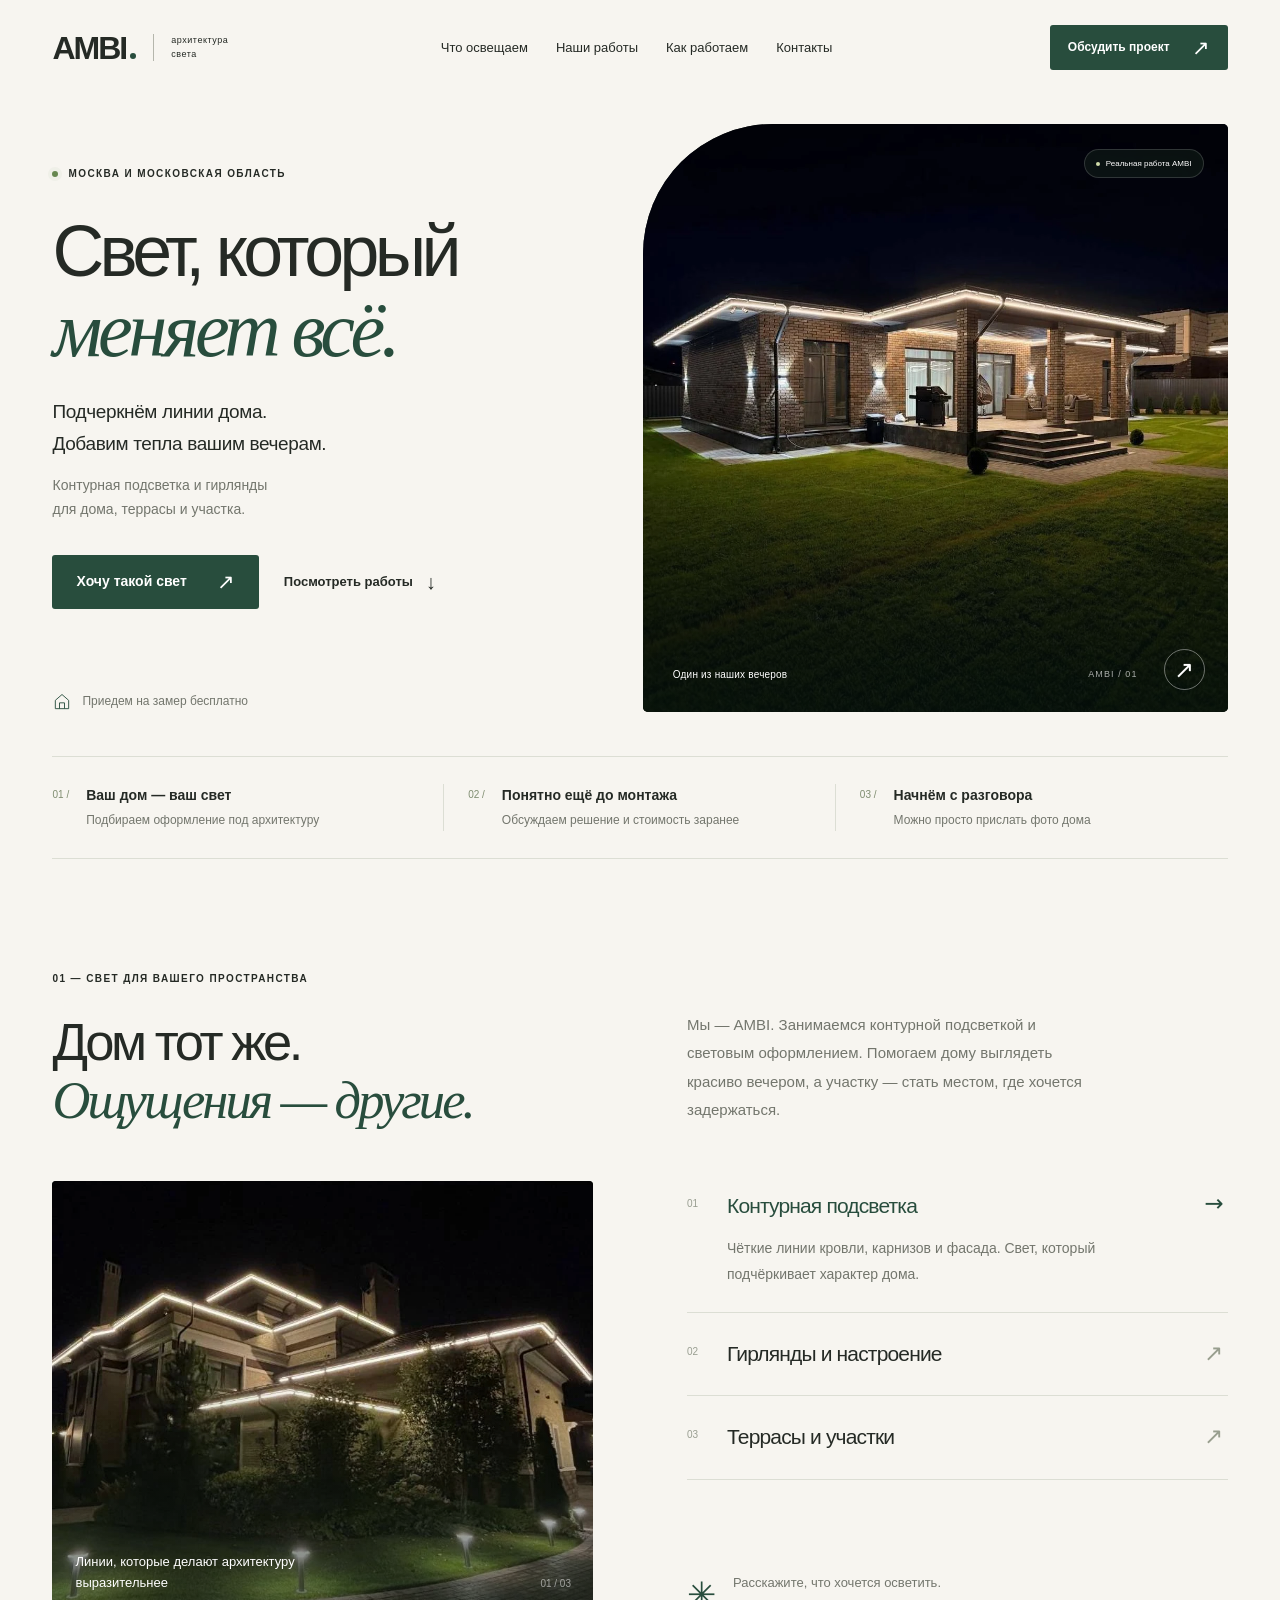
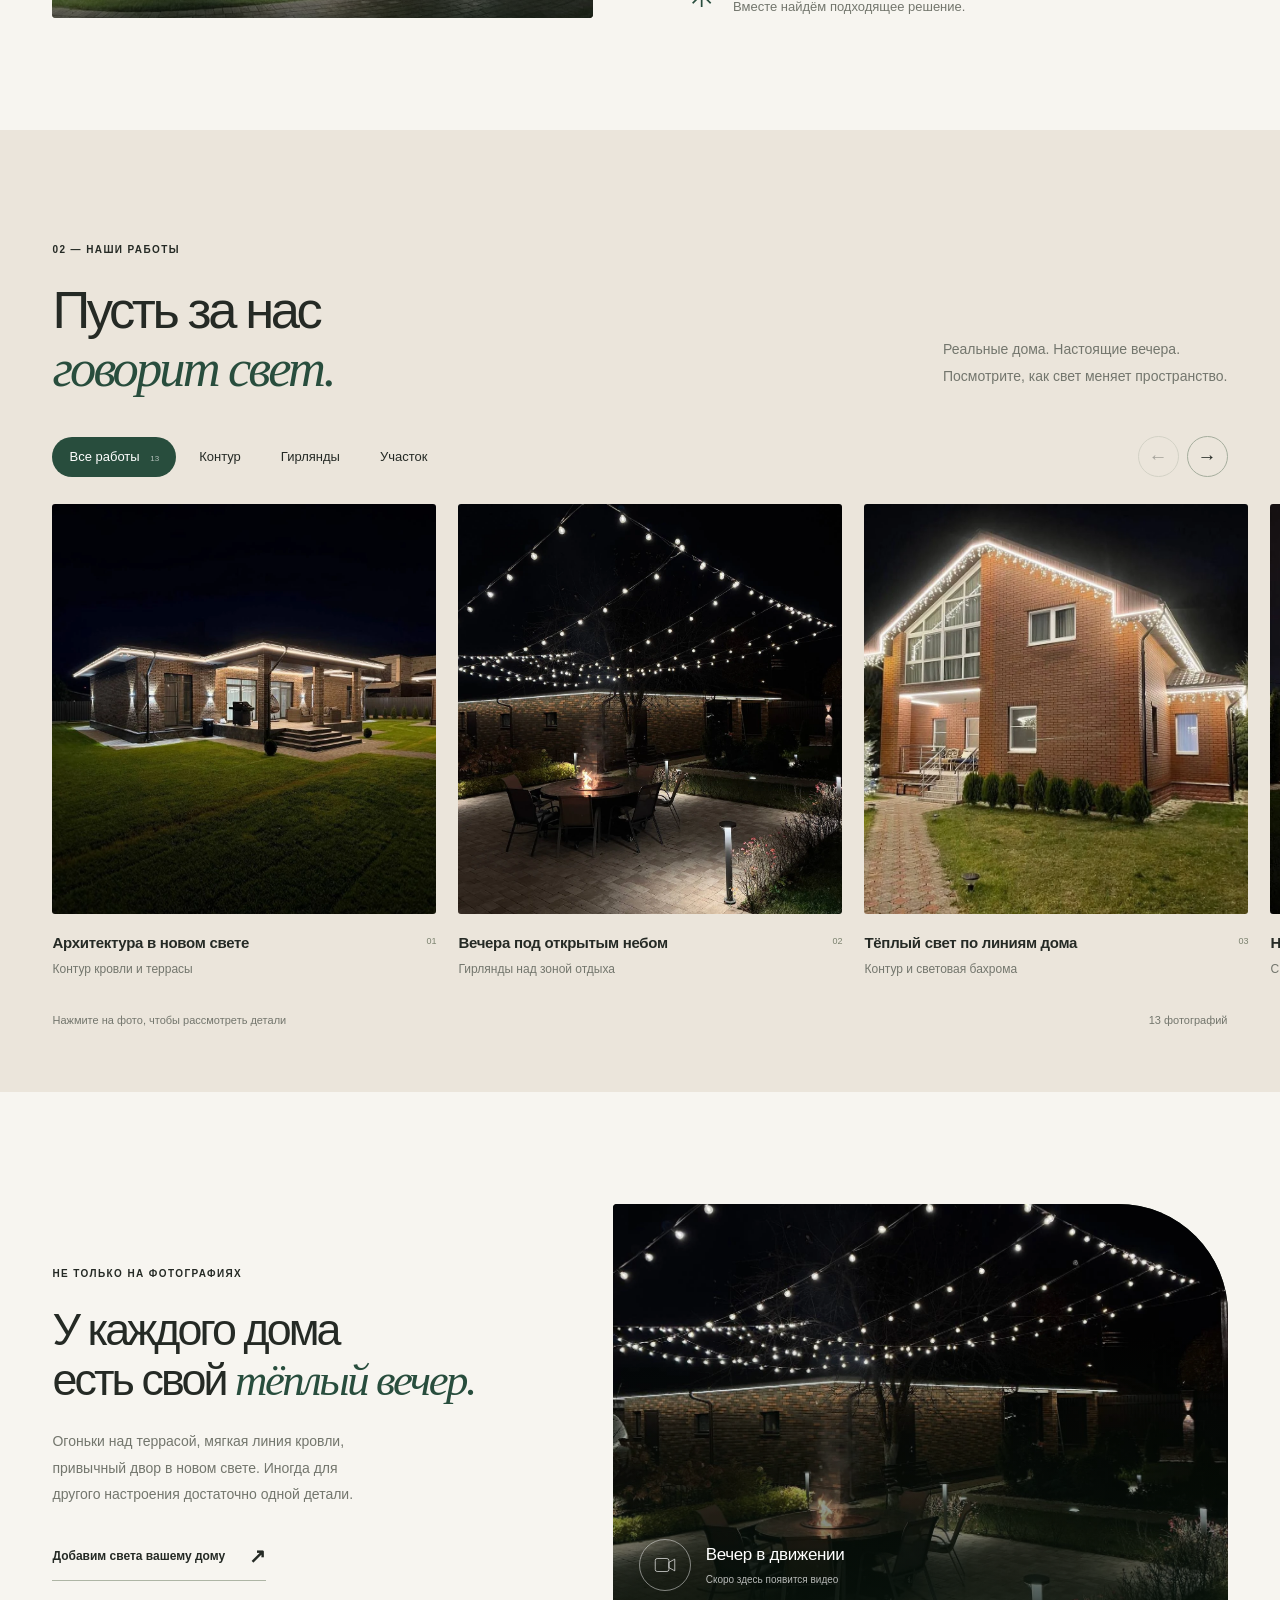
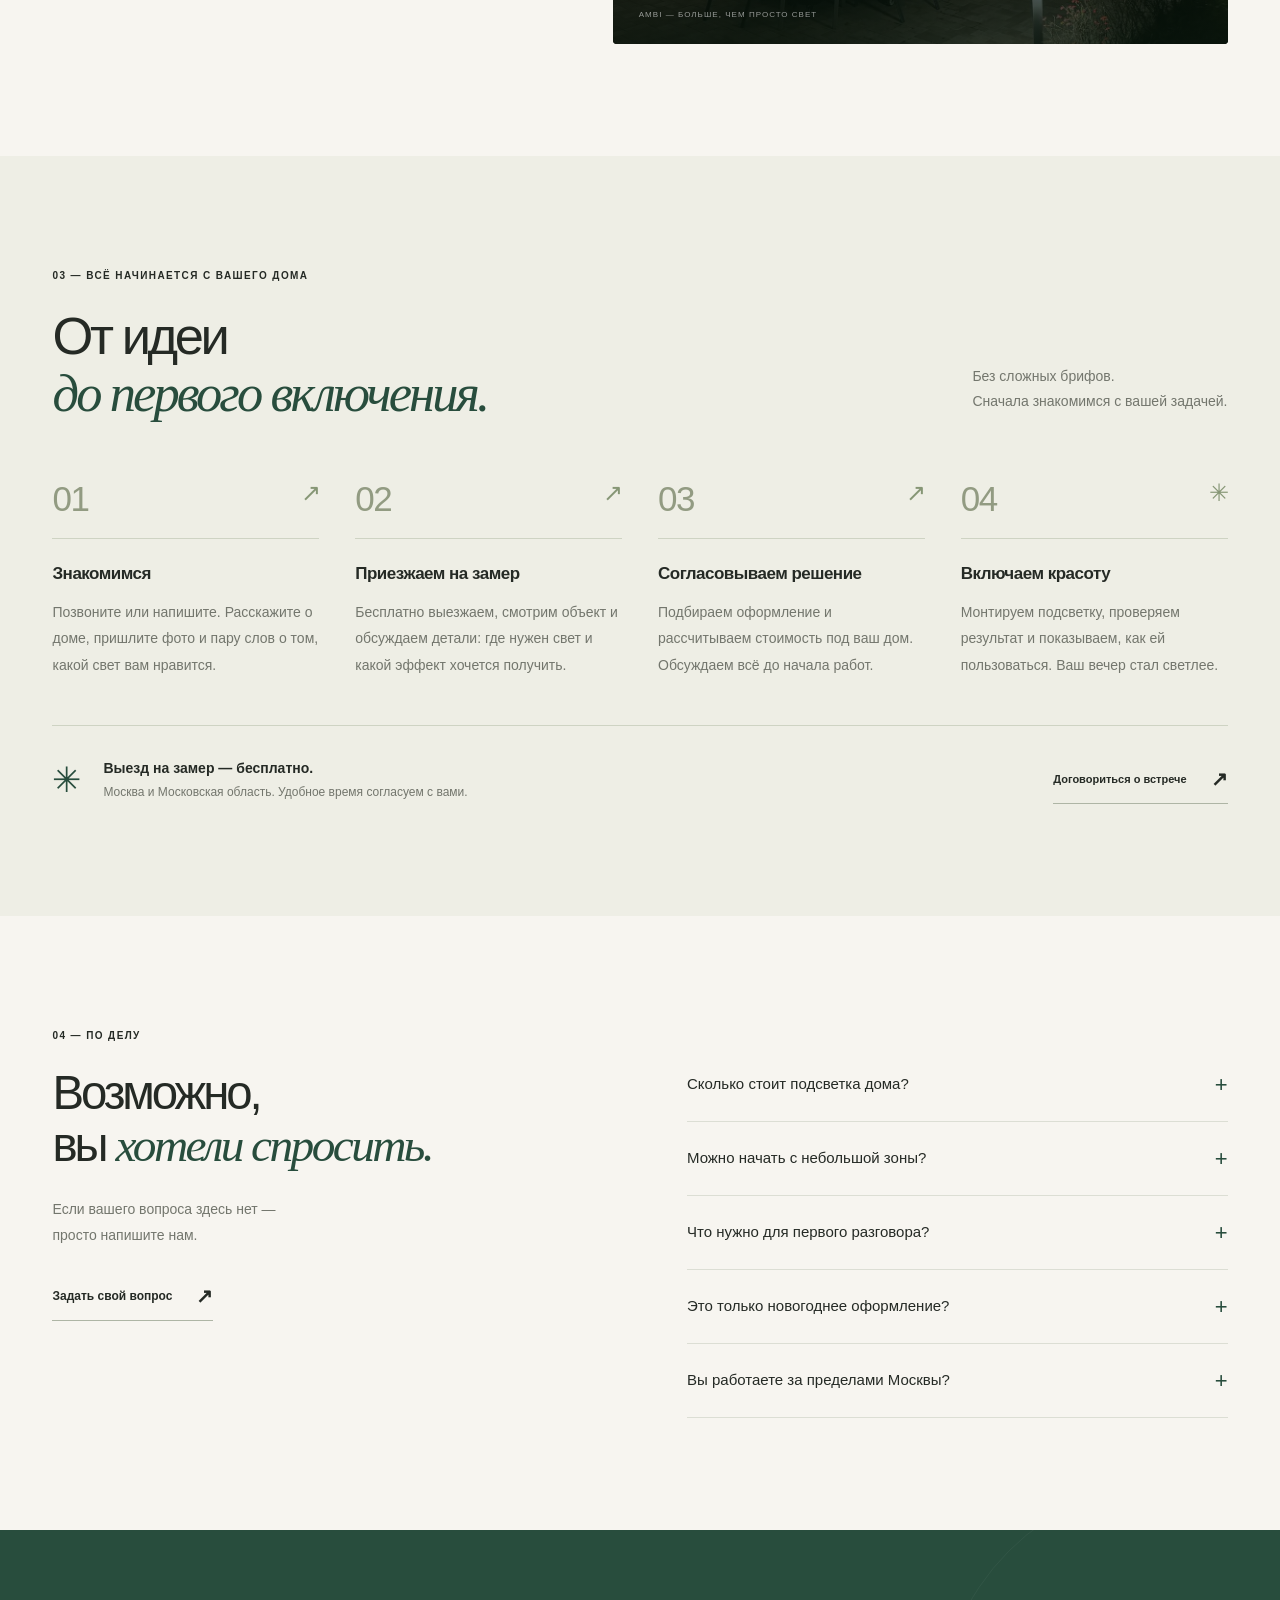
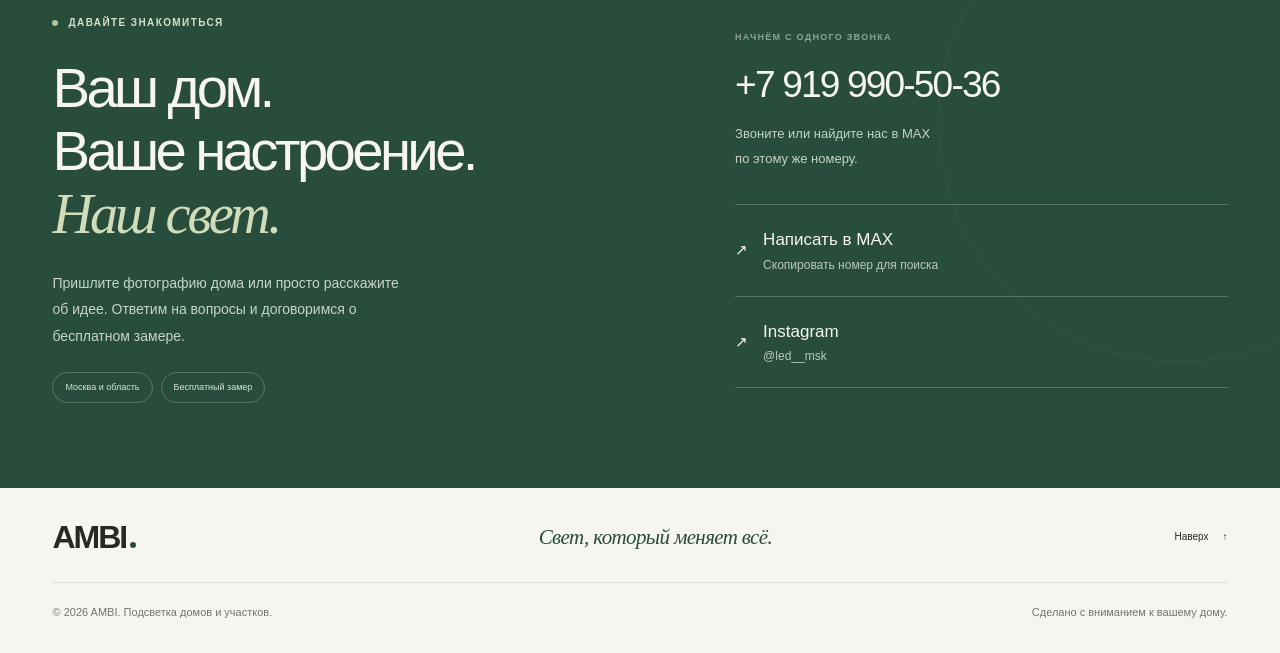
==== index.html @ 19747bb4 "Build AMBI lighting website with responsive portfolio and contacts" ====
<!doctype html>
<html lang="ru">
<head>
  <meta charset="utf-8">
  <meta name="viewport" content="width=device-width,initial-scale=1">
  <meta name="theme-color" content="#f7f5f0">
  <title>AMBI — Свет, который меняет всё | Подсветка домов</title>
  <meta name="description" content="Контурная подсветка домов, гирлянды и световое оформление участка в Москве и Московской области. Фото работ AMBI. Бесплатный выезд на замер: +7 919 990-50-36.">
  <meta property="og:title" content="AMBI — Свет, который меняет всё">
  <meta property="og:description" content="Подсветка домов и участков в Москве и области. Посмотрите работы и обсудите свет для своего дома.">
  <meta property="og:type" content="website">
  <meta property="og:image" content="https://darona113.github.io/ambi-light/assets/project-09.webp">
  <link rel="icon" href="assets/favicon.svg" type="image/svg+xml">
  <link rel="preload" href="assets/project-09.webp" as="image" fetchpriority="high">
  <link rel="stylesheet" href="styles.css">
  <script src="media.js" defer></script>
  <script src="app.js" defer></script>
</head>
<body>
  <a class="skip" href="#main">К содержанию</a>
  <header class="header">
    <div class="wrap header-inner">
      <a class="brand" href="#" aria-label="AMBI, на главную"><span class="wordmark">AMBI<span class="brand-dot"></span></span><span class="brand-caption">архитектура света</span></a>
      <nav class="desktop-nav" aria-label="Основная навигация"><a href="#solutions">Что освещаем</a><a href="#works">Наши работы</a><a href="#process">Как работаем</a><a href="#contacts">Контакты</a></nav>
      <button class="button button-small header-cta" data-contact>Обсудить проект <span aria-hidden="true">↗</span></button>
      <button class="menu-toggle" aria-label="Открыть меню" aria-expanded="false" aria-controls="mobile-nav"><span></span><span></span></button>
    </div>
    <nav id="mobile-nav" class="mobile-nav" aria-label="Мобильная навигация" hidden><a href="#solutions">Что освещаем</a><a href="#works">Наши работы</a><a href="#process">Как работаем</a><a href="#contacts">Контакты</a><a href="tel:+79199905036">+7 919 990-50-36 ↗</a></nav>
  </header>
  <main id="main">
    <section class="hero wrap">
      <div class="hero-copy">
        <p class="eyebrow"><span class="live-dot"></span> Москва и Московская область</p>
        <h1>Свет, который<br><span class="serif">меняет всё.</span></h1>
        <p class="hero-description">Подчеркнём линии дома.<br>Добавим тепла вашим вечерам.</p>
        <p class="hero-detail">Контурная подсветка и гирлянды<br>для дома, террасы и участка.</p>
        <div class="hero-actions"><button class="button" data-contact>Хочу такой свет <span aria-hidden="true">↗</span></button><a class="text-link" href="#works">Посмотреть работы <span aria-hidden="true">↓</span></a></div>
        <div class="hero-note"><svg aria-hidden="true" viewBox="0 0 24 24"><path d="M4 10 12 3l8 7v10H4V10Z M9 20v-7h6v7"/></svg><span>Приедем на замер бесплатно</span></div>
      </div>
      <figure class="hero-visual">
        <img id="hero-image" src="assets/project-09.webp" alt="Готовая работа AMBI: световой контур кровли кирпичного дома и террасы" width="1280" height="1280" fetchpriority="high">
        <div class="hero-image-shade"></div>
        <figcaption><span>Один из наших вечеров</span><span class="image-index">AMBI / 01</span></figcaption>
        <a class="image-bubble" href="#works" aria-label="Перейти к работам"><span aria-hidden="true">↗</span></a>
        <span class="photo-tag"><span></span> Реальная работа AMBI</span>
      </figure>
    </section>
    <div class="benefits wrap">
      <div><span class="benefit-number">01 /</span><p>Ваш дом — ваш свет<span>Подбираем оформление под архитектуру</span></p></div>
      <div><span class="benefit-number">02 /</span><p>Понятно ещё до монтажа<span>Обсуждаем решение и стоимость заранее</span></p></div>
      <div><span class="benefit-number">03 /</span><p>Начнём с разговора<span>Можно просто прислать фото дома</span></p></div>
    </div>
    <section id="solutions" class="section wrap">
      <div class="section-heading reveal"><p class="eyebrow">01 — Свет для вашего пространства</p><h2>Дом тот же.<br><span class="serif">Ощущения — другие.</span></h2><p class="section-intro">Мы — AMBI. Занимаемся контурной подсветкой и световым оформлением. Помогаем дому выглядеть красиво вечером, а участку — стать местом, где хочется задержаться.</p></div>
      <div class="solutions-layout reveal">
        <div class="solution-image"><img id="solution-image" src="assets/project-08.webp" alt="Контурная подсветка сложной кровли загородного дома" loading="lazy" width="772" height="772"><span class="solution-caption" id="solution-caption">Линии, которые делают архитектуру выразительнее</span><span class="solution-image-count" aria-hidden="true">01 / 03</span></div>
        <div class="solution-list" role="tablist" aria-label="Варианты светового оформления">
          <button class="solution-item active" role="tab" id="solution-tab-0" aria-selected="true" aria-controls="solution-panel" data-solution="0"><span class="solution-number">01</span><span><strong>Контурная подсветка</strong><span class="solution-description">Чёткие линии кровли, карнизов и фасада. Свет, который подчёркивает характер дома.</span></span><span class="solution-arrow" aria-hidden="true">↗</span></button>
          <button class="solution-item" role="tab" id="solution-tab-1" aria-selected="false" aria-controls="solution-panel" tabindex="-1" data-solution="1"><span class="solution-number">02</span><span><strong>Гирлянды и настроение</strong><span class="solution-description">Световая бахрома и огоньки для особенных вечеров. К празднику или просто для себя.</span></span><span class="solution-arrow" aria-hidden="true">↗</span></button>
          <button class="solution-item" role="tab" id="solution-tab-2" aria-selected="false" aria-controls="solution-panel" tabindex="-1" data-solution="2"><span class="solution-number">03</span><span><strong>Террасы и участки</strong><span class="solution-description">Гирлянды над зоной отдыха, уютные уголки и световые акценты на участке.</span></span><span class="solution-arrow" aria-hidden="true">↗</span></button>
          <div id="solution-panel" role="tabpanel" aria-labelledby="solution-tab-0" class="solution-note"><span class="mini-spark" aria-hidden="true">✳</span><p>Расскажите, что хочется осветить.<br>Вместе найдём подходящее решение.</p></div>
        </div>
      </div>
    </section>
    <section id="works" class="works-section section">
      <div class="wrap">
        <div class="works-heading reveal"><div><p class="eyebrow">02 — Наши работы</p><h2>Пусть за нас<br><span class="serif">говорит свет.</span></h2></div><p>Реальные дома. Настоящие вечера.<br>Посмотрите, как свет меняет пространство.</p></div>
        <div class="gallery-toolbar"><div class="filters" role="group" aria-label="Фильтр работ"><button class="filter active" data-filter="all" aria-pressed="true">Все работы <span>13</span></button><button class="filter" data-filter="contour" aria-pressed="false">Контур</button><button class="filter" data-filter="garlands" aria-pressed="false">Гирлянды</button><button class="filter" data-filter="garden" aria-pressed="false">Участок</button></div><div class="gallery-arrows"><button class="circle-button" id="gallery-prev" aria-label="Предыдущие фотографии">←</button><button class="circle-button" id="gallery-next" aria-label="Следующие фотографии">→</button></div></div>
      </div>
      <div id="gallery" class="gallery" tabindex="0" aria-label="Фотографии работ AMBI, листайте горизонтально"></div>
      <div class="wrap gallery-bottom"><span class="small-caption">Нажмите на фото, чтобы рассмотреть детали</span><span id="gallery-status" class="small-caption" aria-live="polite">13 фотографий</span></div>
    </section>
    <section class="video-section section wrap">
      <div class="video-copy reveal"><p class="eyebrow">Не только на фотографиях</p><h2>У каждого дома<br>есть свой <span class="serif">тёплый вечер.</span></h2><p>Огоньки над террасой, мягкая линия кровли, привычный двор в новом свете. Иногда для другого настроения достаточно одной детали.</p><a class="text-link" href="#contacts">Добавим света вашему дому <span aria-hidden="true">↗</span></a></div>
      <div class="video-frame reveal" id="video-frame"><img src="assets/project-01.webp" alt="Зона отдыха с костровой чашей под светящимися гирляндами" loading="lazy" width="1280" height="1280"><div class="video-shade"></div><div class="video-placeholder"><span class="video-symbol" aria-hidden="true"><svg viewBox="0 0 40 40"><rect x="5" y="10" width="21" height="20" rx="3"/><path d="m26 16 9-5v18l-9-5Z"/></svg></span><span>Вечер в движении<small>Скоро здесь появится видео</small></span></div><span class="video-label">AMBI — больше, чем просто свет</span></div>
    </section>
    <section id="process" class="process-section section">
      <div class="wrap"><div class="process-heading reveal"><div><p class="eyebrow">03 — Всё начинается с вашего дома</p><h2>От идеи<br><span class="serif">до первого включения.</span></h2></div><p>Без сложных брифов.<br>Сначала знакомимся с вашей задачей.</p></div>
        <div class="steps"><article class="step reveal"><span class="step-count">01<span aria-hidden="true">↗</span></span><h3>Знакомимся</h3><p>Позвоните или напишите. Расскажите о доме, пришлите фото и пару слов о том, какой свет вам нравится.</p></article><article class="step reveal"><span class="step-count">02<span aria-hidden="true">↗</span></span><h3>Приезжаем на замер</h3><p>Бесплатно выезжаем, смотрим объект и обсуждаем детали: где нужен свет и какой эффект хочется получить.</p></article><article class="step reveal"><span class="step-count">03<span aria-hidden="true">↗</span></span><h3>Согласовываем решение</h3><p>Подбираем оформление и рассчитываем стоимость под ваш дом. Обсуждаем всё до начала работ.</p></article><article class="step reveal"><span class="step-count">04<span aria-hidden="true">✳</span></span><h3>Включаем красоту</h3><p>Монтируем подсветку, проверяем результат и показываем, как ей пользоваться. Ваш вечер стал светлее.</p></article></div>
        <div class="measure-note reveal"><span class="mini-spark" aria-hidden="true">✳</span><p><strong>Выезд на замер — бесплатно.</strong><span>Москва и Московская область. Удобное время согласуем с вами.</span></p><button class="text-link" data-contact>Договориться о встрече <span aria-hidden="true">↗</span></button></div>
      </div>
    </section>
    <section class="faq-section section wrap"><div class="faq-intro reveal"><p class="eyebrow">04 — По делу</p><h2>Возможно,<br>вы <span class="serif">хотели спросить.</span></h2><p>Если вашего вопроса здесь нет —<br>просто напишите нам.</p><button class="text-link" data-contact>Задать свой вопрос <span aria-hidden="true">↗</span></button></div><div class="faq-list reveal"><details><summary>Сколько стоит подсветка дома?<span aria-hidden="true">+</span></summary><p>Стоимость зависит от длины контура, выбранного света, высоты и особенностей монтажа. Напишите нам или позвоните — обсудим задачу, а после бесплатного замера рассчитаем стоимость именно для вашего дома.</p></details><details><summary>Можно начать с небольшой зоны?<span aria-hidden="true">+</span></summary><p>Конечно. Можно обсудить подсветку одной террасы, входной группы или части кровли. Расскажите, с чего хотите начать, — подберём подходящий вариант.</p></details><details><summary>Что нужно для первого разговора?<span aria-hidden="true">+</span></summary><p>Достаточно фото дома и примерного представления, что хочется осветить. Если есть понравившиеся примеры, покажите их. Если пока нет идей — разберёмся вместе.</p></details><details><summary>Это только новогоднее оформление?<span aria-hidden="true">+</span></summary><p>Нет. Свет может радовать и в обычные вечера: подчеркнуть архитектуру дома или сделать уютнее террасу. Решение для праздников или постоянного использования подбираем под вашу задачу.</p></details><details><summary>Вы работаете за пределами Москвы?<span aria-hidden="true">+</span></summary><p>Да, работаем по Москве и Московской области. Напишите, где находится дом, и мы согласуем удобное время для бесплатного замера.</p></details></div></section>
    <section id="contacts" class="contact-section"><div class="wrap contact-layout"><div class="contact-copy reveal"><p class="eyebrow"><span class="live-dot"></span> Давайте знакомиться</p><h2>Ваш дом.<br>Ваше настроение.<br><span class="serif">Наш свет.</span></h2><p>Пришлите фотографию дома или просто расскажите об идее. Ответим на вопросы и договоримся о бесплатном замере.</p><div class="contact-tags"><span>Москва и область</span><span>Бесплатный замер</span></div></div><div class="contact-details reveal"><p class="eyebrow">Начнём с одного звонка</p><a class="contact-phone" href="tel:+79199905036">+7 919 990-50-36</a><p>Звоните или найдите нас в MAX<br>по этому же номеру.</p><div class="contact-options"><button class="contact-option" data-copy><span aria-hidden="true">↗</span><span>Написать в MAX<small>Скопировать номер для поиска</small></span></button><a class="contact-option" href="https://www.instagram.com/led__msk/" target="_blank" rel="noopener noreferrer"><span aria-hidden="true">↗</span><span>Instagram<small>@led__msk</small></span></a></div></div></div></section>
  </main>
  <footer class="footer wrap"><div class="footer-top"><a class="wordmark" href="#" aria-label="AMBI, наверх">AMBI<span class="brand-dot"></span></a><p class="footer-slogan">Свет, который меняет всё.</p><a href="#">Наверх <span aria-hidden="true">↑</span></a></div><div class="footer-bottom"><span>© <span id="year">2026</span> AMBI. Подсветка домов и участков.</span><span>Сделано с вниманием к вашему дому.</span></div></footer>
  <div class="mobile-contact"><a class="button" href="tel:+79199905036">Позвонить <span aria-hidden="true">↗</span></a><button class="button" data-contact>Написать нам <span aria-hidden="true">↗</span></button></div>
  <dialog id="contact-dialog" class="contact-dialog"><button class="dialog-close" data-close aria-label="Закрыть">×</button><p class="eyebrow">Начнём с вашей идеи</p><h2>Добавим<br><span class="serif">немного света?</span></h2><p class="dialog-description">Позвоните или найдите AMBI в MAX по номеру. Можно сразу прислать фото дома.</p><a class="dialog-phone" href="tel:+79199905036">+7 919 990-50-36</a><a class="button" href="tel:+79199905036">Позвонить <span aria-hidden="true">↗</span></a><button class="button button-outline" data-copy>Скопировать номер для MAX <span aria-hidden="true">⧉</span></button><a class="text-link" href="https://www.instagram.com/led__msk/" target="_blank" rel="noopener noreferrer">Instagram @led__msk <span aria-hidden="true">↗</span></a><span class="dialog-note">Москва и Московская область · Замер бесплатно</span></dialog>
  <dialog id="lightbox" class="lightbox"><button class="lightbox-close" data-close aria-label="Закрыть фотографию">×</button><button class="lightbox-prev circle-button" aria-label="Предыдущая фотография">←</button><figure><img id="lightbox-image" alt=""><figcaption><span id="lightbox-caption"></span><span id="lightbox-count"></span></figcaption></figure><button class="lightbox-next circle-button" aria-label="Следующая фотография">→</button></dialog>
  <div id="toast" class="toast" role="status" aria-live="polite"></div>
</body>
</html>
---- styles.css ----
:root{--paper:#f7f5f0;--white:#fff;--sand:#ebe5db;--green:#284d3d;--green-dark:#19372b;--ink:#252a25;--muted:#73766d;--line:#dcded4;--serif:Georgia,'Times New Roman',serif;--gutter:clamp(22px,4.1vw,88px);--page:1640px}
*{box-sizing:border-box}html{scroll-behavior:smooth;scroll-padding-top:110px}body{margin:0;background:var(--paper);color:var(--ink);font-family:Manrope,"Segoe UI",Arial,sans-serif;font-size:15px;line-height:1.65;-webkit-font-smoothing:antialiased}body.modal-open{overflow:hidden}button,input,textarea{font:inherit}button,a{-webkit-tap-highlight-color:transparent}button{color:inherit;cursor:pointer}a{color:inherit;text-decoration:none}button{border:0}img{max-width:100%;display:block}figure,p,h1,h2,h3{margin:0}button:disabled{cursor:default;opacity:.35}button:focus-visible,a:focus-visible,summary:focus-visible,[tabindex]:focus-visible{outline:3px solid #96b677;outline-offset:6px}::selection{background:#c7d2ad;color:#19372b}.wrap{width:calc(100% - var(--gutter)*2);max-width:var(--page);margin-inline:auto}.section{padding-block:112px}.eyebrow{text-transform:uppercase;letter-spacing:.14em;font-size:10px;font-weight:700;display:flex;align-items:center;gap:10px;line-height:1.6}.serif{font-family:var(--serif);font-style:italic;font-weight:400;letter-spacing:-.055em;color:var(--green)}h1,h2{font-weight:500;letter-spacing:-.065em;line-height:1.1}h2{font-size:clamp(36px,4.1vw,65px)}.live-dot{display:inline-block;width:6px;height:6px;border-radius:50%;background:#66874f;box-shadow:0 0 0 4px #66874f0d}.skip{position:fixed;left:20px;top:-80px;padding:10px;background:white;z-index:99}.skip:focus{top:20px}.button{min-height:54px;background:var(--green);color:white;display:inline-flex;align-items:center;justify-content:space-between;gap:30px;padding:16px 24px;border-radius:3px;font-size:12px;font-weight:600;line-height:1.4;transition:background .2s,transform .2s}.button:hover{background:var(--green-dark);transform:translateY(-2px)}.button span{font-size:21px;font-weight:400;line-height:1}.button-small{min-height:44px;padding:12px 18px;font-size:11px;gap:22px}.text-link{display:inline-flex;align-items:center;gap:24px;font-size:12px;font-weight:600;background:none;padding:9px 0;border-bottom:1px solid #aeb5a5;line-height:1.5}.text-link span{font-size:20px;transition:transform .2s}.text-link:hover span{transform:translate(3px,-2px)}
/* Header and opening */
.header{position:sticky;top:0;z-index:30;background:#f7f5f0f2;backdrop-filter:blur(16px);border-bottom:1px solid transparent;transition:border-color .3s}.header.scrolled{border-color:var(--line)}.header-inner{height:95px;display:flex;align-items:center;justify-content:space-between;gap:24px}.brand{display:flex;align-items:center;gap:17px;flex-shrink:0}.wordmark{font-size:32px;line-height:1;font-weight:800;letter-spacing:-2px;display:inline-flex;align-items:baseline;position:relative}.brand-dot{height:6px;width:6px;background:var(--green);border-radius:50%;display:inline-block;margin-left:4px}.brand-caption{font-size:9px;line-height:1.5;letter-spacing:.06em;max-width:70px;padding-left:17px;border-left:1px solid #b5b6ac}.desktop-nav{display:flex;gap:28px;align-items:center;font-size:11px;font-weight:500}.desktop-nav a{position:relative;padding-block:8px}.desktop-nav a:after{content:'';position:absolute;left:0;right:100%;bottom:2px;background:var(--green);height:1px;transition:right .2s}.desktop-nav a:hover:after{right:0}.menu-toggle{display:none}.mobile-nav[hidden]{display:none}
.hero{display:grid;grid-template-columns:1fr 1.1fr;gap:5%;padding-top:28px;padding-bottom:44px;min-height:660px}.hero-copy{padding-top:42px;display:flex;flex-direction:column;align-items:flex-start}.hero h1{font-size:clamp(46px,5.6vw,90px);line-height:1.06;margin:31px -12px 24px 0;white-space:nowrap;z-index:1}.hero h1 .serif{font-size:1.09em}.hero-description{font-size:17px;line-height:1.7;letter-spacing:-.02em}.hero-detail{margin-top:14px;font-size:12px;color:var(--muted);line-height:1.7}.hero-actions{display:flex;align-items:center;gap:25px;margin-top:33px;flex-wrap:wrap}.hero-actions .text-link{border-bottom:0;font-size:11px;gap:13px}.hero-note{margin-top:auto;padding-top:38px;display:flex;align-items:center;gap:10px;color:var(--muted);font-size:10px}.hero-note svg{width:20px;height:20px;fill:none;stroke:var(--green);stroke-width:1.1}.hero-visual{position:relative;min-height:570px;border-radius:130px 5px 5px 5px;overflow:hidden;background:#252c28}.hero-visual>img{width:100%;height:100%;object-fit:cover;object-position:50% 57%;position:absolute;inset:0}.hero-image-shade{position:absolute;inset:0;background:linear-gradient(0deg,#07160f99,transparent 45%)}.hero-visual figcaption{position:absolute;left:30px;right:30px;bottom:29px;color:#fff;display:flex;align-items:center;justify-content:space-between;font-size:10px;letter-spacing:.02em}.image-index{font-size:9px;opacity:.65;letter-spacing:.12em;padding-right:60px}.image-bubble{position:absolute;bottom:22px;right:23px;border-radius:50%;border:1px solid #ffffff66;width:41px;height:41px;display:grid;place-items:center;color:white;font-size:24px;transition:background .2s}.image-bubble:hover{background:#ffffff28}.photo-tag{position:absolute;top:25px;right:24px;display:flex;align-items:center;gap:6px;color:#fff;background:#18281e70;border:1px solid #ffffff28;backdrop-filter:blur(12px);font-size:8px;border-radius:20px;padding:7px 11px}.photo-tag span{width:4px;height:4px;border-radius:50%;background:#d0dcaa}
.benefits{border-top:1px solid var(--line);border-bottom:1px solid var(--line);display:grid;grid-template-columns:repeat(3,1fr);padding-block:27px}.benefits>div{display:flex;gap:17px;align-items:flex-start;padding:0 24px;border-right:1px solid var(--line)}.benefits>div:first-child{padding-left:0}.benefits>div:last-child{border:0}.benefit-number{color:#7f8d70;font-size:10px;margin-top:3px;white-space:nowrap}.benefits p{font-size:12px;font-weight:600}.benefits p span{display:block;color:var(--muted);font-size:10px;font-weight:400;margin-top:4px}
/* Solutions */
.section-heading{display:grid;grid-template-columns:1fr 1fr;column-gap:8%;align-items:end}.section-heading>.eyebrow{grid-column:1/-1;margin-bottom:24px}.section-intro{max-width:410px;color:var(--muted);font-size:13px;line-height:1.9;padding-bottom:5px}.solutions-layout{display:grid;grid-template-columns:1fr 1fr;gap:8%;margin-top:51px;align-items:stretch}.solution-image{position:relative;border-radius:4px;overflow:hidden;background:#263128;min-height:437px}.solution-image img{position:absolute;width:100%;height:100%;object-fit:cover;transition:opacity .22s}.solution-image:after{content:'';position:absolute;inset:0;background:linear-gradient(0deg,#111d14a6,transparent 55%)}.solution-caption{position:absolute;z-index:1;left:23px;bottom:24px;color:#fff;font-size:11px;max-width:220px}.solution-image-count{position:absolute;z-index:1;right:22px;bottom:25px;color:#ffffff88;font-size:10px}.solution-list{display:flex;flex-direction:column;padding-top:0}.solution-item{background:none;border-bottom:1px solid var(--line);text-align:left;display:grid;grid-template-columns:28px 1fr 24px;gap:12px;padding:24px 0;align-items:start;width:100%;transition:color .2s}.solution-item:first-child{padding-top:8px}.solution-number{font-size:10px;color:#999e91;margin-top:7px}.solution-item strong{font-size:21px;font-weight:500;letter-spacing:-.04em;display:block}.solution-description{font-size:12px;line-height:1.9;color:var(--muted);display:block;max-height:0;opacity:0;overflow:hidden;transition:max-height .35s,opacity .35s,margin .35s;margin-top:0;padding-right:30px}.solution-item.active .solution-description{max-height:100px;opacity:1;margin-top:11px}.solution-arrow{font-size:23px;line-height:1.4;color:#989e8e;transition:transform .3s}.solution-item.active .solution-arrow{color:var(--green);transform:rotate(45deg)}.solution-item.active strong{color:var(--green)}.solution-note{display:flex;align-items:center;gap:17px;margin-top:auto;padding-top:28px}.mini-spark{color:var(--green);font-size:35px;line-height:1}.solution-note p{font-size:11px;line-height:1.8;color:var(--muted)}
/* Photo ribbon */
.works-section{background:var(--sand);overflow:hidden;padding-bottom:62px}.works-heading{display:flex;justify-content:space-between;align-items:end;gap:30px}.works-heading .eyebrow,.process-heading .eyebrow{margin-bottom:23px}.works-heading>p{font-size:12px;color:var(--muted);line-height:1.9;padding-bottom:8px}.gallery-toolbar{margin-top:39px;display:flex;align-items:center;justify-content:space-between;gap:20px}.filters{display:flex;gap:6px;flex-wrap:wrap}.filter{font-size:11px;font-weight:500;border-radius:30px;padding:9px 17px;background:transparent;transition:background .2s,color .2s;min-height:39px}.filter.active{background:var(--green);color:white}.filter span{margin-left:7px;font-size:8px;opacity:.65}.filter:not(.active):hover{background:#dfd8cb}.gallery-arrows{display:flex;gap:8px}.circle-button{width:41px;height:41px;border-radius:50%;display:grid;place-items:center;border:1px solid #a5ad9d;background:none;font-size:19px;transition:background .2s,color .2s}.circle-button:not(:disabled):hover{background:var(--green);color:white;border-color:var(--green)}.gallery{display:flex;gap:22px;overflow-x:auto;scroll-snap-type:x mandatory;scroll-behavior:smooth;scrollbar-width:none;margin-top:27px;padding:0 max(var(--gutter),calc((100vw - var(--page))/2)) 8px;scroll-padding-inline:max(var(--gutter),calc((100vw - var(--page))/2))}.gallery::-webkit-scrollbar{display:none}.gallery-card{flex:0 0 clamp(280px,30vw,470px);scroll-snap-align:start;background:none;text-align:left;padding:0}.gallery-image{height:clamp(300px,32vw,480px);display:block;position:relative;overflow:hidden;border-radius:3px;background:#273126}.gallery-image img{width:100%;height:100%;object-fit:cover;transition:transform .7s cubic-bezier(.2,.7,.3,1)}.gallery-card:hover img{transform:scale(1.035)}.gallery-enlarge{position:absolute;bottom:15px;right:15px;border:1px solid #ffffff80;border-radius:50%;width:35px;height:35px;display:grid;place-items:center;color:white;font-size:21px;opacity:0;transform:translateY(5px);transition:opacity .25s,transform .25s;background:#182c2050}.gallery-card:hover .gallery-enlarge,.gallery-card:focus-visible .gallery-enlarge{opacity:1;transform:translateY(0)}.gallery-caption{display:flex;align-items:start;justify-content:space-between;margin-top:17px;gap:12px}.gallery-caption strong{font-size:13px;font-weight:600;display:block;letter-spacing:-.02em}.gallery-caption small{display:block;font-size:10px;color:var(--muted);margin-top:4px}.gallery-count{font-size:9px;color:#7b826f;margin-top:3px}.gallery-bottom{display:flex;justify-content:space-between;margin-top:24px;gap:20px}.small-caption{font-size:9px;color:var(--muted)}
/* Video */
.video-section{display:grid;grid-template-columns:.85fr 1.15fr;gap:9%;align-items:center}.video-copy h2{font-size:clamp(34px,3.5vw,54px);margin-top:23px}.video-copy>p:not(.eyebrow){font-size:12px;line-height:1.9;color:var(--muted);max-width:325px;margin-top:23px}.video-copy>.text-link{margin-top:24px}.video-frame{position:relative;height:440px;overflow:hidden;border-radius:4px 110px 4px 4px;background:#1e2c22}.video-frame>img{width:100%;height:100%;object-fit:cover;object-position:center 60%}.video-shade{position:absolute;inset:0;background:linear-gradient(0deg,#09160dc9,transparent 70%)}.video-placeholder{position:absolute;left:26px;bottom:53px;color:#fff;display:flex;align-items:center;gap:15px;font-size:17px;line-height:1.5;letter-spacing:-.02em}.video-placeholder small{display:block;font-size:10px;opacity:.7;letter-spacing:0;margin-top:4px}.video-symbol{border:1px solid #ffffff75;border-radius:50%;display:grid;place-items:center;width:52px;height:52px}.video-symbol svg{width:26px;height:26px;fill:none;stroke:#fff;stroke-width:1}.video-label{position:absolute;bottom:22px;left:26px;font-size:8px;text-transform:uppercase;letter-spacing:.13em;color:#ffffff90}.video-frame video{width:100%;height:100%;object-fit:cover;display:block;background:#122016}
/* Process */
.process-section{background:#eeeee5}.process-heading{display:flex;justify-content:space-between;gap:30px;align-items:end}.process-heading>p{font-size:12px;color:var(--muted);padding-bottom:9px;line-height:1.8}.steps{display:grid;grid-template-columns:repeat(4,1fr);gap:36px;margin-top:58px}.step-count{display:flex;justify-content:space-between;font-size:35px;color:#929b82;line-height:1;letter-spacing:-.04em;border-bottom:1px solid #ced3c3;padding-bottom:22px}.step-count>span{font-size:24px;color:#869675}.step h3{font-size:15px;line-height:1.5;font-weight:600;letter-spacing:-.03em;margin-top:22px}.step p{font-size:11px;color:var(--muted);margin-top:12px;line-height:1.9}.measure-note{display:flex;align-items:center;gap:22px;border-top:1px solid #ced3c3;padding-top:29px;margin-top:47px}.measure-note p{font-size:12px}.measure-note strong{font-weight:600}.measure-note p span{display:block;font-size:10px;color:var(--muted);margin-top:3px}.measure-note>.text-link{margin-left:auto;font-size:11px}
/* Questions */
.faq-section{display:grid;grid-template-columns:1fr 1fr;gap:8%}.faq-intro h2{font-size:clamp(34px,3.7vw,57px);margin-top:23px}.faq-intro>p:not(.eyebrow){font-size:12px;color:var(--muted);margin-top:24px;line-height:1.9}.faq-intro>.text-link{margin-top:23px}.faq-list{padding-top:20px}.faq-list details{border-bottom:1px solid var(--line)}.faq-list summary{list-style:none;cursor:pointer;display:flex;justify-content:space-between;gap:25px;align-items:center;font-size:13px;font-weight:500;min-height:73px;padding-block:20px}.faq-list summary::-webkit-details-marker{display:none}.faq-list summary span{font-size:22px;line-height:1;color:var(--green);transition:transform .25s;font-weight:400}.faq-list details[open] summary span{transform:rotate(45deg)}.faq-list details p{font-size:12px;line-height:1.9;color:var(--muted);padding:0 35px 24px 0;max-width:480px}
/* Contacts and footer */
.contact-section{background:var(--green);color:var(--paper);padding:85px 0;overflow:hidden;position:relative}.contact-section:after{content:'';position:absolute;right:-140px;top:-50px;width:480px;height:480px;border:1px solid #ffffff0b;border-radius:50%;pointer-events:none}.contact-layout{display:grid;grid-template-columns:1.1fr 1fr;gap:12%;align-items:center}.contact-copy .eyebrow{color:#d6dfc7}.contact-copy .live-dot{background:#b8c79b;box-shadow:none}.contact-copy h2{font-size:clamp(42px,4.4vw,70px);margin-top:25px;line-height:1.12}.contact-copy .serif{color:#d1dcba}.contact-copy>p:not(.eyebrow){color:#c9d4c8;max-width:350px;font-size:12px;margin-top:23px;line-height:1.9}.contact-tags{display:flex;gap:8px;flex-wrap:wrap;margin-top:23px}.contact-tags span{border:1px solid #ffffff38;color:#dce5d3;border-radius:25px;font-size:9px;padding:7px 12px}.contact-details>.eyebrow{opacity:.5;font-size:9px}.contact-phone{display:block;font-size:clamp(24px,2.9vw,45px);letter-spacing:-.05em;line-height:1.5;margin-top:13px;white-space:nowrap}.contact-phone:hover{color:#d1dcba}.contact-details>p:not(.eyebrow){font-size:10px;color:#c6d2c0;margin-top:9px;line-height:1.9}.contact-options{margin-top:33px;border-top:1px solid #ffffff35}.contact-option{display:flex;align-items:center;gap:15px;padding:22px 0;border-bottom:1px solid #ffffff35;width:100%;text-align:left;background:none;color:var(--paper)}.contact-option>span:nth-child(2){font-size:14px;font-weight:500;line-height:1.5}.contact-option small{display:block;font-size:9px;font-weight:400;color:#bac9b9;margin-top:3px}.contact-option .option-arrow{margin-left:auto;font-size:22px;transition:transform .2s}.contact-option:hover .option-arrow{transform:translate(3px,-3px)}.contact-icon{font-size:23px;width:33px;line-height:1;opacity:.8}.contact-icon.max{font-size:16px;font-weight:700;letter-spacing:-1px}.footer{padding-block:32px}.footer-top{display:flex;align-items:center;justify-content:space-between;gap:25px}.footer-slogan{font-family:var(--serif);font-style:italic;font-size:21px;letter-spacing:-.03em;color:var(--green)}.footer-top>a:last-child{font-size:10px;display:flex;gap:14px}.footer-bottom{margin-top:27px;padding-top:20px;border-top:1px solid var(--line);display:flex;justify-content:space-between;font-size:9px;color:var(--muted);gap:20px}.mobile-contact{display:none}
/* Dialogs */
dialog{border:0;padding:0;color:var(--ink)}dialog::backdrop{background:#102119a8;backdrop-filter:blur(6px)}.contact-section button:focus-visible{outline-color:#d4e5ac}.contact-dialog-placeholder{display:none}.contact-dialog{border-radius:6px;background:var(--paper)}#contact-dialog,#contact-dialog:modal{width:min(470px,calc(100vw - 36px));max-height:calc(100dvh - 40px);padding:44px 38px;background:var(--paper);border-radius:5px;overflow:auto}#contact-dialog h2{font-size:36px;line-height:1.15;margin-top:18px}#contact-dialog .dialog-description{font-size:12px;color:var(--muted);margin-top:15px}#contact-dialog .dialog-phone{display:block;font-size:27px;font-weight:500;letter-spacing:-.04em;margin-block:21px}#contact-dialog .button{width:100%;margin-top:10px}#contact-dialog .button-outline{background:transparent;border:1px solid #b8c1ae;color:var(--green)}#contact-dialog .text-link{margin-top:20px;font-size:11px}#contact-dialog .dialog-note{display:block;font-size:9px;color:var(--muted);margin-top:24px}.dialog-close{position:absolute;right:17px;top:12px;background:none;font-size:27px;font-weight:400;padding:5px;line-height:1}.lightbox{background:transparent;width:100vw;max-width:100vw;height:100dvh;max-height:100dvh;margin:0;padding:45px 85px;overflow:hidden}.lightbox::backdrop{background:#0c160fef}.lightbox[open]{display:grid;grid-template-columns:45px 1fr 45px;gap:25px;align-items:center}.lightbox figure{display:flex;flex-direction:column;align-items:center;max-height:100%;min-height:0}.lightbox figure img{max-height:calc(100dvh - 145px);max-width:100%;width:auto;object-fit:contain}.lightbox figcaption{display:flex;justify-content:space-between;gap:40px;color:white;font-size:11px;line-height:1.5;margin-top:18px;width:min(100%,900px)}.lightbox figcaption span:last-child{opacity:.5;white-space:nowrap}.lightbox-close{position:absolute;right:28px;top:12px;font-size:34px;background:none;color:white;width:44px;height:44px}.lightbox .circle-button{color:white;border-color:#ffffff60}.toast{position:fixed;left:50%;bottom:30px;z-index:100;background:var(--green-dark);border:1px solid #ffffff40;color:white;padding:14px 23px;border-radius:4px;font-size:12px;opacity:0;transform:translate(-50%,15px);transition:opacity .25s,transform .25s;pointer-events:none;max-width:calc(100vw - 36px);text-align:center}.toast.visible{opacity:1;transform:translate(-50%,0)}
/* Progressive motion: all content is visible without JS. */
@media(prefers-reduced-motion:no-preference){.motion-ready .reveal{opacity:0;transform:translateY(22px);transition:opacity .7s ease,transform .7s cubic-bezier(.2,.7,.3,1)}.motion-ready .reveal.in-view{opacity:1;transform:translateY(0)}.motion-ready .step:nth-child(2){transition-delay:.07s}.motion-ready .step:nth-child(3){transition-delay:.14s}.motion-ready .step:nth-child(4){transition-delay:.21s}}
/* Laptops, touch tablets */
@media(max-width:1150px){.brand-caption{display:none}.desktop-nav{gap:20px;font-size:10px}.hero{gap:4%;min-height:600px}.hero-visual{min-height:535px;border-top-left-radius:100px}.hero-copy{padding-top:32px}.hero h1{font-size:clamp(48px,5.4vw,70px);margin-top:30px}.hero-description{font-size:15px}.hero-actions{gap:15px}.hero-actions .button{padding-inline:19px;gap:18px}.hero-actions .text-link{font-size:10px;gap:8px}.hero-detail{font-size:11px}.benefits p{font-size:11px}.benefits p span{font-size:9px}.benefits>div{padding-inline:18px;gap:12px}.section{padding-block:86px}.solution-item strong{font-size:19px}.solutions-layout{gap:6%}.solution-image{min-height:410px}.steps{gap:24px}.step h3{font-size:14px}.step p{font-size:10px}.contact-layout{gap:8%}.video-section{gap:6%}.video-frame{height:400px}}
@media(max-width:850px){.desktop-nav{display:none}.header-inner{height:78px}.header-cta{margin-left:auto}.menu-toggle{display:flex;background:none;flex-direction:column;justify-content:center;gap:6px;width:38px;height:44px;padding:8px}.menu-toggle span{display:block;width:22px;height:1px;background:var(--green);transition:transform .2s}.menu-toggle[aria-expanded=true] span:first-child{transform:translateY(3.5px) rotate(45deg)}.menu-toggle[aria-expanded=true] span:last-child{transform:translateY(-3.5px) rotate(-45deg)}.mobile-nav{display:flex;flex-direction:column;padding:15px var(--gutter) 25px;border-top:1px solid var(--line);background:var(--paper)}.mobile-nav a{padding:12px 0;font-size:15px}.hero{min-height:0;grid-template-columns:1fr 1fr;gap:3%;padding-top:15px}.hero-copy{padding-top:20px}.hero h1{font-size:clamp(40px,5.9vw,54px);margin-top:25px;margin-bottom:20px}.hero .eyebrow{font-size:7px;letter-spacing:.08em}.hero-visual{min-height:470px;border-top-left-radius:80px}.hero-description{font-size:13px}.hero-detail{font-size:10px}.hero-actions{align-items:start;flex-direction:column;margin-top:23px;gap:9px}.hero-actions .button{min-height:48px;font-size:11px}.hero-note{font-size:8px;padding-top:20px;gap:6px}.hero-visual figcaption{left:18px;bottom:25px;font-size:8px}.image-index{display:none}.photo-tag{right:15px;top:18px;font-size:7px;padding:5px 8px}.image-bubble{width:33px;height:33px;right:15px;bottom:19px}.benefits{padding-block:23px}.benefits>div{padding-inline:13px;gap:9px}.benefits p{font-size:10px}.benefits p span{font-size:9px;line-height:1.7}.benefit-number{font-size:8px}.section-heading{gap:5%}.section-intro{font-size:11px}.section-heading h2{font-size:38px}.solutions-layout{gap:5%}.solution-image{min-height:380px}.solution-item strong{font-size:17px}.solution-item{gap:6px;grid-template-columns:20px 1fr 18px;padding-block:22px}.solution-description{font-size:11px;padding-right:10px}.solution-note{gap:13px}.solution-note p{font-size:10px}.works-heading>p{font-size:10px}.gallery-card{flex-basis:43vw}.gallery-image{height:43vw}.video-section{gap:5%}.video-copy h2{font-size:33px}.video-frame{height:365px;border-top-right-radius:75px}.video-copy>p:not(.eyebrow){font-size:11px}.video-copy>.text-link{font-size:10px;gap:12px}.video-placeholder{left:20px;gap:10px;font-size:13px}.video-placeholder small{font-size:8px}.video-symbol{width:42px;height:42px}.video-label{left:20px;font-size:7px}.process-heading>p{font-size:10px}.steps{grid-template-columns:repeat(2,1fr);gap:35px}.step p{font-size:12px;max-width:300px}.step h3{font-size:17px}.measure-note{gap:14px}.measure-note p{font-size:11px}.measure-note p span{font-size:9px}.measure-note>.text-link{font-size:9px;gap:10px;white-space:nowrap}.faq-section{gap:5%}.faq-intro h2{font-size:35px}.faq-list summary{font-size:11px;gap:10px}.faq-list details p{font-size:11px;padding-right:10px}.contact-phone{font-size:27px}.contact-copy h2{font-size:45px}.contact-copy>p:not(.eyebrow){font-size:11px}.contact-tags span{font-size:8px}.contact-layout{gap:6%}.footer-slogan{font-size:18px}.footer-bottom{font-size:8px}}
/* Phones */
@media(max-width:600px){:root{--gutter:22px}.header-inner{height:72px;gap:12px}.wordmark{font-size:29px}.header-cta{min-height:36px;padding:9px 12px;font-size:9px;gap:14px}.header-cta span{font-size:16px}.menu-toggle{width:32px;padding:5px}.hero{grid-template-columns:1fr;padding-top:18px;padding-bottom:32px;gap:30px}.hero-copy{padding-top:0}.hero .eyebrow{font-size:8px;letter-spacing:.12em}.hero h1{font-size:clamp(49px,11.9vw,72px);margin-top:25px;margin-bottom:22px;white-space:normal;letter-spacing:-.06em}.hero-description{font-size:15px;line-height:1.6}.hero-detail{font-size:11px;margin-top:12px}.hero-actions{flex-direction:row;align-items:center;gap:19px;margin-top:25px}.hero-actions .button{min-height:49px;font-size:11px;padding:15px 19px;gap:23px}.hero-actions .text-link{font-size:10px;gap:9px}.hero-note{font-size:9px;padding-top:22px}.hero-note svg{width:17px;height:17px}.hero-visual{min-height:400px;border-radius:80px 4px 4px 4px}.hero-visual>img{object-position:center 60%}.hero-visual figcaption{font-size:9px;left:20px;bottom:23px}.photo-tag{top:17px;right:17px;font-size:7px}.image-bubble{right:17px;bottom:17px}.benefits{grid-template-columns:1fr;gap:20px;padding-block:23px}.benefits>div{padding:0;border:0;gap:15px}.benefits p{font-size:12px}.benefits p span{font-size:10px;margin-top:2px}.benefit-number{font-size:9px}.section{padding-block:65px}.eyebrow{font-size:8px;letter-spacing:.12em}h2{font-size:39px}.section-heading{grid-template-columns:1fr;gap:0}.section-heading>.eyebrow{margin-bottom:21px}.section-heading h2{font-size:40px}.section-intro{font-size:12px;line-height:1.9;margin-top:23px;max-width:420px}.solutions-layout{grid-template-columns:1fr;margin-top:29px;gap:30px}.solution-image{min-height:350px;order:2}.solution-list{order:1}.solution-item strong{font-size:19px}.solution-item{grid-template-columns:25px 1fr 22px;gap:10px;padding-block:21px}.solution-item:first-child{padding-top:0}.solution-description{font-size:12px;line-height:1.8}.solution-note{display:none}.solution-caption{font-size:10px;max-width:220px}.works-heading{display:block}.works-heading .eyebrow{margin-bottom:21px}.works-heading>p{font-size:11px;margin-top:22px;padding:0}.works-section{padding-bottom:40px}.gallery-toolbar{margin-top:27px;gap:0}.filters{gap:2px}.filter{padding:8px 13px;font-size:10px;min-height:36px}.filter span{font-size:7px;margin-left:4px}.gallery-arrows{display:none}.gallery{margin-top:23px;gap:16px}.gallery-card{flex-basis:82vw}.gallery-image{height:88vw;max-height:490px}.gallery-caption strong{font-size:12px}.gallery-caption small{font-size:9px}.gallery-enlarge{opacity:1;transform:none;width:32px;height:32px;font-size:19px}.gallery-bottom{gap:15px;margin-top:20px}.small-caption{font-size:8px}.gallery-bottom>span:last-child{white-space:nowrap}.video-section{grid-template-columns:1fr;gap:30px}.video-copy h2{font-size:39px;margin-top:21px}.video-copy>p:not(.eyebrow){font-size:12px;max-width:400px;margin-top:21px}.video-copy>.text-link{font-size:11px;margin-top:18px}.video-frame{height:380px;border-top-right-radius:80px}.video-placeholder{font-size:16px;left:22px;bottom:53px;gap:13px}.video-placeholder small{font-size:9px}.video-label{left:22px;font-size:7px}.process-heading{display:block}.process-heading>p{font-size:11px;margin-top:23px;padding:0}.steps{gap:28px 22px;margin-top:34px}.step-count{font-size:30px;padding-bottom:17px}.step h3{font-size:14px;margin-top:17px}.step p{font-size:10px;line-height:1.9;margin-top:10px}.measure-note{flex-wrap:wrap;gap:15px;margin-top:32px;padding-top:25px}.measure-note>.mini-spark{font-size:30px}.measure-note p{font-size:11px;max-width:calc(100% - 50px)}.measure-note p span{font-size:9px;line-height:1.8;max-width:230px}.measure-note>.text-link{margin-left:45px;font-size:10px}.faq-section{grid-template-columns:1fr;gap:25px}.faq-intro h2{font-size:39px;margin-top:21px}.faq-intro>p:not(.eyebrow){font-size:11px;margin-top:20px}.faq-intro>.text-link{font-size:11px;margin-top:14px}.faq-list{padding-top:0}.faq-list summary{font-size:12px;min-height:71px;gap:24px}.faq-list details p{font-size:12px}.contact-section{padding-block:61px}.contact-layout{grid-template-columns:1fr;gap:43px}.contact-copy h2{font-size:49px;line-height:1.1;margin-top:23px}.contact-copy>p:not(.eyebrow){font-size:12px;margin-top:22px}.contact-tags span{font-size:9px}.contact-phone{font-size:33px;margin-top:13px}.contact-options{margin-top:25px}.contact-details>p:not(.eyebrow){font-size:10px}.contact-option{padding-block:21px}.contact-option>span:nth-child(2){font-size:14px}.footer{padding-top:28px;padding-bottom:82px}.footer-top{flex-wrap:wrap;gap:20px}.footer-slogan{font-size:17px;margin-left:auto}.footer-top>a:last-child{display:none}.footer-bottom{margin-top:23px;padding-top:18px;flex-direction:column;gap:6px;font-size:8px}.mobile-contact{display:flex;position:fixed;z-index:25;bottom:0;left:0;right:0;background:#f7f5f0f7;backdrop-filter:blur(16px);padding:9px var(--gutter) calc(9px + env(safe-area-inset-bottom));gap:9px;border-top:1px solid var(--line);transform:translateY(110%);transition:transform .3s}.mobile-contact.visible{transform:translateY(0)}.mobile-contact .button{min-height:41px;padding:11px 15px;font-size:10px;gap:15px;flex:1;justify-content:center}.mobile-contact>a{display:flex;width:auto;border:1px solid var(--green);border-radius:3px}.mobile-contact svg{width:19px;height:19px;fill:none;stroke:var(--green);stroke-width:1.5}.lightbox{padding:56px 14px 74px}.lightbox[open]{grid-template-columns:1fr;gap:0}.lightbox figure img{max-height:calc(100dvh - 200px)}.lightbox .circle-button{position:absolute;bottom:23px;width:44px;height:44px}.lightbox-prev{left:calc(50% - 60px)}.lightbox-next{right:calc(50% - 60px)}.lightbox figcaption{font-size:10px;gap:20px;max-width:100%}.lightbox-close{right:10px;top:7px}.toast{bottom:82px;font-size:11px;width:max-content}#contact-dialog,#contact-dialog:modal{padding:40px 25px 30px}#contact-dialog h2{font-size:34px}#contact-dialog .dialog-phone{font-size:27px}html{scroll-padding-top:88px}}
@media(max-width:360px){:root{--gutter:17px}.hero h1{font-size:47px}.hero-actions{gap:12px}.hero-actions .button{padding-inline:15px;gap:16px}.hero-actions .text-link{font-size:9px;gap:5px}.hero-visual{min-height:350px}.contact-phone{font-size:30px}.filter{padding-inline:10px}.step h3{font-size:12px}.step p{font-size:10px}.footer-slogan{font-size:15px}}
/* Large monitors / TV: maintain a comfortable reading width. */
@media(min-width:1800px){body{font-size:18px}.header-inner{height:120px}.wordmark{font-size:40px}.brand-caption{font-size:12px;max-width:95px}.desktop-nav{font-size:14px;gap:38px}.button-small{font-size:13px;min-height:52px}.hero{padding-top:35px;min-height:800px;padding-bottom:55px}.hero-visual{min-height:700px}.hero-copy{padding-top:50px}.hero h1{font-size:100px}.hero-description{font-size:23px}.hero-detail{font-size:15px}.hero .eyebrow{font-size:12px}.hero-actions{margin-top:45px;gap:35px}.hero-actions .button{font-size:15px;min-height:65px;padding-inline:29px}.hero-actions .text-link{font-size:14px}.hero-note{font-size:12px}.hero-visual figcaption{font-size:12px}.photo-tag{font-size:10px}.benefits{padding-block:35px}.benefits p{font-size:16px}.benefits p span{font-size:13px}.benefit-number{font-size:12px}.section{padding-block:135px}h2{font-size:78px}.eyebrow{font-size:12px}.section-intro{font-size:17px;max-width:510px}.solution-image{min-height:545px}.solution-item{padding-block:32px}.solution-item strong{font-size:27px}.solution-description{font-size:16px}.solution-note p{font-size:14px}.solution-caption{font-size:14px;max-width:300px}.works-heading>p{font-size:16px}.filter{font-size:14px;min-height:47px}.gallery-card{flex-basis:520px}.gallery-image{height:530px}.gallery-caption strong{font-size:17px}.gallery-caption small{font-size:13px}.small-caption{font-size:12px}.video-frame{height:560px}.video-copy h2{font-size:65px}.video-copy>p:not(.eyebrow){font-size:16px;max-width:410px}.text-link{font-size:15px}.video-placeholder{font-size:23px}.video-placeholder small{font-size:13px}.video-label{font-size:10px}.process-heading>p{font-size:16px}.steps{gap:45px}.step h3{font-size:21px}.step p{font-size:15px}.measure-note p{font-size:16px}.measure-note p span{font-size:13px}.measure-note>.text-link{font-size:14px}.faq-intro h2{font-size:68px}.faq-intro>p:not(.eyebrow){font-size:16px}.faq-list summary{font-size:17px;min-height:92px}.faq-list details p{font-size:16px;max-width:600px}.contact-copy h2{font-size:84px}.contact-copy>p:not(.eyebrow){font-size:16px;max-width:450px}.contact-phone{font-size:56px}.contact-details>p:not(.eyebrow){font-size:14px}.contact-option>span:nth-child(2){font-size:20px}.contact-option small{font-size:13px}.contact-tags span{font-size:12px}.footer-slogan{font-size:28px}.footer-bottom{font-size:12px}.footer-top>a:last-child{font-size:13px}.contact-details>.eyebrow{font-size:12px}}
/* Keep the supporting text comfortable to read, including on touch screens. */
@media(min-width:601px) and (max-width:1799px){.desktop-nav{font-size:13px}.button{font-size:14px}.button-small{font-size:12px}.hero-description{font-size:19px}.hero-detail{font-size:14px}.hero-actions .text-link{font-size:13px}.hero-note{font-size:12px}.benefits p{font-size:14px}.benefits p span{font-size:12px}.section-intro{font-size:15px}.solution-description{font-size:14px}.solution-note p{font-size:13px}.solution-caption{font-size:13px}.works-heading>p,.process-heading>p{font-size:14px}.filter{font-size:13px}.gallery-caption strong{font-size:15px}.gallery-caption small{font-size:12px}.small-caption{font-size:11px}.video-copy>p:not(.eyebrow){font-size:14px}.step h3{font-size:17px}.step p{font-size:14px}.measure-note p{font-size:14px}.measure-note p span{font-size:12px}.faq-intro>p:not(.eyebrow){font-size:14px}.faq-list summary{font-size:15px}.faq-list details p{font-size:14px}.contact-copy>p:not(.eyebrow){font-size:14px}.contact-details>p:not(.eyebrow){font-size:13px}.contact-option>span:nth-child(2){font-size:17px}.contact-option small{font-size:12px}.footer-bottom{font-size:11px}.hero-visual>img{transform:scale(1.14);transform-origin:50% 74%}}
@media(min-width:601px) and (max-width:850px){.hero-description{font-size:15px}.hero-detail{font-size:12px}.hero-note{font-size:10px}.hero-actions .text-link{font-size:11px}.benefits p{font-size:12px}.benefits p span{font-size:11px}.section-intro{font-size:13px}.solution-description{font-size:12px}.solution-note p{font-size:11px}.step p{font-size:13px}.faq-list summary{font-size:13px}.faq-list details p{font-size:13px}.measure-note p{font-size:12px}.measure-note p span{font-size:11px}.video-copy>p:not(.eyebrow){font-size:13px}}
@media(max-width:600px){.hero-detail{font-size:13px}.hero-description{font-size:17px}.hero-note{font-size:11px}.benefits p{font-size:14px}.benefits p span{font-size:12px}.section-intro{font-size:14px}.solution-description{font-size:14px}.works-heading>p,.process-heading>p{font-size:13px}.gallery-caption strong{font-size:14px}.gallery-caption small{font-size:12px}.video-copy>p:not(.eyebrow){font-size:14px}.step h3{font-size:16px}.step p{font-size:13px}.measure-note p{font-size:13px}.measure-note p span{font-size:11px}.faq-intro>p:not(.eyebrow){font-size:13px}.faq-list summary{font-size:14px}.faq-list details p{font-size:14px}.contact-copy>p:not(.eyebrow){font-size:14px}.contact-details>p:not(.eyebrow){font-size:13px}.contact-option small{font-size:12px}.hero-visual>img{transform:scale(1.16);transform-origin:50% 75%}}
@media(prefers-reduced-motion:reduce){*,*:before,*:after{scroll-behavior:auto!important;transition:none!important;animation:none!important}}
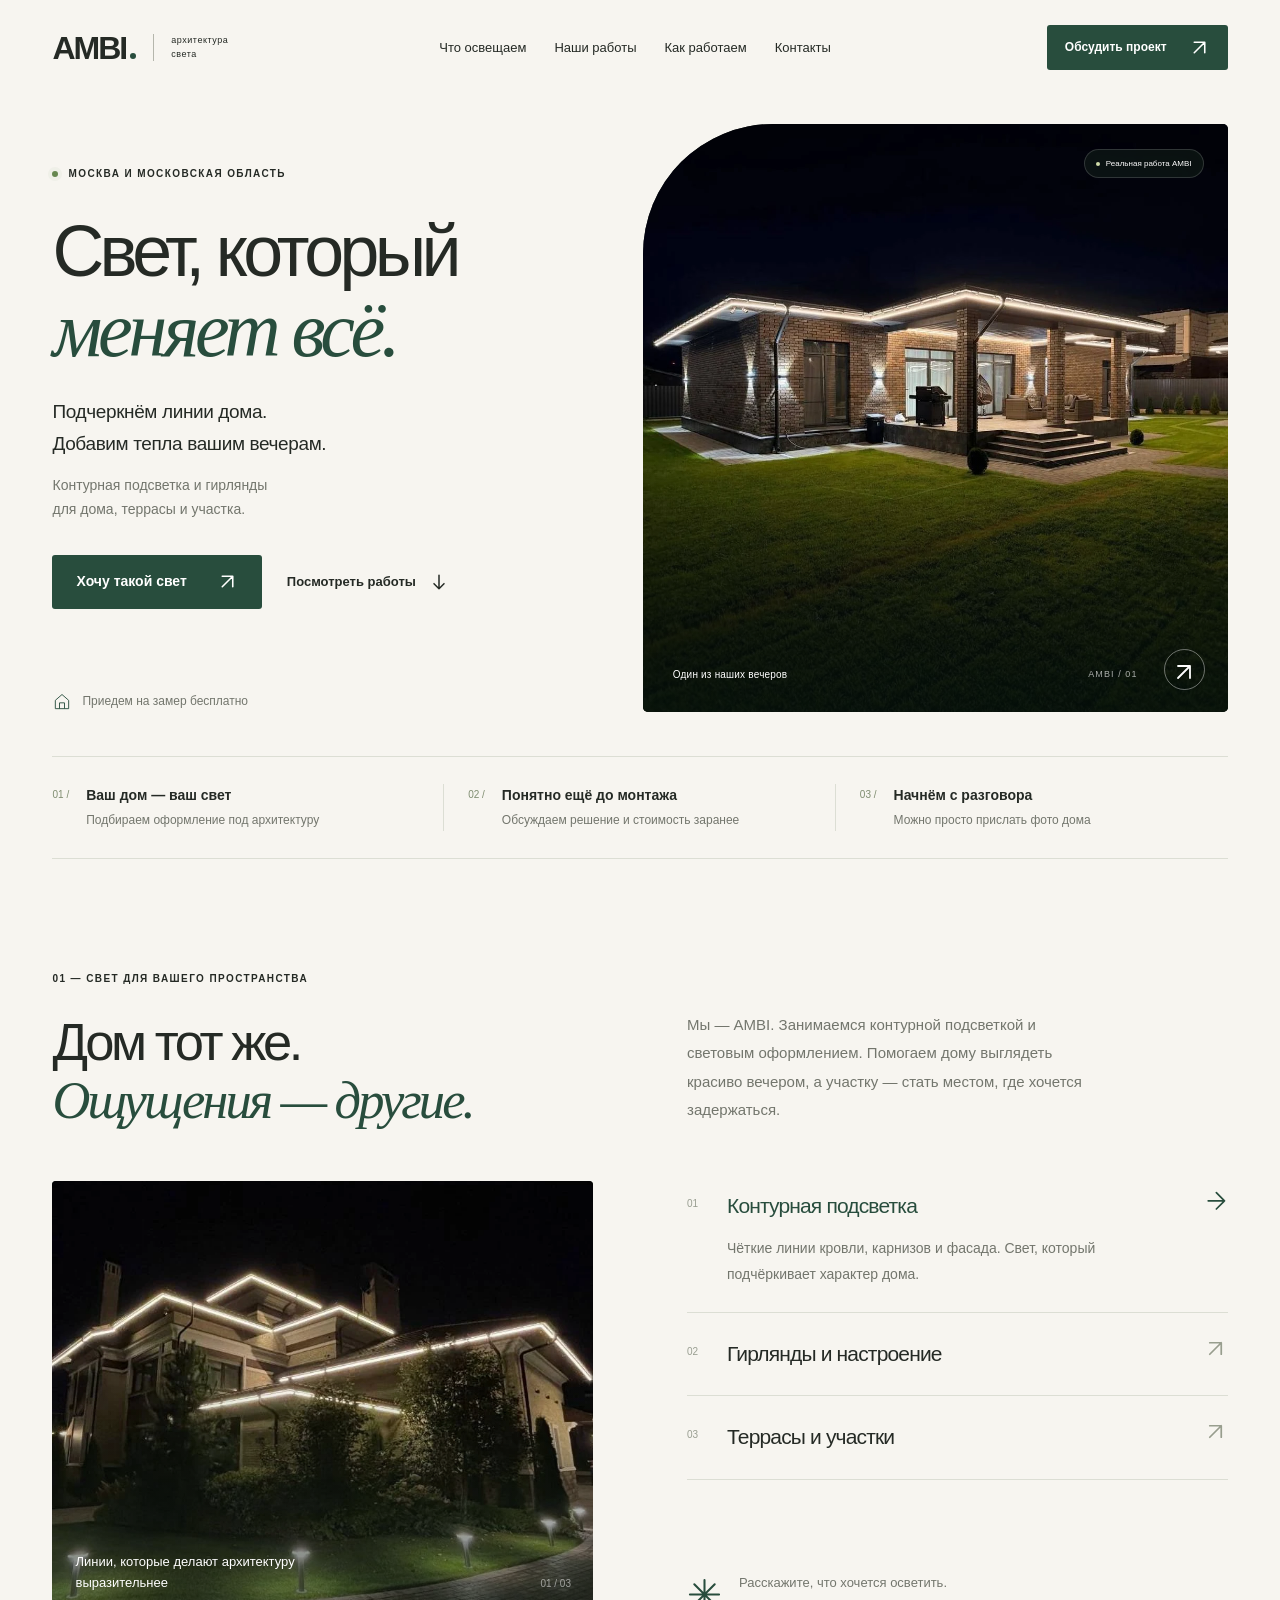
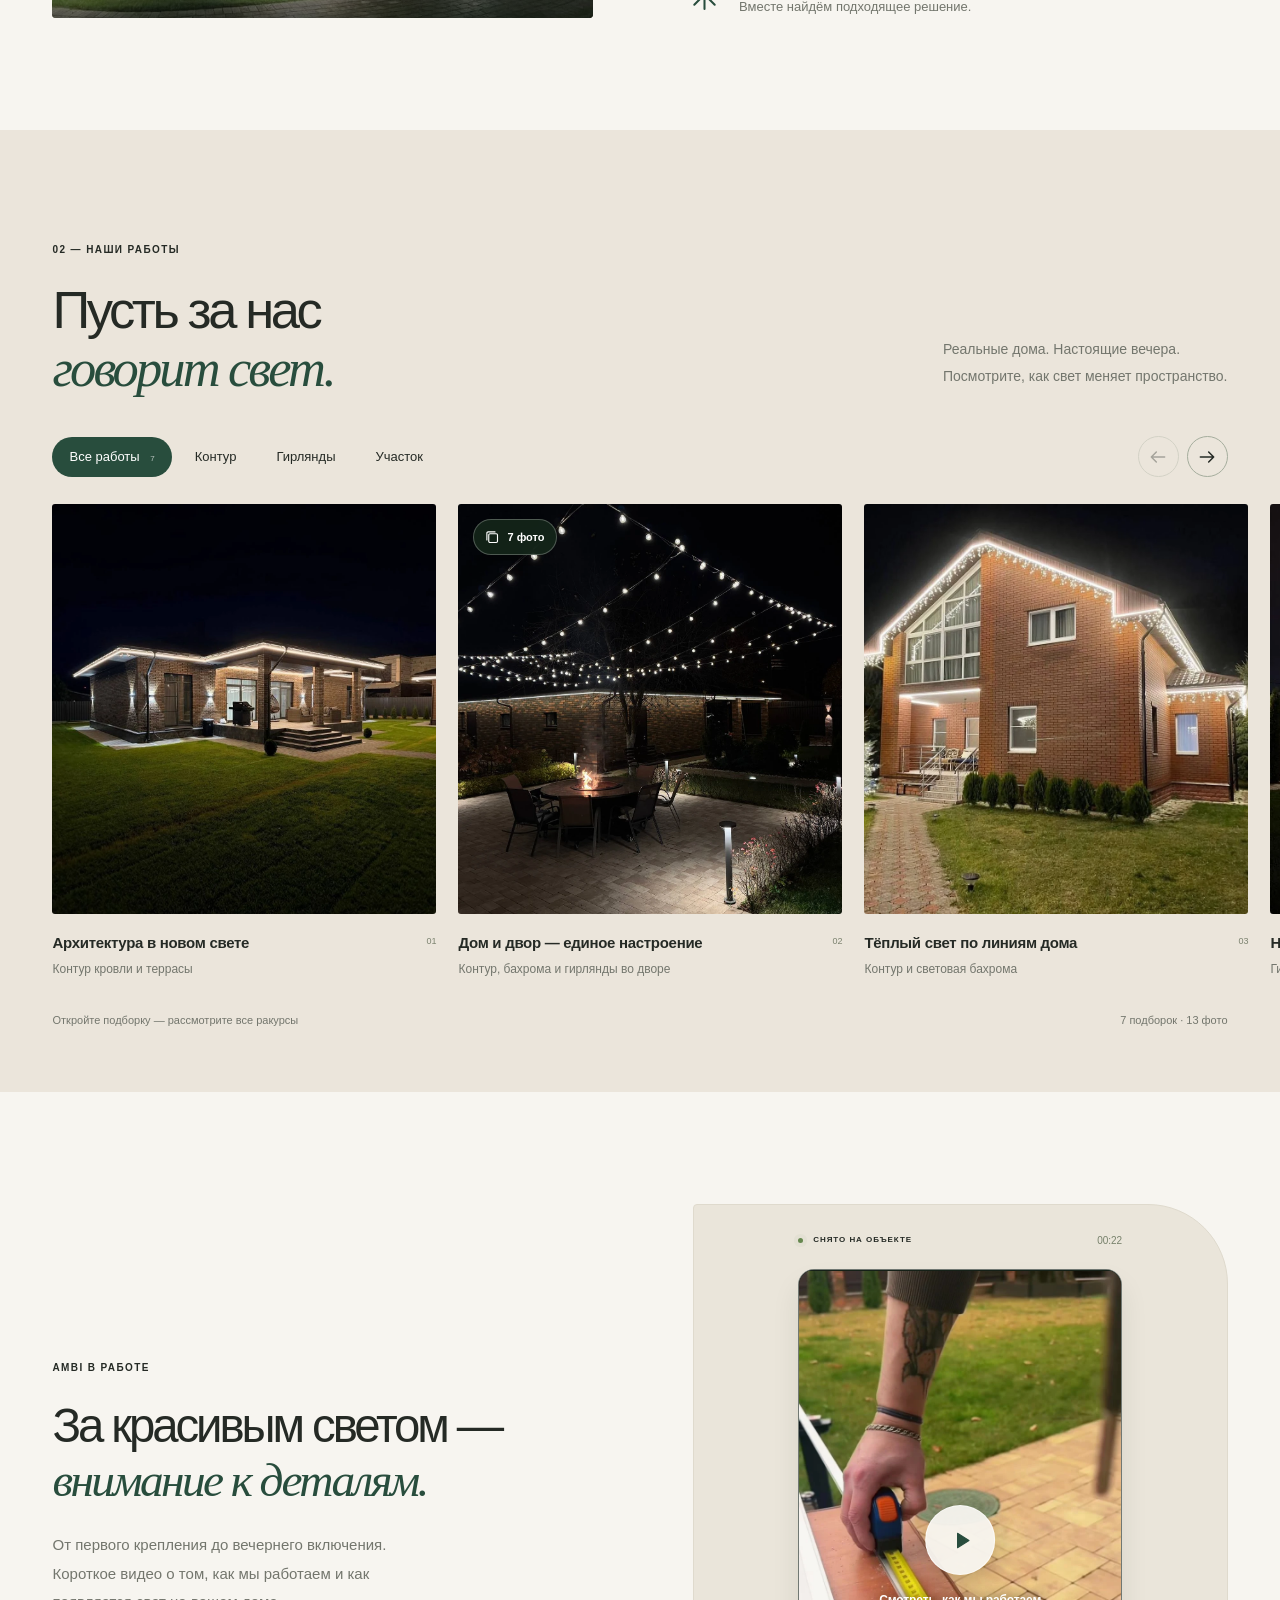
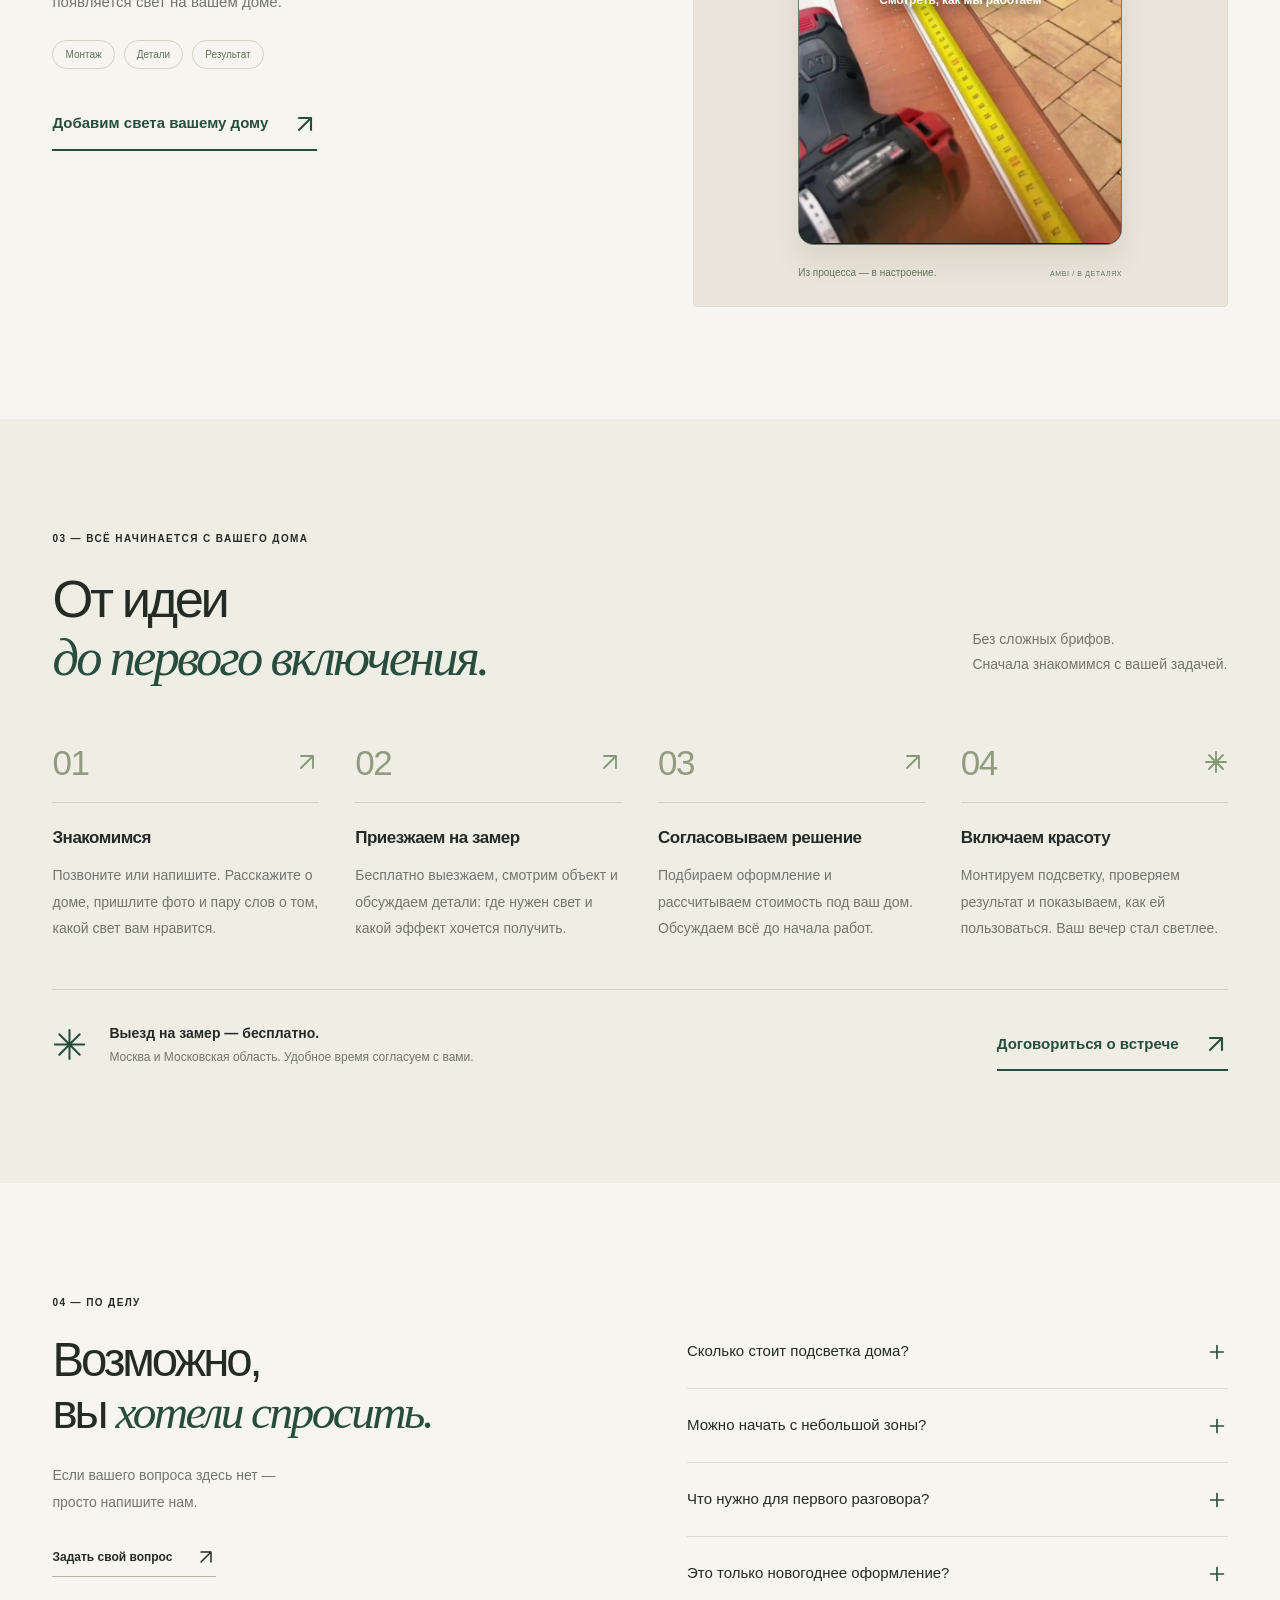
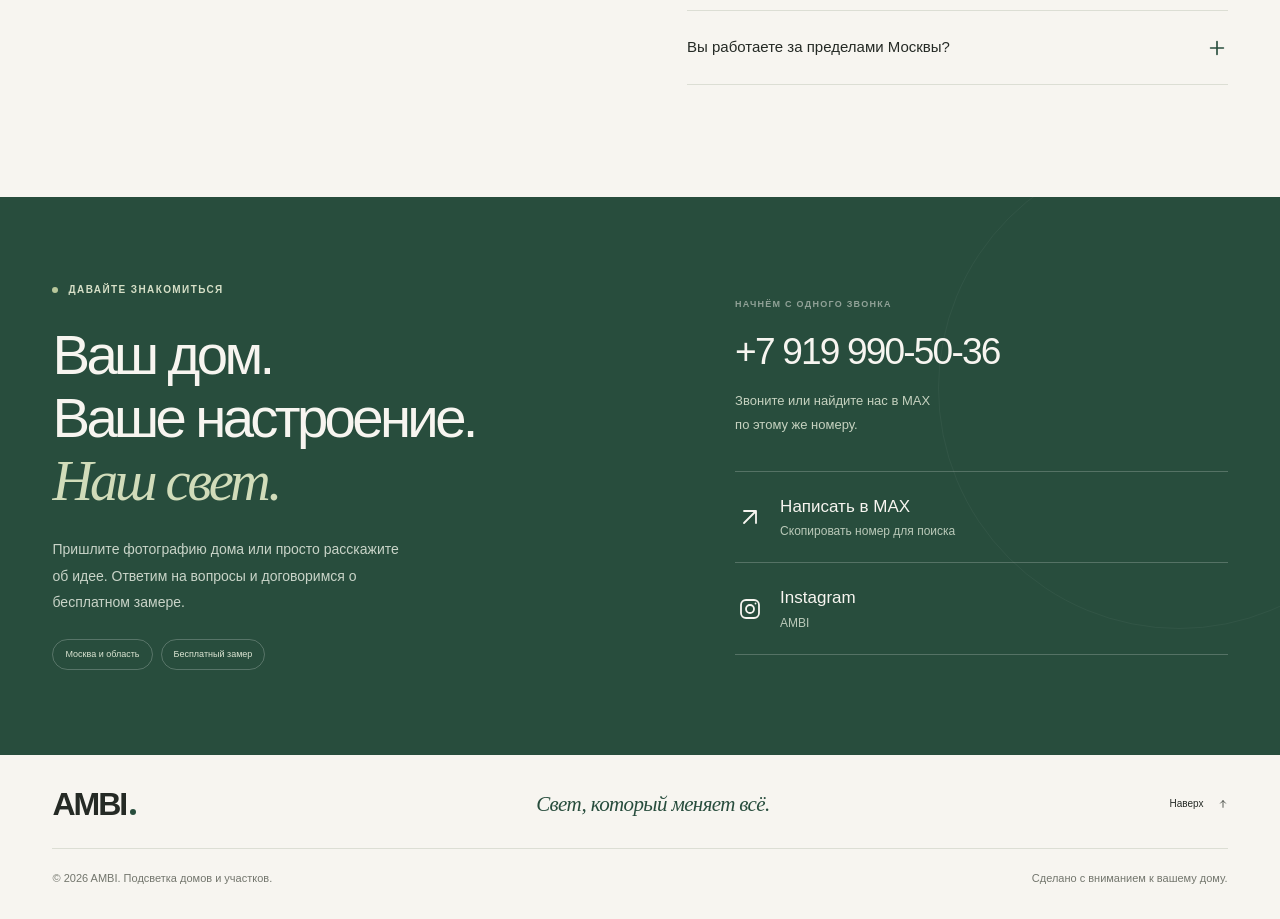
==== commit d3de9ad5: "Polish AMBI mobile icons, add process reel and group portfolio photos" ====
--- a/index.html
+++ b/index.html
@@ -12,9 +12,9 @@
   <meta property="og:image" content="https://darona113.github.io/ambi-light/assets/project-09.webp">
   <link rel="icon" href="assets/favicon.svg" type="image/svg+xml">
   <link rel="preload" href="assets/project-09.webp" as="image" fetchpriority="high">
-  <link rel="stylesheet" href="styles.css">
-  <script src="media.js" defer></script>
-  <script src="app.js" defer></script>
+  <link rel="stylesheet" href="styles.css?v=20261118-final">
+  <script src="media.js?v=20261118-final" defer></script>
+  <script src="app.js?v=20261118-final" defer></script>
 </head>
 <body>
   <a class="skip" href="#main">К содержанию</a>
@@ -22,10 +22,10 @@
     <div class="wrap header-inner">
       <a class="brand" href="#" aria-label="AMBI, на главную"><span class="wordmark">AMBI<span class="brand-dot"></span></span><span class="brand-caption">архитектура света</span></a>
       <nav class="desktop-nav" aria-label="Основная навигация"><a href="#solutions">Что освещаем</a><a href="#works">Наши работы</a><a href="#process">Как работаем</a><a href="#contacts">Контакты</a></nav>
-      <button class="button button-small header-cta" data-contact>Обсудить проект <span aria-hidden="true">↗</span></button>
+      <button class="button button-small header-cta" data-contact>Обсудить проект <span aria-hidden="true"><svg class="icon" viewBox="0 0 24 24" aria-hidden="true" focusable="false"><path d="M6 18 18 6M6 6h12v12"/></svg></span></button>
       <button class="menu-toggle" aria-label="Открыть меню" aria-expanded="false" aria-controls="mobile-nav"><span></span><span></span></button>
     </div>
-    <nav id="mobile-nav" class="mobile-nav" aria-label="Мобильная навигация" hidden><a href="#solutions">Что освещаем</a><a href="#works">Наши работы</a><a href="#process">Как работаем</a><a href="#contacts">Контакты</a><a href="tel:+79199905036">+7 919 990-50-36 ↗</a></nav>
+    <nav id="mobile-nav" class="mobile-nav" aria-label="Мобильная навигация" hidden><a href="#solutions">Что освещаем</a><a href="#works">Наши работы</a><a href="#process">Как работаем</a><a href="#contacts">Контакты</a><a href="tel:+79199905036">+7 919 990-50-36 <svg class="icon" viewBox="0 0 24 24" aria-hidden="true" focusable="false"><path d="M6 18 18 6M6 6h12v12"/></svg></a></nav>
   </header>
   <main id="main">
     <section class="hero wrap">
@@ -34,14 +34,14 @@
         <h1>Свет, который<br><span class="serif">меняет всё.</span></h1>
         <p class="hero-description">Подчеркнём линии дома.<br>Добавим тепла вашим вечерам.</p>
         <p class="hero-detail">Контурная подсветка и гирлянды<br>для дома, террасы и участка.</p>
-        <div class="hero-actions"><button class="button" data-contact>Хочу такой свет <span aria-hidden="true">↗</span></button><a class="text-link" href="#works">Посмотреть работы <span aria-hidden="true">↓</span></a></div>
+        <div class="hero-actions"><button class="button" data-contact>Хочу такой свет <span aria-hidden="true"><svg class="icon" viewBox="0 0 24 24" aria-hidden="true" focusable="false"><path d="M6 18 18 6M6 6h12v12"/></svg></span></button><a class="text-link" href="#works">Посмотреть работы <span aria-hidden="true"><svg class="icon" viewBox="0 0 24 24" aria-hidden="true" focusable="false"><path d="M12 4v16m-6-6 6 6 6-6"/></svg></span></a></div>
         <div class="hero-note"><svg aria-hidden="true" viewBox="0 0 24 24"><path d="M4 10 12 3l8 7v10H4V10Z M9 20v-7h6v7"/></svg><span>Приедем на замер бесплатно</span></div>
       </div>
       <figure class="hero-visual">
         <img id="hero-image" src="assets/project-09.webp" alt="Готовая работа AMBI: световой контур кровли кирпичного дома и террасы" width="1280" height="1280" fetchpriority="high">
         <div class="hero-image-shade"></div>
         <figcaption><span>Один из наших вечеров</span><span class="image-index">AMBI / 01</span></figcaption>
-        <a class="image-bubble" href="#works" aria-label="Перейти к работам"><span aria-hidden="true">↗</span></a>
+        <a class="image-bubble" href="#works" aria-label="Перейти к работам"><span aria-hidden="true"><svg class="icon" viewBox="0 0 24 24" aria-hidden="true" focusable="false"><path d="M6 18 18 6M6 6h12v12"/></svg></span></a>
         <span class="photo-tag"><span></span> Реальная работа AMBI</span>
       </figure>
     </section>
@@ -55,38 +55,54 @@
       <div class="solutions-layout reveal">
         <div class="solution-image"><img id="solution-image" src="assets/project-08.webp" alt="Контурная подсветка сложной кровли загородного дома" loading="lazy" width="772" height="772"><span class="solution-caption" id="solution-caption">Линии, которые делают архитектуру выразительнее</span><span class="solution-image-count" aria-hidden="true">01 / 03</span></div>
         <div class="solution-list" role="tablist" aria-label="Варианты светового оформления">
-          <button class="solution-item active" role="tab" id="solution-tab-0" aria-selected="true" aria-controls="solution-panel" data-solution="0"><span class="solution-number">01</span><span><strong>Контурная подсветка</strong><span class="solution-description">Чёткие линии кровли, карнизов и фасада. Свет, который подчёркивает характер дома.</span></span><span class="solution-arrow" aria-hidden="true">↗</span></button>
-          <button class="solution-item" role="tab" id="solution-tab-1" aria-selected="false" aria-controls="solution-panel" tabindex="-1" data-solution="1"><span class="solution-number">02</span><span><strong>Гирлянды и настроение</strong><span class="solution-description">Световая бахрома и огоньки для особенных вечеров. К празднику или просто для себя.</span></span><span class="solution-arrow" aria-hidden="true">↗</span></button>
-          <button class="solution-item" role="tab" id="solution-tab-2" aria-selected="false" aria-controls="solution-panel" tabindex="-1" data-solution="2"><span class="solution-number">03</span><span><strong>Террасы и участки</strong><span class="solution-description">Гирлянды над зоной отдыха, уютные уголки и световые акценты на участке.</span></span><span class="solution-arrow" aria-hidden="true">↗</span></button>
-          <div id="solution-panel" role="tabpanel" aria-labelledby="solution-tab-0" class="solution-note"><span class="mini-spark" aria-hidden="true">✳</span><p>Расскажите, что хочется осветить.<br>Вместе найдём подходящее решение.</p></div>
+          <button class="solution-item active" role="tab" id="solution-tab-0" aria-selected="true" aria-controls="solution-panel" data-solution="0"><span class="solution-number">01</span><span><strong>Контурная подсветка</strong><span class="solution-description">Чёткие линии кровли, карнизов и фасада. Свет, который подчёркивает характер дома.</span></span><span class="solution-arrow" aria-hidden="true"><svg class="icon" viewBox="0 0 24 24" aria-hidden="true" focusable="false"><path d="M6 18 18 6M6 6h12v12"/></svg></span></button>
+          <button class="solution-item" role="tab" id="solution-tab-1" aria-selected="false" aria-controls="solution-panel" tabindex="-1" data-solution="1"><span class="solution-number">02</span><span><strong>Гирлянды и настроение</strong><span class="solution-description">Световая бахрома и огоньки для особенных вечеров. К празднику или просто для себя.</span></span><span class="solution-arrow" aria-hidden="true"><svg class="icon" viewBox="0 0 24 24" aria-hidden="true" focusable="false"><path d="M6 18 18 6M6 6h12v12"/></svg></span></button>
+          <button class="solution-item" role="tab" id="solution-tab-2" aria-selected="false" aria-controls="solution-panel" tabindex="-1" data-solution="2"><span class="solution-number">03</span><span><strong>Террасы и участки</strong><span class="solution-description">Гирлянды над зоной отдыха, уютные уголки и световые акценты на участке.</span></span><span class="solution-arrow" aria-hidden="true"><svg class="icon" viewBox="0 0 24 24" aria-hidden="true" focusable="false"><path d="M6 18 18 6M6 6h12v12"/></svg></span></button>
+          <div id="solution-panel" role="tabpanel" aria-labelledby="solution-tab-0" class="solution-note"><span class="mini-spark" aria-hidden="true"><svg class="icon" viewBox="0 0 24 24" aria-hidden="true" focusable="false"><path d="M12 2v20M2 12h20M5 5l14 14M5 19 19 5"/></svg></span><p>Расскажите, что хочется осветить.<br>Вместе найдём подходящее решение.</p></div>
         </div>
       </div>
     </section>
     <section id="works" class="works-section section">
       <div class="wrap">
         <div class="works-heading reveal"><div><p class="eyebrow">02 — Наши работы</p><h2>Пусть за нас<br><span class="serif">говорит свет.</span></h2></div><p>Реальные дома. Настоящие вечера.<br>Посмотрите, как свет меняет пространство.</p></div>
-        <div class="gallery-toolbar"><div class="filters" role="group" aria-label="Фильтр работ"><button class="filter active" data-filter="all" aria-pressed="true">Все работы <span>13</span></button><button class="filter" data-filter="contour" aria-pressed="false">Контур</button><button class="filter" data-filter="garlands" aria-pressed="false">Гирлянды</button><button class="filter" data-filter="garden" aria-pressed="false">Участок</button></div><div class="gallery-arrows"><button class="circle-button" id="gallery-prev" aria-label="Предыдущие фотографии">←</button><button class="circle-button" id="gallery-next" aria-label="Следующие фотографии">→</button></div></div>
+        <div class="gallery-toolbar"><div class="filters" role="group" aria-label="Фильтр работ"><button class="filter active" data-filter="all" aria-pressed="true">Все работы <span>7</span></button><button class="filter" data-filter="contour" aria-pressed="false">Контур</button><button class="filter" data-filter="garlands" aria-pressed="false">Гирлянды</button><button class="filter" data-filter="garden" aria-pressed="false">Участок</button></div><div class="gallery-arrows"><button class="circle-button" id="gallery-prev" aria-label="Предыдущие фотографии"><svg class="icon" viewBox="0 0 24 24" aria-hidden="true" focusable="false"><path d="M20 12H4m6-6-6 6 6 6"/></svg></button><button class="circle-button" id="gallery-next" aria-label="Следующие фотографии"><svg class="icon" viewBox="0 0 24 24" aria-hidden="true" focusable="false"><path d="M4 12h16m-6-6 6 6-6 6"/></svg></button></div></div>
       </div>
       <div id="gallery" class="gallery" tabindex="0" aria-label="Фотографии работ AMBI, листайте горизонтально"></div>
-      <div class="wrap gallery-bottom"><span class="small-caption">Нажмите на фото, чтобы рассмотреть детали</span><span id="gallery-status" class="small-caption" aria-live="polite">13 фотографий</span></div>
+      <div class="wrap gallery-bottom"><span class="small-caption">Откройте подборку — рассмотрите все ракурсы</span><span id="gallery-status" class="small-caption" aria-live="polite">7 подборок · 13 фото</span></div>
     </section>
-    <section class="video-section section wrap">
-      <div class="video-copy reveal"><p class="eyebrow">Не только на фотографиях</p><h2>У каждого дома<br>есть свой <span class="serif">тёплый вечер.</span></h2><p>Огоньки над террасой, мягкая линия кровли, привычный двор в новом свете. Иногда для другого настроения достаточно одной детали.</p><a class="text-link" href="#contacts">Добавим света вашему дому <span aria-hidden="true">↗</span></a></div>
-      <div class="video-frame reveal" id="video-frame"><img src="assets/project-01.webp" alt="Зона отдыха с костровой чашей под светящимися гирляндами" loading="lazy" width="1280" height="1280"><div class="video-shade"></div><div class="video-placeholder"><span class="video-symbol" aria-hidden="true"><svg viewBox="0 0 40 40"><rect x="5" y="10" width="21" height="20" rx="3"/><path d="m26 16 9-5v18l-9-5Z"/></svg></span><span>Вечер в движении<small>Скоро здесь появится видео</small></span></div><span class="video-label">AMBI — больше, чем просто свет</span></div>
+    <section id="in-action" class="video-section section wrap">
+      <div class="video-copy reveal">
+        <p class="eyebrow">AMBI в работе</p>
+        <h2>За красивым светом —<br><span class="serif">внимание к деталям.</span></h2>
+        <p>От первого крепления до вечернего включения. Короткое видео о том, как мы работаем и как появляется свет на вашем доме.</p>
+        <div class="video-topics"><span>Монтаж</span><span>Детали</span><span>Результат</span></div>
+        <a class="text-link text-link-strong" href="#contacts">Добавим света вашему дому <span aria-hidden="true"><svg class="icon" viewBox="0 0 24 24" aria-hidden="true" focusable="false"><path d="M6 18 18 6M6 6h12v12"/></svg></span></a>
+      </div>
+      <div class="reel-stage reveal">
+        <div class="reel-topline"><span class="eyebrow"><span class="live-dot"></span> Снято на объекте</span><span>00:22</span></div>
+        <div class="reel-shell">
+          <video id="work-video" controls playsinline preload="none" poster="assets/ambi-in-action-poster.webp" aria-label="Как работает AMBI: монтаж подсветки и готовый результат">
+            <source src="assets/ambi-in-action.mp4" type="video/mp4">
+            <a href="assets/ambi-in-action.mp4">Открыть видео о работе AMBI</a>
+          </video>
+          <button id="video-play" class="reel-play" hidden aria-label="Смотреть видео о работе AMBI"><span class="play-disc"><svg class="icon icon-play" viewBox="0 0 24 24" aria-hidden="true" focusable="false"><path d="m9 5 11 7-11 7Z"/></svg></span><span id="video-play-label">Смотреть, как мы работаем</span></button>
+        </div>
+        <div class="reel-caption"><span>Из процесса — в настроение.</span><span>AMBI / В ДЕТАЛЯХ</span></div>
+      </div>
     </section>
     <section id="process" class="process-section section">
       <div class="wrap"><div class="process-heading reveal"><div><p class="eyebrow">03 — Всё начинается с вашего дома</p><h2>От идеи<br><span class="serif">до первого включения.</span></h2></div><p>Без сложных брифов.<br>Сначала знакомимся с вашей задачей.</p></div>
-        <div class="steps"><article class="step reveal"><span class="step-count">01<span aria-hidden="true">↗</span></span><h3>Знакомимся</h3><p>Позвоните или напишите. Расскажите о доме, пришлите фото и пару слов о том, какой свет вам нравится.</p></article><article class="step reveal"><span class="step-count">02<span aria-hidden="true">↗</span></span><h3>Приезжаем на замер</h3><p>Бесплатно выезжаем, смотрим объект и обсуждаем детали: где нужен свет и какой эффект хочется получить.</p></article><article class="step reveal"><span class="step-count">03<span aria-hidden="true">↗</span></span><h3>Согласовываем решение</h3><p>Подбираем оформление и рассчитываем стоимость под ваш дом. Обсуждаем всё до начала работ.</p></article><article class="step reveal"><span class="step-count">04<span aria-hidden="true">✳</span></span><h3>Включаем красоту</h3><p>Монтируем подсветку, проверяем результат и показываем, как ей пользоваться. Ваш вечер стал светлее.</p></article></div>
-        <div class="measure-note reveal"><span class="mini-spark" aria-hidden="true">✳</span><p><strong>Выезд на замер — бесплатно.</strong><span>Москва и Московская область. Удобное время согласуем с вами.</span></p><button class="text-link" data-contact>Договориться о встрече <span aria-hidden="true">↗</span></button></div>
+        <div class="steps"><article class="step reveal"><span class="step-count">01<span aria-hidden="true"><svg class="icon" viewBox="0 0 24 24" aria-hidden="true" focusable="false"><path d="M6 18 18 6M6 6h12v12"/></svg></span></span><h3>Знакомимся</h3><p>Позвоните или напишите. Расскажите о доме, пришлите фото и пару слов о том, какой свет вам нравится.</p></article><article class="step reveal"><span class="step-count">02<span aria-hidden="true"><svg class="icon" viewBox="0 0 24 24" aria-hidden="true" focusable="false"><path d="M6 18 18 6M6 6h12v12"/></svg></span></span><h3>Приезжаем на замер</h3><p>Бесплатно выезжаем, смотрим объект и обсуждаем детали: где нужен свет и какой эффект хочется получить.</p></article><article class="step reveal"><span class="step-count">03<span aria-hidden="true"><svg class="icon" viewBox="0 0 24 24" aria-hidden="true" focusable="false"><path d="M6 18 18 6M6 6h12v12"/></svg></span></span><h3>Согласовываем решение</h3><p>Подбираем оформление и рассчитываем стоимость под ваш дом. Обсуждаем всё до начала работ.</p></article><article class="step reveal"><span class="step-count">04<span aria-hidden="true"><svg class="icon" viewBox="0 0 24 24" aria-hidden="true" focusable="false"><path d="M12 2v20M2 12h20M5 5l14 14M5 19 19 5"/></svg></span></span><h3>Включаем красоту</h3><p>Монтируем подсветку, проверяем результат и показываем, как ей пользоваться. Ваш вечер стал светлее.</p></article></div>
+        <div class="measure-note reveal"><span class="mini-spark" aria-hidden="true"><svg class="icon" viewBox="0 0 24 24" aria-hidden="true" focusable="false"><path d="M12 2v20M2 12h20M5 5l14 14M5 19 19 5"/></svg></span><p><strong>Выезд на замер — бесплатно.</strong><span>Москва и Московская область. Удобное время согласуем с вами.</span></p><button class="text-link text-link-strong" data-contact>Договориться о встрече <span aria-hidden="true"><svg class="icon" viewBox="0 0 24 24" aria-hidden="true" focusable="false"><path d="M6 18 18 6M6 6h12v12"/></svg></span></button></div>
       </div>
     </section>
-    <section class="faq-section section wrap"><div class="faq-intro reveal"><p class="eyebrow">04 — По делу</p><h2>Возможно,<br>вы <span class="serif">хотели спросить.</span></h2><p>Если вашего вопроса здесь нет —<br>просто напишите нам.</p><button class="text-link" data-contact>Задать свой вопрос <span aria-hidden="true">↗</span></button></div><div class="faq-list reveal"><details><summary>Сколько стоит подсветка дома?<span aria-hidden="true">+</span></summary><p>Стоимость зависит от длины контура, выбранного света, высоты и особенностей монтажа. Напишите нам или позвоните — обсудим задачу, а после бесплатного замера рассчитаем стоимость именно для вашего дома.</p></details><details><summary>Можно начать с небольшой зоны?<span aria-hidden="true">+</span></summary><p>Конечно. Можно обсудить подсветку одной террасы, входной группы или части кровли. Расскажите, с чего хотите начать, — подберём подходящий вариант.</p></details><details><summary>Что нужно для первого разговора?<span aria-hidden="true">+</span></summary><p>Достаточно фото дома и примерного представления, что хочется осветить. Если есть понравившиеся примеры, покажите их. Если пока нет идей — разберёмся вместе.</p></details><details><summary>Это только новогоднее оформление?<span aria-hidden="true">+</span></summary><p>Нет. Свет может радовать и в обычные вечера: подчеркнуть архитектуру дома или сделать уютнее террасу. Решение для праздников или постоянного использования подбираем под вашу задачу.</p></details><details><summary>Вы работаете за пределами Москвы?<span aria-hidden="true">+</span></summary><p>Да, работаем по Москве и Московской области. Напишите, где находится дом, и мы согласуем удобное время для бесплатного замера.</p></details></div></section>
-    <section id="contacts" class="contact-section"><div class="wrap contact-layout"><div class="contact-copy reveal"><p class="eyebrow"><span class="live-dot"></span> Давайте знакомиться</p><h2>Ваш дом.<br>Ваше настроение.<br><span class="serif">Наш свет.</span></h2><p>Пришлите фотографию дома или просто расскажите об идее. Ответим на вопросы и договоримся о бесплатном замере.</p><div class="contact-tags"><span>Москва и область</span><span>Бесплатный замер</span></div></div><div class="contact-details reveal"><p class="eyebrow">Начнём с одного звонка</p><a class="contact-phone" href="tel:+79199905036">+7 919 990-50-36</a><p>Звоните или найдите нас в MAX<br>по этому же номеру.</p><div class="contact-options"><button class="contact-option" data-copy><span aria-hidden="true">↗</span><span>Написать в MAX<small>Скопировать номер для поиска</small></span></button><a class="contact-option" href="https://www.instagram.com/led__msk/" target="_blank" rel="noopener noreferrer"><span aria-hidden="true">↗</span><span>Instagram<small>@led__msk</small></span></a></div></div></div></section>
+    <section class="faq-section section wrap"><div class="faq-intro reveal"><p class="eyebrow">04 — По делу</p><h2>Возможно,<br>вы <span class="serif">хотели спросить.</span></h2><p>Если вашего вопроса здесь нет —<br>просто напишите нам.</p><button class="text-link" data-contact>Задать свой вопрос <span aria-hidden="true"><svg class="icon" viewBox="0 0 24 24" aria-hidden="true" focusable="false"><path d="M6 18 18 6M6 6h12v12"/></svg></span></button></div><div class="faq-list reveal"><details><summary>Сколько стоит подсветка дома?<span aria-hidden="true"><svg class="icon" viewBox="0 0 24 24" focusable="false"><path d="M12 5v14M5 12h14"/></svg></span></summary><p>Стоимость зависит от длины контура, выбранного света, высоты и особенностей монтажа. Напишите нам или позвоните — обсудим задачу, а после бесплатного замера рассчитаем стоимость именно для вашего дома.</p></details><details><summary>Можно начать с небольшой зоны?<span aria-hidden="true"><svg class="icon" viewBox="0 0 24 24" focusable="false"><path d="M12 5v14M5 12h14"/></svg></span></summary><p>Конечно. Можно обсудить подсветку одной террасы, входной группы или части кровли. Расскажите, с чего хотите начать, — подберём подходящий вариант.</p></details><details><summary>Что нужно для первого разговора?<span aria-hidden="true"><svg class="icon" viewBox="0 0 24 24" focusable="false"><path d="M12 5v14M5 12h14"/></svg></span></summary><p>Достаточно фото дома и примерного представления, что хочется осветить. Если есть понравившиеся примеры, покажите их. Если пока нет идей — разберёмся вместе.</p></details><details><summary>Это только новогоднее оформление?<span aria-hidden="true"><svg class="icon" viewBox="0 0 24 24" focusable="false"><path d="M12 5v14M5 12h14"/></svg></span></summary><p>Нет. Свет может радовать и в обычные вечера: подчеркнуть архитектуру дома или сделать уютнее террасу. Решение для праздников или постоянного использования подбираем под вашу задачу.</p></details><details><summary>Вы работаете за пределами Москвы?<span aria-hidden="true"><svg class="icon" viewBox="0 0 24 24" focusable="false"><path d="M12 5v14M5 12h14"/></svg></span></summary><p>Да, работаем по Москве и Московской области. Напишите, где находится дом, и мы согласуем удобное время для бесплатного замера.</p></details></div></section>
+    <section id="contacts" class="contact-section"><div class="wrap contact-layout"><div class="contact-copy reveal"><p class="eyebrow"><span class="live-dot"></span> Давайте знакомиться</p><h2>Ваш дом.<br>Ваше настроение.<br><span class="serif">Наш свет.</span></h2><p>Пришлите фотографию дома или просто расскажите об идее. Ответим на вопросы и договоримся о бесплатном замере.</p><div class="contact-tags"><span>Москва и область</span><span>Бесплатный замер</span></div></div><div class="contact-details reveal"><p class="eyebrow">Начнём с одного звонка</p><a class="contact-phone" href="tel:+79199905036">+7 919 990-50-36</a><p>Звоните или найдите нас в MAX<br>по этому же номеру.</p><div class="contact-options"><button class="contact-option" data-copy><span aria-hidden="true"><svg class="icon" viewBox="0 0 24 24" aria-hidden="true" focusable="false"><path d="M6 18 18 6M6 6h12v12"/></svg></span><span>Написать в MAX<small>Скопировать номер для поиска</small></span></button><div class="contact-option contact-profile"><span><svg class="icon" viewBox="0 0 24 24" aria-hidden="true" focusable="false"><rect x="3" y="3" width="18" height="18" rx="5"/><circle cx="12" cy="12" r="4"/><path d="M17.5 6.5h.01"/></svg></span><span>Instagram<small>AMBI</small></span></div></div></div></div></section>
   </main>
-  <footer class="footer wrap"><div class="footer-top"><a class="wordmark" href="#" aria-label="AMBI, наверх">AMBI<span class="brand-dot"></span></a><p class="footer-slogan">Свет, который меняет всё.</p><a href="#">Наверх <span aria-hidden="true">↑</span></a></div><div class="footer-bottom"><span>© <span id="year">2026</span> AMBI. Подсветка домов и участков.</span><span>Сделано с вниманием к вашему дому.</span></div></footer>
-  <div class="mobile-contact"><a class="button" href="tel:+79199905036">Позвонить <span aria-hidden="true">↗</span></a><button class="button" data-contact>Написать нам <span aria-hidden="true">↗</span></button></div>
-  <dialog id="contact-dialog" class="contact-dialog"><button class="dialog-close" data-close aria-label="Закрыть">×</button><p class="eyebrow">Начнём с вашей идеи</p><h2>Добавим<br><span class="serif">немного света?</span></h2><p class="dialog-description">Позвоните или найдите AMBI в MAX по номеру. Можно сразу прислать фото дома.</p><a class="dialog-phone" href="tel:+79199905036">+7 919 990-50-36</a><a class="button" href="tel:+79199905036">Позвонить <span aria-hidden="true">↗</span></a><button class="button button-outline" data-copy>Скопировать номер для MAX <span aria-hidden="true">⧉</span></button><a class="text-link" href="https://www.instagram.com/led__msk/" target="_blank" rel="noopener noreferrer">Instagram @led__msk <span aria-hidden="true">↗</span></a><span class="dialog-note">Москва и Московская область · Замер бесплатно</span></dialog>
-  <dialog id="lightbox" class="lightbox"><button class="lightbox-close" data-close aria-label="Закрыть фотографию">×</button><button class="lightbox-prev circle-button" aria-label="Предыдущая фотография">←</button><figure><img id="lightbox-image" alt=""><figcaption><span id="lightbox-caption"></span><span id="lightbox-count"></span></figcaption></figure><button class="lightbox-next circle-button" aria-label="Следующая фотография">→</button></dialog>
+  <footer class="footer wrap"><div class="footer-top"><a class="wordmark" href="#" aria-label="AMBI, наверх">AMBI<span class="brand-dot"></span></a><p class="footer-slogan">Свет, который меняет всё.</p><a href="#">Наверх <span aria-hidden="true"><svg class="icon" viewBox="0 0 24 24" aria-hidden="true" focusable="false"><path d="M12 20V4m-6 6 6-6 6 6"/></svg></span></a></div><div class="footer-bottom"><span>© <span id="year">2026</span> AMBI. Подсветка домов и участков.</span><span>Сделано с вниманием к вашему дому.</span></div></footer>
+  <div class="mobile-contact"><a class="button" href="tel:+79199905036">Позвонить <span aria-hidden="true"><svg class="icon" viewBox="0 0 24 24" aria-hidden="true" focusable="false"><path d="M6 18 18 6M6 6h12v12"/></svg></span></a><button class="button" data-contact>Написать нам <span aria-hidden="true"><svg class="icon" viewBox="0 0 24 24" aria-hidden="true" focusable="false"><path d="M6 18 18 6M6 6h12v12"/></svg></span></button></div>
+  <dialog id="contact-dialog" class="contact-dialog"><button class="dialog-close" data-close aria-label="Закрыть"><svg class="icon" viewBox="0 0 24 24" aria-hidden="true" focusable="false"><path d="m6 6 12 12M6 18 18 6"/></svg></button><p class="eyebrow">Начнём с вашей идеи</p><h2>Добавим<br><span class="serif">немного света?</span></h2><p class="dialog-description">Позвоните или найдите AMBI в MAX по номеру. Можно сразу прислать фото дома.</p><a class="dialog-phone" href="tel:+79199905036">+7 919 990-50-36</a><a class="button" href="tel:+79199905036">Позвонить <span aria-hidden="true"><svg class="icon" viewBox="0 0 24 24" aria-hidden="true" focusable="false"><path d="M6 18 18 6M6 6h12v12"/></svg></span></a><button class="button button-outline" data-copy>Скопировать номер для MAX <span aria-hidden="true"><svg class="icon" viewBox="0 0 24 24" aria-hidden="true" focusable="false"><rect x="8" y="8" width="12" height="12" rx="2"/><path d="M16 8V4H4v12h4"/></svg></span></button><span class="dialog-social">Instagram · AMBI</span><span class="dialog-note">Москва и Московская область · Замер бесплатно</span></dialog>
+  <dialog id="lightbox" class="lightbox"><button class="lightbox-close" data-close aria-label="Закрыть фотографию"><svg class="icon" viewBox="0 0 24 24" aria-hidden="true" focusable="false"><path d="m6 6 12 12M6 18 18 6"/></svg></button><button class="lightbox-prev circle-button" aria-label="Предыдущая фотография"><svg class="icon" viewBox="0 0 24 24" aria-hidden="true" focusable="false"><path d="M20 12H4m6-6-6 6 6 6"/></svg></button><figure><img id="lightbox-image" alt=""><figcaption><span id="lightbox-caption"></span><span id="lightbox-count"></span></figcaption><div id="lightbox-thumbs" class="lightbox-thumbs" role="group" aria-label="Другие ракурсы этой работы" hidden></div></figure><button class="lightbox-next circle-button" aria-label="Следующая фотография"><svg class="icon" viewBox="0 0 24 24" aria-hidden="true" focusable="false"><path d="M4 12h16m-6-6 6 6-6 6"/></svg></button></dialog>
   <div id="toast" class="toast" role="status" aria-live="polite"></div>
 </body>
 </html>
--- a/styles.css
+++ b/styles.css
@@ -32,4 +32,32 @@
 @media(min-width:601px) and (max-width:1799px){.desktop-nav{font-size:13px}.button{font-size:14px}.button-small{font-size:12px}.hero-description{font-size:19px}.hero-detail{font-size:14px}.hero-actions .text-link{font-size:13px}.hero-note{font-size:12px}.benefits p{font-size:14px}.benefits p span{font-size:12px}.section-intro{font-size:15px}.solution-description{font-size:14px}.solution-note p{font-size:13px}.solution-caption{font-size:13px}.works-heading>p,.process-heading>p{font-size:14px}.filter{font-size:13px}.gallery-caption strong{font-size:15px}.gallery-caption small{font-size:12px}.small-caption{font-size:11px}.video-copy>p:not(.eyebrow){font-size:14px}.step h3{font-size:17px}.step p{font-size:14px}.measure-note p{font-size:14px}.measure-note p span{font-size:12px}.faq-intro>p:not(.eyebrow){font-size:14px}.faq-list summary{font-size:15px}.faq-list details p{font-size:14px}.contact-copy>p:not(.eyebrow){font-size:14px}.contact-details>p:not(.eyebrow){font-size:13px}.contact-option>span:nth-child(2){font-size:17px}.contact-option small{font-size:12px}.footer-bottom{font-size:11px}.hero-visual>img{transform:scale(1.14);transform-origin:50% 74%}}
 @media(min-width:601px) and (max-width:850px){.hero-description{font-size:15px}.hero-detail{font-size:12px}.hero-note{font-size:10px}.hero-actions .text-link{font-size:11px}.benefits p{font-size:12px}.benefits p span{font-size:11px}.section-intro{font-size:13px}.solution-description{font-size:12px}.solution-note p{font-size:11px}.step p{font-size:13px}.faq-list summary{font-size:13px}.faq-list details p{font-size:13px}.measure-note p{font-size:12px}.measure-note p span{font-size:11px}.video-copy>p:not(.eyebrow){font-size:13px}}
 @media(max-width:600px){.hero-detail{font-size:13px}.hero-description{font-size:17px}.hero-note{font-size:11px}.benefits p{font-size:14px}.benefits p span{font-size:12px}.section-intro{font-size:14px}.solution-description{font-size:14px}.works-heading>p,.process-heading>p{font-size:13px}.gallery-caption strong{font-size:14px}.gallery-caption small{font-size:12px}.video-copy>p:not(.eyebrow){font-size:14px}.step h3{font-size:16px}.step p{font-size:13px}.measure-note p{font-size:13px}.measure-note p span{font-size:11px}.faq-intro>p:not(.eyebrow){font-size:13px}.faq-list summary{font-size:14px}.faq-list details p{font-size:14px}.contact-copy>p:not(.eyebrow){font-size:14px}.contact-details>p:not(.eyebrow){font-size:13px}.contact-option small{font-size:12px}.hero-visual>img{transform:scale(1.16);transform-origin:50% 75%}}
+/* Deterministic vector icons, never text/emoji glyphs. */
+.dialog-social{display:block;margin-top:22px;color:var(--green);font-size:12px;font-weight:600}.contact-profile{cursor:default}
+[hidden]{display:none!important}
+.icon{display:inline-block;width:1em;height:1em;vertical-align:middle;flex-shrink:0;fill:none;stroke:currentColor;stroke-width:1.8;stroke-linecap:round;stroke-linejoin:round;overflow:visible}
+.button>span,.text-link>span,.solution-arrow,.step-count>span,.mini-spark{display:inline-flex;align-items:center;justify-content:center;flex-shrink:0}
+.circle-button .icon{width:20px;height:20px}.dialog-close .icon,.lightbox-close .icon{width:24px;height:24px}.dialog-close,.lightbox-close{display:grid;place-items:center}
+.mini-spark .icon{stroke-width:1.4}.gallery-enlarge .icon{width:21px;height:21px}.contact-option>span:first-child{display:grid;place-items:center;font-size:24px;width:30px}
+.text-link-strong,.video-copy>.text-link-strong,.measure-note>.text-link-strong{font-size:15px;font-weight:700;line-height:1.5;min-height:52px;padding-block:13px;gap:25px;border-bottom:2px solid var(--green);color:var(--green)}
+.text-link-strong>span{font-size:24px}.text-link-strong .icon{stroke-width:2.1}
+.text-link-strong:hover{border-color:#90a47b}.text-link-strong:hover>span{transform:translate(3px,-3px)}
+.gallery-stack{position:absolute;top:15px;left:15px;display:inline-flex;gap:7px;align-items:center;background:#15271be0;color:#fff;border:1px solid #ffffff40;border-radius:30px;padding:8px 11px;font-size:11px;font-weight:600;backdrop-filter:blur(10px)}.gallery-stack .icon{width:15px;height:15px}
+.lightbox figure{grid-column:2;grid-row:1;width:100%;min-width:0}.lightbox-prev{grid-column:1;grid-row:1}.lightbox-next{grid-column:3;grid-row:1}
+.lightbox.has-collection #lightbox-image{max-height:calc(100dvh - 230px)}
+.lightbox-thumbs{display:flex;gap:9px;overflow-x:auto;max-width:min(100%,650px);padding:8px 3px 5px;margin-top:15px;scrollbar-width:thin;scrollbar-color:#aebba6 transparent}
+.lightbox-thumb{background:transparent;padding:3px;border:1px solid transparent;flex:0 0 73px;border-radius:4px;opacity:.55;transition:opacity .2s,border-color .2s}.lightbox-thumb img{width:65px!important;height:49px!important;object-fit:cover;border-radius:2px}.lightbox-thumb.active{border-color:#e4eddb;opacity:1}.lightbox-thumb:hover{opacity:1}
+/* An actual vertical film, kept intact at its original 9:16 ratio. */
+.video-section{grid-template-columns:1fr 1fr;gap:9%}.video-copy h2{font-size:clamp(36px,3.7vw,58px);line-height:1.14}.video-copy>p:not(.eyebrow){max-width:375px;font-size:15px;line-height:1.9}.video-copy>.text-link-strong{margin-top:30px}
+.video-topics{display:flex;gap:9px;flex-wrap:wrap;margin-top:23px}.video-topics span{font-size:10px;padding:6px 12px;border:1px solid #cdd3c2;border-radius:25px;color:#61705a;line-height:1.5}
+.reel-stage{background:#eae5da;border:1px solid #dfdacd;border-radius:4px 80px 4px 4px;display:flex;flex-direction:column;align-items:center;gap:20px;padding:28px 32px 25px;position:relative;min-width:0}
+.reel-topline,.reel-caption{width:min(100%,324px);display:flex;justify-content:space-between;gap:15px;align-items:center}.reel-topline>.eyebrow{font-size:8px;letter-spacing:.12em}.reel-topline>span:last-child{font-size:10px;color:#77816b;font-variant-numeric:tabular-nums}.reel-topline .live-dot{width:5px;height:5px}
+.reel-shell{position:relative;aspect-ratio:9/16;width:min(100%,324px);border-radius:16px;background:#1b271e;overflow:hidden;box-shadow:0 16px 28px #25301c16;border:1px solid #ffffff60;isolation:isolate}
+.reel-shell video{width:100%;height:100%;position:absolute;inset:0;display:block;object-fit:contain;background:#152017}
+.reel-play{position:absolute;left:50%;top:50%;transform:translate(-50%,-50%);display:flex;align-items:center;justify-content:center;flex-direction:column;gap:16px;padding:15px 10px;width:85%;color:white;background:none;line-height:1.5;z-index:2;text-shadow:0 2px 14px #09160a;font-size:12px;font-weight:600;letter-spacing:-.01em}
+.play-disc{display:grid;place-items:center;background:#f7f5f0f2;color:var(--green);border:1px solid #fff9;border-radius:50%;width:70px;height:70px;box-shadow:0 4px 30px #10201540;transition:transform .25s,background .25s}.play-disc .icon{width:25px;height:25px;fill:currentColor;stroke-width:1;margin-left:1px}.reel-play:hover .play-disc{transform:scale(1.07);background:white}.reel-play:focus-visible{outline-offset:6px;border-radius:5px}.reel-play[aria-busy=true]{opacity:.8}
+.reel-caption{font-size:10px;color:#69745e;line-height:1.6}.reel-caption>span:last-child{font-size:7px;letter-spacing:.09em;white-space:nowrap}
+@media(max-width:850px) and (min-width:601px){.video-section{grid-template-columns:.9fr 1.1fr;gap:5%}.video-copy h2{font-size:35px}.video-copy>p:not(.eyebrow){font-size:14px}.reel-stage{padding:24px 20px 21px;border-top-right-radius:55px}.reel-caption{font-size:8px}.reel-caption>span:last-child{font-size:6px}.video-copy>.text-link-strong{font-size:14px;gap:15px}.measure-note>.text-link-strong{font-size:13px;gap:16px}}
+@media(max-width:600px){.video-section{grid-template-columns:1fr;gap:32px}.video-copy h2{font-size:39px}.video-copy>p:not(.eyebrow){font-size:14px}.video-copy>.text-link-strong{margin-top:23px}.reel-stage{padding:24px 20px 22px;gap:18px;border-top-right-radius:65px}.reel-shell{width:min(100%,324px);border-radius:13px}.reel-topline,.reel-caption{width:min(100%,324px)}.reel-topline>.eyebrow{font-size:8px}.reel-caption{font-size:9px}.reel-caption>span:last-child{font-size:6px}.gallery-stack{font-size:10px;top:13px;left:13px}.gallery-bottom{flex-wrap:wrap;gap:7px}.gallery-bottom .small-caption{font-size:9px}.lightbox figure{grid-column:1}.lightbox.has-collection #lightbox-image{max-height:calc(100dvh - 265px)}.lightbox-thumbs{gap:7px;max-width:100%;margin-top:12px}.lightbox-thumb{flex-basis:62px}.lightbox-thumb img{width:54px!important;height:43px!important}.measure-note>.text-link-strong{font-size:14px;gap:21px;margin-left:0;margin-top:5px}.measure-note>.mini-spark{flex:0 0 30px}.step-count>span .icon{width:24px;height:24px}.text-link-strong>span{font-size:23px}}
+@media(min-width:1800px){.reel-shell{width:360px}.reel-topline,.reel-caption{width:360px}.reel-stage{padding-block:34px;gap:25px}.video-copy>p:not(.eyebrow){font-size:18px;max-width:460px}.video-copy h2{font-size:66px}.video-copy>.text-link-strong,.measure-note>.text-link-strong{font-size:18px;min-height:60px}.video-topics span{font-size:13px}.reel-topline>.eyebrow,.reel-caption{font-size:12px}.reel-caption>span:last-child{font-size:9px}}
 @media(prefers-reduced-motion:reduce){*,*:before,*:after{scroll-behavior:auto!important;transition:none!important;animation:none!important}}
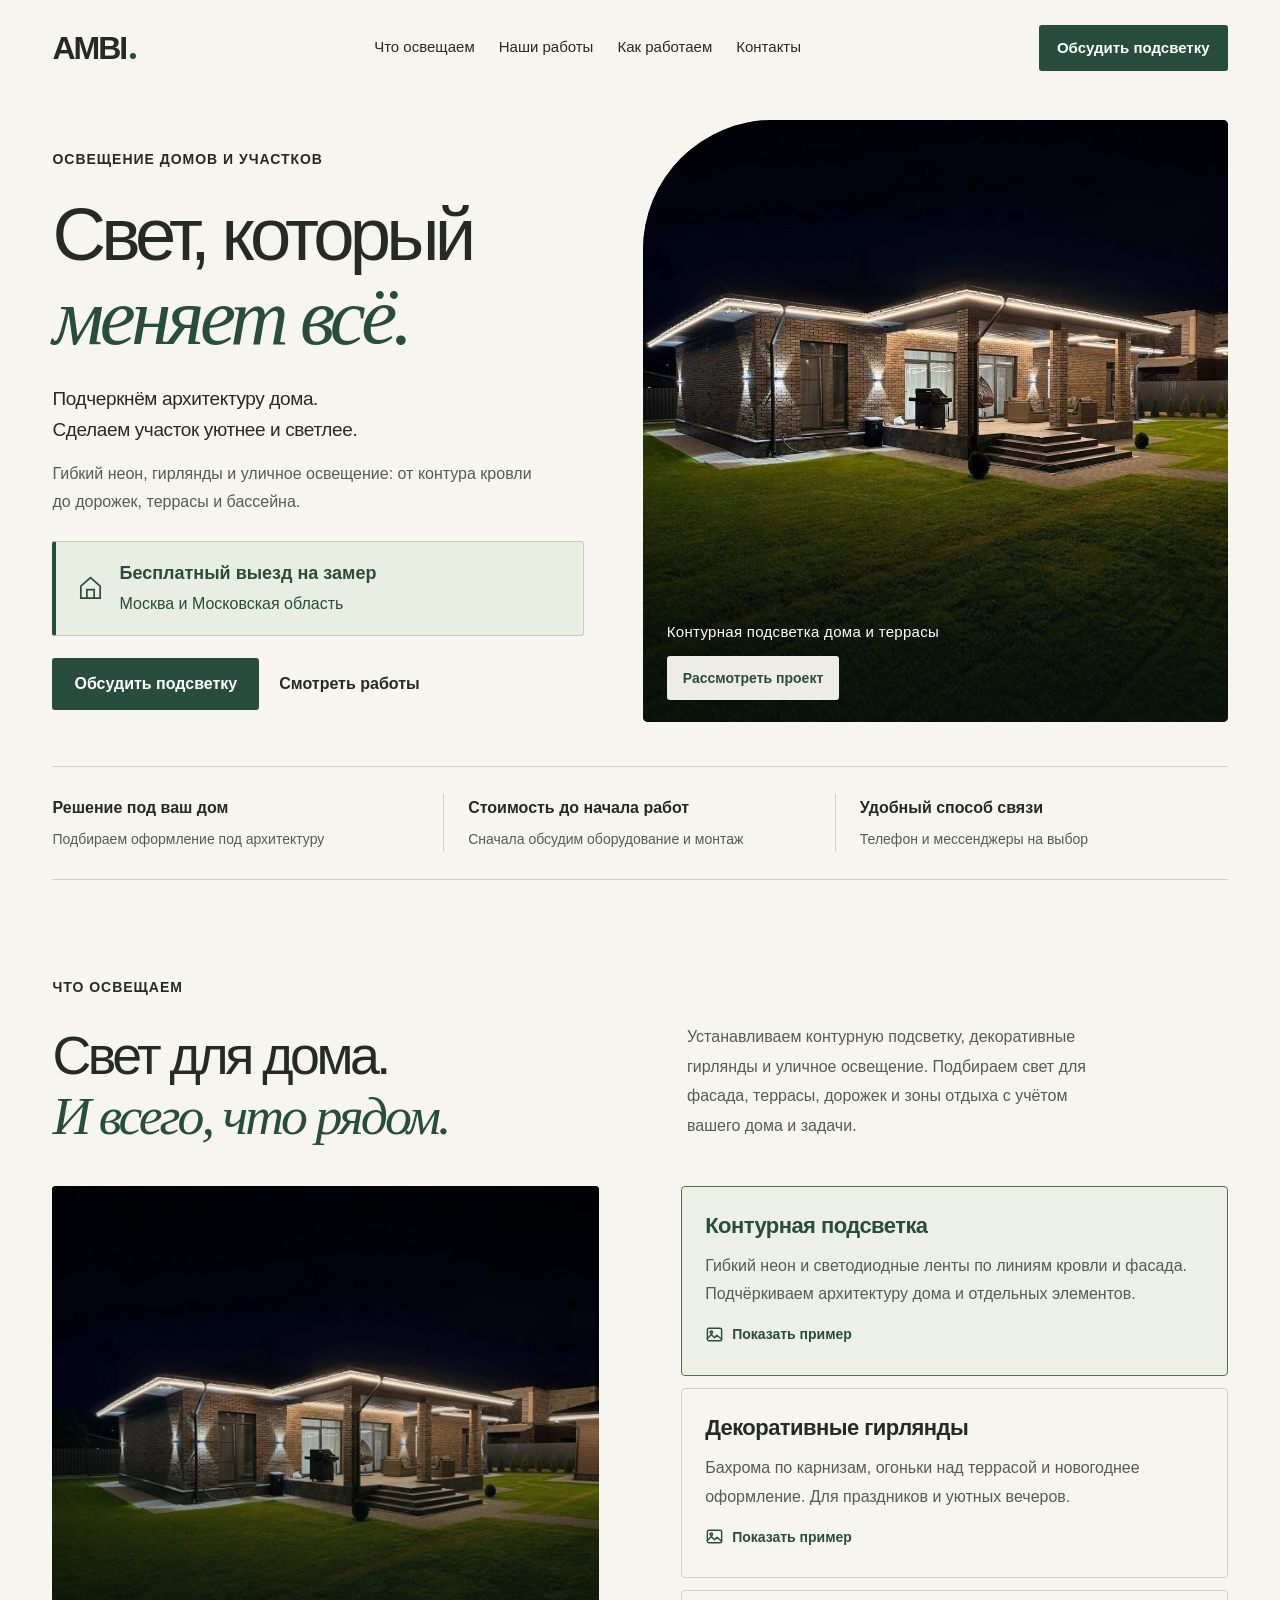
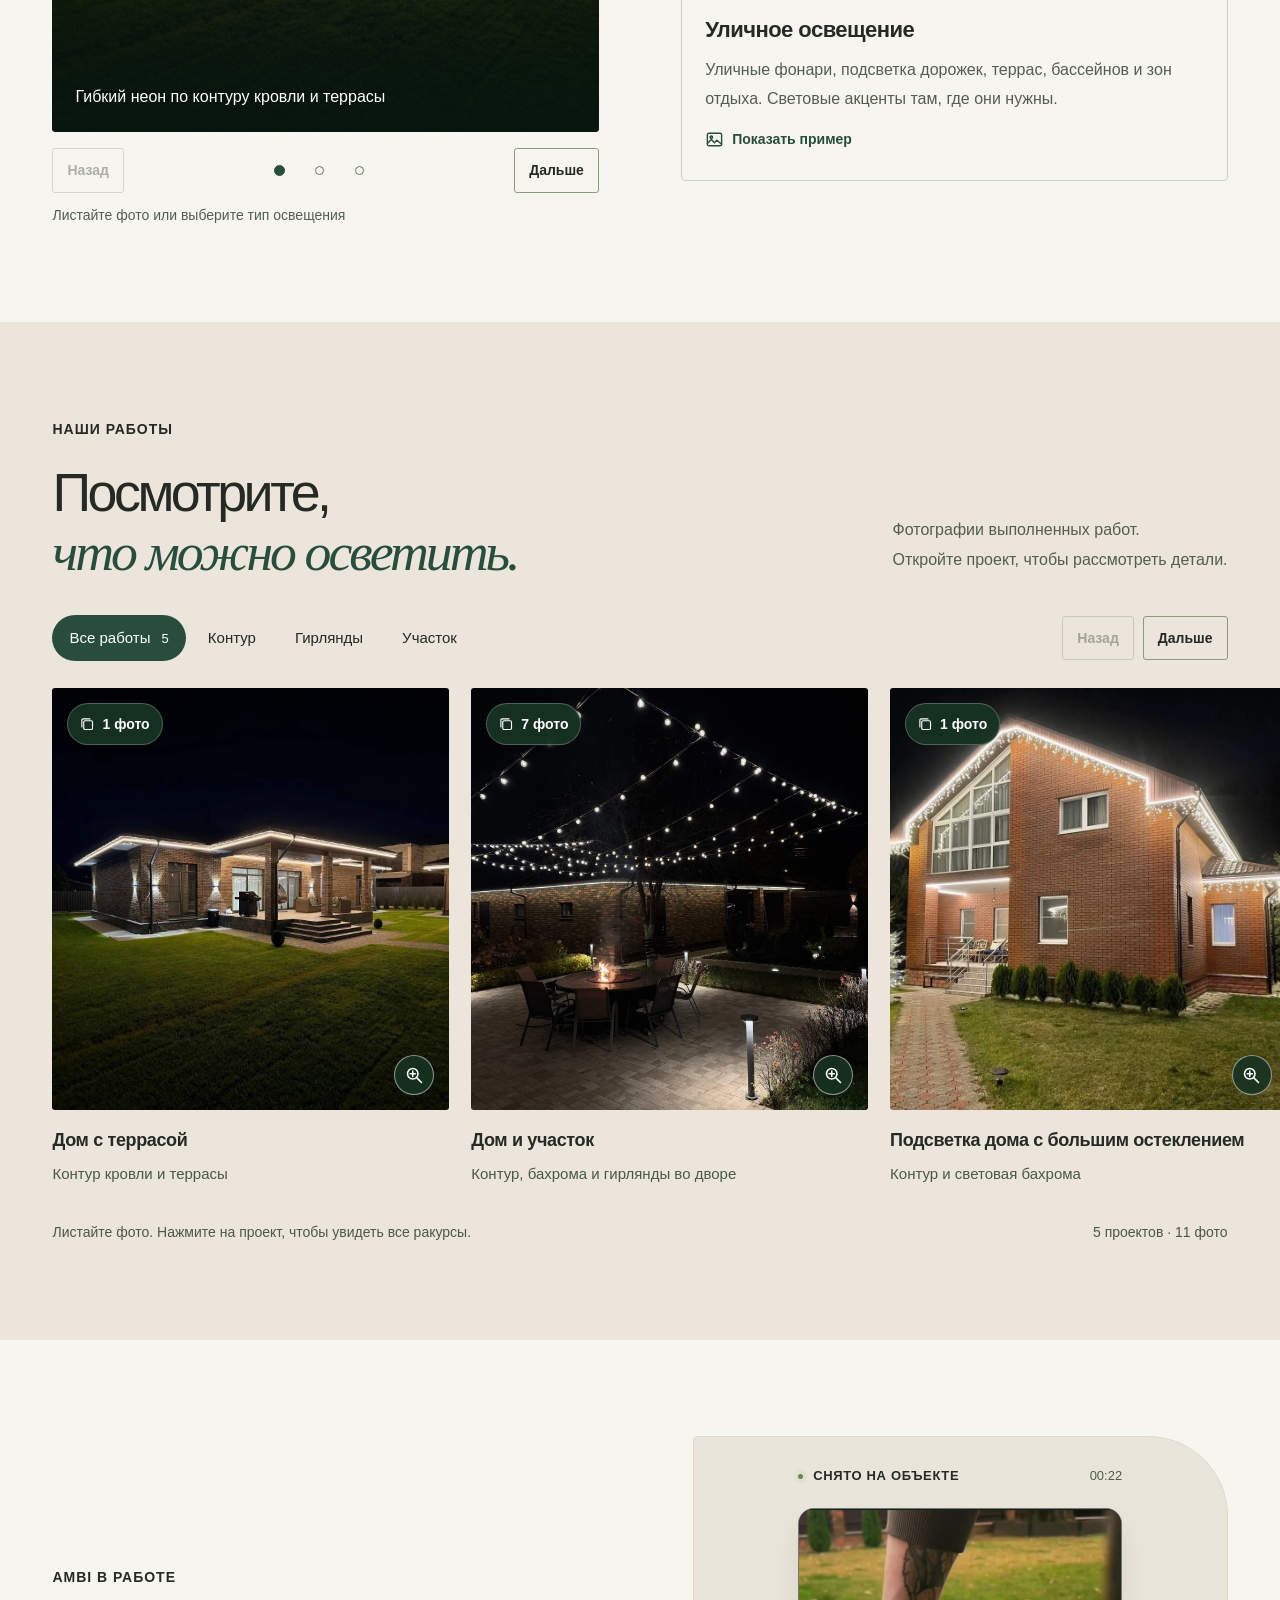
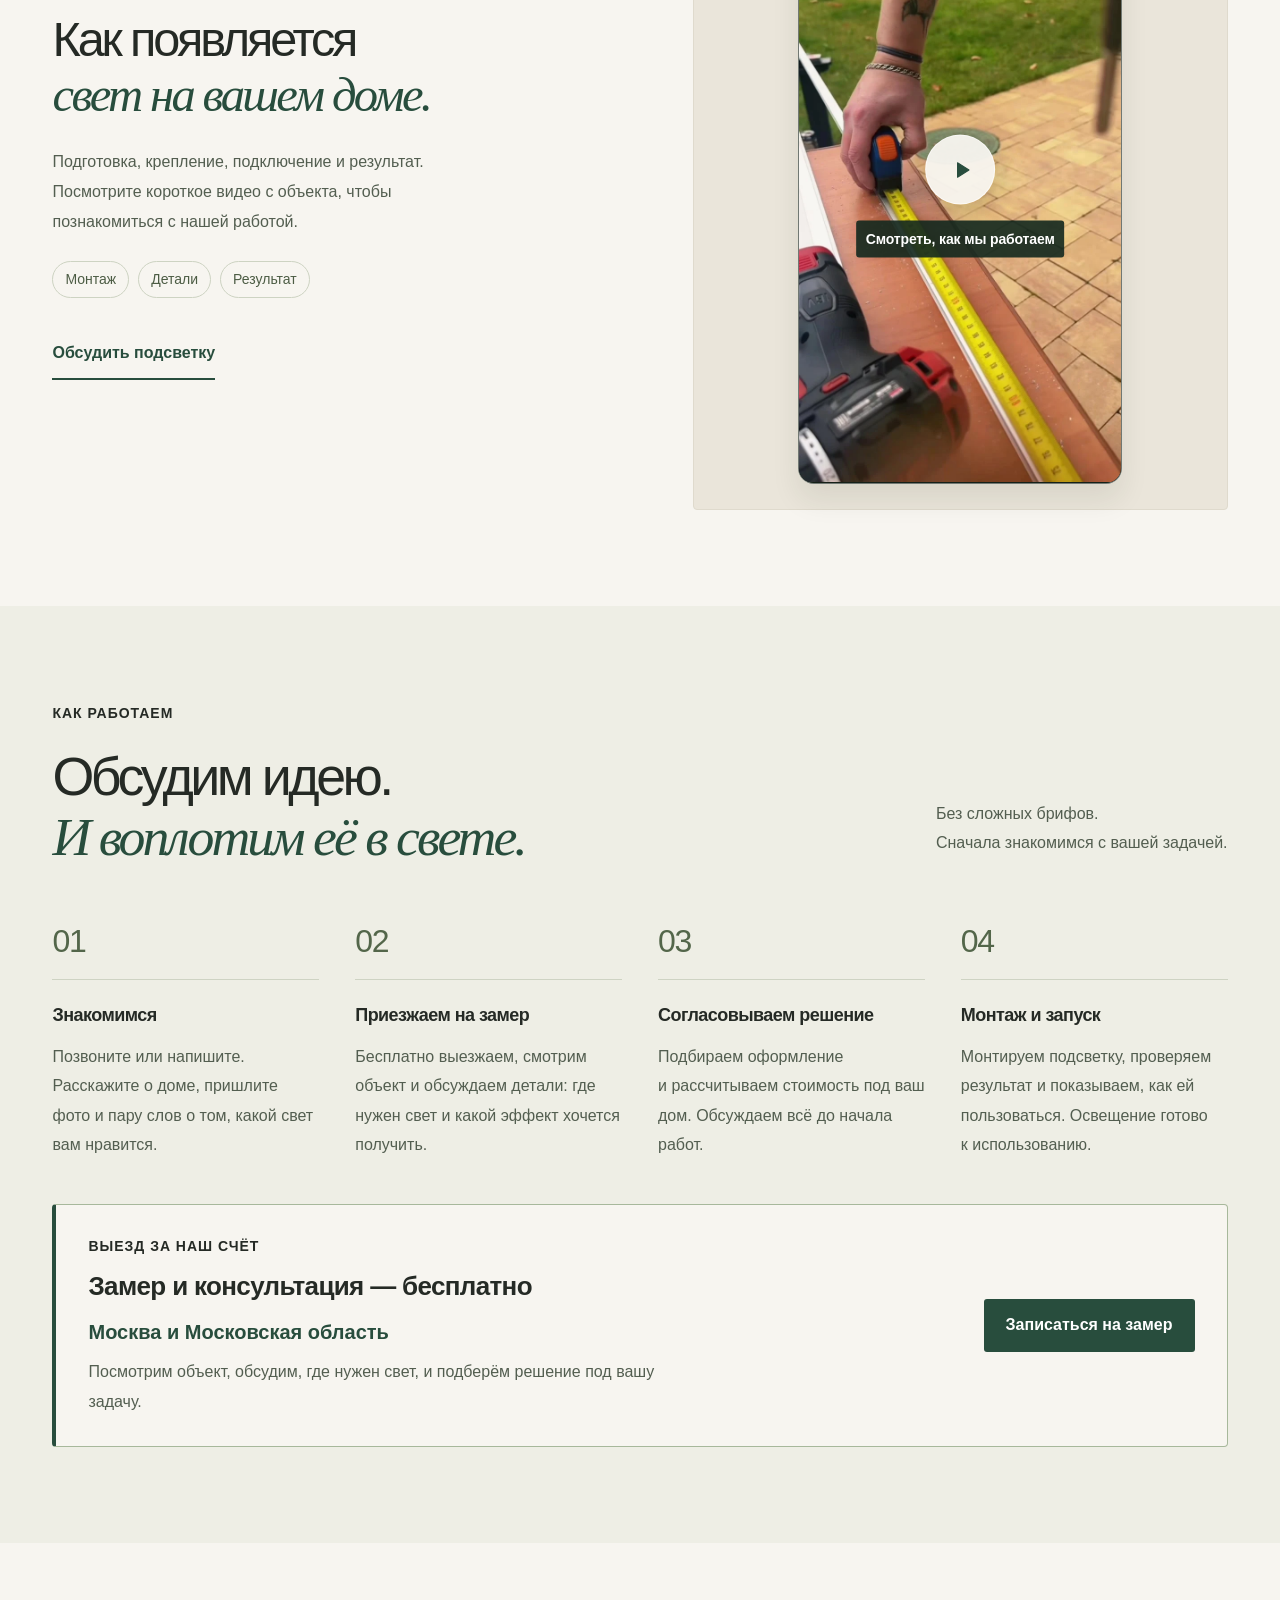
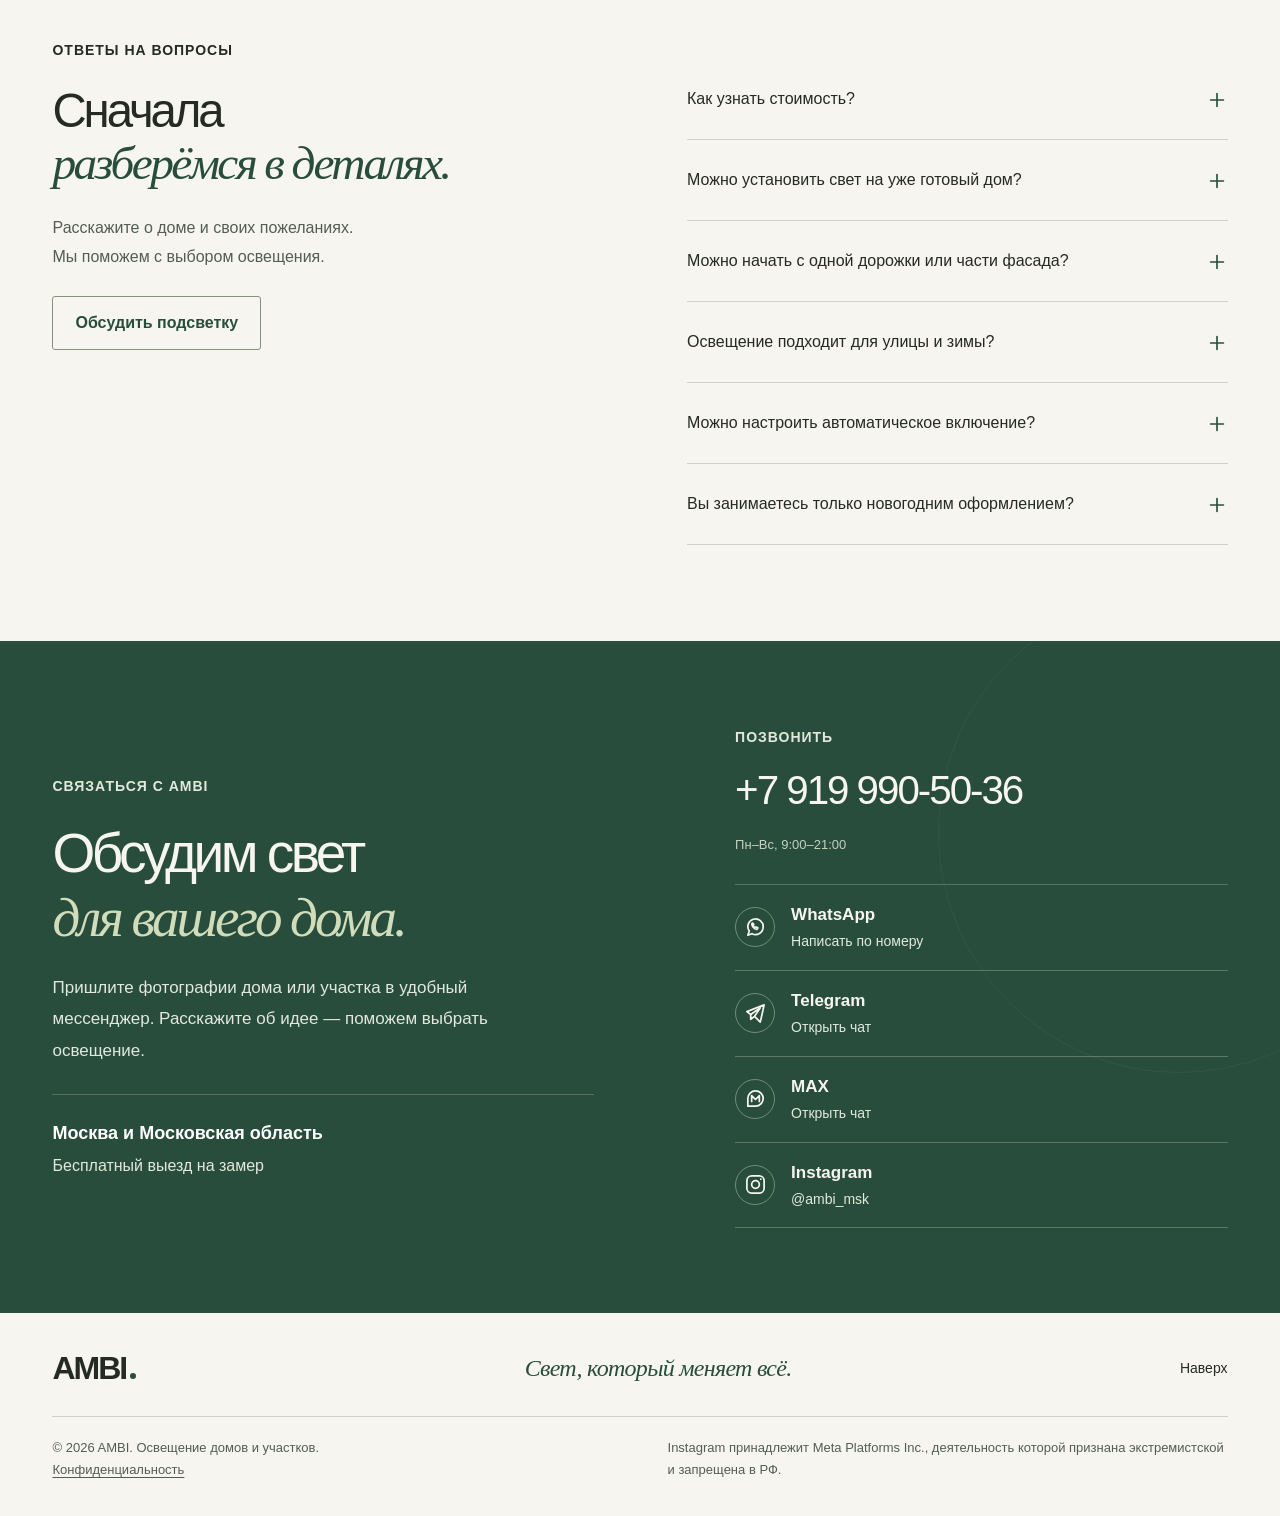
==== commit 1f61b168: "Improve AMBI mobile usability, service galleries and direct contacts" ====
--- a/index.html
+++ b/index.html
@@ -4,25 +4,31 @@
   <meta charset="utf-8">
   <meta name="viewport" content="width=device-width,initial-scale=1">
   <meta name="theme-color" content="#f7f5f0">
-  <title>AMBI — Свет, который меняет всё | Подсветка домов</title>
-  <meta name="description" content="Контурная подсветка домов, гирлянды и световое оформление участка в Москве и Московской области. Фото работ AMBI. Бесплатный выезд на замер: +7 919 990-50-36.">
+  <title>AMBI — подсветка домов и участков в Москве и области</title>
+  <meta name="description" content="Контурная подсветка, гирлянды и уличное освещение: фасады, дорожки, террасы и бассейны. Москва и Московская область. Бесплатный замер: +7 919 990-50-36.">
   <meta property="og:title" content="AMBI — Свет, который меняет всё">
   <meta property="og:description" content="Подсветка домов и участков в Москве и области. Посмотрите работы и обсудите свет для своего дома.">
   <meta property="og:type" content="website">
-  <meta property="og:image" content="https://darona113.github.io/ambi-light/assets/project-09.webp">
+  <meta property="og:url" content="https://darona113.github.io/ambi-light/">
+  <meta property="og:image:width" content="1200">
+  <meta property="og:image:height" content="630">
+  <link rel="canonical" href="https://darona113.github.io/ambi-light/">
+  <meta property="og:image" content="https://darona113.github.io/ambi-light/assets/og-ambi.jpg">
   <link rel="icon" href="assets/favicon.svg" type="image/svg+xml">
   <link rel="preload" href="assets/project-09.webp" as="image" fetchpriority="high">
-  <link rel="stylesheet" href="styles.css?v=20261118-final">
-  <script src="media.js?v=20261118-final" defer></script>
-  <script src="app.js?v=20261118-final" defer></script>
+  <link rel="stylesheet" href="styles.css?v=20261119-update">
+  <script src="media.js?v=20261119-update" defer></script>
+  <script src="app.js?v=20261119-update" defer></script>
+<script type="application/ld+json">{"@context": "https://schema.org", "@type": "LocalBusiness", "name": "AMBI", "url": "https://darona113.github.io/ambi-light/", "telephone": "+79199905036", "description": "Контурная подсветка, гирлянды и уличное освещение домов и участков.", "areaServed": [{"@type": "City", "name": "Москва"}, {"@type": "AdministrativeArea", "name": "Московская область"}], "sameAs": ["https://www.instagram.com/ambi_msk/"], "openingHours": "Mo-Su 09:00-21:00"}</script>
+<script type="application/ld+json">{"@context": "https://schema.org", "@type": "FAQPage", "mainEntity": [{"@type": "Question", "name": "Как узнать стоимость?", "acceptedAnswer": {"@type": "Answer", "text": "Пришлите фото дома или участка и расскажите, что хотите осветить. Цена зависит от выбранного оборудования, длины контура и особенностей монтажа. После замера согласуем решение и стоимость до начала работ."}}, {"@type": "Question", "name": "Можно установить свет на уже готовый дом?", "acceptedAnswer": {"@type": "Answer", "text": "Да. Подберём размещение подсветки и способ крепления с учётом фасада и кровли. Детали подключения обсудим на замере."}}, {"@type": "Question", "name": "Можно начать с одной дорожки или части фасада?", "acceptedAnswer": {"@type": "Answer", "text": "Да. Можно осветить вход, отдельный участок кровли, террасу или дорожку. Не обязательно оформлять весь дом сразу."}}, {"@type": "Question", "name": "Освещение подходит для улицы и зимы?", "acceptedAnswer": {"@type": "Answer", "text": "Для наружного освещения подбираем оборудование под условия эксплуатации. Степень защиты, допустимые температуры и особенности подключения проверяем при выборе конкретного решения."}}, {"@type": "Question", "name": "Можно настроить автоматическое включение?", "acceptedAnswer": {"@type": "Answer", "text": "Вариант управления зависит от оборудования. При подборе можно обсудить обычное включение, таймер и управление со смартфона."}}, {"@type": "Question", "name": "Вы занимаетесь только новогодним оформлением?", "acceptedAnswer": {"@type": "Answer", "text": "Нет. Устанавливаем и постоянное уличное освещение: контур фасада, подсветку дорожек, террас и бассейнов. Праздничные гирлянды — одно из направлений."}}]}</script>
 </head>
-<body>
-  <a class="skip" href="#main">К содержанию</a>
+<body id="top">
+  <a class="skip" href="#main">К содержанию</a>
   <header class="header">
     <div class="wrap header-inner">
-      <a class="brand" href="#" aria-label="AMBI, на главную"><span class="wordmark">AMBI<span class="brand-dot"></span></span><span class="brand-caption">архитектура света</span></a>
+      <a class="brand" href="#top" aria-label="AMBI, на главную"><span class="wordmark">AMBI<span class="brand-dot"></span></span></a>
       <nav class="desktop-nav" aria-label="Основная навигация"><a href="#solutions">Что освещаем</a><a href="#works">Наши работы</a><a href="#process">Как работаем</a><a href="#contacts">Контакты</a></nav>
-      <button class="button button-small header-cta" data-contact>Обсудить проект <span aria-hidden="true"><svg class="icon" viewBox="0 0 24 24" aria-hidden="true" focusable="false"><path d="M6 18 18 6M6 6h12v12"/></svg></span></button>
+      <button class="button button-small header-cta" data-contact>Обсудить подсветку</button>
       <button class="menu-toggle" aria-label="Открыть меню" aria-expanded="false" aria-controls="mobile-nav"><span></span><span></span></button>
     </div>
     <nav id="mobile-nav" class="mobile-nav" aria-label="Мобильная навигация" hidden><a href="#solutions">Что освещаем</a><a href="#works">Наши работы</a><a href="#process">Как работаем</a><a href="#contacts">Контакты</a><a href="tel:+79199905036">+7 919 990-50-36 <svg class="icon" viewBox="0 0 24 24" aria-hidden="true" focusable="false"><path d="M6 18 18 6M6 6h12v12"/></svg></a></nav>
@@ -30,79 +36,77 @@
   <main id="main">
     <section class="hero wrap">
       <div class="hero-copy">
-        <p class="eyebrow"><span class="live-dot"></span> Москва и Московская область</p>
+        <p class="eyebrow">Освещение домов и участков</p>
         <h1>Свет, который<br><span class="serif">меняет всё.</span></h1>
-        <p class="hero-description">Подчеркнём линии дома.<br>Добавим тепла вашим вечерам.</p>
-        <p class="hero-detail">Контурная подсветка и гирлянды<br>для дома, террасы и участка.</p>
-        <div class="hero-actions"><button class="button" data-contact>Хочу такой свет <span aria-hidden="true"><svg class="icon" viewBox="0 0 24 24" aria-hidden="true" focusable="false"><path d="M6 18 18 6M6 6h12v12"/></svg></span></button><a class="text-link" href="#works">Посмотреть работы <span aria-hidden="true"><svg class="icon" viewBox="0 0 24 24" aria-hidden="true" focusable="false"><path d="M12 4v16m-6-6 6 6 6-6"/></svg></span></a></div>
-        <div class="hero-note"><svg aria-hidden="true" viewBox="0 0 24 24"><path d="M4 10 12 3l8 7v10H4V10Z M9 20v-7h6v7"/></svg><span>Приедем на замер бесплатно</span></div>
+        <p class="hero-description">Подчеркнём архитектуру дома.<br>Сделаем участок уютнее и светлее.</p>
+        <p class="hero-detail">Гибкий неон, гирлянды и уличное освещение: от контура кровли до дорожек, террасы и бассейна.</p>
+        <div class="hero-actions"><button class="button" data-contact>Обсудить подсветку</button><a class="text-link" href="#works">Смотреть работы</a></div>
+        <div class="hero-note"><svg viewBox="0 0 24 24" aria-hidden="true"><path d="M4 10 12 3l8 7v10H4V10Z M9 20v-7h6v7"/></svg><div><strong>Бесплатный выезд на замер</strong><span>Москва и Московская область</span></div></div>
       </div>
       <figure class="hero-visual">
         <img id="hero-image" src="assets/project-09.webp" alt="Готовая работа AMBI: световой контур кровли кирпичного дома и террасы" width="1280" height="1280" fetchpriority="high">
         <div class="hero-image-shade"></div>
-        <figcaption><span>Один из наших вечеров</span><span class="image-index">AMBI / 01</span></figcaption>
-        <a class="image-bubble" href="#works" aria-label="Перейти к работам"><span aria-hidden="true"><svg class="icon" viewBox="0 0 24 24" aria-hidden="true" focusable="false"><path d="M6 18 18 6M6 6h12v12"/></svg></span></a>
-        <span class="photo-tag"><span></span> Реальная работа AMBI</span>
+        <figcaption>Контурная подсветка дома и террасы</figcaption>
+        <button class="hero-project-button" data-project="terrace">Рассмотреть проект</button>
+
       </figure>
     </section>
     <div class="benefits wrap">
-      <div><span class="benefit-number">01 /</span><p>Ваш дом — ваш свет<span>Подбираем оформление под архитектуру</span></p></div>
-      <div><span class="benefit-number">02 /</span><p>Понятно ещё до монтажа<span>Обсуждаем решение и стоимость заранее</span></p></div>
-      <div><span class="benefit-number">03 /</span><p>Начнём с разговора<span>Можно просто прислать фото дома</span></p></div>
+      <div><p>Решение под ваш дом<span>Подбираем оформление под архитектуру</span></p></div>
+      <div><p>Стоимость до начала работ<span>Сначала обсудим оборудование и монтаж</span></p></div>
+      <div><p>Удобный способ связи<span>Телефон и мессенджеры на выбор</span></p></div>
     </div>
     <section id="solutions" class="section wrap">
-      <div class="section-heading reveal"><p class="eyebrow">01 — Свет для вашего пространства</p><h2>Дом тот же.<br><span class="serif">Ощущения — другие.</span></h2><p class="section-intro">Мы — AMBI. Занимаемся контурной подсветкой и световым оформлением. Помогаем дому выглядеть красиво вечером, а участку — стать местом, где хочется задержаться.</p></div>
+      <div class="section-heading reveal"><p class="eyebrow">Что освещаем</p><h2>Свет для дома.<br><span class="serif">И всего, что рядом.</span></h2><p class="section-intro">Устанавливаем контурную подсветку, декоративные гирлянды и уличное освещение. Подбираем свет для фасада, террасы, дорожек и зоны отдыха с учётом вашего дома и задачи.</p></div>
       <div class="solutions-layout reveal">
-        <div class="solution-image"><img id="solution-image" src="assets/project-08.webp" alt="Контурная подсветка сложной кровли загородного дома" loading="lazy" width="772" height="772"><span class="solution-caption" id="solution-caption">Линии, которые делают архитектуру выразительнее</span><span class="solution-image-count" aria-hidden="true">01 / 03</span></div>
-        <div class="solution-list" role="tablist" aria-label="Варианты светового оформления">
-          <button class="solution-item active" role="tab" id="solution-tab-0" aria-selected="true" aria-controls="solution-panel" data-solution="0"><span class="solution-number">01</span><span><strong>Контурная подсветка</strong><span class="solution-description">Чёткие линии кровли, карнизов и фасада. Свет, который подчёркивает характер дома.</span></span><span class="solution-arrow" aria-hidden="true"><svg class="icon" viewBox="0 0 24 24" aria-hidden="true" focusable="false"><path d="M6 18 18 6M6 6h12v12"/></svg></span></button>
-          <button class="solution-item" role="tab" id="solution-tab-1" aria-selected="false" aria-controls="solution-panel" tabindex="-1" data-solution="1"><span class="solution-number">02</span><span><strong>Гирлянды и настроение</strong><span class="solution-description">Световая бахрома и огоньки для особенных вечеров. К празднику или просто для себя.</span></span><span class="solution-arrow" aria-hidden="true"><svg class="icon" viewBox="0 0 24 24" aria-hidden="true" focusable="false"><path d="M6 18 18 6M6 6h12v12"/></svg></span></button>
-          <button class="solution-item" role="tab" id="solution-tab-2" aria-selected="false" aria-controls="solution-panel" tabindex="-1" data-solution="2"><span class="solution-number">03</span><span><strong>Террасы и участки</strong><span class="solution-description">Гирлянды над зоной отдыха, уютные уголки и световые акценты на участке.</span></span><span class="solution-arrow" aria-hidden="true"><svg class="icon" viewBox="0 0 24 24" aria-hidden="true" focusable="false"><path d="M6 18 18 6M6 6h12v12"/></svg></span></button>
-          <div id="solution-panel" role="tabpanel" aria-labelledby="solution-tab-0" class="solution-note"><span class="mini-spark" aria-hidden="true"><svg class="icon" viewBox="0 0 24 24" aria-hidden="true" focusable="false"><path d="M12 2v20M2 12h20M5 5l14 14M5 19 19 5"/></svg></span><p>Расскажите, что хочется осветить.<br>Вместе найдём подходящее решение.</p></div>
+        <div class="solution-media">
+          <div id="solution-track" class="solution-track" aria-label="Примеры вариантов освещения" tabindex="0"></div>
+          <div class="solution-controls"><button class="circle-button" id="solution-prev" aria-label="Предыдущий пример"></button><div id="solution-dots" class="slider-dots" role="group" aria-label="Выбор примера освещения"></div><button class="circle-button" id="solution-next" aria-label="Следующий пример"></button></div>
+          <p class="slider-hint">Листайте фото или выберите тип освещения</p>
         </div>
+        <div id="solution-list" class="solution-list" role="group" aria-label="Варианты освещения"></div>
       </div>
     </section>
     <section id="works" class="works-section section">
       <div class="wrap">
-        <div class="works-heading reveal"><div><p class="eyebrow">02 — Наши работы</p><h2>Пусть за нас<br><span class="serif">говорит свет.</span></h2></div><p>Реальные дома. Настоящие вечера.<br>Посмотрите, как свет меняет пространство.</p></div>
-        <div class="gallery-toolbar"><div class="filters" role="group" aria-label="Фильтр работ"><button class="filter active" data-filter="all" aria-pressed="true">Все работы <span>7</span></button><button class="filter" data-filter="contour" aria-pressed="false">Контур</button><button class="filter" data-filter="garlands" aria-pressed="false">Гирлянды</button><button class="filter" data-filter="garden" aria-pressed="false">Участок</button></div><div class="gallery-arrows"><button class="circle-button" id="gallery-prev" aria-label="Предыдущие фотографии"><svg class="icon" viewBox="0 0 24 24" aria-hidden="true" focusable="false"><path d="M20 12H4m6-6-6 6 6 6"/></svg></button><button class="circle-button" id="gallery-next" aria-label="Следующие фотографии"><svg class="icon" viewBox="0 0 24 24" aria-hidden="true" focusable="false"><path d="M4 12h16m-6-6 6 6-6 6"/></svg></button></div></div>
+        <div class="works-heading reveal"><div><p class="eyebrow">Наши работы</p><h2>Посмотрите,<br><span class="serif">что можно осветить.</span></h2></div><p>Фотографии выполненных работ.<br>Откройте проект, чтобы рассмотреть детали.</p></div>
+        <div class="gallery-toolbar"><div class="filters" role="group" aria-label="Фильтр работ"><button class="filter active" data-filter="all" aria-pressed="true">Все работы <span id="project-count">5</span></button><button class="filter" data-filter="contour" aria-pressed="false">Контур</button><button class="filter" data-filter="garlands" aria-pressed="false">Гирлянды</button><button class="filter" data-filter="garden" aria-pressed="false">Участок</button></div><div class="gallery-arrows"><button class="circle-button" id="gallery-prev" aria-label="Предыдущие фотографии"><svg class="icon" viewBox="0 0 24 24" aria-hidden="true" focusable="false"><path d="M20 12H4m6-6-6 6 6 6"/></svg></button><button class="circle-button" id="gallery-next" aria-label="Следующие фотографии"><svg class="icon" viewBox="0 0 24 24" aria-hidden="true" focusable="false"><path d="M4 12h16m-6-6 6 6-6 6"/></svg></button></div></div>
       </div>
       <div id="gallery" class="gallery" tabindex="0" aria-label="Фотографии работ AMBI, листайте горизонтально"></div>
-      <div class="wrap gallery-bottom"><span class="small-caption">Откройте подборку — рассмотрите все ракурсы</span><span id="gallery-status" class="small-caption" aria-live="polite">7 подборок · 13 фото</span></div>
+      <div class="wrap gallery-bottom"><span class="small-caption">Листайте фото. Нажмите на проект, чтобы увидеть все ракурсы.</span><span id="gallery-status" class="small-caption" aria-live="polite">5 проектов · 11 фото</span></div>
     </section>
     <section id="in-action" class="video-section section wrap">
       <div class="video-copy reveal">
-        <p class="eyebrow">AMBI в работе</p>
-        <h2>За красивым светом —<br><span class="serif">внимание к деталям.</span></h2>
-        <p>От первого крепления до вечернего включения. Короткое видео о том, как мы работаем и как появляется свет на вашем доме.</p>
+        <p class="eyebrow">AMBI в работе</p>
+        <h2>Как появляется<br><span class="serif">свет на вашем доме.</span></h2>
+        <p>Подготовка, крепление, подключение и результат. Посмотрите короткое видео с объекта, чтобы познакомиться с нашей работой.</p>
         <div class="video-topics"><span>Монтаж</span><span>Детали</span><span>Результат</span></div>
-        <a class="text-link text-link-strong" href="#contacts">Добавим света вашему дому <span aria-hidden="true"><svg class="icon" viewBox="0 0 24 24" aria-hidden="true" focusable="false"><path d="M6 18 18 6M6 6h12v12"/></svg></span></a>
+        <a class="text-link text-link-strong" href="#contacts">Обсудить подсветку</a>
       </div>
       <div class="reel-stage reveal">
-        <div class="reel-topline"><span class="eyebrow"><span class="live-dot"></span> Снято на объекте</span><span>00:22</span></div>
+        <div class="reel-topline"><span class="eyebrow"><span class="live-dot"></span> Снято на объекте</span><span>00:22</span></div>
         <div class="reel-shell">
           <video id="work-video" controls playsinline preload="none" poster="assets/ambi-in-action-poster.webp" aria-label="Как работает AMBI: монтаж подсветки и готовый результат">
             <source src="assets/ambi-in-action.mp4" type="video/mp4">
-            <a href="assets/ambi-in-action.mp4">Открыть видео о работе AMBI</a>
+            <a href="assets/ambi-in-action.mp4">Открыть видео о работе AMBI</a>
           </video>
           <button id="video-play" class="reel-play" hidden aria-label="Смотреть видео о работе AMBI"><span class="play-disc"><svg class="icon icon-play" viewBox="0 0 24 24" aria-hidden="true" focusable="false"><path d="m9 5 11 7-11 7Z"/></svg></span><span id="video-play-label">Смотреть, как мы работаем</span></button>
         </div>
-        <div class="reel-caption"><span>Из процесса — в настроение.</span><span>AMBI / В ДЕТАЛЯХ</span></div>
       </div>
     </section>
     <section id="process" class="process-section section">
-      <div class="wrap"><div class="process-heading reveal"><div><p class="eyebrow">03 — Всё начинается с вашего дома</p><h2>От идеи<br><span class="serif">до первого включения.</span></h2></div><p>Без сложных брифов.<br>Сначала знакомимся с вашей задачей.</p></div>
-        <div class="steps"><article class="step reveal"><span class="step-count">01<span aria-hidden="true"><svg class="icon" viewBox="0 0 24 24" aria-hidden="true" focusable="false"><path d="M6 18 18 6M6 6h12v12"/></svg></span></span><h3>Знакомимся</h3><p>Позвоните или напишите. Расскажите о доме, пришлите фото и пару слов о том, какой свет вам нравится.</p></article><article class="step reveal"><span class="step-count">02<span aria-hidden="true"><svg class="icon" viewBox="0 0 24 24" aria-hidden="true" focusable="false"><path d="M6 18 18 6M6 6h12v12"/></svg></span></span><h3>Приезжаем на замер</h3><p>Бесплатно выезжаем, смотрим объект и обсуждаем детали: где нужен свет и какой эффект хочется получить.</p></article><article class="step reveal"><span class="step-count">03<span aria-hidden="true"><svg class="icon" viewBox="0 0 24 24" aria-hidden="true" focusable="false"><path d="M6 18 18 6M6 6h12v12"/></svg></span></span><h3>Согласовываем решение</h3><p>Подбираем оформление и рассчитываем стоимость под ваш дом. Обсуждаем всё до начала работ.</p></article><article class="step reveal"><span class="step-count">04<span aria-hidden="true"><svg class="icon" viewBox="0 0 24 24" aria-hidden="true" focusable="false"><path d="M12 2v20M2 12h20M5 5l14 14M5 19 19 5"/></svg></span></span><h3>Включаем красоту</h3><p>Монтируем подсветку, проверяем результат и показываем, как ей пользоваться. Ваш вечер стал светлее.</p></article></div>
-        <div class="measure-note reveal"><span class="mini-spark" aria-hidden="true"><svg class="icon" viewBox="0 0 24 24" aria-hidden="true" focusable="false"><path d="M12 2v20M2 12h20M5 5l14 14M5 19 19 5"/></svg></span><p><strong>Выезд на замер — бесплатно.</strong><span>Москва и Московская область. Удобное время согласуем с вами.</span></p><button class="text-link text-link-strong" data-contact>Договориться о встрече <span aria-hidden="true"><svg class="icon" viewBox="0 0 24 24" aria-hidden="true" focusable="false"><path d="M6 18 18 6M6 6h12v12"/></svg></span></button></div>
+      <div class="wrap"><div class="process-heading reveal"><div><p class="eyebrow">Как работаем</p><h2>Обсудим идею.<br><span class="serif">И воплотим её в свете.</span></h2></div><p>Без сложных брифов.<br>Сначала знакомимся с вашей задачей.</p></div>
+        <div class="steps"><article class="step reveal"><span class="step-count">01<span aria-hidden="true"><svg class="icon" viewBox="0 0 24 24" aria-hidden="true" focusable="false"><path d="M6 18 18 6M6 6h12v12"/></svg></span></span><h3>Знакомимся</h3><p>Позвоните или напишите. Расскажите о доме, пришлите фото и пару слов о том, какой свет вам нравится.</p></article><article class="step reveal"><span class="step-count">02<span aria-hidden="true"><svg class="icon" viewBox="0 0 24 24" aria-hidden="true" focusable="false"><path d="M6 18 18 6M6 6h12v12"/></svg></span></span><h3>Приезжаем на замер</h3><p>Бесплатно выезжаем, смотрим объект и обсуждаем детали: где нужен свет и какой эффект хочется получить.</p></article><article class="step reveal"><span class="step-count">03<span aria-hidden="true"><svg class="icon" viewBox="0 0 24 24" aria-hidden="true" focusable="false"><path d="M6 18 18 6M6 6h12v12"/></svg></span></span><h3>Согласовываем решение</h3><p>Подбираем оформление и рассчитываем стоимость под ваш дом. Обсуждаем всё до начала работ.</p></article><article class="step reveal"><span class="step-count">04<span aria-hidden="true"><svg class="icon" viewBox="0 0 24 24" aria-hidden="true" focusable="false"><path d="M12 2v20M2 12h20M5 5l14 14M5 19 19 5"/></svg></span></span><h3>Монтаж и запуск</h3><p>Монтируем подсветку, проверяем результат и показываем, как ей пользоваться. Освещение готово к использованию.</p></article></div>
+        <div id="measure" class="measure-note reveal"><div><p class="eyebrow">Выезд за наш счёт</p><h3>Замер и консультация — бесплатно</h3><p class="measure-region">Москва и Московская область</p><p class="measure-description">Посмотрим объект, обсудим, где нужен свет, и подберём решение под вашу задачу.</p></div><button class="button" data-contact>Записаться на замер</button></div>
       </div>
     </section>
-    <section class="faq-section section wrap"><div class="faq-intro reveal"><p class="eyebrow">04 — По делу</p><h2>Возможно,<br>вы <span class="serif">хотели спросить.</span></h2><p>Если вашего вопроса здесь нет —<br>просто напишите нам.</p><button class="text-link" data-contact>Задать свой вопрос <span aria-hidden="true"><svg class="icon" viewBox="0 0 24 24" aria-hidden="true" focusable="false"><path d="M6 18 18 6M6 6h12v12"/></svg></span></button></div><div class="faq-list reveal"><details><summary>Сколько стоит подсветка дома?<span aria-hidden="true"><svg class="icon" viewBox="0 0 24 24" focusable="false"><path d="M12 5v14M5 12h14"/></svg></span></summary><p>Стоимость зависит от длины контура, выбранного света, высоты и особенностей монтажа. Напишите нам или позвоните — обсудим задачу, а после бесплатного замера рассчитаем стоимость именно для вашего дома.</p></details><details><summary>Можно начать с небольшой зоны?<span aria-hidden="true"><svg class="icon" viewBox="0 0 24 24" focusable="false"><path d="M12 5v14M5 12h14"/></svg></span></summary><p>Конечно. Можно обсудить подсветку одной террасы, входной группы или части кровли. Расскажите, с чего хотите начать, — подберём подходящий вариант.</p></details><details><summary>Что нужно для первого разговора?<span aria-hidden="true"><svg class="icon" viewBox="0 0 24 24" focusable="false"><path d="M12 5v14M5 12h14"/></svg></span></summary><p>Достаточно фото дома и примерного представления, что хочется осветить. Если есть понравившиеся примеры, покажите их. Если пока нет идей — разберёмся вместе.</p></details><details><summary>Это только новогоднее оформление?<span aria-hidden="true"><svg class="icon" viewBox="0 0 24 24" focusable="false"><path d="M12 5v14M5 12h14"/></svg></span></summary><p>Нет. Свет может радовать и в обычные вечера: подчеркнуть архитектуру дома или сделать уютнее террасу. Решение для праздников или постоянного использования подбираем под вашу задачу.</p></details><details><summary>Вы работаете за пределами Москвы?<span aria-hidden="true"><svg class="icon" viewBox="0 0 24 24" focusable="false"><path d="M12 5v14M5 12h14"/></svg></span></summary><p>Да, работаем по Москве и Московской области. Напишите, где находится дом, и мы согласуем удобное время для бесплатного замера.</p></details></div></section>
-    <section id="contacts" class="contact-section"><div class="wrap contact-layout"><div class="contact-copy reveal"><p class="eyebrow"><span class="live-dot"></span> Давайте знакомиться</p><h2>Ваш дом.<br>Ваше настроение.<br><span class="serif">Наш свет.</span></h2><p>Пришлите фотографию дома или просто расскажите об идее. Ответим на вопросы и договоримся о бесплатном замере.</p><div class="contact-tags"><span>Москва и область</span><span>Бесплатный замер</span></div></div><div class="contact-details reveal"><p class="eyebrow">Начнём с одного звонка</p><a class="contact-phone" href="tel:+79199905036">+7 919 990-50-36</a><p>Звоните или найдите нас в MAX<br>по этому же номеру.</p><div class="contact-options"><button class="contact-option" data-copy><span aria-hidden="true"><svg class="icon" viewBox="0 0 24 24" aria-hidden="true" focusable="false"><path d="M6 18 18 6M6 6h12v12"/></svg></span><span>Написать в MAX<small>Скопировать номер для поиска</small></span></button><div class="contact-option contact-profile"><span><svg class="icon" viewBox="0 0 24 24" aria-hidden="true" focusable="false"><rect x="3" y="3" width="18" height="18" rx="5"/><circle cx="12" cy="12" r="4"/><path d="M17.5 6.5h.01"/></svg></span><span>Instagram<small>AMBI</small></span></div></div></div></div></section>
+    <section class="faq-section section wrap"><div class="faq-intro reveal"><p class="eyebrow">Ответы на вопросы</p><h2>Сначала<br><span class="serif">разберёмся в деталях.</span></h2><p>Расскажите о доме и своих пожеланиях.<br>Мы поможем с выбором освещения.</p><button class="button button-outline" data-contact>Обсудить подсветку</button></div><div class="faq-list reveal"><details><summary>Как узнать стоимость?<span aria-hidden="true"><svg class="icon" viewBox="0 0 24 24"><path d="M12 5v14M5 12h14"/></svg></span></summary><p>Пришлите фото дома или участка и расскажите, что хотите осветить. Цена зависит от выбранного оборудования, длины контура и особенностей монтажа. После замера согласуем решение и стоимость до начала работ.</p></details><details><summary>Можно установить свет на уже готовый дом?<span aria-hidden="true"><svg class="icon" viewBox="0 0 24 24"><path d="M12 5v14M5 12h14"/></svg></span></summary><p>Да. Подберём размещение подсветки и способ крепления с учётом фасада и кровли. Детали подключения обсудим на замере.</p></details><details><summary>Можно начать с одной дорожки или части фасада?<span aria-hidden="true"><svg class="icon" viewBox="0 0 24 24"><path d="M12 5v14M5 12h14"/></svg></span></summary><p>Да. Можно осветить вход, отдельный участок кровли, террасу или дорожку. Не обязательно оформлять весь дом сразу.</p></details><details><summary>Освещение подходит для улицы и зимы?<span aria-hidden="true"><svg class="icon" viewBox="0 0 24 24"><path d="M12 5v14M5 12h14"/></svg></span></summary><p>Для наружного освещения подбираем оборудование под условия эксплуатации. Степень защиты, допустимые температуры и особенности подключения проверяем при выборе конкретного решения.</p></details><details><summary>Можно настроить автоматическое включение?<span aria-hidden="true"><svg class="icon" viewBox="0 0 24 24"><path d="M12 5v14M5 12h14"/></svg></span></summary><p>Вариант управления зависит от оборудования. При подборе можно обсудить обычное включение, таймер и управление со смартфона.</p></details><details><summary>Вы занимаетесь только новогодним оформлением?<span aria-hidden="true"><svg class="icon" viewBox="0 0 24 24"><path d="M12 5v14M5 12h14"/></svg></span></summary><p>Нет. Устанавливаем и постоянное уличное освещение: контур фасада, подсветку дорожек, террас и бассейнов. Праздничные гирлянды — одно из направлений.</p></details></div></section>
+    <section id="contacts" class="contact-section"><div class="wrap contact-layout"><div class="contact-copy reveal"><p class="eyebrow">Связаться с AMBI</p><h2>Обсудим свет<br><span class="serif">для вашего дома.</span></h2><p>Пришлите фотографии дома или участка в удобный мессенджер. Расскажите об идее — поможем выбрать освещение.</p><div class="contact-location"><strong>Москва и Московская область</strong><span>Бесплатный выезд на замер</span></div></div><div class="contact-details reveal"><p class="eyebrow">Позвонить</p><a class="contact-phone" href="tel:+79199905036">+7 919 990-50-36</a><p class="working-hours">Пн–Вс, 9:00–21:00</p><div class="contact-options" data-channel-list></div><div class="max-contact"><strong>MAX</strong><span>+7 919 990-50-36</span></div></div></div></section>
   </main>
-  <footer class="footer wrap"><div class="footer-top"><a class="wordmark" href="#" aria-label="AMBI, наверх">AMBI<span class="brand-dot"></span></a><p class="footer-slogan">Свет, который меняет всё.</p><a href="#">Наверх <span aria-hidden="true"><svg class="icon" viewBox="0 0 24 24" aria-hidden="true" focusable="false"><path d="M12 20V4m-6 6 6-6 6 6"/></svg></span></a></div><div class="footer-bottom"><span>© <span id="year">2026</span> AMBI. Подсветка домов и участков.</span><span>Сделано с вниманием к вашему дому.</span></div></footer>
-  <div class="mobile-contact"><a class="button" href="tel:+79199905036">Позвонить <span aria-hidden="true"><svg class="icon" viewBox="0 0 24 24" aria-hidden="true" focusable="false"><path d="M6 18 18 6M6 6h12v12"/></svg></span></a><button class="button" data-contact>Написать нам <span aria-hidden="true"><svg class="icon" viewBox="0 0 24 24" aria-hidden="true" focusable="false"><path d="M6 18 18 6M6 6h12v12"/></svg></span></button></div>
-  <dialog id="contact-dialog" class="contact-dialog"><button class="dialog-close" data-close aria-label="Закрыть"><svg class="icon" viewBox="0 0 24 24" aria-hidden="true" focusable="false"><path d="m6 6 12 12M6 18 18 6"/></svg></button><p class="eyebrow">Начнём с вашей идеи</p><h2>Добавим<br><span class="serif">немного света?</span></h2><p class="dialog-description">Позвоните или найдите AMBI в MAX по номеру. Можно сразу прислать фото дома.</p><a class="dialog-phone" href="tel:+79199905036">+7 919 990-50-36</a><a class="button" href="tel:+79199905036">Позвонить <span aria-hidden="true"><svg class="icon" viewBox="0 0 24 24" aria-hidden="true" focusable="false"><path d="M6 18 18 6M6 6h12v12"/></svg></span></a><button class="button button-outline" data-copy>Скопировать номер для MAX <span aria-hidden="true"><svg class="icon" viewBox="0 0 24 24" aria-hidden="true" focusable="false"><rect x="8" y="8" width="12" height="12" rx="2"/><path d="M16 8V4H4v12h4"/></svg></span></button><span class="dialog-social">Instagram · AMBI</span><span class="dialog-note">Москва и Московская область · Замер бесплатно</span></dialog>
-  <dialog id="lightbox" class="lightbox"><button class="lightbox-close" data-close aria-label="Закрыть фотографию"><svg class="icon" viewBox="0 0 24 24" aria-hidden="true" focusable="false"><path d="m6 6 12 12M6 18 18 6"/></svg></button><button class="lightbox-prev circle-button" aria-label="Предыдущая фотография"><svg class="icon" viewBox="0 0 24 24" aria-hidden="true" focusable="false"><path d="M20 12H4m6-6-6 6 6 6"/></svg></button><figure><img id="lightbox-image" alt=""><figcaption><span id="lightbox-caption"></span><span id="lightbox-count"></span></figcaption><div id="lightbox-thumbs" class="lightbox-thumbs" role="group" aria-label="Другие ракурсы этой работы" hidden></div></figure><button class="lightbox-next circle-button" aria-label="Следующая фотография"><svg class="icon" viewBox="0 0 24 24" aria-hidden="true" focusable="false"><path d="M4 12h16m-6-6 6 6-6 6"/></svg></button></dialog>
+  <footer class="footer wrap"><div class="footer-top"><a class="wordmark" href="#top" aria-label="AMBI, наверх">AMBI<span class="brand-dot"></span></a><p class="footer-slogan">Свет, который меняет всё.</p><a href="#top">Наверх</a></div><div class="footer-bottom"><span>© <span id="year">2026</span> AMBI. Освещение домов и участков.<br><a href="privacy.html">Конфиденциальность</a></span><span class="instagram-note">Instagram принадлежит Meta Platforms Inc., деятельность которой признана экстремистской и запрещена в РФ.</span></div></footer>
+  <div class="mobile-contact"><a class="button" href="tel:+79199905036">Позвонить</a><button class="button" data-contact>Написать</button></div>
+  <dialog id="contact-dialog" class="contact-dialog"><button class="dialog-close" data-close aria-label="Закрыть"><svg class="icon" viewBox="0 0 24 24" aria-hidden="true"><path d="m6 6 12 12M6 18 18 6"/></svg></button><p class="eyebrow">Контакты AMBI</p><h2>Обсудим<br><span class="serif">вашу идею.</span></h2><p class="dialog-description">Выберите, где удобнее написать. Можно сразу прикрепить фото дома или участка.</p><div class="dialog-channels" data-channel-list></div><a class="dialog-phone" href="tel:+79199905036"><span>Позвонить</span><strong>+7 919 990-50-36</strong></a><p class="working-hours">Пн–Вс, 9:00–21:00</p><div class="max-contact"><strong>MAX</strong><span>+7 919 990-50-36</span></div><p class="dialog-note">Бесплатный замер в Москве и Московской области</p></dialog>
+  <dialog id="lightbox" class="lightbox"><button class="lightbox-close" data-close aria-label="Закрыть фотографию"><svg class="icon" viewBox="0 0 24 24" aria-hidden="true"><path d="m6 6 12 12M6 18 18 6"/></svg></button><div class="lightbox-content"><div class="lightbox-top"><span id="lightbox-title"></span><span id="lightbox-count" aria-live="polite"></span></div><div id="lightbox-track" class="lightbox-track" tabindex="0" aria-label="Фотографии проекта"></div><p id="lightbox-caption"></p><div class="lightbox-controls"><button class="circle-button lightbox-prev" aria-label="Предыдущая фотография"></button><div id="lightbox-thumbs" class="lightbox-thumbs" role="group" aria-label="Другие ракурсы проекта"></div><button class="circle-button lightbox-next" aria-label="Следующая фотография"></button></div></div></dialog>
   <div id="toast" class="toast" role="status" aria-live="polite"></div>
 </body>
 </html>
--- a/styles.css
+++ b/styles.css
@@ -61,3 +61,114 @@
 @media(max-width:600px){.video-section{grid-template-columns:1fr;gap:32px}.video-copy h2{font-size:39px}.video-copy>p:not(.eyebrow){font-size:14px}.video-copy>.text-link-strong{margin-top:23px}.reel-stage{padding:24px 20px 22px;gap:18px;border-top-right-radius:65px}.reel-shell{width:min(100%,324px);border-radius:13px}.reel-topline,.reel-caption{width:min(100%,324px)}.reel-topline>.eyebrow{font-size:8px}.reel-caption{font-size:9px}.reel-caption>span:last-child{font-size:6px}.gallery-stack{font-size:10px;top:13px;left:13px}.gallery-bottom{flex-wrap:wrap;gap:7px}.gallery-bottom .small-caption{font-size:9px}.lightbox figure{grid-column:1}.lightbox.has-collection #lightbox-image{max-height:calc(100dvh - 265px)}.lightbox-thumbs{gap:7px;max-width:100%;margin-top:12px}.lightbox-thumb{flex-basis:62px}.lightbox-thumb img{width:54px!important;height:43px!important}.measure-note>.text-link-strong{font-size:14px;gap:21px;margin-left:0;margin-top:5px}.measure-note>.mini-spark{flex:0 0 30px}.step-count>span .icon{width:24px;height:24px}.text-link-strong>span{font-size:23px}}
 @media(min-width:1800px){.reel-shell{width:360px}.reel-topline,.reel-caption{width:360px}.reel-stage{padding-block:34px;gap:25px}.video-copy>p:not(.eyebrow){font-size:18px;max-width:460px}.video-copy h2{font-size:66px}.video-copy>.text-link-strong,.measure-note>.text-link-strong{font-size:18px;min-height:60px}.video-topics span{font-size:13px}.reel-topline>.eyebrow,.reel-caption{font-size:12px}.reel-caption>span:last-child{font-size:9px}}
 @media(prefers-reduced-motion:reduce){*,*:before,*:after{scroll-behavior:auto!important;transition:none!important;animation:none!important}}
+/* Readability, touch interaction and clear commercial information. */
+:root{--muted:#535e50;--line:#cfd4c8;--green:#284d3d}
+body{font-size:1rem;line-height:1.75}
+button,a,summary{-webkit-tap-highlight-color:transparent}
+.button{justify-content:center;text-align:center;min-height:52px;font-size:1rem;font-weight:650;padding:15px 22px;gap:10px}
+.button-small{font-size:.9375rem;padding:12px 18px;min-height:46px}
+.text-link,.text-link-strong,.video-copy>.text-link-strong,.measure-note>.text-link-strong{font-size:1rem;font-weight:650;min-height:48px;justify-content:center;text-align:center;gap:12px}
+.button-outline{background:transparent;border:1px solid #84947b;color:var(--green)}
+.button-outline:hover{color:#fff}
+.eyebrow,.hero .eyebrow,.section .eyebrow{font-size:.875rem;letter-spacing:.07em}
+.header-inner{gap:20px}.desktop-nav{gap:24px;font-size:.9375rem}.desktop-nav a{padding-block:12px}
+.brand-caption{display:none}.menu-toggle{min-height:44px;min-width:44px}
+.hero{min-height:0;padding-top:24px;gap:5%}
+.hero-copy{padding-top:28px;padding-bottom:12px}
+.hero h1{margin-top:26px;margin-bottom:22px;font-size:clamp(52px,5.8vw,88px)}
+.hero-description{font-size:1.1875rem;line-height:1.65;order:2}
+.hero-detail{font-size:1rem;line-height:1.8;max-width:480px;order:3}
+.hero .eyebrow{order:0}.hero h1{order:1}.hero-actions{order:5;margin-top:22px;gap:20px}
+.hero-actions .button,.hero-actions .text-link{font-size:1rem}
+.hero-note{order:4;display:flex;align-items:center;gap:14px;padding:18px 20px;margin-top:24px;width:100%;background:#e9eee2;border:1px solid #c6d0b8;border-left:4px solid var(--green);border-radius:3px;color:var(--green)}
+.hero-note>svg{width:29px;height:29px;flex-shrink:0;stroke-width:1.4}
+.hero-note strong{display:block;font-size:1.125rem;font-weight:700;line-height:1.5}
+.hero-note span{display:block;font-size:1rem;line-height:1.6;margin-top:4px}
+.hero-visual{min-height:600px}.hero-visual figcaption{font-size:.9375rem;font-weight:500;left:24px;right:24px;bottom:78px;max-width:340px;line-height:1.6}
+.hero-project-button{position:absolute;bottom:22px;left:24px;background:#f7f5f0f5;color:var(--green);font-size:.875rem;font-weight:650;min-height:42px;padding:10px 16px;border-radius:3px}
+.hero-project-button:hover{background:#fff}
+.benefits{padding-block:27px}.benefits p{font-size:1rem}.benefits p span{font-size:.875rem;line-height:1.7;margin-top:6px;color:var(--muted)}
+.section{padding-block:96px}.section-intro,.works-heading>p,.process-heading>p{font-size:1rem;line-height:1.85;color:var(--muted)}
+.section-heading h2,.works-heading h2,.process-heading h2{font-size:clamp(38px,4.2vw,64px)}
+.solutions-layout{align-items:start;gap:7%;margin-top:40px}
+.solution-media{width:100%;min-width:0;order:0}
+.solution-track{display:flex;width:100%;aspect-ratio:1/1;overflow-x:auto;overflow-y:hidden;scroll-snap-type:x mandatory;scrollbar-width:none;scroll-behavior:smooth;-webkit-overflow-scrolling:touch;overscroll-behavior-x:contain;touch-action:pan-x pan-y pinch-zoom;border-radius:4px;background:#1f2f23}
+.solution-track::-webkit-scrollbar,.lightbox-track::-webkit-scrollbar{display:none}
+.solution-slide{flex:0 0 100%;min-width:100%;height:100%;scroll-snap-align:start;position:relative;margin:0;overflow:hidden}
+.solution-slide img{height:100%;width:100%;object-fit:cover;display:block;-webkit-user-drag:none;user-select:none}
+.solution-slide:after{content:'';position:absolute;inset:0;background:linear-gradient(0deg,#07170fe6,transparent 65%);pointer-events:none}
+.solution-slide figcaption{position:absolute;bottom:22px;left:23px;right:23px;z-index:1;color:#fff;font-size:1rem;line-height:1.6}
+.solution-controls{display:flex;align-items:center;gap:12px;margin-top:16px}
+.circle-button{width:auto;height:auto;min-width:70px;min-height:44px;padding:9px 14px;border-radius:3px;font-size:.875rem;font-weight:600;border-color:#8c9b80}
+.slider-dots{display:flex;align-items:center;justify-content:center;flex:1;gap:0}
+.slider-dot{width:40px;height:44px;display:grid;place-items:center;background:none;padding:0}
+.slider-dot:after{content:'';width:7px;height:7px;border:1px solid #65765b;border-radius:50%;background:transparent}
+.slider-dot.active:after{background:var(--green);border-color:var(--green);width:9px;height:9px}
+.slider-hint{font-size:.875rem;color:var(--muted);margin-top:11px;line-height:1.6}
+.solution-list{gap:12px;padding-top:0;order:1}
+.solution-item,.solution-item:first-child{display:block;width:100%;padding:22px 23px;border:1px solid #cbd2c1;border-radius:4px;background:transparent;text-align:left}
+.solution-item.active{background:#edf0e7;border-color:#56704a}
+.solution-item>span{display:block}.solution-item strong{font-size:1.375rem;line-height:1.5;letter-spacing:-.025em;font-weight:600}
+.solution-item .solution-description,.solution-item.active .solution-description{display:block;max-height:none!important;opacity:1!important;overflow:visible!important;margin-top:10px!important;padding:0;font-size:1rem;line-height:1.8;color:var(--muted)}
+.solution-action{display:inline-flex;align-items:center;gap:8px;font-size:.875rem;font-weight:650;margin-top:13px;color:var(--green)}
+.solution-action .icon{width:19px;height:19px}
+.gallery-toolbar{flex-wrap:wrap;gap:18px;margin-top:32px}.filters{gap:5px}.filter{font-size:.9375rem;padding:10px 17px;min-height:44px}
+.filter span{font-size:.8125rem;opacity:1}.gallery-arrows{display:flex;gap:9px}
+.gallery{scroll-snap-type:x proximity;touch-action:pan-x pan-y pinch-zoom;overscroll-behavior-x:contain;-webkit-overflow-scrolling:touch;padding-bottom:12px}
+.gallery-card{flex:0 0 clamp(285px,31vw,420px);touch-action:pan-x pan-y pinch-zoom;user-select:none;-webkit-user-select:none}
+.gallery-image{height:clamp(330px,33vw,460px)}.gallery-image img{object-fit:cover;object-position:center;-webkit-user-drag:none}
+.gallery-caption{margin-top:17px}.gallery-caption strong{font-size:1.125rem;font-weight:650;line-height:1.5}.gallery-caption small{font-size:.9375rem;line-height:1.7;color:#4c5848;margin-top:7px}
+.gallery-stack{font-size:.875rem;background:#173222f2;padding:8px 12px}.gallery-enlarge{opacity:1;transform:none;background:#173222e6;width:40px;height:40px}
+.gallery-bottom{gap:12px;flex-wrap:wrap;margin-top:21px}.small-caption{font-size:.875rem;color:#4c5848}
+.video-copy>p:not(.eyebrow){font-size:1rem;color:var(--muted);max-width:420px;line-height:1.9}.video-copy h2{font-size:clamp(38px,3.8vw,58px)}
+.video-topics span{font-size:.875rem;color:#4c5c44;padding:7px 12px}.reel-topline>.eyebrow{font-size:.8125rem;letter-spacing:.05em}.reel-topline>span:last-child{font-size:.8125rem;color:#4d5d43}
+.reel-caption{font-size:.8125rem;color:#4d5d43}.reel-caption>span:last-child{font-size:.75rem;letter-spacing:.02em}.reel-play{font-size:.875rem}.reel-play>#video-play-label{background:#13291ee6;padding:8px 10px;border-radius:3px;text-shadow:none}
+.step-count{font-size:2rem;color:#53664a}.step-count>span{display:none}.step h3{font-size:1.125rem;font-weight:650;line-height:1.55}.step p{font-size:1rem;line-height:1.85;color:var(--muted)}
+.measure-note{display:grid;grid-template-columns:1fr auto;align-items:center;gap:28px;padding:30px 32px;margin-top:44px;border:1px solid #a7b89b;border-left:4px solid var(--green);background:var(--paper);border-radius:4px}
+.measure-note h3{font-size:1.625rem;line-height:1.45;font-weight:650;letter-spacing:-.025em;margin-top:11px}
+.measure-note .measure-region{font-size:1.25rem;font-weight:700;line-height:1.6;color:var(--green);margin-top:10px}
+.measure-note .measure-description{font-size:1rem;color:var(--muted);max-width:570px;line-height:1.85;margin-top:9px}
+.measure-note .eyebrow{font-size:.875rem}.measure-note>.button{font-size:1rem;margin:0;white-space:normal}
+.faq-intro>p:not(.eyebrow){font-size:1rem;color:var(--muted);line-height:1.85}.faq-intro>.button{margin-top:24px}
+.faq-list summary{font-size:1rem;min-height:80px;line-height:1.65;gap:22px}.faq-list details p{font-size:1rem;line-height:1.85;max-width:100%;padding-right:20px;color:var(--muted)}
+.contact-section{padding-block:85px}.contact-copy h2{font-size:clamp(42px,4.3vw,66px);line-height:1.15}.contact-copy>p:not(.eyebrow){font-size:1.0625rem;line-height:1.85;color:#e2e9dc;max-width:445px}
+.contact-copy .eyebrow,.contact-details>.eyebrow{font-size:.875rem;color:#e2e9dc;opacity:1}
+.contact-location{border-top:1px solid #93a98a66;padding-top:23px;margin-top:28px;color:#fff}.contact-location strong{font-size:1.125rem;display:block;line-height:1.7}.contact-location span{display:block;font-size:1rem;color:#e2e9dc;margin-top:3px}
+.contact-phone{font-size:clamp(28px,3.15vw,46px);font-weight:500;white-space:nowrap;line-height:1.7;margin-top:7px}
+.contact-options{margin-top:26px}.channel-link{display:flex;align-items:center;gap:16px;padding:17px 0;border-bottom:1px solid #c4d2bc55;color:inherit;min-height:78px;width:100%}
+.channel-link strong{display:block;font-size:1.0625rem;line-height:1.5;font-weight:650}.channel-link small{display:block;font-size:.875rem;line-height:1.6;color:#e2e9dc;margin-top:3px}
+.channel-icon{display:grid;place-items:center;width:40px;height:40px;flex-shrink:0;border:1px solid #c4d2bc77;border-radius:50%}.channel-icon .icon{width:23px;height:23px}
+.channel-link:hover{color:#d8e7bf}.max-contact{display:flex;flex-wrap:wrap;gap:10px 22px;align-items:center;justify-content:space-between;padding:16px 0;margin-top:15px;border-top:1px solid #c4d2bc55;font-size:1rem}.max-contact span{white-space:nowrap}
+.working-hours{font-size:1rem;line-height:1.7;color:#e2e9dc;margin-top:20px}.working-hours strong{display:block;font-size:.875rem;font-weight:500}
+.footer{padding-block:34px}.footer-top>a:last-child{font-size:.875rem}.footer-bottom{font-size:.8125rem;align-items:start;gap:30px;line-height:1.7}.instagram-note{max-width:560px}.footer-slogan{font-size:1.5rem}
+#contact-dialog,#contact-dialog:modal{width:min(490px,calc(100vw - 28px));padding:40px 32px 30px;max-height:calc(100dvh - 28px);border-radius:5px}
+#contact-dialog .eyebrow{font-size:.875rem}#contact-dialog h2{font-size:2.375rem;line-height:1.13}#contact-dialog .dialog-description{font-size:1rem;line-height:1.8;margin-top:16px}
+.dialog-channels{margin-top:22px}.dialog-channels .channel-link{border:1px solid #b9c6af;border-radius:3px;margin-bottom:9px;padding:13px 16px;color:var(--green);background:#fff;min-height:72px}
+.dialog-channels .channel-link:hover{background:#eaf0e3}.dialog-channels .channel-link small{color:#53644b}.dialog-channels .channel-icon{border-color:#9bac8e}
+#contact-dialog .dialog-phone{display:block;margin:22px 0 0;font-size:1.4375rem;line-height:1.7;letter-spacing:-.025em}
+.dialog-phone>span{font-size:.875rem;display:block;letter-spacing:0}.dialog-phone>strong{font-size:1.4375rem;white-space:nowrap;font-weight:600;display:block}
+#contact-dialog .dialog-note{font-size:.875rem;line-height:1.75;margin-top:22px;color:#4e5d45}.contact-dialog .working-hours{color:#4e5d45;font-size:.9375rem;margin-top:18px}.contact-dialog .max-contact{border-color:#b9c6af}
+.dialog-close{width:44px;height:44px;right:9px;top:9px;padding:9px}
+.mobile-contact .button{display:flex!important;align-items:center!important;justify-content:center!important;text-align:center!important;font-size:.9375rem;font-weight:650;line-height:1.4;min-height:48px;flex:1 1 0;white-space:nowrap;padding:13px 10px}
+body.modal-open .mobile-contact{visibility:hidden}
+/* Full-size native swipe viewer: no event emulation is required for iOS. */
+.lightbox,.lightbox:modal{inset:0;width:100vw;max-width:100vw;height:100dvh;max-height:100dvh;padding:32px 65px;margin:0;background:transparent;overflow:hidden}
+.lightbox[open]{display:flex;align-items:center;justify-content:center}.lightbox::backdrop{background:#0c1a11f5;backdrop-filter:blur(8px)}
+.lightbox-content{width:100%;max-width:1160px;height:100%;min-height:0;display:flex;flex-direction:column;gap:16px}
+.lightbox-top{display:flex;justify-content:space-between;gap:25px;padding-right:35px;color:white;align-items:center;min-height:32px}.lightbox-top>span:first-child{font-size:1.125rem;font-weight:600}.lightbox-top>span:last-child{font-size:.875rem;white-space:nowrap;color:#e2eadb}
+.lightbox-track{flex:1;min-height:0;width:100%;display:flex;overflow-x:auto;overflow-y:hidden;scroll-snap-type:x mandatory;scrollbar-width:none;-webkit-overflow-scrolling:touch;overscroll-behavior-x:contain;touch-action:pan-x pan-y pinch-zoom}
+.lightbox-slide{height:100%;flex:0 0 100%;min-width:100%;scroll-snap-align:start;display:flex;align-items:center;justify-content:center}
+.lightbox-slide img{display:block;max-width:100%;max-height:100%;width:100%;height:100%;object-fit:contain;user-select:none;-webkit-user-drag:none}
+#lightbox-caption{font-size:1rem;line-height:1.65;color:white;margin:0;min-height:26px}
+.lightbox-controls{display:grid;grid-template-columns:auto minmax(0,1fr) auto;gap:18px;align-items:center;width:100%}
+.lightbox-controls .circle-button{position:static;color:white;border-color:#d4dfc977;width:auto;min-width:80px;min-height:44px;height:auto;padding:10px 14px}
+.lightbox-thumbs{display:flex;justify-content:flex-start;width:max-content;max-width:100%;overflow-x:auto;gap:8px;margin:0 auto;padding:4px 2px;scrollbar-width:thin}
+.lightbox-thumb{flex:0 0 70px;border:1px solid transparent;padding:3px;opacity:.65;background:none}.lightbox-thumb img{width:62px!important;height:48px!important;object-fit:cover;max-height:none!important}.lightbox-thumb.active{opacity:1;border-color:#e4eddb}
+.lightbox-close{position:absolute;width:44px;height:44px;right:15px;top:16px;color:white;padding:9px}
+@media(max-width:1150px){.desktop-nav{gap:19px;font-size:.875rem}.header-inner{gap:16px}.hero h1{font-size:clamp(49px,5.6vw,75px)}.hero-visual{min-height:610px}.solution-item,.solution-item:first-child{padding:20px}.solution-item strong{font-size:1.25rem}}
+@media(max-width:850px){.header-inner{height:80px}.hero{grid-template-columns:1fr;gap:32px}.hero-copy{padding-top:14px}.hero h1{font-size:clamp(55px,8.2vw,76px);white-space:normal;max-width:650px}.hero-visual{min-height:520px}.hero-copy{padding-bottom:0}.hero-note{max-width:600px}.hero-detail{max-width:600px}.benefits{gap:20px}.benefits>div{padding:0 13px}.benefits p{font-size:.9375rem}.benefits p span{font-size:.875rem}.section-heading{grid-template-columns:1fr;gap:22px}.section-heading>.eyebrow{margin:0}.section-intro{max-width:640px}.solutions-layout{grid-template-columns:1fr 1fr;gap:25px}.solution-item,.solution-item:first-child{padding:18px}.solution-item strong{font-size:1.125rem}.solution-item .solution-description{font-size:.9375rem}.solution-slide figcaption{font-size:.9375rem;left:18px;right:18px;bottom:18px}.measure-note{grid-template-columns:1fr}.measure-note .button{justify-self:start}.contact-layout{gap:45px}.contact-copy h2{font-size:44px}.contact-phone{font-size:30px}.steps{gap:32px}.step p{font-size:1rem}.faq-list summary{font-size:1rem}.faq-list details p{font-size:1rem}.video-section{gap:5%}.video-copy h2{font-size:38px}}
+@media(max-width:600px){:root{--gutter:22px}.header-inner{height:76px;gap:10px}.header-cta{font-size:.8125rem;min-height:44px;max-width:166px;padding:10px 13px;line-height:1.45}.wordmark{font-size:30px}.menu-toggle{width:44px;padding:10px}.mobile-nav a{font-size:1rem;padding:13px 0}.hero{padding-top:20px;padding-bottom:32px;gap:30px}.hero-copy{padding-top:0}.hero .eyebrow{font-size:.8755rem;letter-spacing:.06em}.hero h1{font-size:clamp(47px,11.7vw,67px);margin-top:22px;margin-bottom:21px;letter-spacing:-.06em}.hero-description{font-size:1.125rem;line-height:1.7}.hero-detail{font-size:1rem;line-height:1.8;margin-top:13px}.hero-note{padding:16px 15px;margin-top:22px;gap:12px}.hero-note strong{font-size:1.0625rem;line-height:1.6}.hero-note span{font-size:.9375rem;line-height:1.75}.hero-note>svg{width:25px;height:25px}.hero-actions{display:grid;grid-template-columns:1fr;width:100%;gap:8px;margin-top:22px}.hero-actions .button{width:100%;font-size:1rem;min-height:52px}.hero-actions .text-link{font-size:1rem;width:100%;min-height:46px;margin:0;border:0}.hero-visual{min-height:410px;border-top-left-radius:70px}.hero-visual figcaption{left:20px;right:20px;bottom:80px;font-size:.9375rem;max-width:275px}.hero-project-button{left:20px;bottom:22px;font-size:.875rem;min-height:42px}.benefits{grid-template-columns:1fr;padding-block:25px;gap:23px}.benefits>div{padding:0}.benefits p{font-size:1rem}.benefits p span{font-size:.875rem}.section{padding-block:64px}.eyebrow,.section .eyebrow{font-size:.875rem;letter-spacing:.06em}.section-heading h2,.works-heading h2,.process-heading h2{font-size:39px;line-height:1.13}.section-intro{font-size:1rem;margin-top:0;padding:0;line-height:1.85}.solutions-layout{grid-template-columns:1fr;gap:26px;margin-top:30px}.solution-list{order:0}.solution-media{order:1}.solution-item,.solution-item:first-child{padding:20px}.solution-item strong{font-size:1.25rem}.solution-item .solution-description{font-size:1rem;line-height:1.8}.solution-action{font-size:.875rem}.solution-slide figcaption{font-size:.9375rem;line-height:1.75}.slider-hint{font-size:.875rem}.solution-controls{gap:9px}.circle-button{font-size:.875rem;min-height:44px;padding:10px 13px}.slider-dot{width:34px}.works-heading>p,.process-heading>p{font-size:1rem;margin-top:22px}.gallery-toolbar{display:flex;gap:15px;margin-top:24px}.filters{gap:4px;width:100%}.filter{font-size:.875rem;padding:10px 14px;min-height:44px}.gallery-arrows{display:flex;justify-content:flex-end;width:100%}.gallery{gap:18px;margin-top:19px;padding-bottom:8px}.gallery-card{flex-basis:calc(100vw - var(--gutter)*2 - 24px)}.gallery-image{height:360px;max-height:none}.gallery-caption strong{font-size:1.0625rem;line-height:1.55}.gallery-caption small{font-size:.9375rem;line-height:1.7}.gallery-stack{font-size:.875rem}.small-caption,.gallery-bottom .small-caption{font-size:.875rem}.gallery-bottom>span:last-child{white-space:normal}.video-section{grid-template-columns:1fr;gap:30px}.video-copy h2{font-size:39px}.video-copy>p:not(.eyebrow){font-size:1rem;line-height:1.9;max-width:100%}.video-copy>.text-link-strong{font-size:1rem;justify-content:center}.reel-stage{padding:22px 18px;border-top-right-radius:48px}.reel-topline>.eyebrow{font-size:.75rem}.reel-caption{font-size:.8125rem;gap:12px}.reel-caption>span:last-child{font-size:.75rem}.video-topics{gap:7px}.video-topics span{font-size:.8125rem}.reel-play{font-size:.875rem}.steps{grid-template-columns:1fr;gap:26px;margin-top:34px}.step-count{font-size:1.75rem;padding-bottom:15px}.step h3{font-size:1.1875rem;margin-top:16px}.step p{font-size:1rem;margin-top:9px;max-width:100%}.measure-note{padding:24px 21px;gap:22px;margin-top:34px;display:grid;grid-template-columns:1fr}.measure-note h3{font-size:1.625rem;line-height:1.4}.measure-note .measure-region{font-size:1.1875rem;line-height:1.65}.measure-note .measure-description{font-size:1rem}.measure-note>.button{width:100%;font-size:1rem;justify-self:stretch}.faq-section{gap:28px}.faq-intro h2{font-size:39px}.faq-intro>p:not(.eyebrow){font-size:1rem}.faq-intro>.button{font-size:1rem}.faq-list summary{font-size:1rem;line-height:1.7;min-height:78px}.faq-list details p{font-size:1rem;padding-right:8px;line-height:1.85}.contact-section{padding-block:62px}.contact-layout{grid-template-columns:1fr;gap:38px}.contact-copy h2{font-size:42px;line-height:1.13;margin-top:23px}.contact-copy>p:not(.eyebrow){font-size:1rem;line-height:1.85;max-width:100%}.contact-location{margin-top:23px;padding-top:22px}.contact-location strong{font-size:1.125rem}.contact-location span{font-size:1rem}.contact-phone{font-size:clamp(27px,7.5vw,33px);margin-top:5px;line-height:1.7}.contact-options{margin-top:22px}.channel-link{padding-block:17px}.channel-link strong{font-size:1.0625rem}.channel-link small{font-size:.875rem}.working-hours{font-size:1rem}.footer{padding-bottom:96px;padding-top:28px}.footer-top{gap:18px}.footer-slogan{font-size:1.1875rem}.footer-bottom{font-size:.8125rem;gap:12px}.mobile-contact{gap:10px;padding:10px var(--gutter) calc(10px + env(safe-area-inset-bottom));box-shadow:0 -3px 18px #20331e08}.mobile-contact .button{font-size:.9375rem;min-height:48px}.lightbox,.lightbox:modal{padding:60px 12px 20px}.lightbox-content{gap:14px}.lightbox-top{padding-right:10px;gap:18px}.lightbox-top>span:first-child{font-size:1rem;line-height:1.5}.lightbox-top>span:last-child{font-size:.875rem}#lightbox-caption{font-size:.9375rem;line-height:1.6}.lightbox-controls{grid-template-columns:1fr 1fr;gap:12px}.lightbox-thumbs{grid-column:1/-1;grid-row:1;max-width:100%;margin:0}.lightbox-controls .circle-button{grid-row:2;width:100%;min-width:0;position:static;font-size:.875rem}.lightbox-prev{grid-column:1}.lightbox-next{grid-column:2}.lightbox-thumb{flex-basis:64px}.lightbox-thumb img{width:56px!important;height:44px!important}.lightbox-close{top:10px;right:9px}.toast{font-size:.875rem;bottom:90px}#contact-dialog,#contact-dialog:modal{padding:40px 23px 27px}#contact-dialog h2{font-size:2.25rem}#contact-dialog .dialog-description{font-size:1rem}.dialog-channels .channel-link{padding:13px 14px}.dialog-channels .channel-icon{width:36px;height:36px}.dialog-channels .channel-link strong{font-size:1rem}.dialog-phone>strong{font-size:1.3125rem}.dialog-note{font-size:.875rem}html{scroll-padding-top:95px}}
+@media(max-width:360px){:root{--gutter:17px}.header-inner{gap:6px}.wordmark{font-size:28px}.header-cta{font-size:.8125rem;max-width:154px;padding:9px 10px}.hero h1{font-size:47px}.hero-note{padding:15px 12px;gap:9px}.hero-note strong{font-size:1rem}.hero-note span{font-size:.9375rem}.section-heading h2,.works-heading h2,.process-heading h2,.video-copy h2,.faq-intro h2{font-size:36px}.contact-copy h2{font-size:38px}.filter{padding-inline:11px}.gallery-image{height:330px}.reel-caption{flex-direction:column;align-items:flex-start;gap:4px}.reel-topline>.eyebrow{font-size:.75rem}.contact-phone{font-size:27px}}
+@media(min-width:1800px){.hero h1{font-size:100px}.hero-visual{min-height:740px}.hero-description{font-size:1.4375rem}.hero-detail{font-size:1.125rem}.hero-note strong{font-size:1.375rem}.hero-note span{font-size:1.125rem}.hero-actions .button,.hero-actions .text-link{font-size:1.125rem}.section-intro,.works-heading>p,.process-heading>p{font-size:1.125rem}.solution-item strong{font-size:1.625rem}.solution-item .solution-description{font-size:1.125rem}.solution-action{font-size:1rem}.gallery-caption strong{font-size:1.375rem}.gallery-caption small{font-size:1.0625rem}.step h3{font-size:1.375rem}.step p{font-size:1.125rem}.contact-copy>p:not(.eyebrow){font-size:1.125rem}.contact-copy h2{font-size:76px}.faq-list summary,.faq-list details p{font-size:1.125rem}.measure-note h3{font-size:2rem}.measure-note .measure-region{font-size:1.5rem}.measure-note .measure-description{font-size:1.125rem}.measure-note .button{font-size:1.125rem}.hero-visual figcaption{font-size:1.125rem}}
+@media(prefers-reduced-motion:reduce){.solution-track,.gallery,.lightbox-track{scroll-behavior:auto}.motion-ready .reveal{opacity:1;transform:none}}
+.information-page{max-width:900px;padding-block:65px 90px}.information-page h1{font-size:clamp(36px,5vw,64px);margin:22px 0 35px;line-height:1.16}.information-page h2{font-size:24px;font-weight:600;margin:30px 0 12px;letter-spacing:-.03em}.information-page p{font-size:16px;line-height:1.9;color:#465440;margin-bottom:18px}.information-page p a{text-decoration:underline}.information-page>.button{margin-top:25px}.footer-bottom a{text-decoration:underline;text-underline-offset:3px}
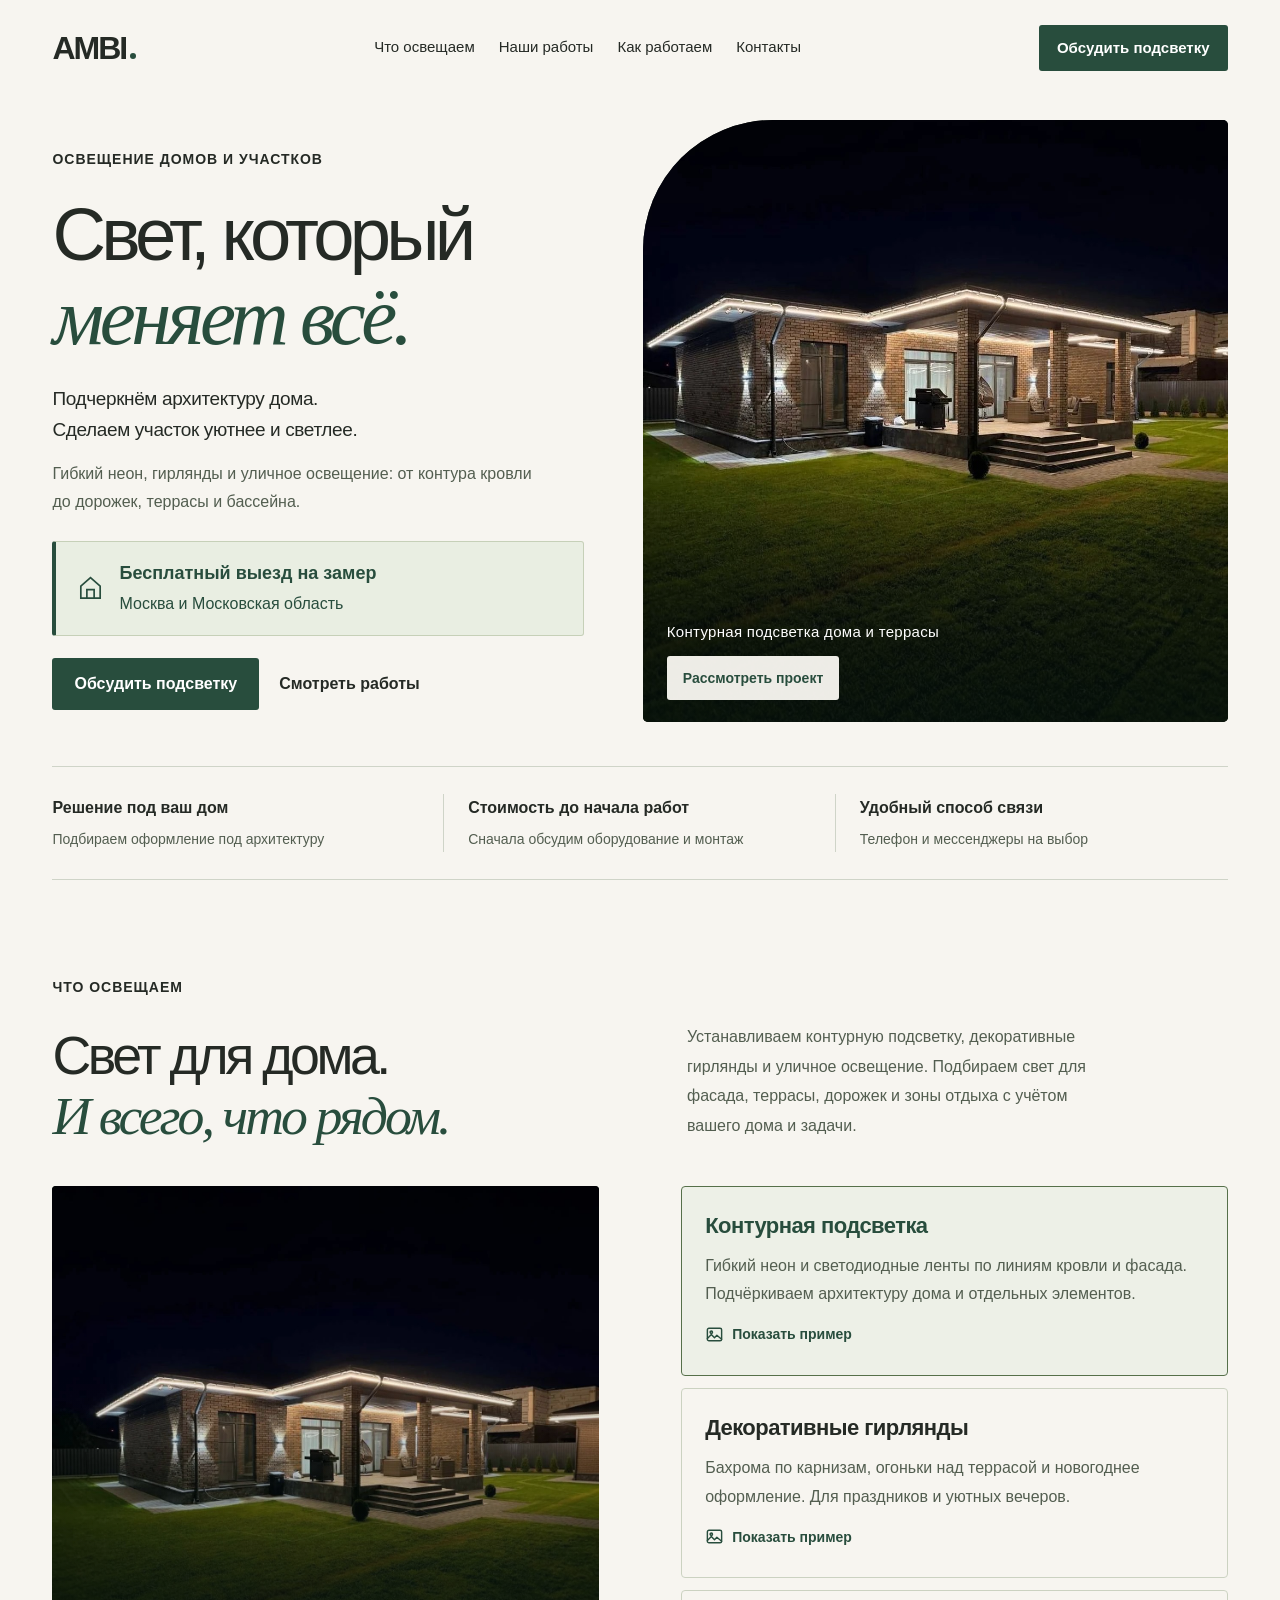
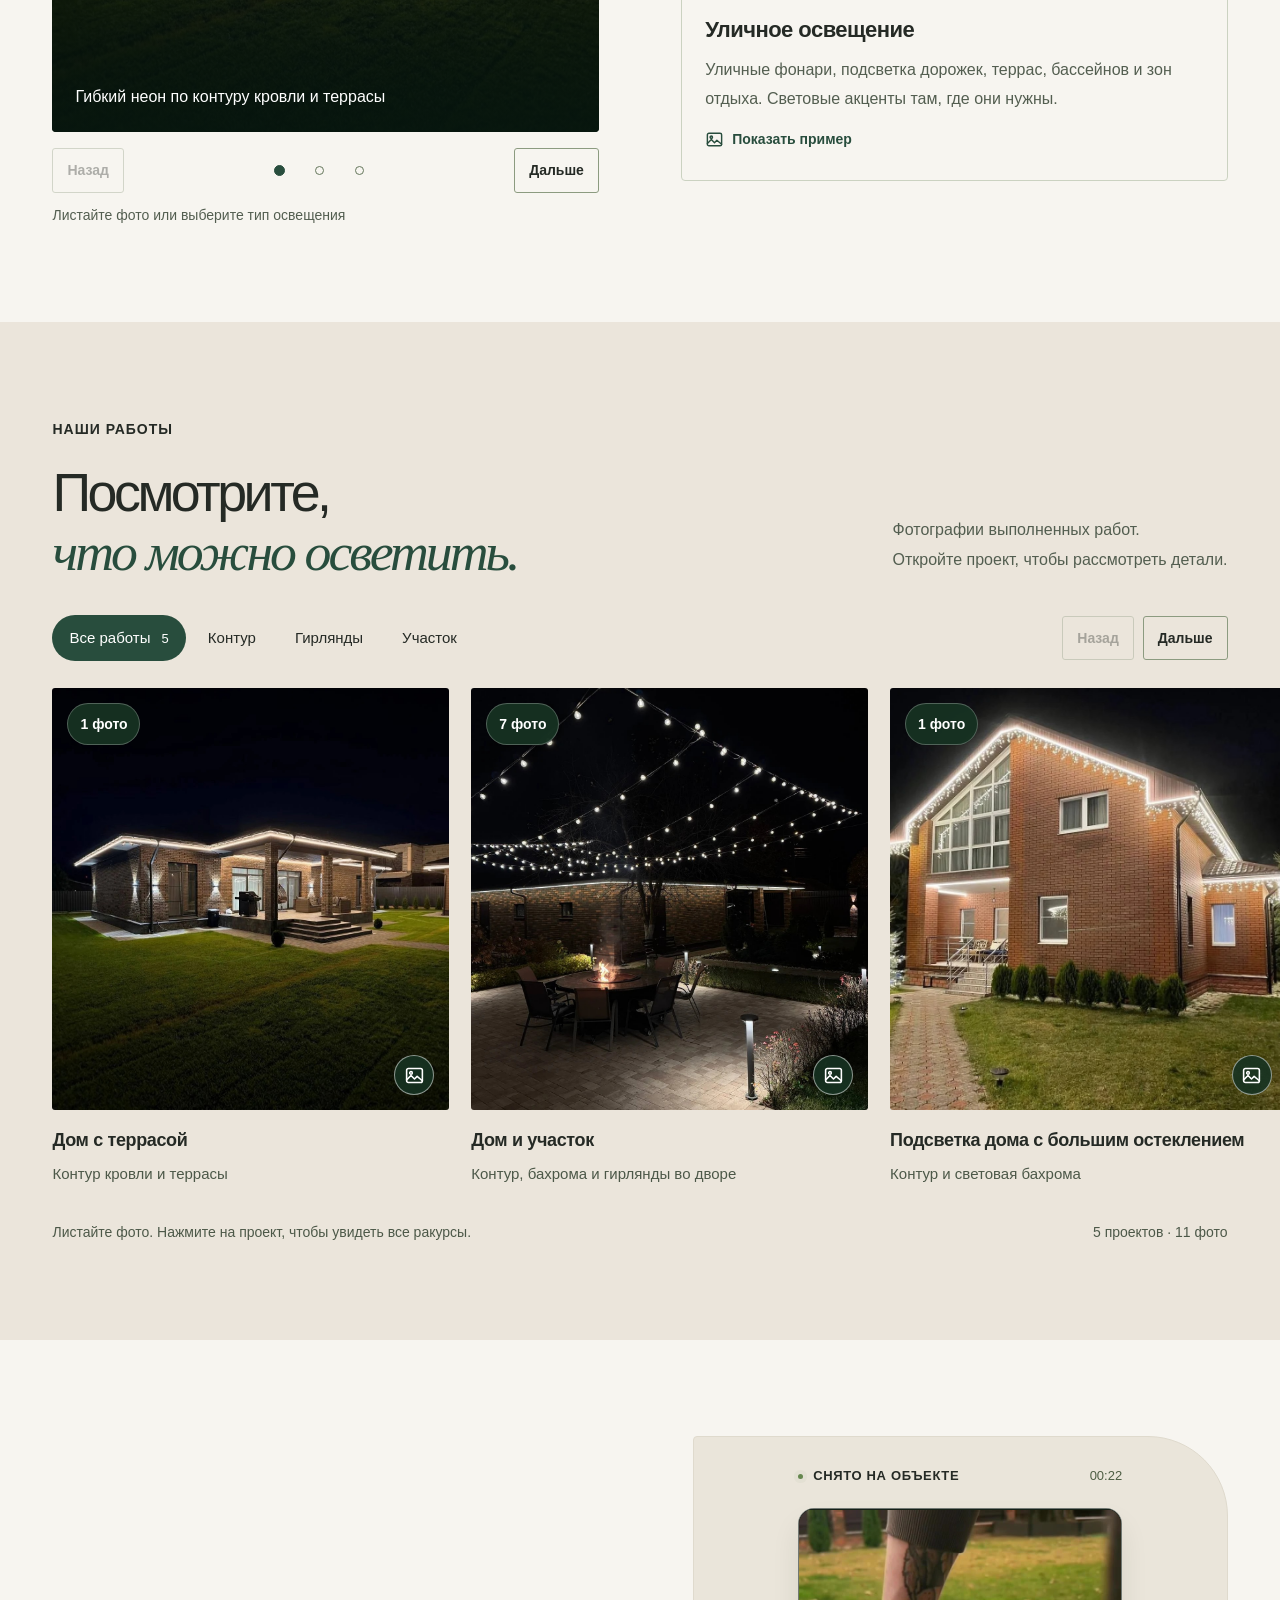
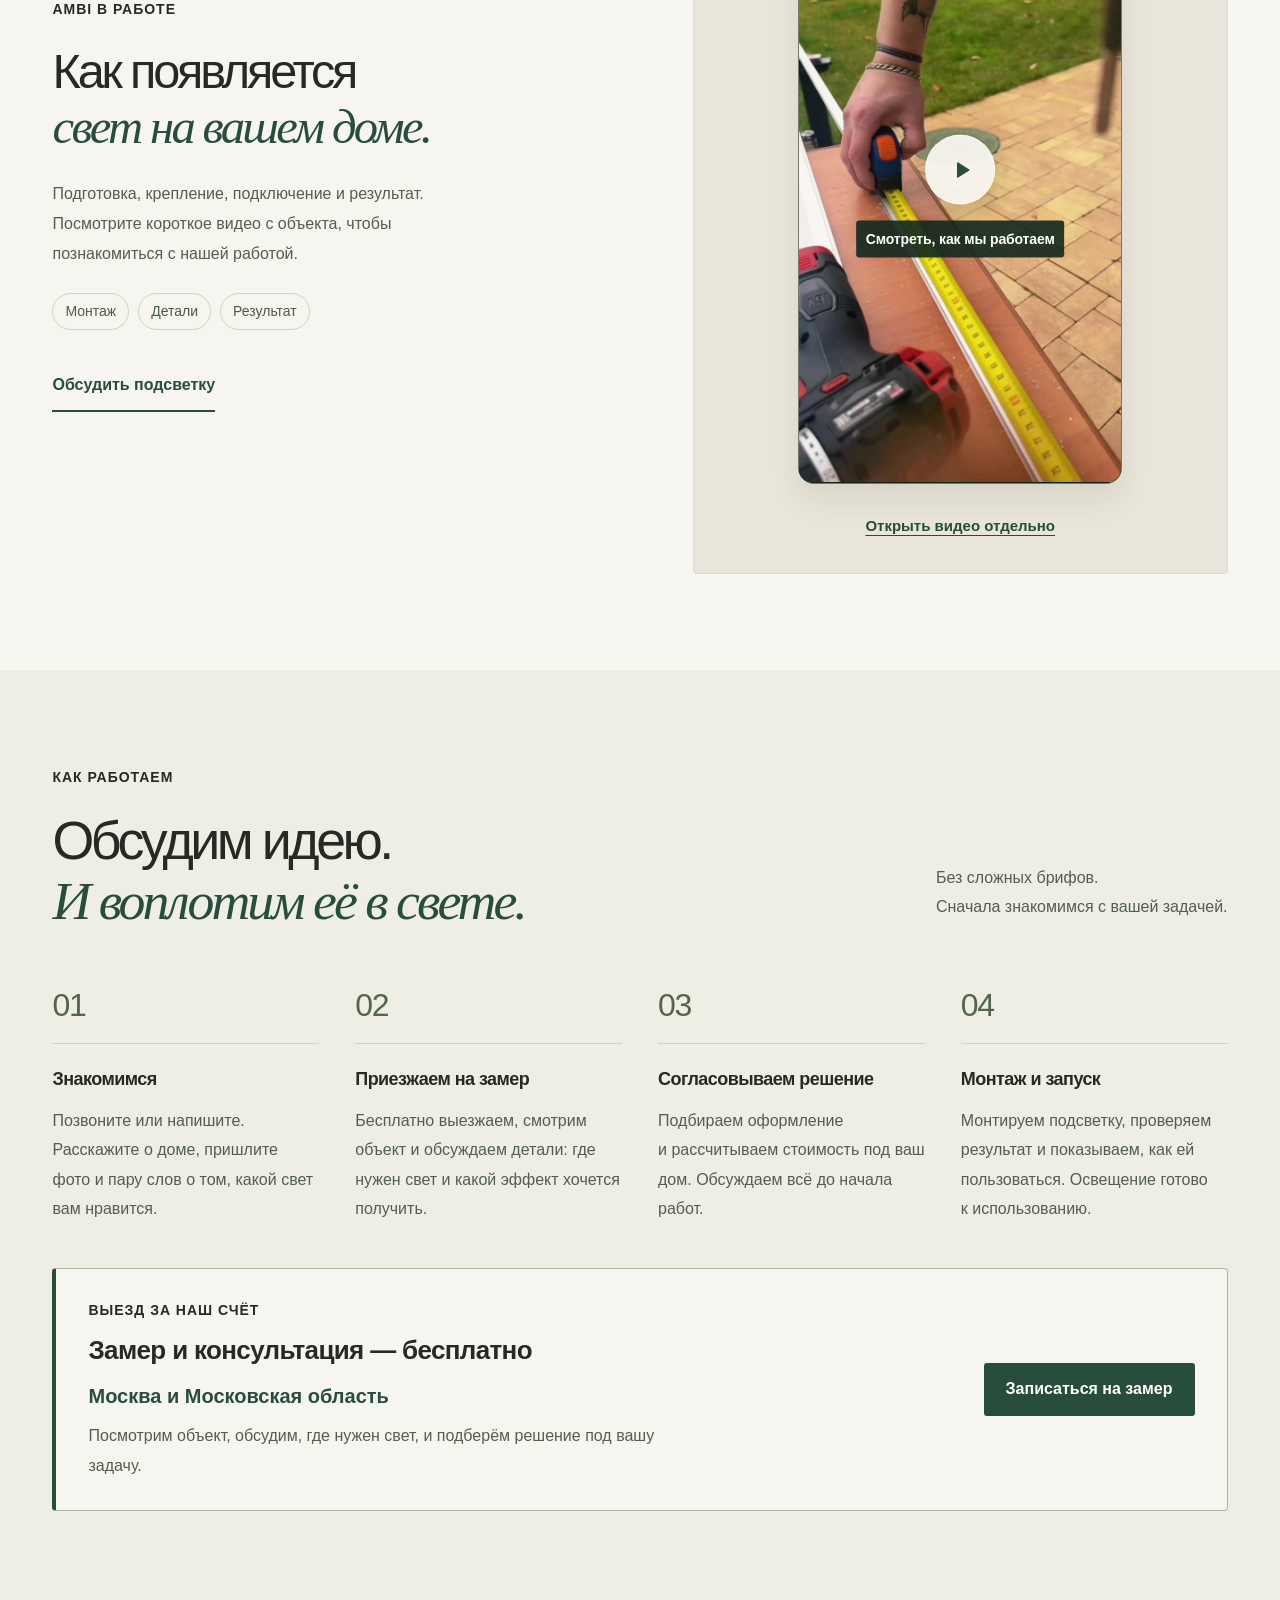
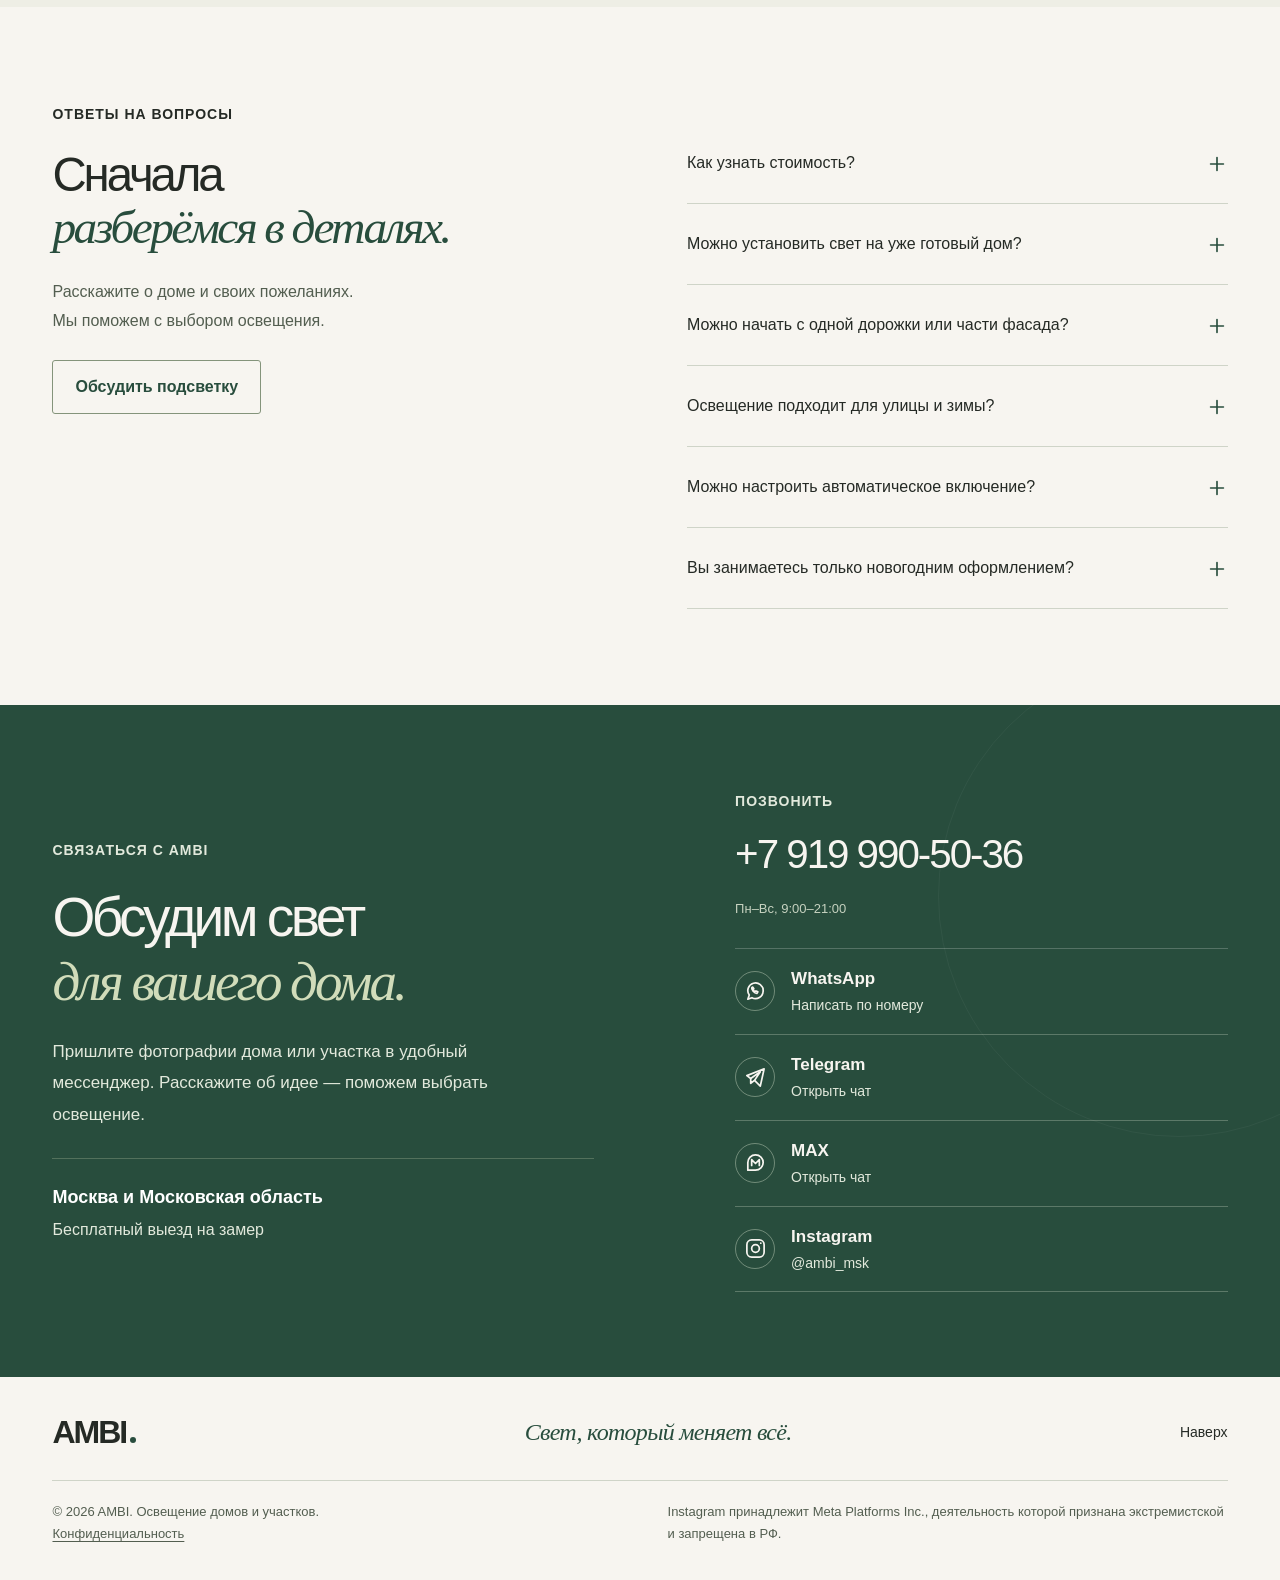
==== commit 11648767: "Make photos and video robust in messenger browsers" ====
--- a/index.html
+++ b/index.html
@@ -15,10 +15,10 @@
   <link rel="canonical" href="https://darona113.github.io/ambi-light/">
   <meta property="og:image" content="https://darona113.github.io/ambi-light/assets/og-ambi.jpg">
   <link rel="icon" href="assets/favicon.svg" type="image/svg+xml">
-  <link rel="preload" href="assets/project-09.webp" as="image" fetchpriority="high">
-  <link rel="stylesheet" href="styles.css?v=20261119-update">
-  <script src="media.js?v=20261119-update" defer></script>
-  <script src="app.js?v=20261119-update" defer></script>
+  <link rel="preload" href="assets/project-09.jpg" as="image" fetchpriority="high">
+  <link rel="stylesheet" href="styles.css?v=20261119-media2">
+  <script src="media.js?v=20261119-media2" defer></script>
+  <script src="app.js?v=20261119-media2" defer></script>
 <script type="application/ld+json">{"@context": "https://schema.org", "@type": "LocalBusiness", "name": "AMBI", "url": "https://darona113.github.io/ambi-light/", "telephone": "+79199905036", "description": "Контурная подсветка, гирлянды и уличное освещение домов и участков.", "areaServed": [{"@type": "City", "name": "Москва"}, {"@type": "AdministrativeArea", "name": "Московская область"}], "sameAs": ["https://www.instagram.com/ambi_msk/"], "openingHours": "Mo-Su 09:00-21:00"}</script>
 <script type="application/ld+json">{"@context": "https://schema.org", "@type": "FAQPage", "mainEntity": [{"@type": "Question", "name": "Как узнать стоимость?", "acceptedAnswer": {"@type": "Answer", "text": "Пришлите фото дома или участка и расскажите, что хотите осветить. Цена зависит от выбранного оборудования, длины контура и особенностей монтажа. После замера согласуем решение и стоимость до начала работ."}}, {"@type": "Question", "name": "Можно установить свет на уже готовый дом?", "acceptedAnswer": {"@type": "Answer", "text": "Да. Подберём размещение подсветки и способ крепления с учётом фасада и кровли. Детали подключения обсудим на замере."}}, {"@type": "Question", "name": "Можно начать с одной дорожки или части фасада?", "acceptedAnswer": {"@type": "Answer", "text": "Да. Можно осветить вход, отдельный участок кровли, террасу или дорожку. Не обязательно оформлять весь дом сразу."}}, {"@type": "Question", "name": "Освещение подходит для улицы и зимы?", "acceptedAnswer": {"@type": "Answer", "text": "Для наружного освещения подбираем оборудование под условия эксплуатации. Степень защиты, допустимые температуры и особенности подключения проверяем при выборе конкретного решения."}}, {"@type": "Question", "name": "Можно настроить автоматическое включение?", "acceptedAnswer": {"@type": "Answer", "text": "Вариант управления зависит от оборудования. При подборе можно обсудить обычное включение, таймер и управление со смартфона."}}, {"@type": "Question", "name": "Вы занимаетесь только новогодним оформлением?", "acceptedAnswer": {"@type": "Answer", "text": "Нет. Устанавливаем и постоянное уличное освещение: контур фасада, подсветку дорожек, террас и бассейнов. Праздничные гирлянды — одно из направлений."}}]}</script>
 </head>
@@ -28,7 +28,7 @@
     <div class="wrap header-inner">
       <a class="brand" href="#top" aria-label="AMBI, на главную"><span class="wordmark">AMBI<span class="brand-dot"></span></span></a>
       <nav class="desktop-nav" aria-label="Основная навигация"><a href="#solutions">Что освещаем</a><a href="#works">Наши работы</a><a href="#process">Как работаем</a><a href="#contacts">Контакты</a></nav>
-      <button class="button button-small header-cta" data-contact>Обсудить подсветку</button>
+      <a href="#contacts" class="button button-small header-cta" data-contact>Обсудить подсветку</a>
       <button class="menu-toggle" aria-label="Открыть меню" aria-expanded="false" aria-controls="mobile-nav"><span></span><span></span></button>
     </div>
     <nav id="mobile-nav" class="mobile-nav" aria-label="Мобильная навигация" hidden><a href="#solutions">Что освещаем</a><a href="#works">Наши работы</a><a href="#process">Как работаем</a><a href="#contacts">Контакты</a><a href="tel:+79199905036">+7 919 990-50-36 <svg class="icon" viewBox="0 0 24 24" aria-hidden="true" focusable="false"><path d="M6 18 18 6M6 6h12v12"/></svg></a></nav>
@@ -40,11 +40,11 @@
         <h1>Свет, который<br><span class="serif">меняет всё.</span></h1>
         <p class="hero-description">Подчеркнём архитектуру дома.<br>Сделаем участок уютнее и светлее.</p>
         <p class="hero-detail">Гибкий неон, гирлянды и уличное освещение: от контура кровли до дорожек, террасы и бассейна.</p>
-        <div class="hero-actions"><button class="button" data-contact>Обсудить подсветку</button><a class="text-link" href="#works">Смотреть работы</a></div>
+        <div class="hero-actions"><a href="#contacts" class="button" data-contact>Обсудить подсветку</a><a class="text-link" href="#works">Смотреть работы</a></div>
         <div class="hero-note"><svg viewBox="0 0 24 24" aria-hidden="true"><path d="M4 10 12 3l8 7v10H4V10Z M9 20v-7h6v7"/></svg><div><strong>Бесплатный выезд на замер</strong><span>Москва и Московская область</span></div></div>
       </div>
       <figure class="hero-visual">
-        <img id="hero-image" src="assets/project-09.webp" alt="Готовая работа AMBI: световой контур кровли кирпичного дома и террасы" width="1280" height="1280" fetchpriority="high">
+        <img id="hero-image" src="assets/project-09.jpg" alt="Готовая работа AMBI: световой контур кровли кирпичного дома и террасы" width="1280" height="1280" fetchpriority="high">
         <div class="hero-image-shade"></div>
         <figcaption>Контурная подсветка дома и террасы</figcaption>
         <button class="hero-project-button" data-project="terrace">Рассмотреть проект</button>
@@ -60,11 +60,11 @@
       <div class="section-heading reveal"><p class="eyebrow">Что освещаем</p><h2>Свет для дома.<br><span class="serif">И всего, что рядом.</span></h2><p class="section-intro">Устанавливаем контурную подсветку, декоративные гирлянды и уличное освещение. Подбираем свет для фасада, террасы, дорожек и зоны отдыха с учётом вашего дома и задачи.</p></div>
       <div class="solutions-layout reveal">
         <div class="solution-media">
-          <div id="solution-track" class="solution-track" aria-label="Примеры вариантов освещения" tabindex="0"></div>
-          <div class="solution-controls"><button class="circle-button" id="solution-prev" aria-label="Предыдущий пример"></button><div id="solution-dots" class="slider-dots" role="group" aria-label="Выбор примера освещения"></div><button class="circle-button" id="solution-next" aria-label="Следующий пример"></button></div>
+          <div id="solution-track" class="solution-track" aria-label="Примеры вариантов освещения" tabindex="0"><figure class="solution-slide" data-solution-index="0"><img src="assets/project-09.jpg" alt="Одноэтажный кирпичный дом с тёплым неоновым контуром кровли и освещённой террасой" width="1280" height="1280" loading="eager" decoding="async"><figcaption>Гибкий неон по контуру кровли и террасы</figcaption></figure><figure class="solution-slide" data-solution-index="1"><img src="assets/project-12.jpg" alt="Кирпичный дом с большим остеклением, световым контуром и белой бахромой по карнизам" width="1280" height="1280" loading="eager" decoding="async"><figcaption>Контурная подсветка и световая бахрома на фасаде</figcaption></figure><figure class="solution-slide" data-solution-index="2"><img src="assets/project-06.jpg" alt="Садовая дорожка и растения у кирпичной постройки с наружной подсветкой" width="1280" height="1280" loading="eager" decoding="async"><figcaption>Освещение дорожки, растений и постройки на участке</figcaption></figure></div>
+          <div class="solution-controls"><button class="circle-button" id="solution-prev" aria-label="Предыдущий пример"></button><div id="solution-dots" class="slider-dots" role="group" aria-label="Выбор примера освещения"><button class="slider-dot active" data-solution-index="0" aria-label="Контурная подсветка" aria-current="true"></button><button class="slider-dot " data-solution-index="1" aria-label="Декоративные гирлянды" aria-current="false"></button><button class="slider-dot " data-solution-index="2" aria-label="Уличное освещение" aria-current="false"></button></div><button class="circle-button" id="solution-next" aria-label="Следующий пример"></button></div>
           <p class="slider-hint">Листайте фото или выберите тип освещения</p>
         </div>
-        <div id="solution-list" class="solution-list" role="group" aria-label="Варианты освещения"></div>
+        <div id="solution-list" class="solution-list" role="group" aria-label="Варианты освещения"><button class="solution-item active" data-solution-index="0" aria-label="Показать пример: Контурная подсветка" aria-pressed="true"><span><strong>Контурная подсветка</strong><span class="solution-description">Гибкий неон и светодиодные ленты по линиям кровли и фасада. Подчёркиваем архитектуру дома и отдельных элементов.</span><span class="solution-action"><svg class="icon" viewBox="0 0 24 24" aria-hidden="true"><rect x="3" y="4" width="18" height="16" rx="2"/><circle cx="8" cy="9" r="1.5"/><path d="m3 17 5-5 4 4 3-3 6 5"/></svg>Показать пример</span></span></button><button class="solution-item " data-solution-index="1" aria-label="Показать пример: Декоративные гирлянды" aria-pressed="false"><span><strong>Декоративные гирлянды</strong><span class="solution-description">Бахрома по карнизам, огоньки над террасой и новогоднее оформление. Для праздников и уютных вечеров.</span><span class="solution-action"><svg class="icon" viewBox="0 0 24 24" aria-hidden="true"><rect x="3" y="4" width="18" height="16" rx="2"/><circle cx="8" cy="9" r="1.5"/><path d="m3 17 5-5 4 4 3-3 6 5"/></svg>Показать пример</span></span></button><button class="solution-item " data-solution-index="2" aria-label="Показать пример: Уличное освещение" aria-pressed="false"><span><strong>Уличное освещение</strong><span class="solution-description">Уличные фонари, подсветка дорожек, террас, бассейнов и зон отдыха. Световые акценты там, где они нужны.</span><span class="solution-action"><svg class="icon" viewBox="0 0 24 24" aria-hidden="true"><rect x="3" y="4" width="18" height="16" rx="2"/><circle cx="8" cy="9" r="1.5"/><path d="m3 17 5-5 4 4 3-3 6 5"/></svg>Показать пример</span></span></button></div>
       </div>
     </section>
     <section id="works" class="works-section section">
@@ -72,7 +72,7 @@
         <div class="works-heading reveal"><div><p class="eyebrow">Наши работы</p><h2>Посмотрите,<br><span class="serif">что можно осветить.</span></h2></div><p>Фотографии выполненных работ.<br>Откройте проект, чтобы рассмотреть детали.</p></div>
         <div class="gallery-toolbar"><div class="filters" role="group" aria-label="Фильтр работ"><button class="filter active" data-filter="all" aria-pressed="true">Все работы <span id="project-count">5</span></button><button class="filter" data-filter="contour" aria-pressed="false">Контур</button><button class="filter" data-filter="garlands" aria-pressed="false">Гирлянды</button><button class="filter" data-filter="garden" aria-pressed="false">Участок</button></div><div class="gallery-arrows"><button class="circle-button" id="gallery-prev" aria-label="Предыдущие фотографии"><svg class="icon" viewBox="0 0 24 24" aria-hidden="true" focusable="false"><path d="M20 12H4m6-6-6 6 6 6"/></svg></button><button class="circle-button" id="gallery-next" aria-label="Следующие фотографии"><svg class="icon" viewBox="0 0 24 24" aria-hidden="true" focusable="false"><path d="M4 12h16m-6-6 6 6-6 6"/></svg></button></div></div>
       </div>
-      <div id="gallery" class="gallery" tabindex="0" aria-label="Фотографии работ AMBI, листайте горизонтально"></div>
+      <div id="gallery" class="gallery" tabindex="0" aria-label="Фотографии работ AMBI, листайте горизонтально"><a class="gallery-card" href="assets/project-09.jpg" data-project="terrace" aria-label="Открыть проект: Дом с террасой"><span class="gallery-image"><img src="assets/project-09.jpg" alt="Дом с террасой. Контурная подсветка дома и террасы" width="1280" height="1280" loading="eager" decoding="async"><span class="gallery-stack">1 фото</span><span class="gallery-enlarge" aria-hidden="true"><svg class="icon" viewBox="0 0 24 24" aria-hidden="true"><rect x="3" y="4" width="18" height="16" rx="2"/><circle cx="8" cy="9" r="1.5"/><path d="m3 17 5-5 4 4 3-3 6 5"/></svg></span></span><span class="gallery-caption"><span><strong>Дом с террасой</strong><small>Контур кровли и террасы</small></span></span></a><a class="gallery-card" href="assets/project-01.jpg" data-project="home-garden" aria-label="Открыть проект: Дом и участок"><span class="gallery-image"><img src="assets/project-01.jpg" alt="Дом и участок. Гирлянды над зоной отдыха" width="1280" height="1280" loading="eager" decoding="async"><span class="gallery-stack">7 фото</span><span class="gallery-enlarge" aria-hidden="true"><svg class="icon" viewBox="0 0 24 24" aria-hidden="true"><rect x="3" y="4" width="18" height="16" rx="2"/><circle cx="8" cy="9" r="1.5"/><path d="m3 17 5-5 4 4 3-3 6 5"/></svg></span></span><span class="gallery-caption"><span><strong>Дом и участок</strong><small>Контур, бахрома и гирлянды во дворе</small></span></span></a><a class="gallery-card" href="assets/project-12.jpg" data-project="brick-house" aria-label="Открыть проект: Подсветка дома с большим остеклением"><span class="gallery-image"><img src="assets/project-12.jpg" alt="Подсветка дома с большим остеклением. Световое оформление кирпичного дома" width="1280" height="1280" loading="eager" decoding="async"><span class="gallery-stack">1 фото</span><span class="gallery-enlarge" aria-hidden="true"><svg class="icon" viewBox="0 0 24 24" aria-hidden="true"><rect x="3" y="4" width="18" height="16" rx="2"/><circle cx="8" cy="9" r="1.5"/><path d="m3 17 5-5 4 4 3-3 6 5"/></svg></span></span><span class="gallery-caption"><span><strong>Подсветка дома с большим остеклением</strong><small>Контур и световая бахрома</small></span></span></a><a class="gallery-card" href="assets/project-11.jpg" data-project="half-timbered" aria-label="Открыть проект: Освещение фахверкового дома"><span class="gallery-image"><img src="assets/project-11.jpg" alt="Освещение фахверкового дома. Вечерняя подсветка фахверкового дома" width="1280" height="1280" loading="eager" decoding="async"><span class="gallery-stack">1 фото</span><span class="gallery-enlarge" aria-hidden="true"><svg class="icon" viewBox="0 0 24 24" aria-hidden="true"><rect x="3" y="4" width="18" height="16" rx="2"/><circle cx="8" cy="9" r="1.5"/><path d="m3 17 5-5 4 4 3-3 6 5"/></svg></span></span><span class="gallery-caption"><span><strong>Освещение фахверкового дома</strong><small>Гирлянды по линиям фасада</small></span></span></a><a class="gallery-card" href="assets/project-10.jpg" data-project="winter" aria-label="Открыть проект: Зимняя подсветка фасада"><span class="gallery-image"><img src="assets/project-10.jpg" alt="Зимняя подсветка фасада. Зимнее световое оформление дома" width="1280" height="1280" loading="eager" decoding="async"><span class="gallery-stack">1 фото</span><span class="gallery-enlarge" aria-hidden="true"><svg class="icon" viewBox="0 0 24 24" aria-hidden="true"><rect x="3" y="4" width="18" height="16" rx="2"/><circle cx="8" cy="9" r="1.5"/><path d="m3 17 5-5 4 4 3-3 6 5"/></svg></span></span><span class="gallery-caption"><span><strong>Зимняя подсветка фасада</strong><small>Световой контур и гирлянды</small></span></span></a></div>
       <div class="wrap gallery-bottom"><span class="small-caption">Листайте фото. Нажмите на проект, чтобы увидеть все ракурсы.</span><span id="gallery-status" class="small-caption" aria-live="polite">5 проектов · 11 фото</span></div>
     </section>
     <section id="in-action" class="video-section section wrap">
@@ -85,27 +85,27 @@
       </div>
       <div class="reel-stage reveal">
         <div class="reel-topline"><span class="eyebrow"><span class="live-dot"></span> Снято на объекте</span><span>00:22</span></div>
-        <div class="reel-shell">
-          <video id="work-video" controls playsinline preload="none" poster="assets/ambi-in-action-poster.webp" aria-label="Как работает AMBI: монтаж подсветки и готовый результат">
-            <source src="assets/ambi-in-action.mp4" type="video/mp4">
+        <div class="reel-shell"><img class="reel-poster" src="assets/ambi-in-action-poster.jpg" alt="Подготовка профиля для монтажа освещения" width="720" height="1280" loading="eager">
+          <video id="work-video" controls playsinline webkit-playsinline preload="metadata" poster="assets/ambi-in-action-poster.jpg" aria-label="Как работает AMBI: монтаж подсветки и готовый результат">
+            <source src="assets/ambi-in-action-mobile.mp4" type="video/mp4">
             <a href="assets/ambi-in-action.mp4">Открыть видео о работе AMBI</a>
-          </video>
+          </video><noscript><style>.reel-poster{display:none}</style></noscript>
           <button id="video-play" class="reel-play" hidden aria-label="Смотреть видео о работе AMBI"><span class="play-disc"><svg class="icon icon-play" viewBox="0 0 24 24" aria-hidden="true" focusable="false"><path d="m9 5 11 7-11 7Z"/></svg></span><span id="video-play-label">Смотреть, как мы работаем</span></button>
-        </div>
+        </div><a class="video-direct" href="assets/ambi-in-action-mobile.mp4" target="_blank" rel="noopener">Открыть видео отдельно</a>
       </div>
     </section>
     <section id="process" class="process-section section">
       <div class="wrap"><div class="process-heading reveal"><div><p class="eyebrow">Как работаем</p><h2>Обсудим идею.<br><span class="serif">И воплотим её в свете.</span></h2></div><p>Без сложных брифов.<br>Сначала знакомимся с вашей задачей.</p></div>
         <div class="steps"><article class="step reveal"><span class="step-count">01<span aria-hidden="true"><svg class="icon" viewBox="0 0 24 24" aria-hidden="true" focusable="false"><path d="M6 18 18 6M6 6h12v12"/></svg></span></span><h3>Знакомимся</h3><p>Позвоните или напишите. Расскажите о доме, пришлите фото и пару слов о том, какой свет вам нравится.</p></article><article class="step reveal"><span class="step-count">02<span aria-hidden="true"><svg class="icon" viewBox="0 0 24 24" aria-hidden="true" focusable="false"><path d="M6 18 18 6M6 6h12v12"/></svg></span></span><h3>Приезжаем на замер</h3><p>Бесплатно выезжаем, смотрим объект и обсуждаем детали: где нужен свет и какой эффект хочется получить.</p></article><article class="step reveal"><span class="step-count">03<span aria-hidden="true"><svg class="icon" viewBox="0 0 24 24" aria-hidden="true" focusable="false"><path d="M6 18 18 6M6 6h12v12"/></svg></span></span><h3>Согласовываем решение</h3><p>Подбираем оформление и рассчитываем стоимость под ваш дом. Обсуждаем всё до начала работ.</p></article><article class="step reveal"><span class="step-count">04<span aria-hidden="true"><svg class="icon" viewBox="0 0 24 24" aria-hidden="true" focusable="false"><path d="M12 2v20M2 12h20M5 5l14 14M5 19 19 5"/></svg></span></span><h3>Монтаж и запуск</h3><p>Монтируем подсветку, проверяем результат и показываем, как ей пользоваться. Освещение готово к использованию.</p></article></div>
-        <div id="measure" class="measure-note reveal"><div><p class="eyebrow">Выезд за наш счёт</p><h3>Замер и консультация — бесплатно</h3><p class="measure-region">Москва и Московская область</p><p class="measure-description">Посмотрим объект, обсудим, где нужен свет, и подберём решение под вашу задачу.</p></div><button class="button" data-contact>Записаться на замер</button></div>
+        <div id="measure" class="measure-note reveal"><div><p class="eyebrow">Выезд за наш счёт</p><h3>Замер и консультация — бесплатно</h3><p class="measure-region">Москва и Московская область</p><p class="measure-description">Посмотрим объект, обсудим, где нужен свет, и подберём решение под вашу задачу.</p></div><a href="#contacts" class="button" data-contact>Записаться на замер</a></div>
       </div>
     </section>
-    <section class="faq-section section wrap"><div class="faq-intro reveal"><p class="eyebrow">Ответы на вопросы</p><h2>Сначала<br><span class="serif">разберёмся в деталях.</span></h2><p>Расскажите о доме и своих пожеланиях.<br>Мы поможем с выбором освещения.</p><button class="button button-outline" data-contact>Обсудить подсветку</button></div><div class="faq-list reveal"><details><summary>Как узнать стоимость?<span aria-hidden="true"><svg class="icon" viewBox="0 0 24 24"><path d="M12 5v14M5 12h14"/></svg></span></summary><p>Пришлите фото дома или участка и расскажите, что хотите осветить. Цена зависит от выбранного оборудования, длины контура и особенностей монтажа. После замера согласуем решение и стоимость до начала работ.</p></details><details><summary>Можно установить свет на уже готовый дом?<span aria-hidden="true"><svg class="icon" viewBox="0 0 24 24"><path d="M12 5v14M5 12h14"/></svg></span></summary><p>Да. Подберём размещение подсветки и способ крепления с учётом фасада и кровли. Детали подключения обсудим на замере.</p></details><details><summary>Можно начать с одной дорожки или части фасада?<span aria-hidden="true"><svg class="icon" viewBox="0 0 24 24"><path d="M12 5v14M5 12h14"/></svg></span></summary><p>Да. Можно осветить вход, отдельный участок кровли, террасу или дорожку. Не обязательно оформлять весь дом сразу.</p></details><details><summary>Освещение подходит для улицы и зимы?<span aria-hidden="true"><svg class="icon" viewBox="0 0 24 24"><path d="M12 5v14M5 12h14"/></svg></span></summary><p>Для наружного освещения подбираем оборудование под условия эксплуатации. Степень защиты, допустимые температуры и особенности подключения проверяем при выборе конкретного решения.</p></details><details><summary>Можно настроить автоматическое включение?<span aria-hidden="true"><svg class="icon" viewBox="0 0 24 24"><path d="M12 5v14M5 12h14"/></svg></span></summary><p>Вариант управления зависит от оборудования. При подборе можно обсудить обычное включение, таймер и управление со смартфона.</p></details><details><summary>Вы занимаетесь только новогодним оформлением?<span aria-hidden="true"><svg class="icon" viewBox="0 0 24 24"><path d="M12 5v14M5 12h14"/></svg></span></summary><p>Нет. Устанавливаем и постоянное уличное освещение: контур фасада, подсветку дорожек, террас и бассейнов. Праздничные гирлянды — одно из направлений.</p></details></div></section>
-    <section id="contacts" class="contact-section"><div class="wrap contact-layout"><div class="contact-copy reveal"><p class="eyebrow">Связаться с AMBI</p><h2>Обсудим свет<br><span class="serif">для вашего дома.</span></h2><p>Пришлите фотографии дома или участка в удобный мессенджер. Расскажите об идее — поможем выбрать освещение.</p><div class="contact-location"><strong>Москва и Московская область</strong><span>Бесплатный выезд на замер</span></div></div><div class="contact-details reveal"><p class="eyebrow">Позвонить</p><a class="contact-phone" href="tel:+79199905036">+7 919 990-50-36</a><p class="working-hours">Пн–Вс, 9:00–21:00</p><div class="contact-options" data-channel-list></div><div class="max-contact"><strong>MAX</strong><span>+7 919 990-50-36</span></div></div></div></section>
+    <section class="faq-section section wrap"><div class="faq-intro reveal"><p class="eyebrow">Ответы на вопросы</p><h2>Сначала<br><span class="serif">разберёмся в деталях.</span></h2><p>Расскажите о доме и своих пожеланиях.<br>Мы поможем с выбором освещения.</p><a href="#contacts" class="button button-outline" data-contact>Обсудить подсветку</a></div><div class="faq-list reveal"><details><summary>Как узнать стоимость?<span aria-hidden="true"><svg class="icon" viewBox="0 0 24 24"><path d="M12 5v14M5 12h14"/></svg></span></summary><p>Пришлите фото дома или участка и расскажите, что хотите осветить. Цена зависит от выбранного оборудования, длины контура и особенностей монтажа. После замера согласуем решение и стоимость до начала работ.</p></details><details><summary>Можно установить свет на уже готовый дом?<span aria-hidden="true"><svg class="icon" viewBox="0 0 24 24"><path d="M12 5v14M5 12h14"/></svg></span></summary><p>Да. Подберём размещение подсветки и способ крепления с учётом фасада и кровли. Детали подключения обсудим на замере.</p></details><details><summary>Можно начать с одной дорожки или части фасада?<span aria-hidden="true"><svg class="icon" viewBox="0 0 24 24"><path d="M12 5v14M5 12h14"/></svg></span></summary><p>Да. Можно осветить вход, отдельный участок кровли, террасу или дорожку. Не обязательно оформлять весь дом сразу.</p></details><details><summary>Освещение подходит для улицы и зимы?<span aria-hidden="true"><svg class="icon" viewBox="0 0 24 24"><path d="M12 5v14M5 12h14"/></svg></span></summary><p>Для наружного освещения подбираем оборудование под условия эксплуатации. Степень защиты, допустимые температуры и особенности подключения проверяем при выборе конкретного решения.</p></details><details><summary>Можно настроить автоматическое включение?<span aria-hidden="true"><svg class="icon" viewBox="0 0 24 24"><path d="M12 5v14M5 12h14"/></svg></span></summary><p>Вариант управления зависит от оборудования. При подборе можно обсудить обычное включение, таймер и управление со смартфона.</p></details><details><summary>Вы занимаетесь только новогодним оформлением?<span aria-hidden="true"><svg class="icon" viewBox="0 0 24 24"><path d="M12 5v14M5 12h14"/></svg></span></summary><p>Нет. Устанавливаем и постоянное уличное освещение: контур фасада, подсветку дорожек, террас и бассейнов. Праздничные гирлянды — одно из направлений.</p></details></div></section>
+    <section id="contacts" class="contact-section"><div class="wrap contact-layout"><div class="contact-copy reveal"><p class="eyebrow">Связаться с AMBI</p><h2>Обсудим свет<br><span class="serif">для вашего дома.</span></h2><p>Пришлите фотографии дома или участка в удобный мессенджер. Расскажите об идее — поможем выбрать освещение.</p><div class="contact-location"><strong>Москва и Московская область</strong><span>Бесплатный выезд на замер</span></div></div><div class="contact-details reveal"><p class="eyebrow">Позвонить</p><a class="contact-phone" href="tel:+79199905036">+7 919 990-50-36</a><p class="working-hours">Пн–Вс, 9:00–21:00</p><div class="contact-options" data-channel-list><a class="channel-link" href="https://wa.me/79199905036" target="_blank" rel="noopener noreferrer" aria-label="WhatsApp: Написать по номеру"><span><strong>WhatsApp</strong><small>Написать по номеру</small></span></a><a class="channel-link" href="https://t.me/+79199905036" target="_blank" rel="noopener noreferrer" aria-label="Telegram: Открыть чат"><span><strong>Telegram</strong><small>Открыть чат</small></span></a><a class="channel-link" href="https://max.ru/u/f9LHodD0cOLHiTiW59wiwpaxYqhpe697Gd-WGPI66l6G5Fd9ME7u53L5kFg" target="_blank" rel="noopener noreferrer" aria-label="MAX: Открыть чат"><span><strong>MAX</strong><small>Открыть чат</small></span></a><a class="channel-link" href="https://www.instagram.com/ambi_msk/" target="_blank" rel="noopener noreferrer" aria-label="Instagram: @ambi_msk"><span><strong>Instagram</strong><small>@ambi_msk</small></span></a></div></div></div></section>
   </main>
   <footer class="footer wrap"><div class="footer-top"><a class="wordmark" href="#top" aria-label="AMBI, наверх">AMBI<span class="brand-dot"></span></a><p class="footer-slogan">Свет, который меняет всё.</p><a href="#top">Наверх</a></div><div class="footer-bottom"><span>© <span id="year">2026</span> AMBI. Освещение домов и участков.<br><a href="privacy.html">Конфиденциальность</a></span><span class="instagram-note">Instagram принадлежит Meta Platforms Inc., деятельность которой признана экстремистской и запрещена в РФ.</span></div></footer>
-  <div class="mobile-contact"><a class="button" href="tel:+79199905036">Позвонить</a><button class="button" data-contact>Написать</button></div>
-  <dialog id="contact-dialog" class="contact-dialog"><button class="dialog-close" data-close aria-label="Закрыть"><svg class="icon" viewBox="0 0 24 24" aria-hidden="true"><path d="m6 6 12 12M6 18 18 6"/></svg></button><p class="eyebrow">Контакты AMBI</p><h2>Обсудим<br><span class="serif">вашу идею.</span></h2><p class="dialog-description">Выберите, где удобнее написать. Можно сразу прикрепить фото дома или участка.</p><div class="dialog-channels" data-channel-list></div><a class="dialog-phone" href="tel:+79199905036"><span>Позвонить</span><strong>+7 919 990-50-36</strong></a><p class="working-hours">Пн–Вс, 9:00–21:00</p><div class="max-contact"><strong>MAX</strong><span>+7 919 990-50-36</span></div><p class="dialog-note">Бесплатный замер в Москве и Московской области</p></dialog>
+  <div class="mobile-contact"><a class="button" href="tel:+79199905036">Позвонить</a><a href="#contacts" class="button" data-contact>Написать</a></div>
+  <dialog id="contact-dialog" class="contact-dialog"><button class="dialog-close" data-close aria-label="Закрыть"><svg class="icon" viewBox="0 0 24 24" aria-hidden="true"><path d="m6 6 12 12M6 18 18 6"/></svg></button><p class="eyebrow">Контакты AMBI</p><h2>Обсудим<br><span class="serif">вашу идею.</span></h2><p class="dialog-description">Выберите, где удобнее написать. Можно сразу прикрепить фото дома или участка.</p><div class="dialog-channels" data-channel-list><a class="channel-link" href="https://wa.me/79199905036" target="_blank" rel="noopener noreferrer" aria-label="WhatsApp: Написать по номеру"><span><strong>WhatsApp</strong><small>Написать по номеру</small></span></a><a class="channel-link" href="https://t.me/+79199905036" target="_blank" rel="noopener noreferrer" aria-label="Telegram: Открыть чат"><span><strong>Telegram</strong><small>Открыть чат</small></span></a><a class="channel-link" href="https://max.ru/u/f9LHodD0cOLHiTiW59wiwpaxYqhpe697Gd-WGPI66l6G5Fd9ME7u53L5kFg" target="_blank" rel="noopener noreferrer" aria-label="MAX: Открыть чат"><span><strong>MAX</strong><small>Открыть чат</small></span></a><a class="channel-link" href="https://www.instagram.com/ambi_msk/" target="_blank" rel="noopener noreferrer" aria-label="Instagram: @ambi_msk"><span><strong>Instagram</strong><small>@ambi_msk</small></span></a></div><a class="dialog-phone" href="tel:+79199905036"><span>Позвонить</span><strong>+7 919 990-50-36</strong></a><p class="working-hours">Пн–Вс, 9:00–21:00</p><p class="dialog-note">Бесплатный замер в Москве и Московской области</p></dialog>
   <dialog id="lightbox" class="lightbox"><button class="lightbox-close" data-close aria-label="Закрыть фотографию"><svg class="icon" viewBox="0 0 24 24" aria-hidden="true"><path d="m6 6 12 12M6 18 18 6"/></svg></button><div class="lightbox-content"><div class="lightbox-top"><span id="lightbox-title"></span><span id="lightbox-count" aria-live="polite"></span></div><div id="lightbox-track" class="lightbox-track" tabindex="0" aria-label="Фотографии проекта"></div><p id="lightbox-caption"></p><div class="lightbox-controls"><button class="circle-button lightbox-prev" aria-label="Предыдущая фотография"></button><div id="lightbox-thumbs" class="lightbox-thumbs" role="group" aria-label="Другие ракурсы проекта"></div><button class="circle-button lightbox-next" aria-label="Следующая фотография"></button></div></div></dialog>
   <div id="toast" class="toast" role="status" aria-live="polite"></div>
 </body>
--- a/styles.css
+++ b/styles.css
@@ -172,3 +172,8 @@
 @media(min-width:1800px){.hero h1{font-size:100px}.hero-visual{min-height:740px}.hero-description{font-size:1.4375rem}.hero-detail{font-size:1.125rem}.hero-note strong{font-size:1.375rem}.hero-note span{font-size:1.125rem}.hero-actions .button,.hero-actions .text-link{font-size:1.125rem}.section-intro,.works-heading>p,.process-heading>p{font-size:1.125rem}.solution-item strong{font-size:1.625rem}.solution-item .solution-description{font-size:1.125rem}.solution-action{font-size:1rem}.gallery-caption strong{font-size:1.375rem}.gallery-caption small{font-size:1.0625rem}.step h3{font-size:1.375rem}.step p{font-size:1.125rem}.contact-copy>p:not(.eyebrow){font-size:1.125rem}.contact-copy h2{font-size:76px}.faq-list summary,.faq-list details p{font-size:1.125rem}.measure-note h3{font-size:2rem}.measure-note .measure-region{font-size:1.5rem}.measure-note .measure-description{font-size:1.125rem}.measure-note .button{font-size:1.125rem}.hero-visual figcaption{font-size:1.125rem}}
 @media(prefers-reduced-motion:reduce){.solution-track,.gallery,.lightbox-track{scroll-behavior:auto}.motion-ready .reveal{opacity:1;transform:none}}
 .information-page{max-width:900px;padding-block:65px 90px}.information-page h1{font-size:clamp(36px,5vw,64px);margin:22px 0 35px;line-height:1.16}.information-page h2{font-size:24px;font-weight:600;margin:30px 0 12px;letter-spacing:-.03em}.information-page p{font-size:16px;line-height:1.9;color:#465440;margin-bottom:18px}.information-page p a{text-decoration:underline}.information-page>.button{margin-top:25px}.footer-bottom a{text-decoration:underline;text-underline-offset:3px}
+/* In-app browsers must never wait for a reveal observer to show media. */
+.motion-ready .reveal,.motion-ready .reveal.in-view{opacity:1!important;transform:none!important;transition:none!important}
+.reel-shell>.reel-poster{position:absolute;inset:0;width:100%;height:100%;object-fit:contain;background:#152017;z-index:1;pointer-events:none}
+.reel-shell.has-started>.reel-poster{display:none}
+.video-direct{font-size:.9375rem;font-weight:600;color:var(--green);text-align:center;text-decoration:underline;text-underline-offset:4px;min-height:44px;display:flex;align-items:center;justify-content:center}
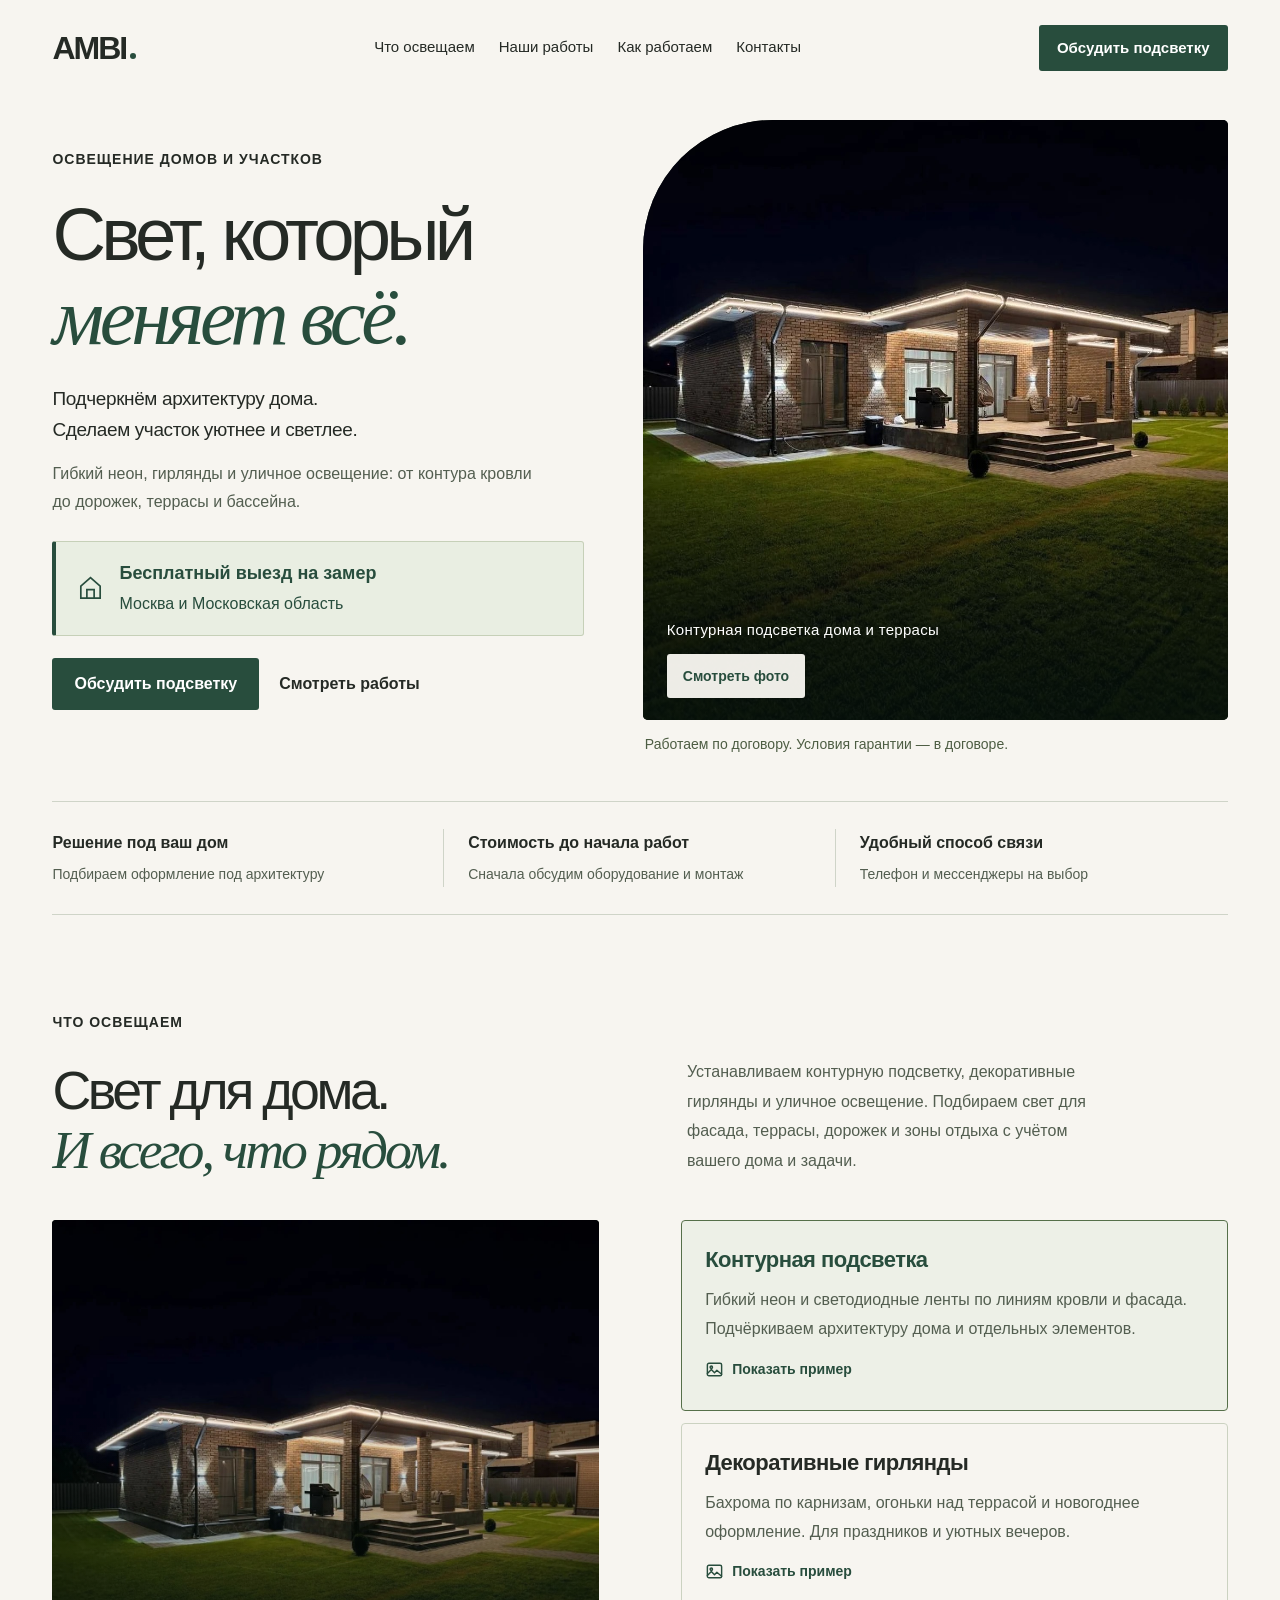
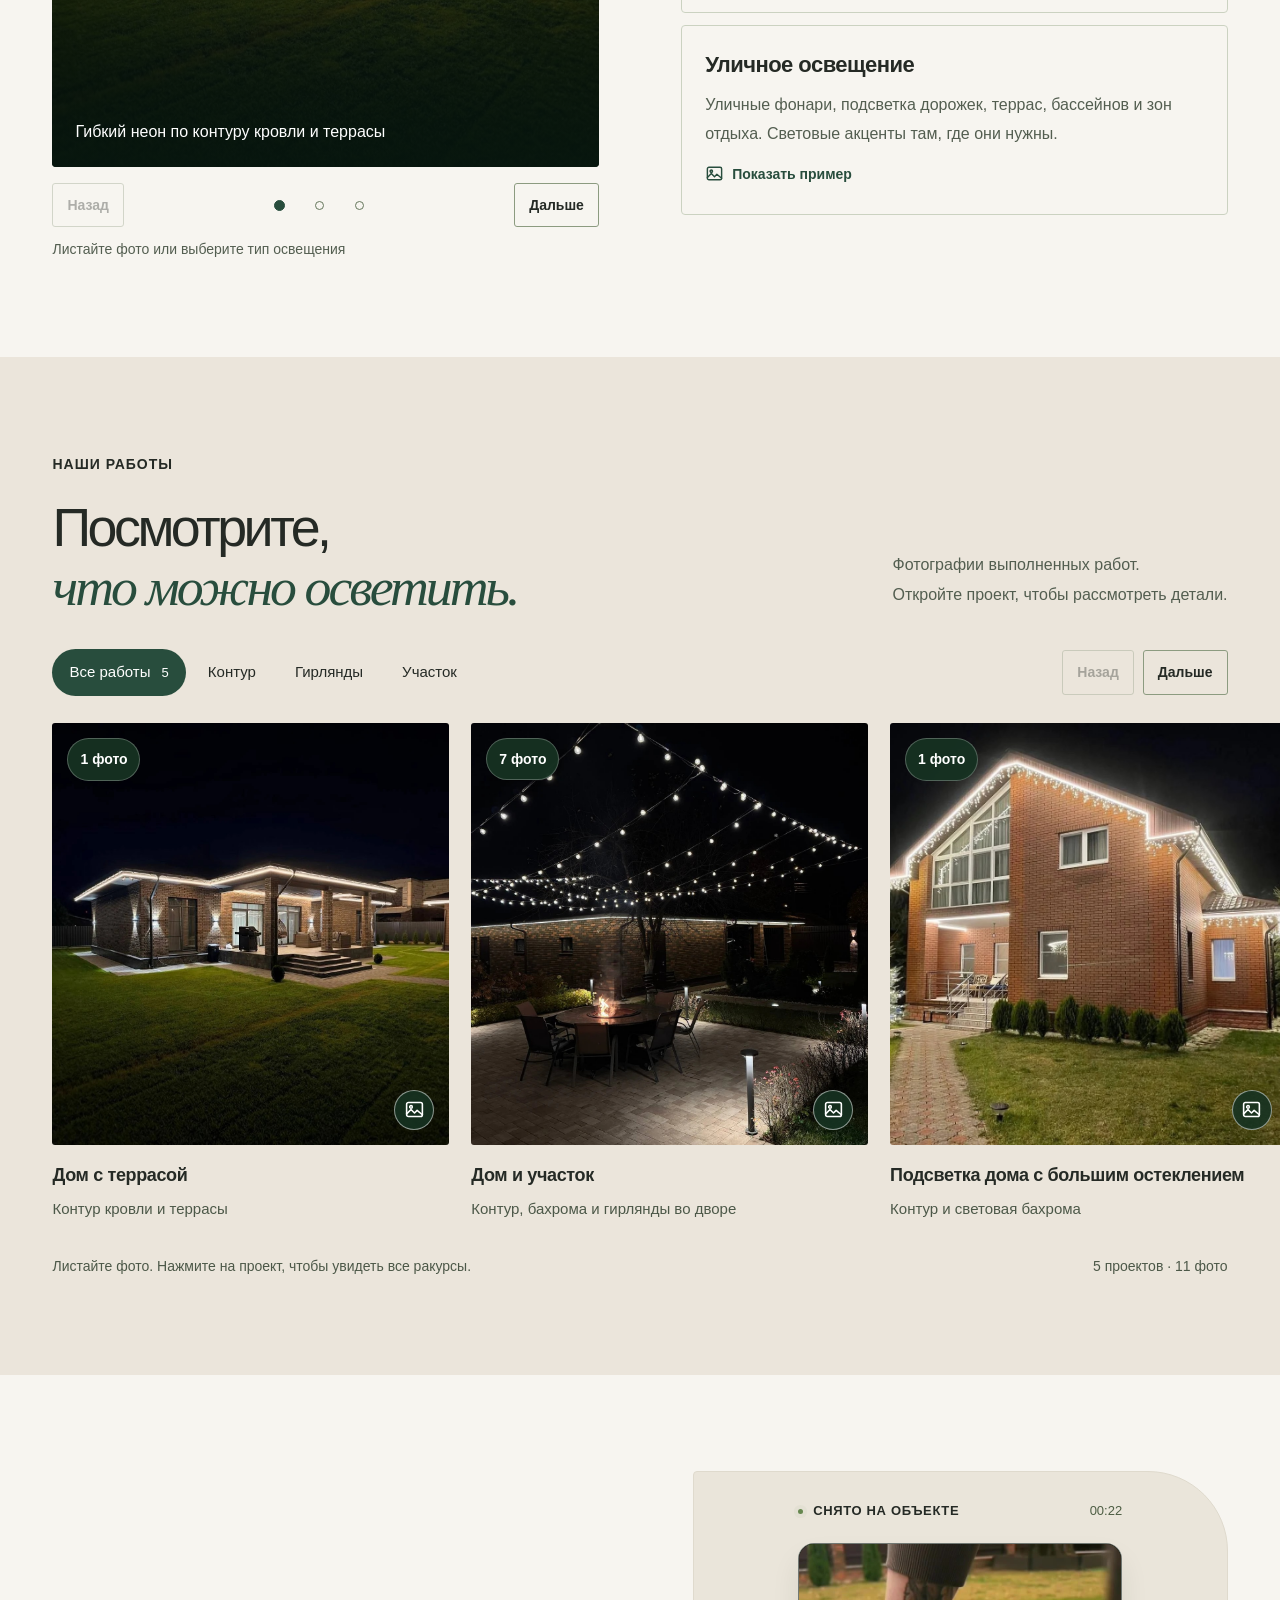
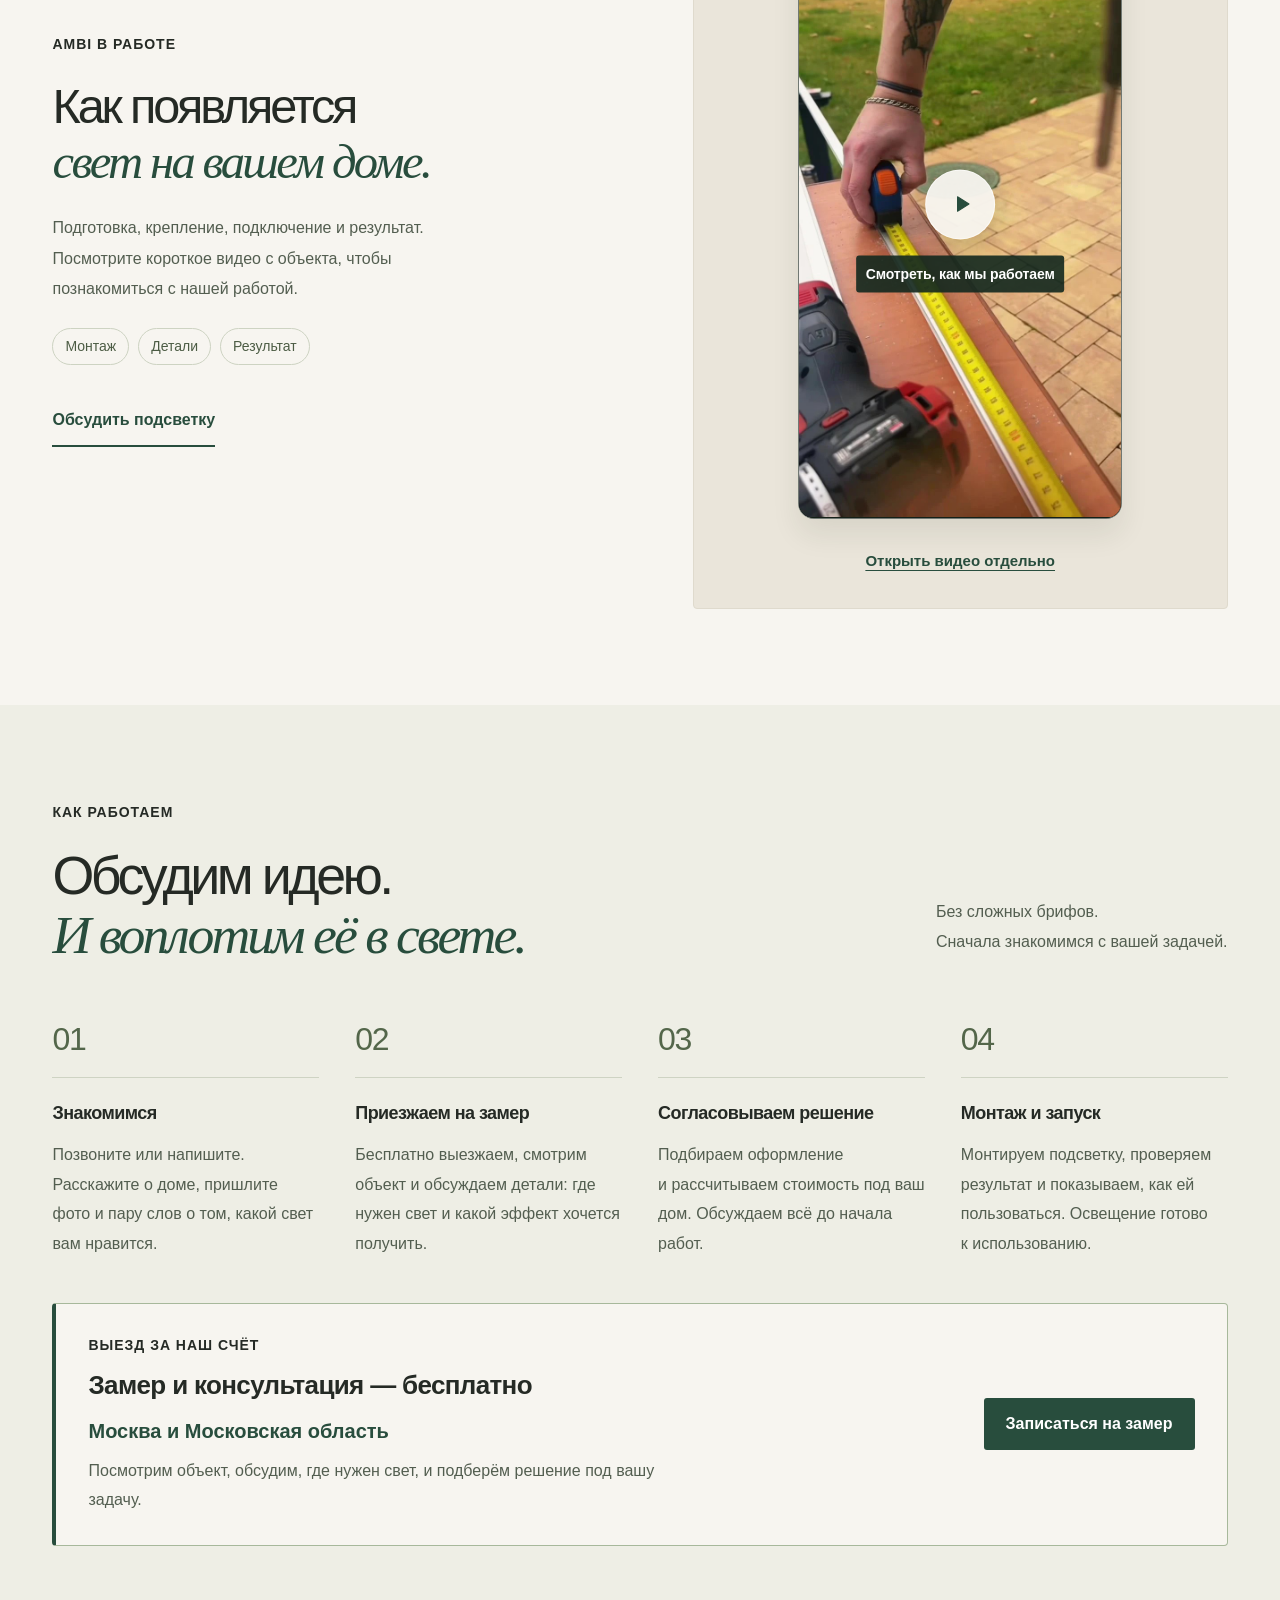
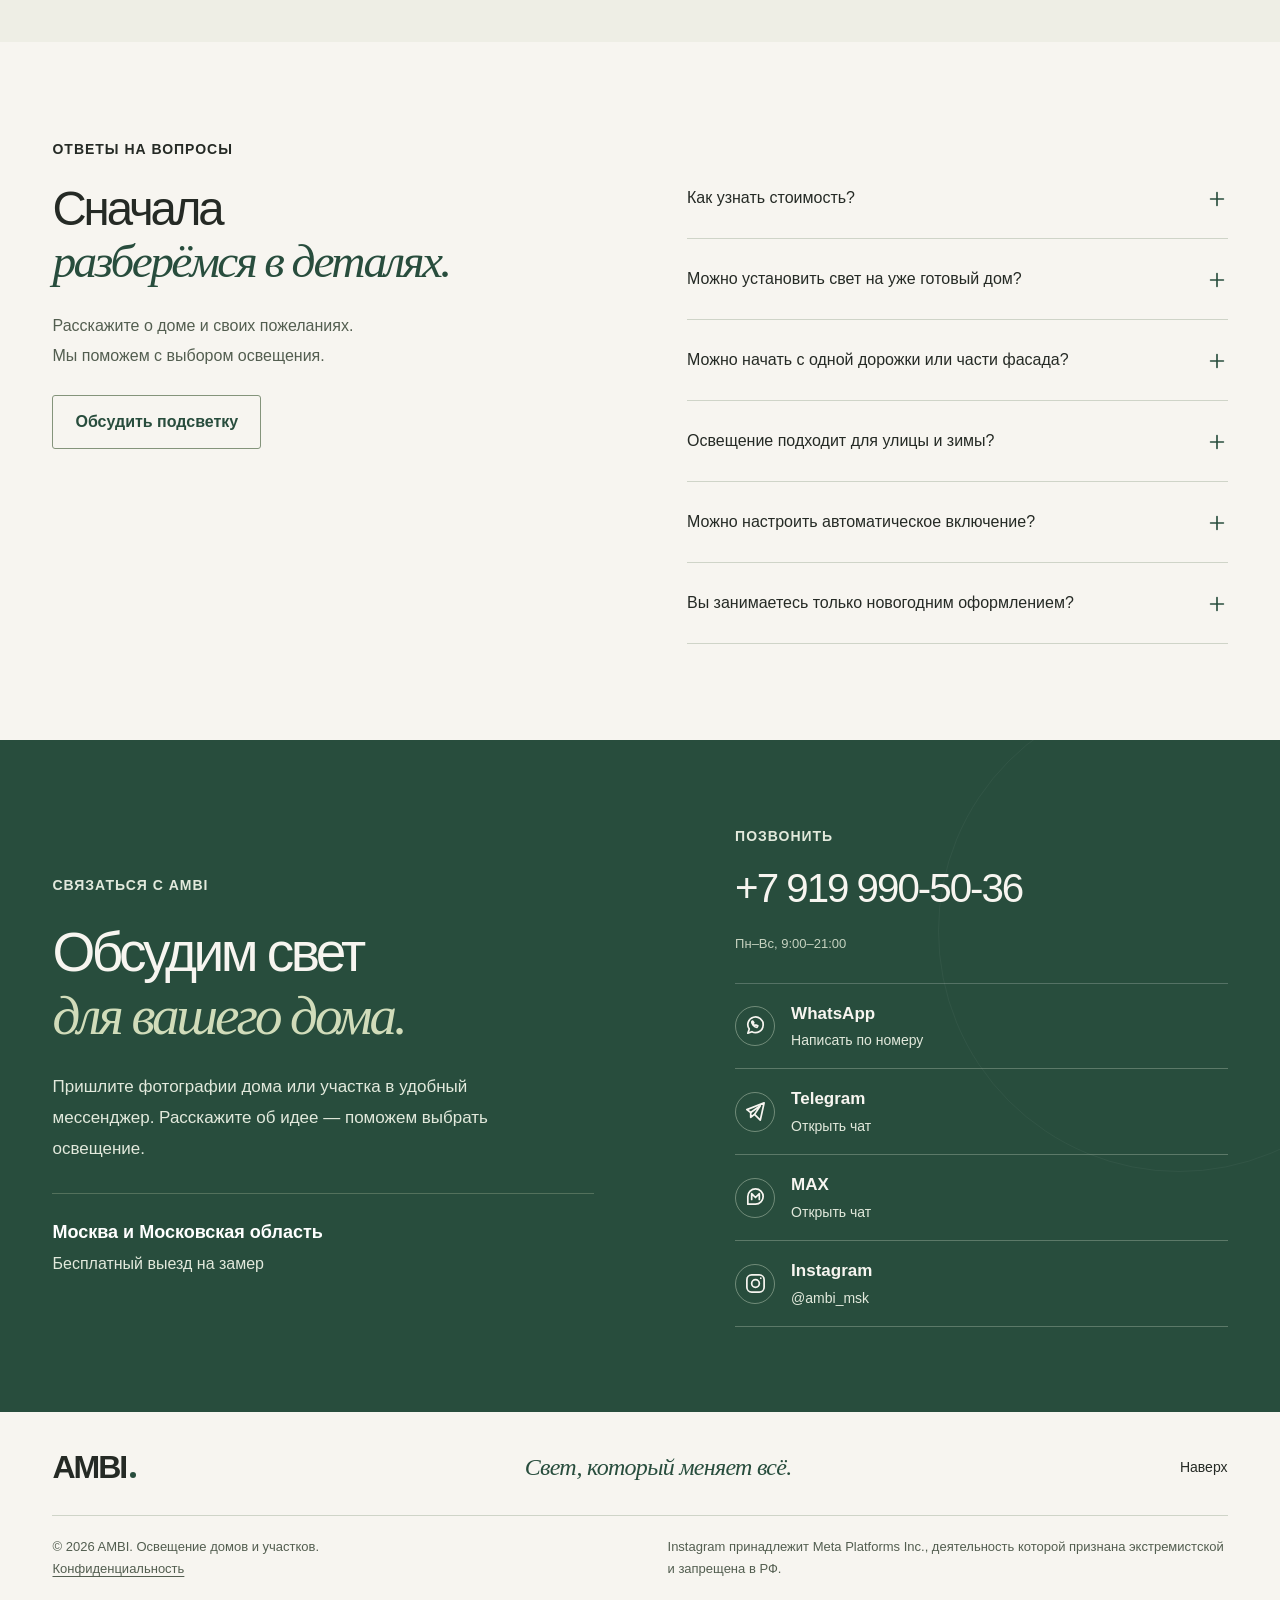
==== commit c510332d: "Clarify photo action, lighting categories and contract note" ====
--- a/index.html
+++ b/index.html
@@ -16,9 +16,9 @@
   <meta property="og:image" content="https://darona113.github.io/ambi-light/assets/og-ambi.jpg">
   <link rel="icon" href="assets/favicon.svg" type="image/svg+xml">
   <link rel="preload" href="assets/project-09.jpg" as="image" fetchpriority="high">
-  <link rel="stylesheet" href="styles.css?v=20261119-media2">
-  <script src="media.js?v=20261119-media2" defer></script>
-  <script src="app.js?v=20261119-media2" defer></script>
+  <link rel="stylesheet" href="styles.css?v=20261119-final3">
+  <script src="media.js?v=20261119-final3" defer></script>
+  <script src="app.js?v=20261119-final3" defer></script>
 <script type="application/ld+json">{"@context": "https://schema.org", "@type": "LocalBusiness", "name": "AMBI", "url": "https://darona113.github.io/ambi-light/", "telephone": "+79199905036", "description": "Контурная подсветка, гирлянды и уличное освещение домов и участков.", "areaServed": [{"@type": "City", "name": "Москва"}, {"@type": "AdministrativeArea", "name": "Московская область"}], "sameAs": ["https://www.instagram.com/ambi_msk/"], "openingHours": "Mo-Su 09:00-21:00"}</script>
 <script type="application/ld+json">{"@context": "https://schema.org", "@type": "FAQPage", "mainEntity": [{"@type": "Question", "name": "Как узнать стоимость?", "acceptedAnswer": {"@type": "Answer", "text": "Пришлите фото дома или участка и расскажите, что хотите осветить. Цена зависит от выбранного оборудования, длины контура и особенностей монтажа. После замера согласуем решение и стоимость до начала работ."}}, {"@type": "Question", "name": "Можно установить свет на уже готовый дом?", "acceptedAnswer": {"@type": "Answer", "text": "Да. Подберём размещение подсветки и способ крепления с учётом фасада и кровли. Детали подключения обсудим на замере."}}, {"@type": "Question", "name": "Можно начать с одной дорожки или части фасада?", "acceptedAnswer": {"@type": "Answer", "text": "Да. Можно осветить вход, отдельный участок кровли, террасу или дорожку. Не обязательно оформлять весь дом сразу."}}, {"@type": "Question", "name": "Освещение подходит для улицы и зимы?", "acceptedAnswer": {"@type": "Answer", "text": "Для наружного освещения подбираем оборудование под условия эксплуатации. Степень защиты, допустимые температуры и особенности подключения проверяем при выборе конкретного решения."}}, {"@type": "Question", "name": "Можно настроить автоматическое включение?", "acceptedAnswer": {"@type": "Answer", "text": "Вариант управления зависит от оборудования. При подборе можно обсудить обычное включение, таймер и управление со смартфона."}}, {"@type": "Question", "name": "Вы занимаетесь только новогодним оформлением?", "acceptedAnswer": {"@type": "Answer", "text": "Нет. Устанавливаем и постоянное уличное освещение: контур фасада, подсветку дорожек, террас и бассейнов. Праздничные гирлянды — одно из направлений."}}]}</script>
 </head>
@@ -43,13 +43,13 @@
         <div class="hero-actions"><a href="#contacts" class="button" data-contact>Обсудить подсветку</a><a class="text-link" href="#works">Смотреть работы</a></div>
         <div class="hero-note"><svg viewBox="0 0 24 24" aria-hidden="true"><path d="M4 10 12 3l8 7v10H4V10Z M9 20v-7h6v7"/></svg><div><strong>Бесплатный выезд на замер</strong><span>Москва и Московская область</span></div></div>
       </div>
-      <figure class="hero-visual">
+      <div class="hero-photo-block"><figure class="hero-visual">
         <img id="hero-image" src="assets/project-09.jpg" alt="Готовая работа AMBI: световой контур кровли кирпичного дома и террасы" width="1280" height="1280" fetchpriority="high">
         <div class="hero-image-shade"></div>
         <figcaption>Контурная подсветка дома и террасы</figcaption>
-        <button class="hero-project-button" data-project="terrace">Рассмотреть проект</button>
+        <button class="hero-project-button" data-project="terrace">Смотреть фото</button>
 
-      </figure>
+      </figure><p class="hero-agreement">Работаем по договору. Условия гарантии — в договоре.</p></div>
     </section>
     <div class="benefits wrap">
       <div><p>Решение под ваш дом<span>Подбираем оформление под архитектуру</span></p></div>
@@ -60,7 +60,7 @@
       <div class="section-heading reveal"><p class="eyebrow">Что освещаем</p><h2>Свет для дома.<br><span class="serif">И всего, что рядом.</span></h2><p class="section-intro">Устанавливаем контурную подсветку, декоративные гирлянды и уличное освещение. Подбираем свет для фасада, террасы, дорожек и зоны отдыха с учётом вашего дома и задачи.</p></div>
       <div class="solutions-layout reveal">
         <div class="solution-media">
-          <div id="solution-track" class="solution-track" aria-label="Примеры вариантов освещения" tabindex="0"><figure class="solution-slide" data-solution-index="0"><img src="assets/project-09.jpg" alt="Одноэтажный кирпичный дом с тёплым неоновым контуром кровли и освещённой террасой" width="1280" height="1280" loading="eager" decoding="async"><figcaption>Гибкий неон по контуру кровли и террасы</figcaption></figure><figure class="solution-slide" data-solution-index="1"><img src="assets/project-12.jpg" alt="Кирпичный дом с большим остеклением, световым контуром и белой бахромой по карнизам" width="1280" height="1280" loading="eager" decoding="async"><figcaption>Контурная подсветка и световая бахрома на фасаде</figcaption></figure><figure class="solution-slide" data-solution-index="2"><img src="assets/project-06.jpg" alt="Садовая дорожка и растения у кирпичной постройки с наружной подсветкой" width="1280" height="1280" loading="eager" decoding="async"><figcaption>Освещение дорожки, растений и постройки на участке</figcaption></figure></div>
+          <div id="solution-track" class="solution-track" aria-label="Примеры вариантов освещения" tabindex="0"><figure class="solution-slide" data-solution-index="0"><img src="assets/project-09.jpg" alt="Одноэтажный кирпичный дом с тёплым неоновым контуром кровли и освещённой террасой" width="1280" height="1280" loading="eager" decoding="async"><figcaption>Гибкий неон по контуру кровли и террасы</figcaption></figure><figure class="solution-slide" data-solution-index="1"><img src="assets/project-12.jpg" alt="Кирпичный дом с большим остеклением, световым контуром и белой бахромой по карнизам" width="1280" height="1280" loading="eager" decoding="async"><figcaption>Контурная подсветка и световая бахрома на фасаде</figcaption></figure><figure class="solution-slide" data-solution-index="2"><img src="assets/project-01.jpg" alt="Уютный двор с гирляндами над столом и уличными светильниками вдоль дорожек" width="1280" height="1280" loading="eager" decoding="async"><figcaption>Огоньки над зоной отдыха и освещение дорожек</figcaption></figure></div>
           <div class="solution-controls"><button class="circle-button" id="solution-prev" aria-label="Предыдущий пример"></button><div id="solution-dots" class="slider-dots" role="group" aria-label="Выбор примера освещения"><button class="slider-dot active" data-solution-index="0" aria-label="Контурная подсветка" aria-current="true"></button><button class="slider-dot " data-solution-index="1" aria-label="Декоративные гирлянды" aria-current="false"></button><button class="slider-dot " data-solution-index="2" aria-label="Уличное освещение" aria-current="false"></button></div><button class="circle-button" id="solution-next" aria-label="Следующий пример"></button></div>
           <p class="slider-hint">Листайте фото или выберите тип освещения</p>
         </div>
--- a/styles.css
+++ b/styles.css
@@ -177,3 +177,5 @@
 .reel-shell>.reel-poster{position:absolute;inset:0;width:100%;height:100%;object-fit:contain;background:#152017;z-index:1;pointer-events:none}
 .reel-shell.has-started>.reel-poster{display:none}
 .video-direct{font-size:.9375rem;font-weight:600;color:var(--green);text-align:center;text-decoration:underline;text-underline-offset:4px;min-height:44px;display:flex;align-items:center;justify-content:center}
+
+.hero-photo-block{display:flex;flex-direction:column;min-width:0;gap:13px}.hero-photo-block .hero-visual{flex:1;width:100%}.hero-agreement{font-size:.875rem;line-height:1.7;color:#4d5d43;margin:0;padding-left:2px}
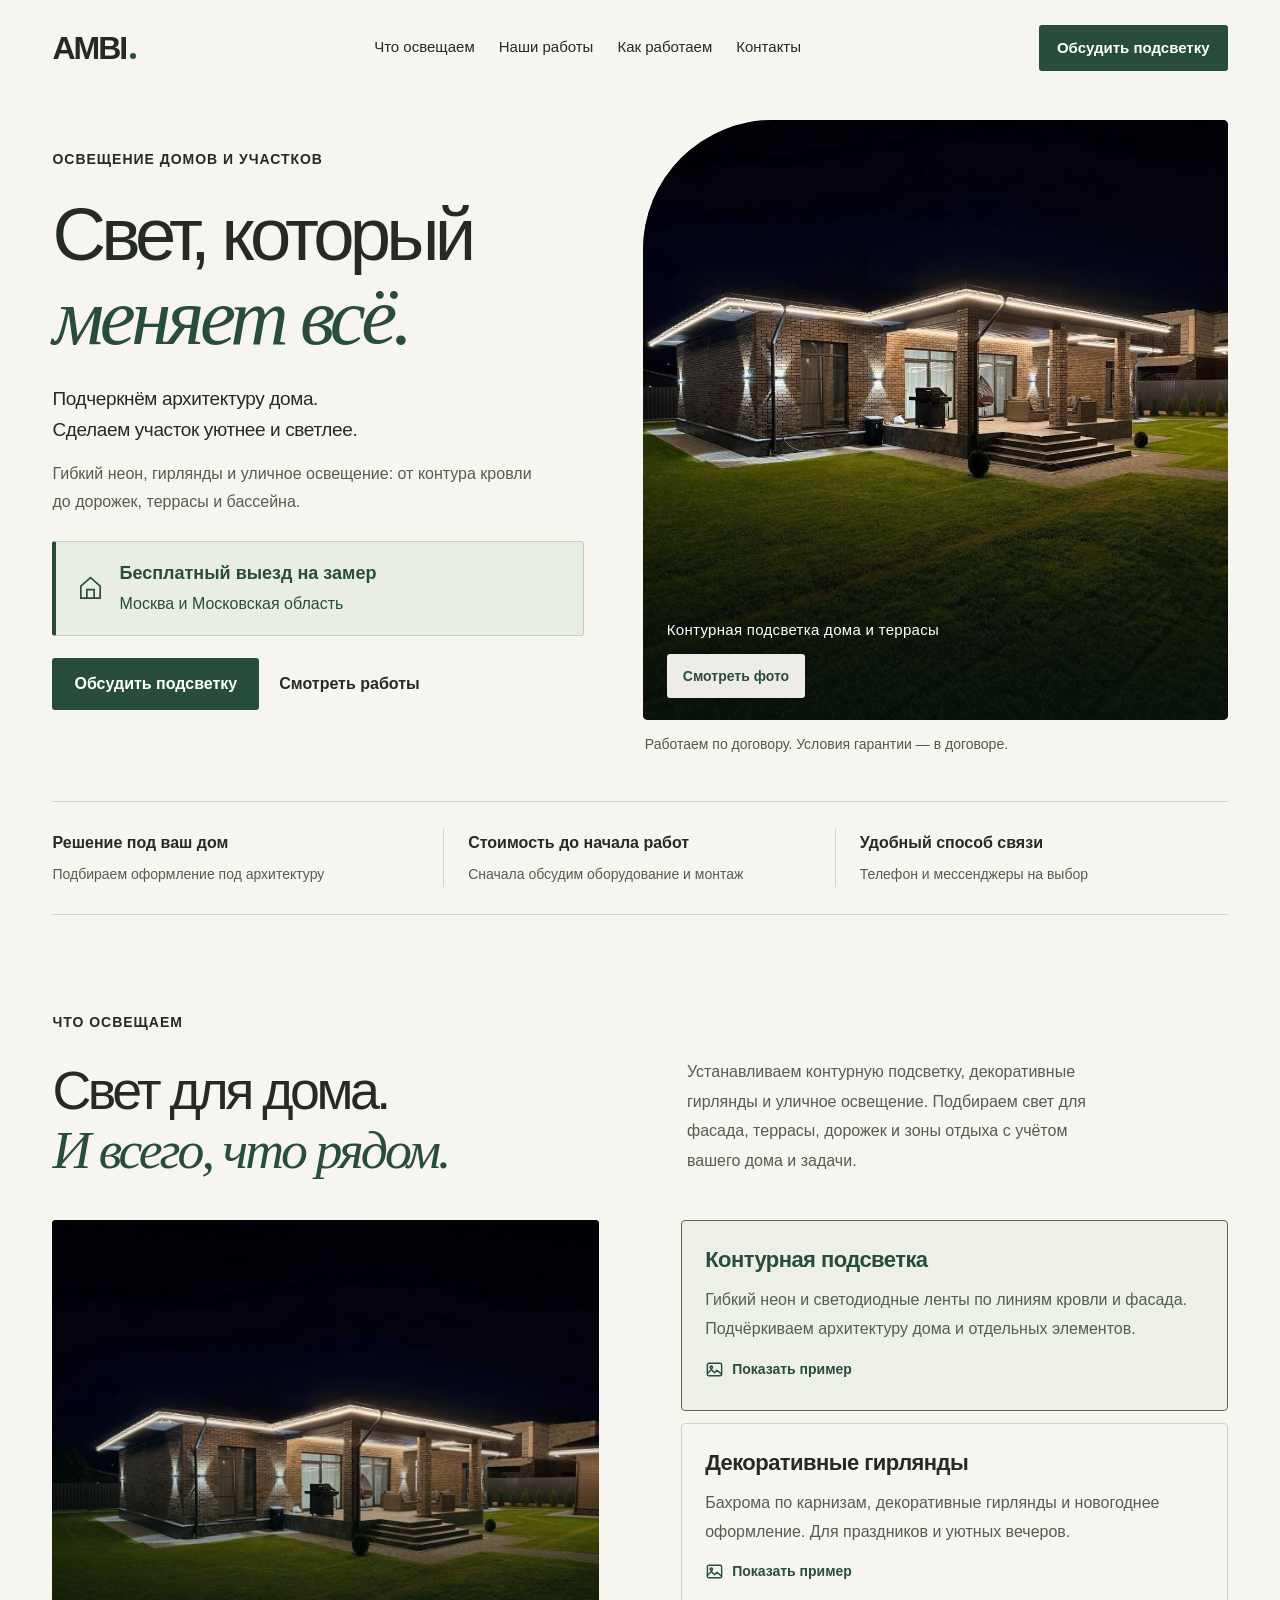
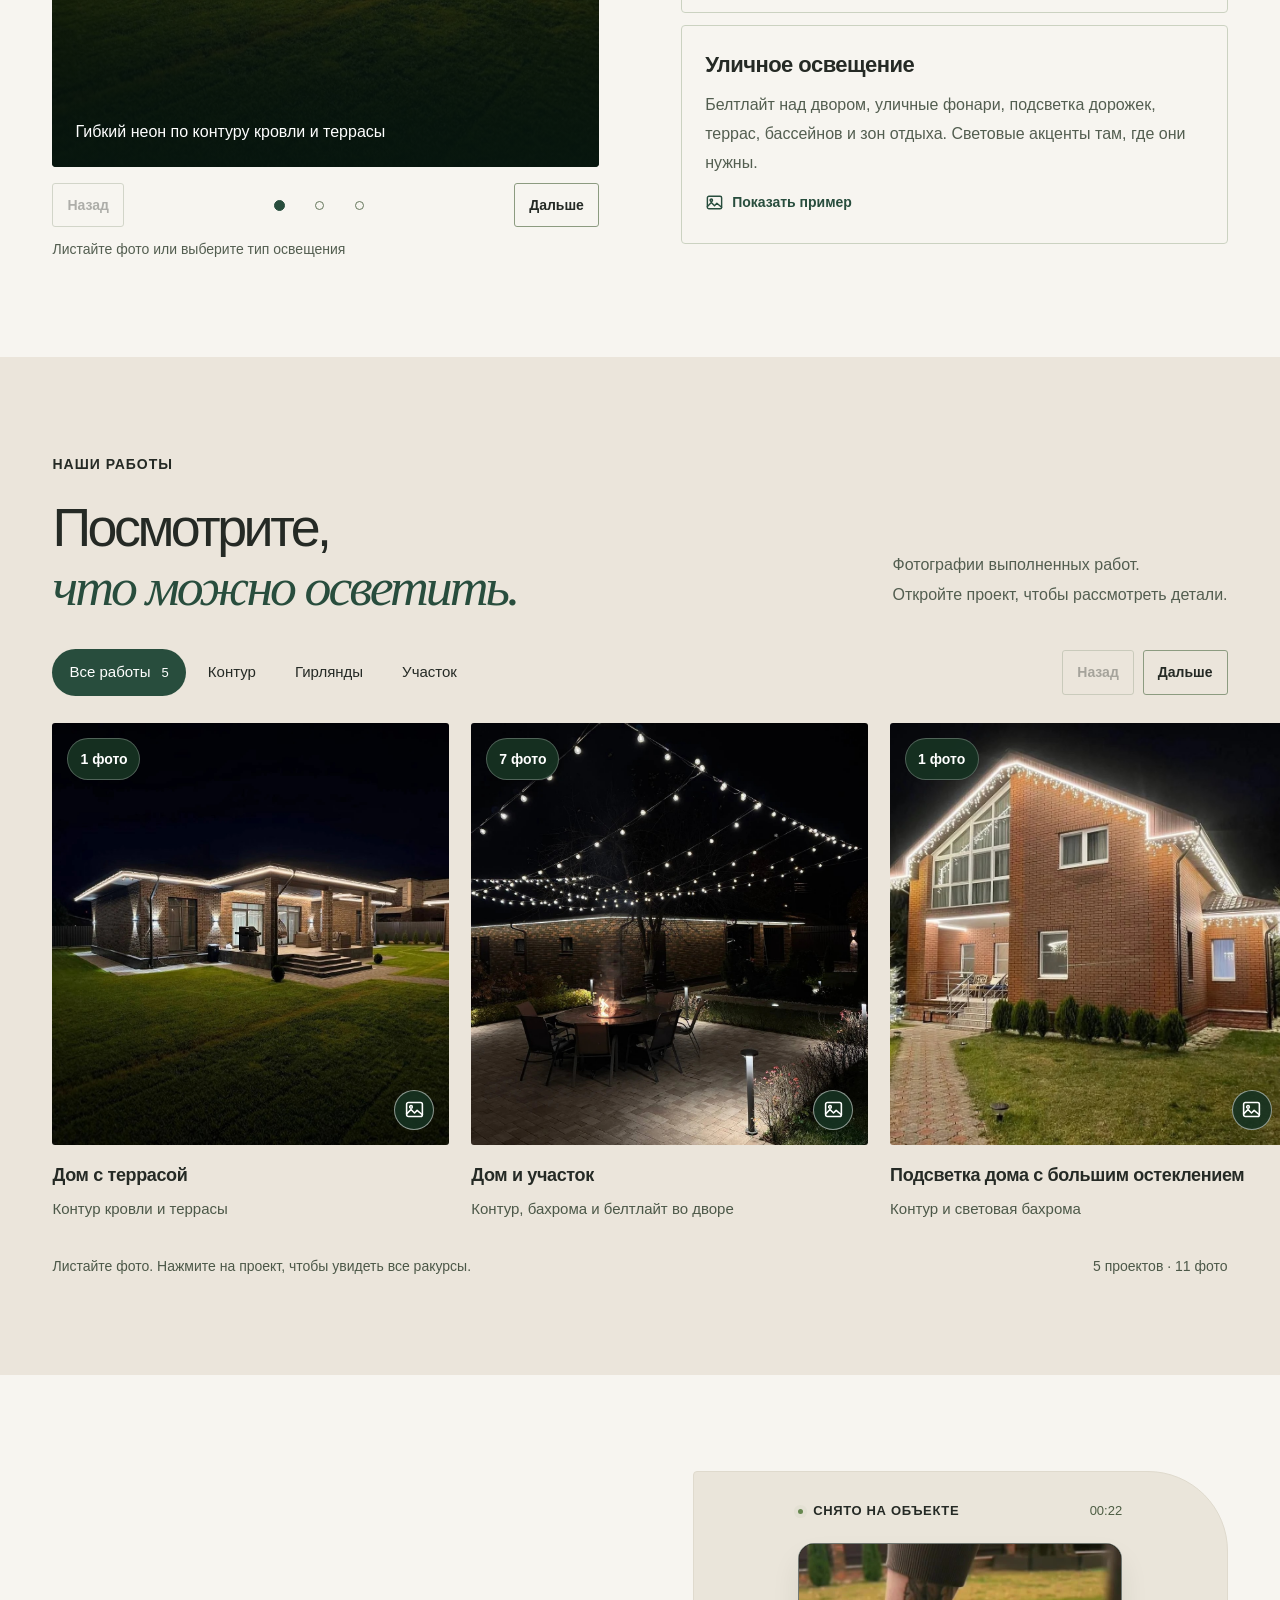
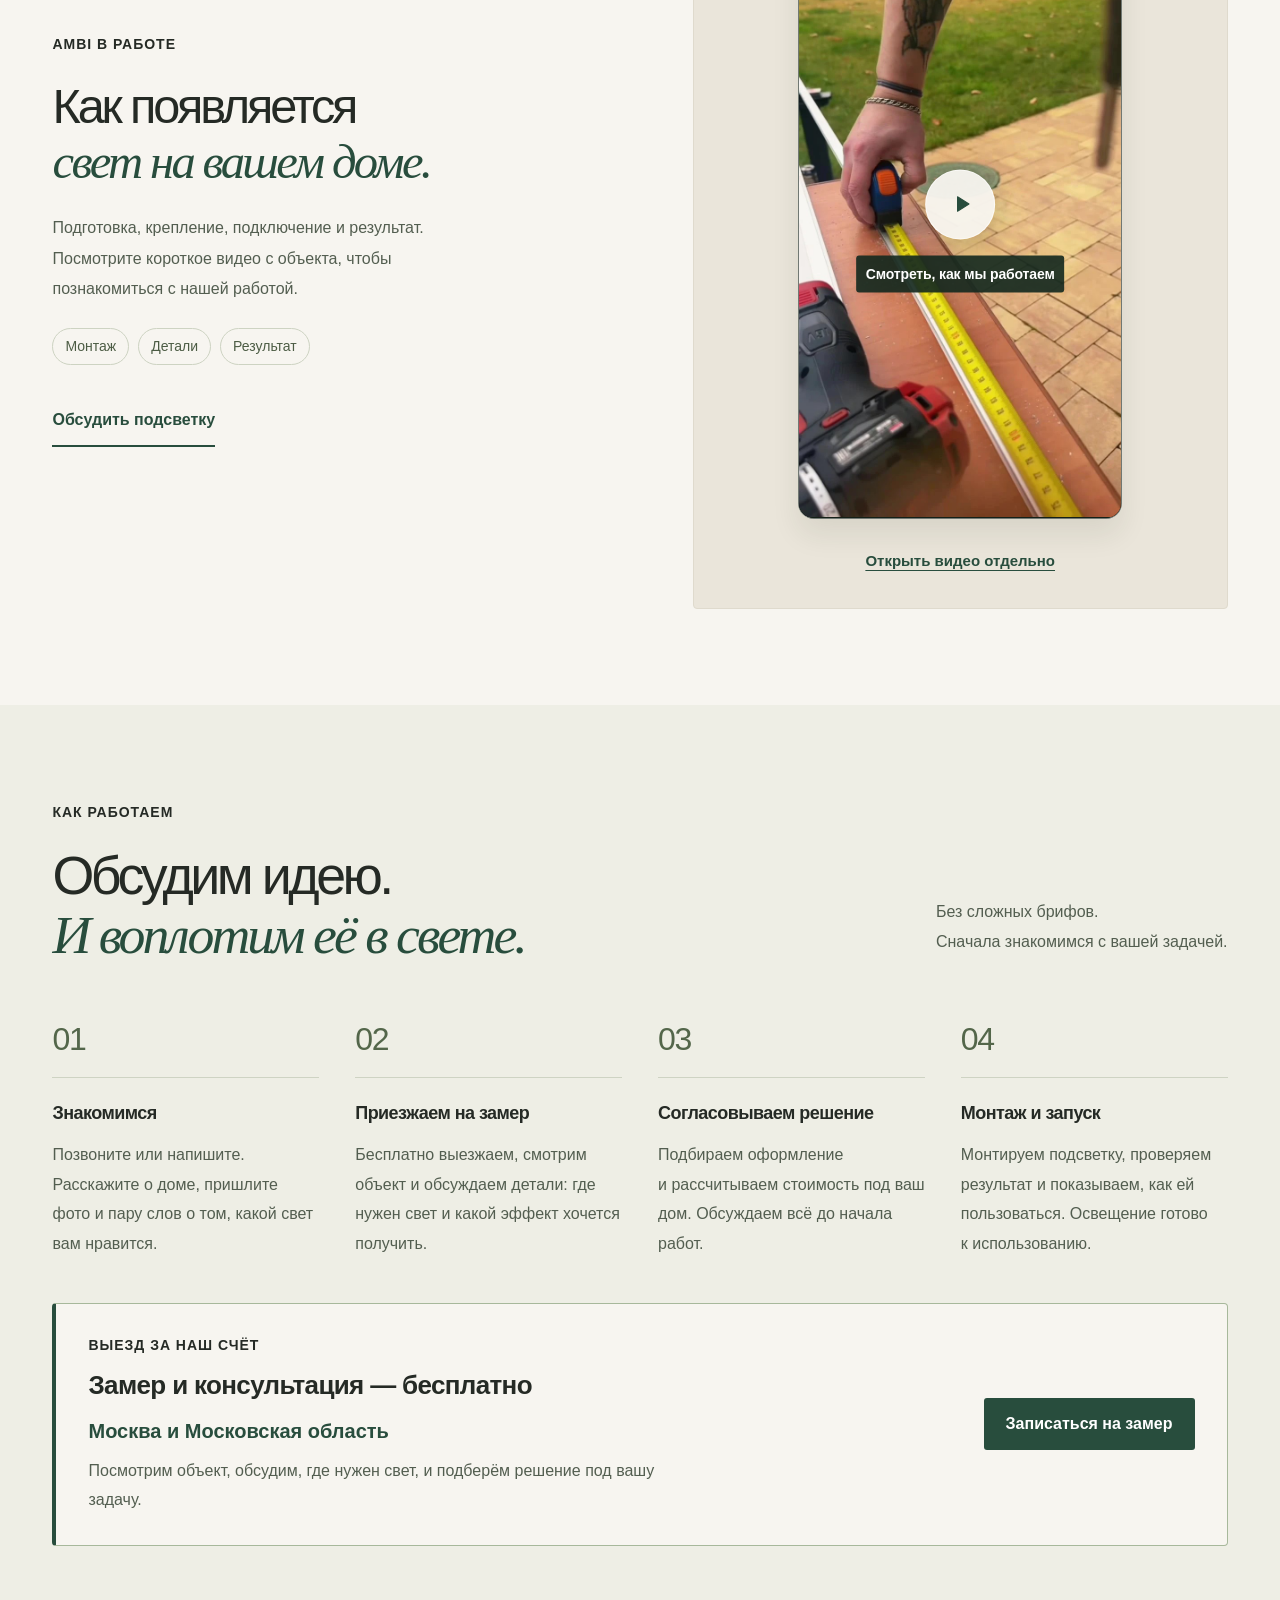
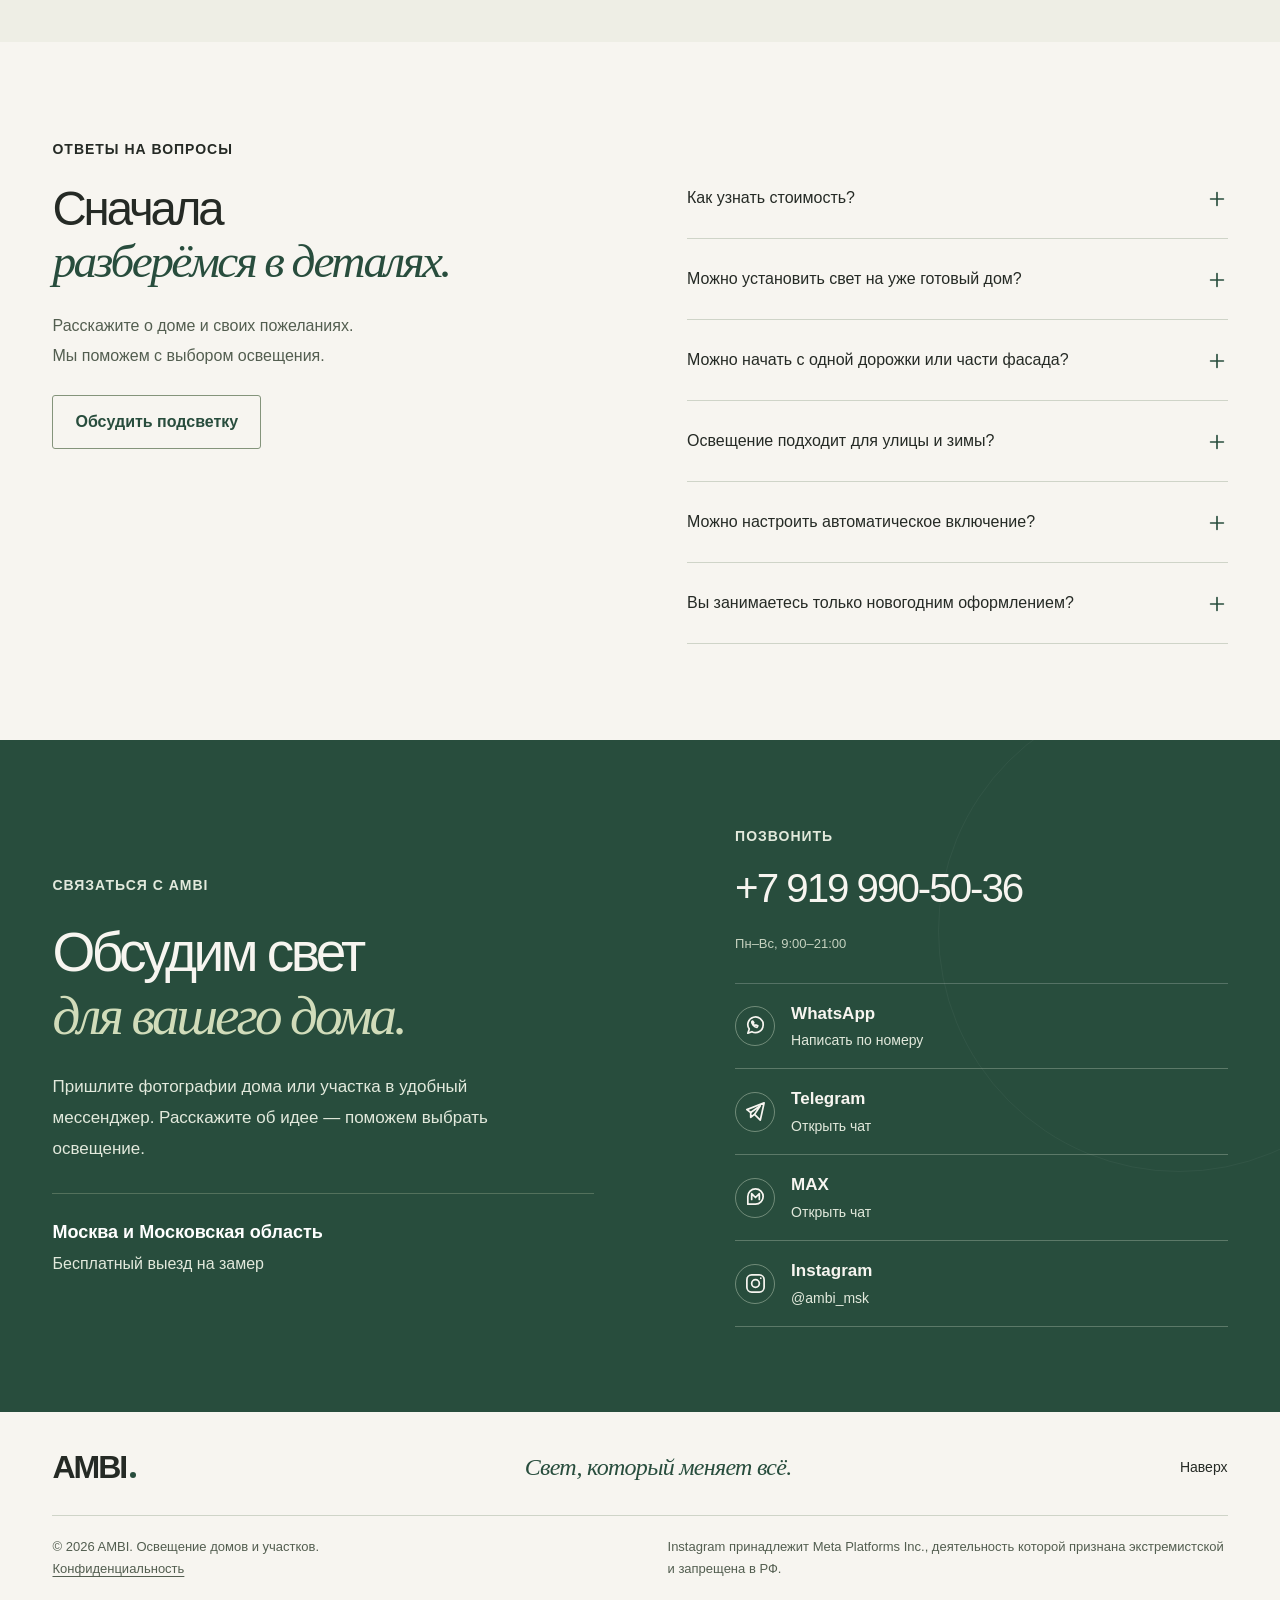
==== commit 403ec5cc: "Name outdoor beltlight correctly in services and portfolio" ====
--- a/index.html
+++ b/index.html
@@ -16,9 +16,9 @@
   <meta property="og:image" content="https://darona113.github.io/ambi-light/assets/og-ambi.jpg">
   <link rel="icon" href="assets/favicon.svg" type="image/svg+xml">
   <link rel="preload" href="assets/project-09.jpg" as="image" fetchpriority="high">
-  <link rel="stylesheet" href="styles.css?v=20261119-final3">
-  <script src="media.js?v=20261119-final3" defer></script>
-  <script src="app.js?v=20261119-final3" defer></script>
+  <link rel="stylesheet" href="styles.css?v=20261119-final4">
+  <script src="media.js?v=20261119-final4" defer></script>
+  <script src="app.js?v=20261119-final4" defer></script>
 <script type="application/ld+json">{"@context": "https://schema.org", "@type": "LocalBusiness", "name": "AMBI", "url": "https://darona113.github.io/ambi-light/", "telephone": "+79199905036", "description": "Контурная подсветка, гирлянды и уличное освещение домов и участков.", "areaServed": [{"@type": "City", "name": "Москва"}, {"@type": "AdministrativeArea", "name": "Московская область"}], "sameAs": ["https://www.instagram.com/ambi_msk/"], "openingHours": "Mo-Su 09:00-21:00"}</script>
 <script type="application/ld+json">{"@context": "https://schema.org", "@type": "FAQPage", "mainEntity": [{"@type": "Question", "name": "Как узнать стоимость?", "acceptedAnswer": {"@type": "Answer", "text": "Пришлите фото дома или участка и расскажите, что хотите осветить. Цена зависит от выбранного оборудования, длины контура и особенностей монтажа. После замера согласуем решение и стоимость до начала работ."}}, {"@type": "Question", "name": "Можно установить свет на уже готовый дом?", "acceptedAnswer": {"@type": "Answer", "text": "Да. Подберём размещение подсветки и способ крепления с учётом фасада и кровли. Детали подключения обсудим на замере."}}, {"@type": "Question", "name": "Можно начать с одной дорожки или части фасада?", "acceptedAnswer": {"@type": "Answer", "text": "Да. Можно осветить вход, отдельный участок кровли, террасу или дорожку. Не обязательно оформлять весь дом сразу."}}, {"@type": "Question", "name": "Освещение подходит для улицы и зимы?", "acceptedAnswer": {"@type": "Answer", "text": "Для наружного освещения подбираем оборудование под условия эксплуатации. Степень защиты, допустимые температуры и особенности подключения проверяем при выборе конкретного решения."}}, {"@type": "Question", "name": "Можно настроить автоматическое включение?", "acceptedAnswer": {"@type": "Answer", "text": "Вариант управления зависит от оборудования. При подборе можно обсудить обычное включение, таймер и управление со смартфона."}}, {"@type": "Question", "name": "Вы занимаетесь только новогодним оформлением?", "acceptedAnswer": {"@type": "Answer", "text": "Нет. Устанавливаем и постоянное уличное освещение: контур фасада, подсветку дорожек, террас и бассейнов. Праздничные гирлянды — одно из направлений."}}]}</script>
 </head>
@@ -49,7 +49,7 @@
         <figcaption>Контурная подсветка дома и террасы</figcaption>
         <button class="hero-project-button" data-project="terrace">Смотреть фото</button>
 
-      </figure><p class="hero-agreement">Работаем по договору. Условия гарантии — в договоре.</p></div>
+      </figure><p class="hero-agreement">Работаем по договору. Условия гарантии — в договоре.</p></div>
     </section>
     <div class="benefits wrap">
       <div><p>Решение под ваш дом<span>Подбираем оформление под архитектуру</span></p></div>
@@ -60,11 +60,11 @@
       <div class="section-heading reveal"><p class="eyebrow">Что освещаем</p><h2>Свет для дома.<br><span class="serif">И всего, что рядом.</span></h2><p class="section-intro">Устанавливаем контурную подсветку, декоративные гирлянды и уличное освещение. Подбираем свет для фасада, террасы, дорожек и зоны отдыха с учётом вашего дома и задачи.</p></div>
       <div class="solutions-layout reveal">
         <div class="solution-media">
-          <div id="solution-track" class="solution-track" aria-label="Примеры вариантов освещения" tabindex="0"><figure class="solution-slide" data-solution-index="0"><img src="assets/project-09.jpg" alt="Одноэтажный кирпичный дом с тёплым неоновым контуром кровли и освещённой террасой" width="1280" height="1280" loading="eager" decoding="async"><figcaption>Гибкий неон по контуру кровли и террасы</figcaption></figure><figure class="solution-slide" data-solution-index="1"><img src="assets/project-12.jpg" alt="Кирпичный дом с большим остеклением, световым контуром и белой бахромой по карнизам" width="1280" height="1280" loading="eager" decoding="async"><figcaption>Контурная подсветка и световая бахрома на фасаде</figcaption></figure><figure class="solution-slide" data-solution-index="2"><img src="assets/project-01.jpg" alt="Уютный двор с гирляндами над столом и уличными светильниками вдоль дорожек" width="1280" height="1280" loading="eager" decoding="async"><figcaption>Огоньки над зоной отдыха и освещение дорожек</figcaption></figure></div>
+          <div id="solution-track" class="solution-track" aria-label="Примеры вариантов освещения" tabindex="0"><figure class="solution-slide" data-solution-index="0"><img src="assets/project-09.jpg" alt="Одноэтажный кирпичный дом с тёплым неоновым контуром кровли и освещённой террасой" width="1280" height="1280" loading="eager" decoding="async"><figcaption>Гибкий неон по контуру кровли и террасы</figcaption></figure><figure class="solution-slide" data-solution-index="1"><img src="assets/project-12.jpg" alt="Кирпичный дом с большим остеклением, световым контуром и белой бахромой по карнизам" width="1280" height="1280" loading="eager" decoding="async"><figcaption>Контурная подсветка и световая бахрома на фасаде</figcaption></figure><figure class="solution-slide" data-solution-index="2"><img src="assets/project-01.jpg" alt="Уютный двор с белтлайтом над столом и уличными светильниками вдоль дорожек" width="1280" height="1280" loading="eager" decoding="async"><figcaption>Белтлайт над зоной отдыха и освещение дорожек</figcaption></figure></div>
           <div class="solution-controls"><button class="circle-button" id="solution-prev" aria-label="Предыдущий пример"></button><div id="solution-dots" class="slider-dots" role="group" aria-label="Выбор примера освещения"><button class="slider-dot active" data-solution-index="0" aria-label="Контурная подсветка" aria-current="true"></button><button class="slider-dot " data-solution-index="1" aria-label="Декоративные гирлянды" aria-current="false"></button><button class="slider-dot " data-solution-index="2" aria-label="Уличное освещение" aria-current="false"></button></div><button class="circle-button" id="solution-next" aria-label="Следующий пример"></button></div>
           <p class="slider-hint">Листайте фото или выберите тип освещения</p>
         </div>
-        <div id="solution-list" class="solution-list" role="group" aria-label="Варианты освещения"><button class="solution-item active" data-solution-index="0" aria-label="Показать пример: Контурная подсветка" aria-pressed="true"><span><strong>Контурная подсветка</strong><span class="solution-description">Гибкий неон и светодиодные ленты по линиям кровли и фасада. Подчёркиваем архитектуру дома и отдельных элементов.</span><span class="solution-action"><svg class="icon" viewBox="0 0 24 24" aria-hidden="true"><rect x="3" y="4" width="18" height="16" rx="2"/><circle cx="8" cy="9" r="1.5"/><path d="m3 17 5-5 4 4 3-3 6 5"/></svg>Показать пример</span></span></button><button class="solution-item " data-solution-index="1" aria-label="Показать пример: Декоративные гирлянды" aria-pressed="false"><span><strong>Декоративные гирлянды</strong><span class="solution-description">Бахрома по карнизам, огоньки над террасой и новогоднее оформление. Для праздников и уютных вечеров.</span><span class="solution-action"><svg class="icon" viewBox="0 0 24 24" aria-hidden="true"><rect x="3" y="4" width="18" height="16" rx="2"/><circle cx="8" cy="9" r="1.5"/><path d="m3 17 5-5 4 4 3-3 6 5"/></svg>Показать пример</span></span></button><button class="solution-item " data-solution-index="2" aria-label="Показать пример: Уличное освещение" aria-pressed="false"><span><strong>Уличное освещение</strong><span class="solution-description">Уличные фонари, подсветка дорожек, террас, бассейнов и зон отдыха. Световые акценты там, где они нужны.</span><span class="solution-action"><svg class="icon" viewBox="0 0 24 24" aria-hidden="true"><rect x="3" y="4" width="18" height="16" rx="2"/><circle cx="8" cy="9" r="1.5"/><path d="m3 17 5-5 4 4 3-3 6 5"/></svg>Показать пример</span></span></button></div>
+        <div id="solution-list" class="solution-list" role="group" aria-label="Варианты освещения"><button class="solution-item active" data-solution-index="0" aria-label="Показать пример: Контурная подсветка" aria-pressed="true"><span><strong>Контурная подсветка</strong><span class="solution-description">Гибкий неон и светодиодные ленты по линиям кровли и фасада. Подчёркиваем архитектуру дома и отдельных элементов.</span><span class="solution-action"><svg class="icon" viewBox="0 0 24 24" aria-hidden="true"><rect x="3" y="4" width="18" height="16" rx="2"/><circle cx="8" cy="9" r="1.5"/><path d="m3 17 5-5 4 4 3-3 6 5"/></svg>Показать пример</span></span></button><button class="solution-item " data-solution-index="1" aria-label="Показать пример: Декоративные гирлянды" aria-pressed="false"><span><strong>Декоративные гирлянды</strong><span class="solution-description">Бахрома по карнизам, декоративные гирлянды и новогоднее оформление. Для праздников и уютных вечеров.</span><span class="solution-action"><svg class="icon" viewBox="0 0 24 24" aria-hidden="true"><rect x="3" y="4" width="18" height="16" rx="2"/><circle cx="8" cy="9" r="1.5"/><path d="m3 17 5-5 4 4 3-3 6 5"/></svg>Показать пример</span></span></button><button class="solution-item " data-solution-index="2" aria-label="Показать пример: Уличное освещение" aria-pressed="false"><span><strong>Уличное освещение</strong><span class="solution-description">Белтлайт над двором, уличные фонари, подсветка дорожек, террас, бассейнов и зон отдыха. Световые акценты там, где они нужны.</span><span class="solution-action"><svg class="icon" viewBox="0 0 24 24" aria-hidden="true"><rect x="3" y="4" width="18" height="16" rx="2"/><circle cx="8" cy="9" r="1.5"/><path d="m3 17 5-5 4 4 3-3 6 5"/></svg>Показать пример</span></span></button></div>
       </div>
     </section>
     <section id="works" class="works-section section">
@@ -72,7 +72,7 @@
         <div class="works-heading reveal"><div><p class="eyebrow">Наши работы</p><h2>Посмотрите,<br><span class="serif">что можно осветить.</span></h2></div><p>Фотографии выполненных работ.<br>Откройте проект, чтобы рассмотреть детали.</p></div>
         <div class="gallery-toolbar"><div class="filters" role="group" aria-label="Фильтр работ"><button class="filter active" data-filter="all" aria-pressed="true">Все работы <span id="project-count">5</span></button><button class="filter" data-filter="contour" aria-pressed="false">Контур</button><button class="filter" data-filter="garlands" aria-pressed="false">Гирлянды</button><button class="filter" data-filter="garden" aria-pressed="false">Участок</button></div><div class="gallery-arrows"><button class="circle-button" id="gallery-prev" aria-label="Предыдущие фотографии"><svg class="icon" viewBox="0 0 24 24" aria-hidden="true" focusable="false"><path d="M20 12H4m6-6-6 6 6 6"/></svg></button><button class="circle-button" id="gallery-next" aria-label="Следующие фотографии"><svg class="icon" viewBox="0 0 24 24" aria-hidden="true" focusable="false"><path d="M4 12h16m-6-6 6 6-6 6"/></svg></button></div></div>
       </div>
-      <div id="gallery" class="gallery" tabindex="0" aria-label="Фотографии работ AMBI, листайте горизонтально"><a class="gallery-card" href="assets/project-09.jpg" data-project="terrace" aria-label="Открыть проект: Дом с террасой"><span class="gallery-image"><img src="assets/project-09.jpg" alt="Дом с террасой. Контурная подсветка дома и террасы" width="1280" height="1280" loading="eager" decoding="async"><span class="gallery-stack">1 фото</span><span class="gallery-enlarge" aria-hidden="true"><svg class="icon" viewBox="0 0 24 24" aria-hidden="true"><rect x="3" y="4" width="18" height="16" rx="2"/><circle cx="8" cy="9" r="1.5"/><path d="m3 17 5-5 4 4 3-3 6 5"/></svg></span></span><span class="gallery-caption"><span><strong>Дом с террасой</strong><small>Контур кровли и террасы</small></span></span></a><a class="gallery-card" href="assets/project-01.jpg" data-project="home-garden" aria-label="Открыть проект: Дом и участок"><span class="gallery-image"><img src="assets/project-01.jpg" alt="Дом и участок. Гирлянды над зоной отдыха" width="1280" height="1280" loading="eager" decoding="async"><span class="gallery-stack">7 фото</span><span class="gallery-enlarge" aria-hidden="true"><svg class="icon" viewBox="0 0 24 24" aria-hidden="true"><rect x="3" y="4" width="18" height="16" rx="2"/><circle cx="8" cy="9" r="1.5"/><path d="m3 17 5-5 4 4 3-3 6 5"/></svg></span></span><span class="gallery-caption"><span><strong>Дом и участок</strong><small>Контур, бахрома и гирлянды во дворе</small></span></span></a><a class="gallery-card" href="assets/project-12.jpg" data-project="brick-house" aria-label="Открыть проект: Подсветка дома с большим остеклением"><span class="gallery-image"><img src="assets/project-12.jpg" alt="Подсветка дома с большим остеклением. Световое оформление кирпичного дома" width="1280" height="1280" loading="eager" decoding="async"><span class="gallery-stack">1 фото</span><span class="gallery-enlarge" aria-hidden="true"><svg class="icon" viewBox="0 0 24 24" aria-hidden="true"><rect x="3" y="4" width="18" height="16" rx="2"/><circle cx="8" cy="9" r="1.5"/><path d="m3 17 5-5 4 4 3-3 6 5"/></svg></span></span><span class="gallery-caption"><span><strong>Подсветка дома с большим остеклением</strong><small>Контур и световая бахрома</small></span></span></a><a class="gallery-card" href="assets/project-11.jpg" data-project="half-timbered" aria-label="Открыть проект: Освещение фахверкового дома"><span class="gallery-image"><img src="assets/project-11.jpg" alt="Освещение фахверкового дома. Вечерняя подсветка фахверкового дома" width="1280" height="1280" loading="eager" decoding="async"><span class="gallery-stack">1 фото</span><span class="gallery-enlarge" aria-hidden="true"><svg class="icon" viewBox="0 0 24 24" aria-hidden="true"><rect x="3" y="4" width="18" height="16" rx="2"/><circle cx="8" cy="9" r="1.5"/><path d="m3 17 5-5 4 4 3-3 6 5"/></svg></span></span><span class="gallery-caption"><span><strong>Освещение фахверкового дома</strong><small>Гирлянды по линиям фасада</small></span></span></a><a class="gallery-card" href="assets/project-10.jpg" data-project="winter" aria-label="Открыть проект: Зимняя подсветка фасада"><span class="gallery-image"><img src="assets/project-10.jpg" alt="Зимняя подсветка фасада. Зимнее световое оформление дома" width="1280" height="1280" loading="eager" decoding="async"><span class="gallery-stack">1 фото</span><span class="gallery-enlarge" aria-hidden="true"><svg class="icon" viewBox="0 0 24 24" aria-hidden="true"><rect x="3" y="4" width="18" height="16" rx="2"/><circle cx="8" cy="9" r="1.5"/><path d="m3 17 5-5 4 4 3-3 6 5"/></svg></span></span><span class="gallery-caption"><span><strong>Зимняя подсветка фасада</strong><small>Световой контур и гирлянды</small></span></span></a></div>
+      <div id="gallery" class="gallery" tabindex="0" aria-label="Фотографии работ AMBI, листайте горизонтально"><a class="gallery-card" href="assets/project-09.jpg" data-project="terrace" aria-label="Открыть проект: Дом с террасой"><span class="gallery-image"><img src="assets/project-09.jpg" alt="Дом с террасой. Контурная подсветка дома и террасы" width="1280" height="1280" loading="eager" decoding="async"><span class="gallery-stack">1 фото</span><span class="gallery-enlarge" aria-hidden="true"><svg class="icon" viewBox="0 0 24 24" aria-hidden="true"><rect x="3" y="4" width="18" height="16" rx="2"/><circle cx="8" cy="9" r="1.5"/><path d="m3 17 5-5 4 4 3-3 6 5"/></svg></span></span><span class="gallery-caption"><span><strong>Дом с террасой</strong><small>Контур кровли и террасы</small></span></span></a><a class="gallery-card" href="assets/project-01.jpg" data-project="home-garden" aria-label="Открыть проект: Дом и участок"><span class="gallery-image"><img src="assets/project-01.jpg" alt="Дом и участок. Белтлайт над зоной отдыха" width="1280" height="1280" loading="eager" decoding="async"><span class="gallery-stack">7 фото</span><span class="gallery-enlarge" aria-hidden="true"><svg class="icon" viewBox="0 0 24 24" aria-hidden="true"><rect x="3" y="4" width="18" height="16" rx="2"/><circle cx="8" cy="9" r="1.5"/><path d="m3 17 5-5 4 4 3-3 6 5"/></svg></span></span><span class="gallery-caption"><span><strong>Дом и участок</strong><small>Контур, бахрома и белтлайт во дворе</small></span></span></a><a class="gallery-card" href="assets/project-12.jpg" data-project="brick-house" aria-label="Открыть проект: Подсветка дома с большим остеклением"><span class="gallery-image"><img src="assets/project-12.jpg" alt="Подсветка дома с большим остеклением. Световое оформление кирпичного дома" width="1280" height="1280" loading="eager" decoding="async"><span class="gallery-stack">1 фото</span><span class="gallery-enlarge" aria-hidden="true"><svg class="icon" viewBox="0 0 24 24" aria-hidden="true"><rect x="3" y="4" width="18" height="16" rx="2"/><circle cx="8" cy="9" r="1.5"/><path d="m3 17 5-5 4 4 3-3 6 5"/></svg></span></span><span class="gallery-caption"><span><strong>Подсветка дома с большим остеклением</strong><small>Контур и световая бахрома</small></span></span></a><a class="gallery-card" href="assets/project-11.jpg" data-project="half-timbered" aria-label="Открыть проект: Освещение фахверкового дома"><span class="gallery-image"><img src="assets/project-11.jpg" alt="Освещение фахверкового дома. Вечерняя подсветка фахверкового дома" width="1280" height="1280" loading="eager" decoding="async"><span class="gallery-stack">1 фото</span><span class="gallery-enlarge" aria-hidden="true"><svg class="icon" viewBox="0 0 24 24" aria-hidden="true"><rect x="3" y="4" width="18" height="16" rx="2"/><circle cx="8" cy="9" r="1.5"/><path d="m3 17 5-5 4 4 3-3 6 5"/></svg></span></span><span class="gallery-caption"><span><strong>Освещение фахверкового дома</strong><small>Гирлянды по линиям фасада</small></span></span></a><a class="gallery-card" href="assets/project-10.jpg" data-project="winter" aria-label="Открыть проект: Зимняя подсветка фасада"><span class="gallery-image"><img src="assets/project-10.jpg" alt="Зимняя подсветка фасада. Зимнее световое оформление дома" width="1280" height="1280" loading="eager" decoding="async"><span class="gallery-stack">1 фото</span><span class="gallery-enlarge" aria-hidden="true"><svg class="icon" viewBox="0 0 24 24" aria-hidden="true"><rect x="3" y="4" width="18" height="16" rx="2"/><circle cx="8" cy="9" r="1.5"/><path d="m3 17 5-5 4 4 3-3 6 5"/></svg></span></span><span class="gallery-caption"><span><strong>Зимняя подсветка фасада</strong><small>Световой контур и гирлянды</small></span></span></a></div>
       <div class="wrap gallery-bottom"><span class="small-caption">Листайте фото. Нажмите на проект, чтобы увидеть все ракурсы.</span><span id="gallery-status" class="small-caption" aria-live="polite">5 проектов · 11 фото</span></div>
     </section>
     <section id="in-action" class="video-section section wrap">
@@ -101,11 +101,11 @@
       </div>
     </section>
     <section class="faq-section section wrap"><div class="faq-intro reveal"><p class="eyebrow">Ответы на вопросы</p><h2>Сначала<br><span class="serif">разберёмся в деталях.</span></h2><p>Расскажите о доме и своих пожеланиях.<br>Мы поможем с выбором освещения.</p><a href="#contacts" class="button button-outline" data-contact>Обсудить подсветку</a></div><div class="faq-list reveal"><details><summary>Как узнать стоимость?<span aria-hidden="true"><svg class="icon" viewBox="0 0 24 24"><path d="M12 5v14M5 12h14"/></svg></span></summary><p>Пришлите фото дома или участка и расскажите, что хотите осветить. Цена зависит от выбранного оборудования, длины контура и особенностей монтажа. После замера согласуем решение и стоимость до начала работ.</p></details><details><summary>Можно установить свет на уже готовый дом?<span aria-hidden="true"><svg class="icon" viewBox="0 0 24 24"><path d="M12 5v14M5 12h14"/></svg></span></summary><p>Да. Подберём размещение подсветки и способ крепления с учётом фасада и кровли. Детали подключения обсудим на замере.</p></details><details><summary>Можно начать с одной дорожки или части фасада?<span aria-hidden="true"><svg class="icon" viewBox="0 0 24 24"><path d="M12 5v14M5 12h14"/></svg></span></summary><p>Да. Можно осветить вход, отдельный участок кровли, террасу или дорожку. Не обязательно оформлять весь дом сразу.</p></details><details><summary>Освещение подходит для улицы и зимы?<span aria-hidden="true"><svg class="icon" viewBox="0 0 24 24"><path d="M12 5v14M5 12h14"/></svg></span></summary><p>Для наружного освещения подбираем оборудование под условия эксплуатации. Степень защиты, допустимые температуры и особенности подключения проверяем при выборе конкретного решения.</p></details><details><summary>Можно настроить автоматическое включение?<span aria-hidden="true"><svg class="icon" viewBox="0 0 24 24"><path d="M12 5v14M5 12h14"/></svg></span></summary><p>Вариант управления зависит от оборудования. При подборе можно обсудить обычное включение, таймер и управление со смартфона.</p></details><details><summary>Вы занимаетесь только новогодним оформлением?<span aria-hidden="true"><svg class="icon" viewBox="0 0 24 24"><path d="M12 5v14M5 12h14"/></svg></span></summary><p>Нет. Устанавливаем и постоянное уличное освещение: контур фасада, подсветку дорожек, террас и бассейнов. Праздничные гирлянды — одно из направлений.</p></details></div></section>
-    <section id="contacts" class="contact-section"><div class="wrap contact-layout"><div class="contact-copy reveal"><p class="eyebrow">Связаться с AMBI</p><h2>Обсудим свет<br><span class="serif">для вашего дома.</span></h2><p>Пришлите фотографии дома или участка в удобный мессенджер. Расскажите об идее — поможем выбрать освещение.</p><div class="contact-location"><strong>Москва и Московская область</strong><span>Бесплатный выезд на замер</span></div></div><div class="contact-details reveal"><p class="eyebrow">Позвонить</p><a class="contact-phone" href="tel:+79199905036">+7 919 990-50-36</a><p class="working-hours">Пн–Вс, 9:00–21:00</p><div class="contact-options" data-channel-list><a class="channel-link" href="https://wa.me/79199905036" target="_blank" rel="noopener noreferrer" aria-label="WhatsApp: Написать по номеру"><span><strong>WhatsApp</strong><small>Написать по номеру</small></span></a><a class="channel-link" href="https://t.me/+79199905036" target="_blank" rel="noopener noreferrer" aria-label="Telegram: Открыть чат"><span><strong>Telegram</strong><small>Открыть чат</small></span></a><a class="channel-link" href="https://max.ru/u/f9LHodD0cOLHiTiW59wiwpaxYqhpe697Gd-WGPI66l6G5Fd9ME7u53L5kFg" target="_blank" rel="noopener noreferrer" aria-label="MAX: Открыть чат"><span><strong>MAX</strong><small>Открыть чат</small></span></a><a class="channel-link" href="https://www.instagram.com/ambi_msk/" target="_blank" rel="noopener noreferrer" aria-label="Instagram: @ambi_msk"><span><strong>Instagram</strong><small>@ambi_msk</small></span></a></div></div></div></section>
+    <section id="contacts" class="contact-section"><div class="wrap contact-layout"><div class="contact-copy reveal"><p class="eyebrow">Связаться с AMBI</p><h2>Обсудим свет<br><span class="serif">для вашего дома.</span></h2><p>Пришлите фотографии дома или участка в удобный мессенджер. Расскажите об идее — поможем выбрать освещение.</p><div class="contact-location"><strong>Москва и Московская область</strong><span>Бесплатный выезд на замер</span></div></div><div class="contact-details reveal"><p class="eyebrow">Позвонить</p><a class="contact-phone" href="tel:+79199905036">+7 919 990-50-36</a><p class="working-hours">Пн–Вс, 9:00–21:00</p><div class="contact-options" data-channel-list><a class="channel-link" href="https://wa.me/79199905036" target="_blank" rel="noopener noreferrer" aria-label="WhatsApp: Написать по номеру"><span><strong>WhatsApp</strong><small>Написать по номеру</small></span></a><a class="channel-link" href="https://t.me/+79199905036" target="_blank" rel="noopener noreferrer" aria-label="Telegram: Открыть чат"><span><strong>Telegram</strong><small>Открыть чат</small></span></a><a class="channel-link" href="https://max.ru/u/f9LHodD0cOLHiTiW59wiwpaxYqhpe697Gd-WGPI66l6G5Fd9ME7u53L5kFg" target="_blank" rel="noopener noreferrer" aria-label="MAX: Открыть чат"><span><strong>MAX</strong><small>Открыть чат</small></span></a><a class="channel-link" href="https://www.instagram.com/ambi_msk/" target="_blank" rel="noopener noreferrer" aria-label="Instagram: @ambi_msk"><span><strong>Instagram</strong><small>@ambi_msk</small></span></a></div></div></div></section>
   </main>
   <footer class="footer wrap"><div class="footer-top"><a class="wordmark" href="#top" aria-label="AMBI, наверх">AMBI<span class="brand-dot"></span></a><p class="footer-slogan">Свет, который меняет всё.</p><a href="#top">Наверх</a></div><div class="footer-bottom"><span>© <span id="year">2026</span> AMBI. Освещение домов и участков.<br><a href="privacy.html">Конфиденциальность</a></span><span class="instagram-note">Instagram принадлежит Meta Platforms Inc., деятельность которой признана экстремистской и запрещена в РФ.</span></div></footer>
   <div class="mobile-contact"><a class="button" href="tel:+79199905036">Позвонить</a><a href="#contacts" class="button" data-contact>Написать</a></div>
-  <dialog id="contact-dialog" class="contact-dialog"><button class="dialog-close" data-close aria-label="Закрыть"><svg class="icon" viewBox="0 0 24 24" aria-hidden="true"><path d="m6 6 12 12M6 18 18 6"/></svg></button><p class="eyebrow">Контакты AMBI</p><h2>Обсудим<br><span class="serif">вашу идею.</span></h2><p class="dialog-description">Выберите, где удобнее написать. Можно сразу прикрепить фото дома или участка.</p><div class="dialog-channels" data-channel-list><a class="channel-link" href="https://wa.me/79199905036" target="_blank" rel="noopener noreferrer" aria-label="WhatsApp: Написать по номеру"><span><strong>WhatsApp</strong><small>Написать по номеру</small></span></a><a class="channel-link" href="https://t.me/+79199905036" target="_blank" rel="noopener noreferrer" aria-label="Telegram: Открыть чат"><span><strong>Telegram</strong><small>Открыть чат</small></span></a><a class="channel-link" href="https://max.ru/u/f9LHodD0cOLHiTiW59wiwpaxYqhpe697Gd-WGPI66l6G5Fd9ME7u53L5kFg" target="_blank" rel="noopener noreferrer" aria-label="MAX: Открыть чат"><span><strong>MAX</strong><small>Открыть чат</small></span></a><a class="channel-link" href="https://www.instagram.com/ambi_msk/" target="_blank" rel="noopener noreferrer" aria-label="Instagram: @ambi_msk"><span><strong>Instagram</strong><small>@ambi_msk</small></span></a></div><a class="dialog-phone" href="tel:+79199905036"><span>Позвонить</span><strong>+7 919 990-50-36</strong></a><p class="working-hours">Пн–Вс, 9:00–21:00</p><p class="dialog-note">Бесплатный замер в Москве и Московской области</p></dialog>
+  <dialog id="contact-dialog" class="contact-dialog"><button class="dialog-close" data-close aria-label="Закрыть"><svg class="icon" viewBox="0 0 24 24" aria-hidden="true"><path d="m6 6 12 12M6 18 18 6"/></svg></button><p class="eyebrow">Контакты AMBI</p><h2>Обсудим<br><span class="serif">вашу идею.</span></h2><p class="dialog-description">Выберите, где удобнее написать. Можно сразу прикрепить фото дома или участка.</p><div class="dialog-channels" data-channel-list><a class="channel-link" href="https://wa.me/79199905036" target="_blank" rel="noopener noreferrer" aria-label="WhatsApp: Написать по номеру"><span><strong>WhatsApp</strong><small>Написать по номеру</small></span></a><a class="channel-link" href="https://t.me/+79199905036" target="_blank" rel="noopener noreferrer" aria-label="Telegram: Открыть чат"><span><strong>Telegram</strong><small>Открыть чат</small></span></a><a class="channel-link" href="https://max.ru/u/f9LHodD0cOLHiTiW59wiwpaxYqhpe697Gd-WGPI66l6G5Fd9ME7u53L5kFg" target="_blank" rel="noopener noreferrer" aria-label="MAX: Открыть чат"><span><strong>MAX</strong><small>Открыть чат</small></span></a><a class="channel-link" href="https://www.instagram.com/ambi_msk/" target="_blank" rel="noopener noreferrer" aria-label="Instagram: @ambi_msk"><span><strong>Instagram</strong><small>@ambi_msk</small></span></a></div><a class="dialog-phone" href="tel:+79199905036"><span>Позвонить</span><strong>+7 919 990-50-36</strong></a><p class="working-hours">Пн–Вс, 9:00–21:00</p><p class="dialog-note">Бесплатный замер в Москве и Московской области</p></dialog>
   <dialog id="lightbox" class="lightbox"><button class="lightbox-close" data-close aria-label="Закрыть фотографию"><svg class="icon" viewBox="0 0 24 24" aria-hidden="true"><path d="m6 6 12 12M6 18 18 6"/></svg></button><div class="lightbox-content"><div class="lightbox-top"><span id="lightbox-title"></span><span id="lightbox-count" aria-live="polite"></span></div><div id="lightbox-track" class="lightbox-track" tabindex="0" aria-label="Фотографии проекта"></div><p id="lightbox-caption"></p><div class="lightbox-controls"><button class="circle-button lightbox-prev" aria-label="Предыдущая фотография"></button><div id="lightbox-thumbs" class="lightbox-thumbs" role="group" aria-label="Другие ракурсы проекта"></div><button class="circle-button lightbox-next" aria-label="Следующая фотография"></button></div></div></dialog>
   <div id="toast" class="toast" role="status" aria-live="polite"></div>
 </body>
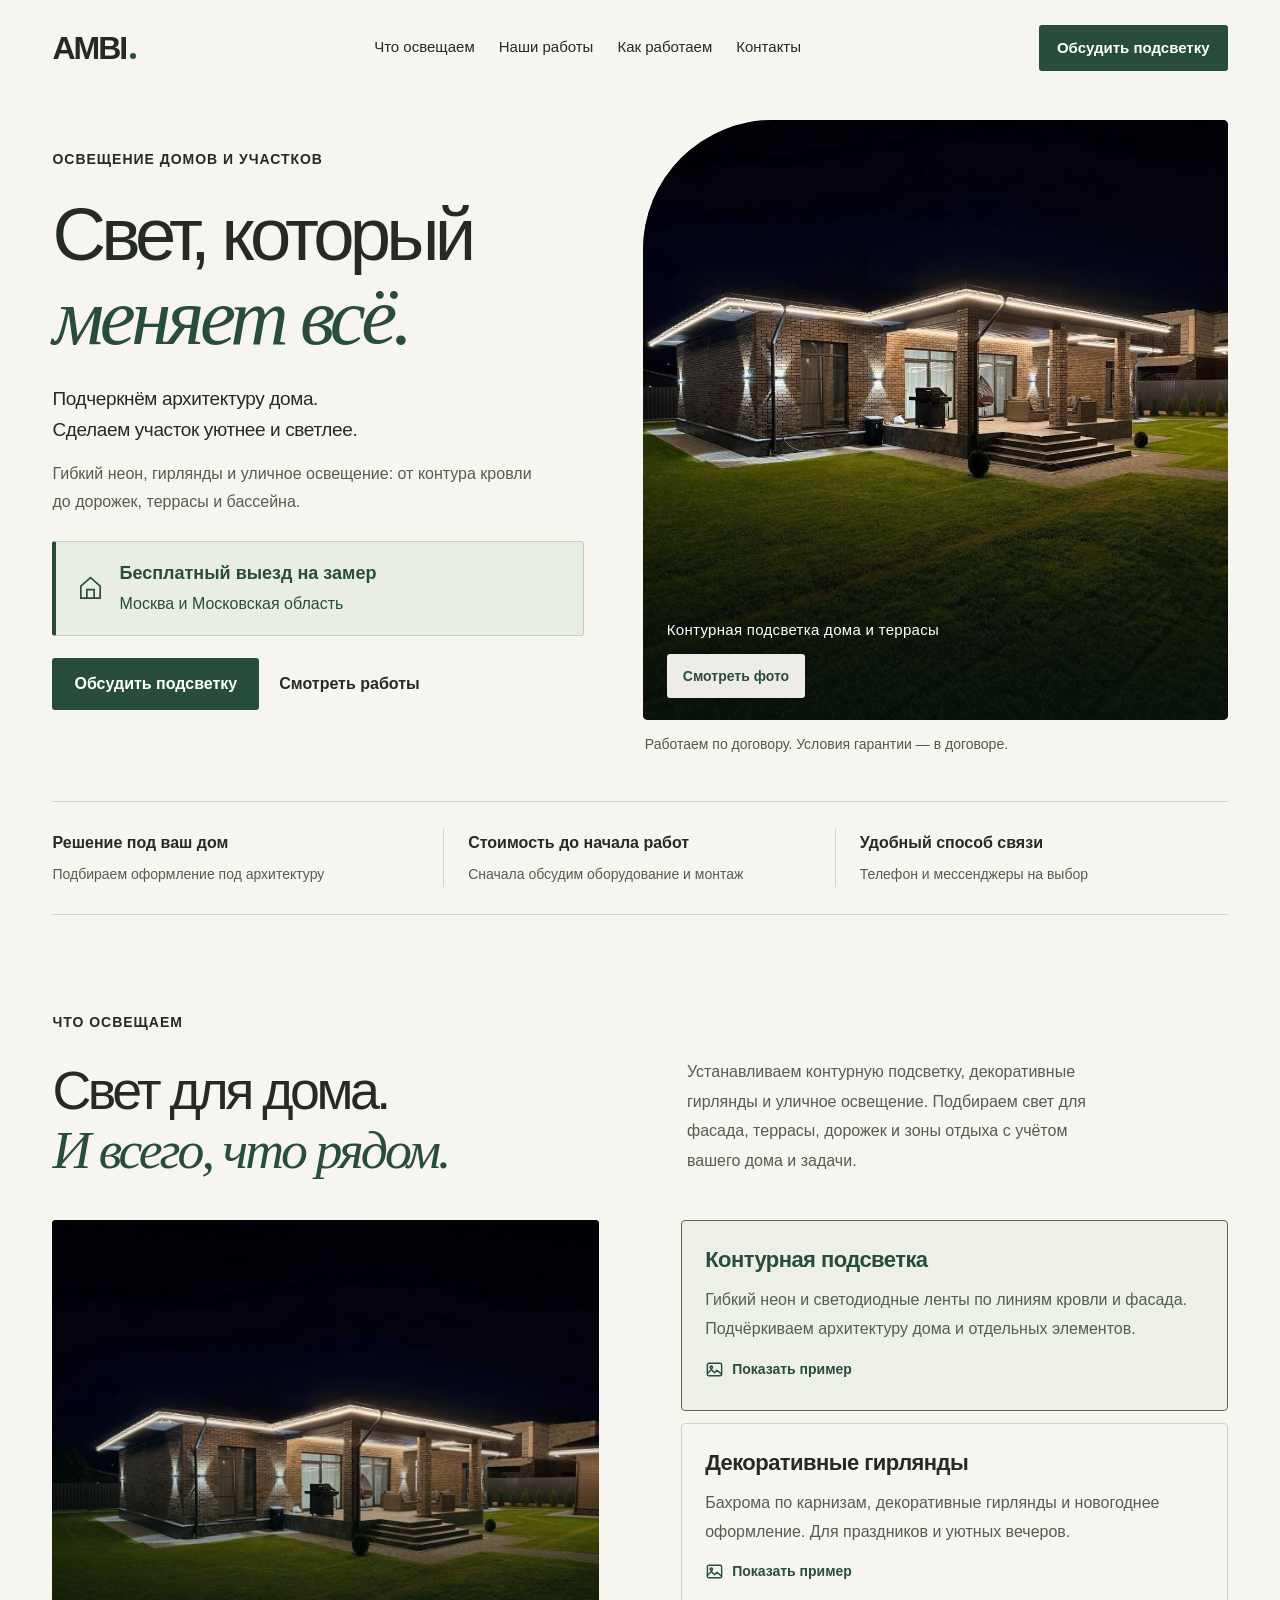
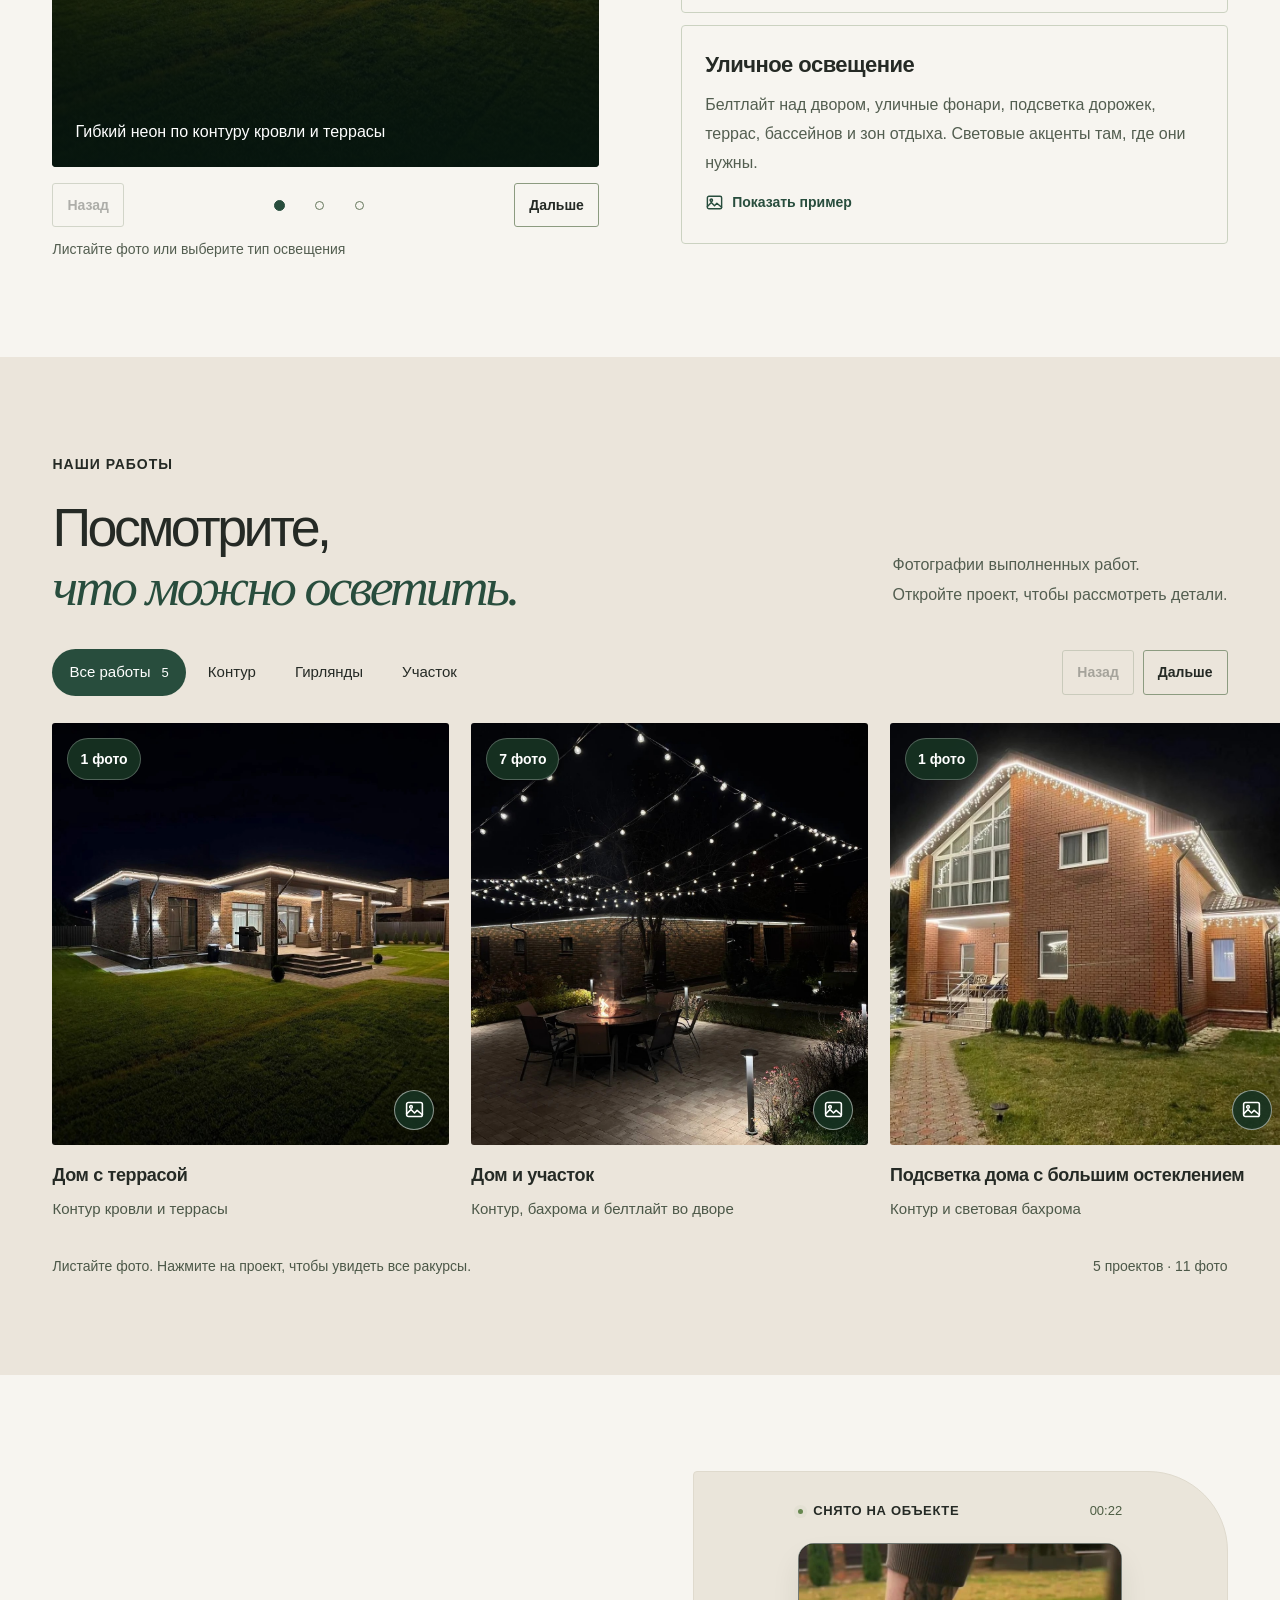
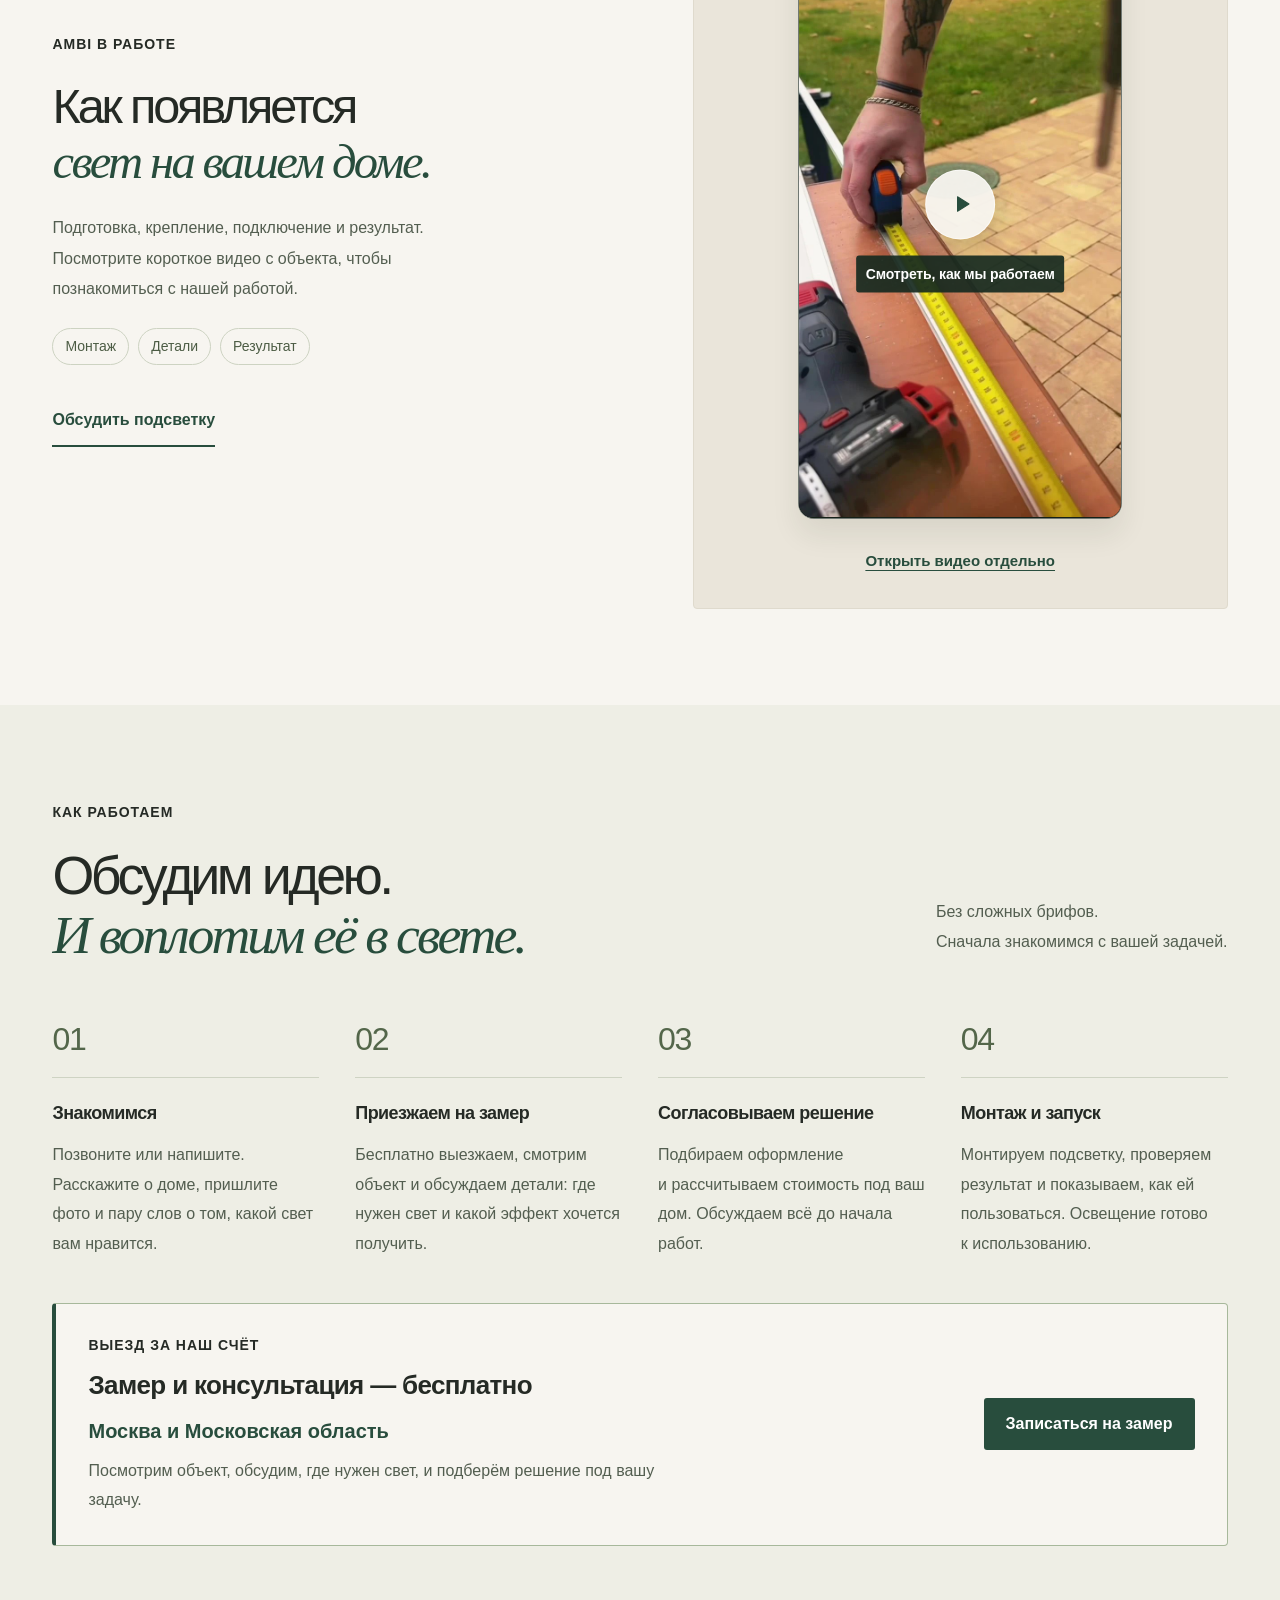
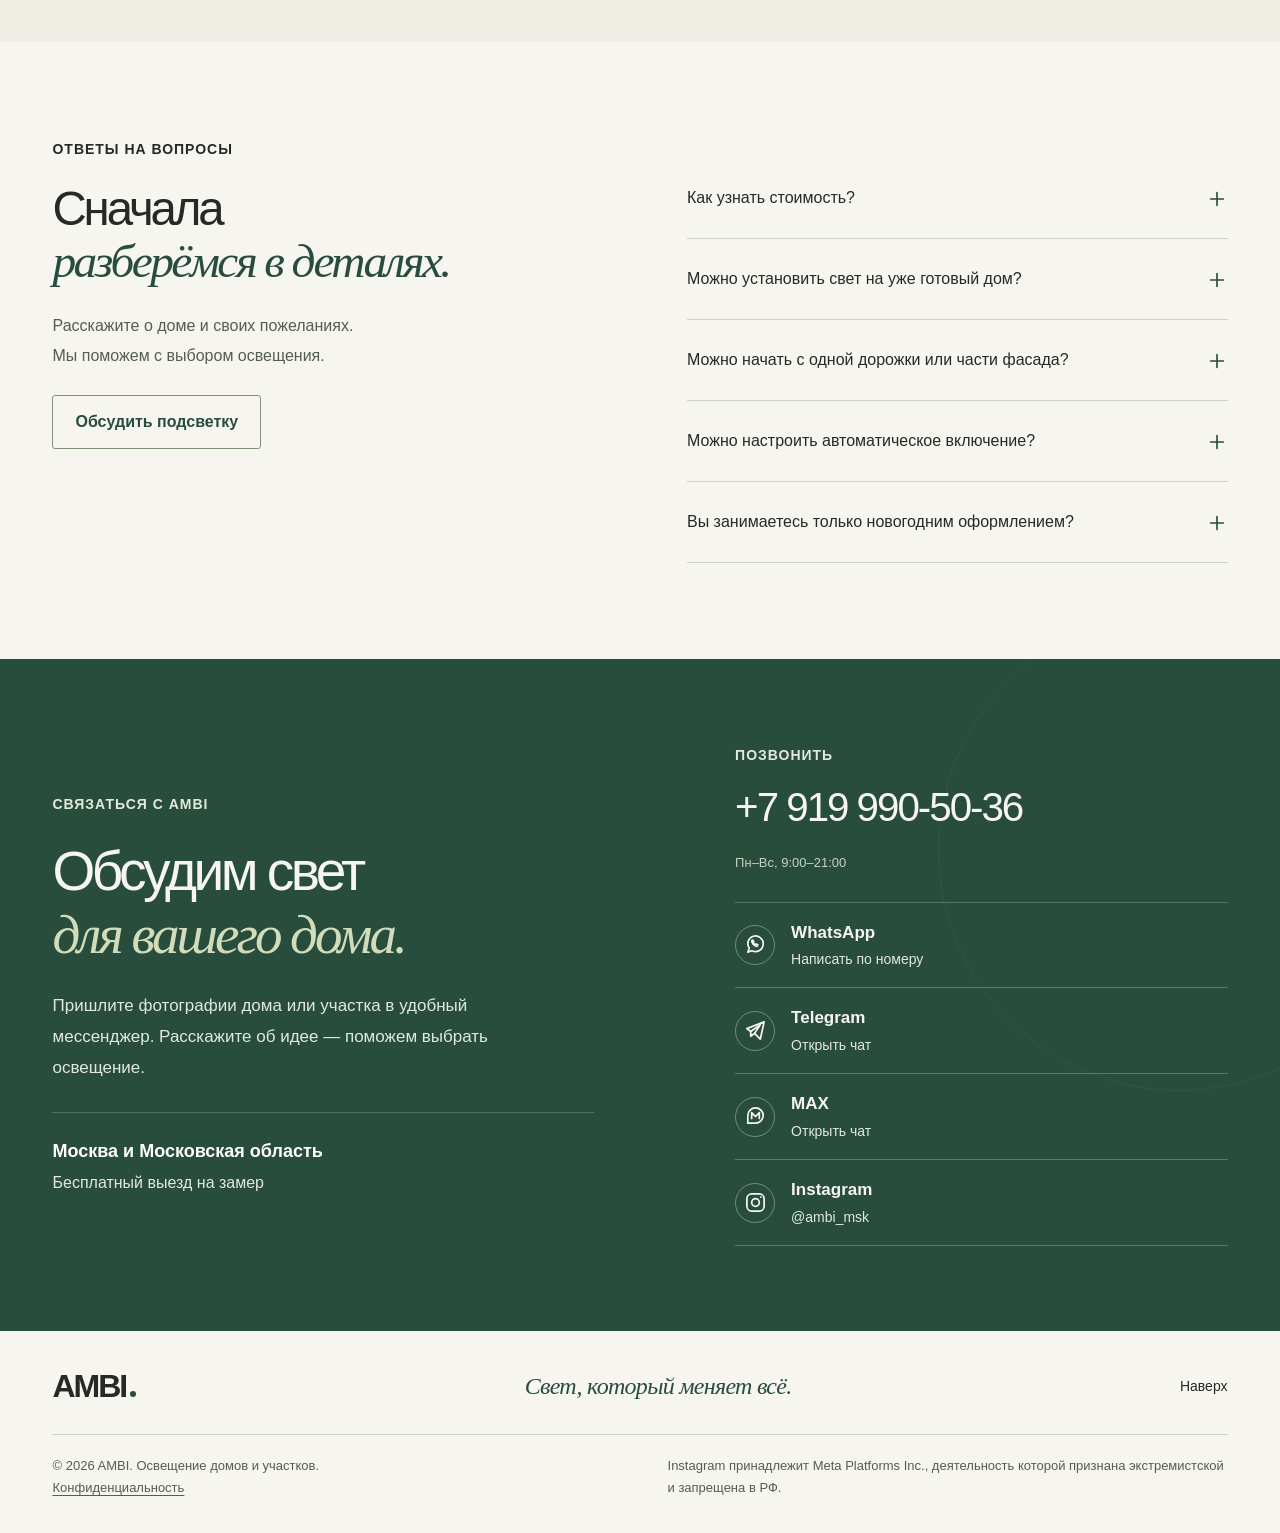
==== commit 64ff63d3: "Stabilize mobile photo viewer controls and remove winter FAQ" ====
--- a/index.html
+++ b/index.html
@@ -16,11 +16,11 @@
   <meta property="og:image" content="https://darona113.github.io/ambi-light/assets/og-ambi.jpg">
   <link rel="icon" href="assets/favicon.svg" type="image/svg+xml">
   <link rel="preload" href="assets/project-09.jpg" as="image" fetchpriority="high">
-  <link rel="stylesheet" href="styles.css?v=20261119-final4">
-  <script src="media.js?v=20261119-final4" defer></script>
-  <script src="app.js?v=20261119-final4" defer></script>
+  <link rel="stylesheet" href="styles.css?v=20261119-viewer5">
+  <script src="media.js?v=20261119-viewer5" defer></script>
+  <script src="app.js?v=20261119-viewer5" defer></script>
 <script type="application/ld+json">{"@context": "https://schema.org", "@type": "LocalBusiness", "name": "AMBI", "url": "https://darona113.github.io/ambi-light/", "telephone": "+79199905036", "description": "Контурная подсветка, гирлянды и уличное освещение домов и участков.", "areaServed": [{"@type": "City", "name": "Москва"}, {"@type": "AdministrativeArea", "name": "Московская область"}], "sameAs": ["https://www.instagram.com/ambi_msk/"], "openingHours": "Mo-Su 09:00-21:00"}</script>
-<script type="application/ld+json">{"@context": "https://schema.org", "@type": "FAQPage", "mainEntity": [{"@type": "Question", "name": "Как узнать стоимость?", "acceptedAnswer": {"@type": "Answer", "text": "Пришлите фото дома или участка и расскажите, что хотите осветить. Цена зависит от выбранного оборудования, длины контура и особенностей монтажа. После замера согласуем решение и стоимость до начала работ."}}, {"@type": "Question", "name": "Можно установить свет на уже готовый дом?", "acceptedAnswer": {"@type": "Answer", "text": "Да. Подберём размещение подсветки и способ крепления с учётом фасада и кровли. Детали подключения обсудим на замере."}}, {"@type": "Question", "name": "Можно начать с одной дорожки или части фасада?", "acceptedAnswer": {"@type": "Answer", "text": "Да. Можно осветить вход, отдельный участок кровли, террасу или дорожку. Не обязательно оформлять весь дом сразу."}}, {"@type": "Question", "name": "Освещение подходит для улицы и зимы?", "acceptedAnswer": {"@type": "Answer", "text": "Для наружного освещения подбираем оборудование под условия эксплуатации. Степень защиты, допустимые температуры и особенности подключения проверяем при выборе конкретного решения."}}, {"@type": "Question", "name": "Можно настроить автоматическое включение?", "acceptedAnswer": {"@type": "Answer", "text": "Вариант управления зависит от оборудования. При подборе можно обсудить обычное включение, таймер и управление со смартфона."}}, {"@type": "Question", "name": "Вы занимаетесь только новогодним оформлением?", "acceptedAnswer": {"@type": "Answer", "text": "Нет. Устанавливаем и постоянное уличное освещение: контур фасада, подсветку дорожек, террас и бассейнов. Праздничные гирлянды — одно из направлений."}}]}</script>
+<script type="application/ld+json">{"@context": "https://schema.org", "@type": "FAQPage", "mainEntity": [{"@type": "Question", "name": "Как узнать стоимость?", "acceptedAnswer": {"@type": "Answer", "text": "Пришлите фото дома или участка и расскажите, что хотите осветить. Цена зависит от выбранного оборудования, длины контура и особенностей монтажа. После замера согласуем решение и стоимость до начала работ."}}, {"@type": "Question", "name": "Можно установить свет на уже готовый дом?", "acceptedAnswer": {"@type": "Answer", "text": "Да. Подберём размещение подсветки и способ крепления с учётом фасада и кровли. Детали подключения обсудим на замере."}}, {"@type": "Question", "name": "Можно начать с одной дорожки или части фасада?", "acceptedAnswer": {"@type": "Answer", "text": "Да. Можно осветить вход, отдельный участок кровли, террасу или дорожку. Не обязательно оформлять весь дом сразу."}}, {"@type": "Question", "name": "Можно настроить автоматическое включение?", "acceptedAnswer": {"@type": "Answer", "text": "Вариант управления зависит от оборудования. При подборе можно обсудить обычное включение, таймер и управление со смартфона."}}, {"@type": "Question", "name": "Вы занимаетесь только новогодним оформлением?", "acceptedAnswer": {"@type": "Answer", "text": "Нет. Устанавливаем и постоянное уличное освещение: контур фасада, подсветку дорожек, террас и бассейнов. Праздничные гирлянды — одно из направлений."}}]}</script>
 </head>
 <body id="top">
   <a class="skip" href="#main">К содержанию</a>
@@ -100,7 +100,7 @@
         <div id="measure" class="measure-note reveal"><div><p class="eyebrow">Выезд за наш счёт</p><h3>Замер и консультация — бесплатно</h3><p class="measure-region">Москва и Московская область</p><p class="measure-description">Посмотрим объект, обсудим, где нужен свет, и подберём решение под вашу задачу.</p></div><a href="#contacts" class="button" data-contact>Записаться на замер</a></div>
       </div>
     </section>
-    <section class="faq-section section wrap"><div class="faq-intro reveal"><p class="eyebrow">Ответы на вопросы</p><h2>Сначала<br><span class="serif">разберёмся в деталях.</span></h2><p>Расскажите о доме и своих пожеланиях.<br>Мы поможем с выбором освещения.</p><a href="#contacts" class="button button-outline" data-contact>Обсудить подсветку</a></div><div class="faq-list reveal"><details><summary>Как узнать стоимость?<span aria-hidden="true"><svg class="icon" viewBox="0 0 24 24"><path d="M12 5v14M5 12h14"/></svg></span></summary><p>Пришлите фото дома или участка и расскажите, что хотите осветить. Цена зависит от выбранного оборудования, длины контура и особенностей монтажа. После замера согласуем решение и стоимость до начала работ.</p></details><details><summary>Можно установить свет на уже готовый дом?<span aria-hidden="true"><svg class="icon" viewBox="0 0 24 24"><path d="M12 5v14M5 12h14"/></svg></span></summary><p>Да. Подберём размещение подсветки и способ крепления с учётом фасада и кровли. Детали подключения обсудим на замере.</p></details><details><summary>Можно начать с одной дорожки или части фасада?<span aria-hidden="true"><svg class="icon" viewBox="0 0 24 24"><path d="M12 5v14M5 12h14"/></svg></span></summary><p>Да. Можно осветить вход, отдельный участок кровли, террасу или дорожку. Не обязательно оформлять весь дом сразу.</p></details><details><summary>Освещение подходит для улицы и зимы?<span aria-hidden="true"><svg class="icon" viewBox="0 0 24 24"><path d="M12 5v14M5 12h14"/></svg></span></summary><p>Для наружного освещения подбираем оборудование под условия эксплуатации. Степень защиты, допустимые температуры и особенности подключения проверяем при выборе конкретного решения.</p></details><details><summary>Можно настроить автоматическое включение?<span aria-hidden="true"><svg class="icon" viewBox="0 0 24 24"><path d="M12 5v14M5 12h14"/></svg></span></summary><p>Вариант управления зависит от оборудования. При подборе можно обсудить обычное включение, таймер и управление со смартфона.</p></details><details><summary>Вы занимаетесь только новогодним оформлением?<span aria-hidden="true"><svg class="icon" viewBox="0 0 24 24"><path d="M12 5v14M5 12h14"/></svg></span></summary><p>Нет. Устанавливаем и постоянное уличное освещение: контур фасада, подсветку дорожек, террас и бассейнов. Праздничные гирлянды — одно из направлений.</p></details></div></section>
+    <section class="faq-section section wrap"><div class="faq-intro reveal"><p class="eyebrow">Ответы на вопросы</p><h2>Сначала<br><span class="serif">разберёмся в деталях.</span></h2><p>Расскажите о доме и своих пожеланиях.<br>Мы поможем с выбором освещения.</p><a href="#contacts" class="button button-outline" data-contact>Обсудить подсветку</a></div><div class="faq-list reveal"><details><summary>Как узнать стоимость?<span aria-hidden="true"><svg class="icon" viewBox="0 0 24 24"><path d="M12 5v14M5 12h14"/></svg></span></summary><p>Пришлите фото дома или участка и расскажите, что хотите осветить. Цена зависит от выбранного оборудования, длины контура и особенностей монтажа. После замера согласуем решение и стоимость до начала работ.</p></details><details><summary>Можно установить свет на уже готовый дом?<span aria-hidden="true"><svg class="icon" viewBox="0 0 24 24"><path d="M12 5v14M5 12h14"/></svg></span></summary><p>Да. Подберём размещение подсветки и способ крепления с учётом фасада и кровли. Детали подключения обсудим на замере.</p></details><details><summary>Можно начать с одной дорожки или части фасада?<span aria-hidden="true"><svg class="icon" viewBox="0 0 24 24"><path d="M12 5v14M5 12h14"/></svg></span></summary><p>Да. Можно осветить вход, отдельный участок кровли, террасу или дорожку. Не обязательно оформлять весь дом сразу.</p></details><details><summary>Можно настроить автоматическое включение?<span aria-hidden="true"><svg class="icon" viewBox="0 0 24 24"><path d="M12 5v14M5 12h14"/></svg></span></summary><p>Вариант управления зависит от оборудования. При подборе можно обсудить обычное включение, таймер и управление со смартфона.</p></details><details><summary>Вы занимаетесь только новогодним оформлением?<span aria-hidden="true"><svg class="icon" viewBox="0 0 24 24"><path d="M12 5v14M5 12h14"/></svg></span></summary><p>Нет. Устанавливаем и постоянное уличное освещение: контур фасада, подсветку дорожек, террас и бассейнов. Праздничные гирлянды — одно из направлений.</p></details></div></section>
     <section id="contacts" class="contact-section"><div class="wrap contact-layout"><div class="contact-copy reveal"><p class="eyebrow">Связаться с AMBI</p><h2>Обсудим свет<br><span class="serif">для вашего дома.</span></h2><p>Пришлите фотографии дома или участка в удобный мессенджер. Расскажите об идее — поможем выбрать освещение.</p><div class="contact-location"><strong>Москва и Московская область</strong><span>Бесплатный выезд на замер</span></div></div><div class="contact-details reveal"><p class="eyebrow">Позвонить</p><a class="contact-phone" href="tel:+79199905036">+7 919 990-50-36</a><p class="working-hours">Пн–Вс, 9:00–21:00</p><div class="contact-options" data-channel-list><a class="channel-link" href="https://wa.me/79199905036" target="_blank" rel="noopener noreferrer" aria-label="WhatsApp: Написать по номеру"><span><strong>WhatsApp</strong><small>Написать по номеру</small></span></a><a class="channel-link" href="https://t.me/+79199905036" target="_blank" rel="noopener noreferrer" aria-label="Telegram: Открыть чат"><span><strong>Telegram</strong><small>Открыть чат</small></span></a><a class="channel-link" href="https://max.ru/u/f9LHodD0cOLHiTiW59wiwpaxYqhpe697Gd-WGPI66l6G5Fd9ME7u53L5kFg" target="_blank" rel="noopener noreferrer" aria-label="MAX: Открыть чат"><span><strong>MAX</strong><small>Открыть чат</small></span></a><a class="channel-link" href="https://www.instagram.com/ambi_msk/" target="_blank" rel="noopener noreferrer" aria-label="Instagram: @ambi_msk"><span><strong>Instagram</strong><small>@ambi_msk</small></span></a></div></div></div></section>
   </main>
   <footer class="footer wrap"><div class="footer-top"><a class="wordmark" href="#top" aria-label="AMBI, наверх">AMBI<span class="brand-dot"></span></a><p class="footer-slogan">Свет, который меняет всё.</p><a href="#top">Наверх</a></div><div class="footer-bottom"><span>© <span id="year">2026</span> AMBI. Освещение домов и участков.<br><a href="privacy.html">Конфиденциальность</a></span><span class="instagram-note">Instagram принадлежит Meta Platforms Inc., деятельность которой признана экстремистской и запрещена в РФ.</span></div></footer>
--- a/styles.css
+++ b/styles.css
@@ -179,3 +179,40 @@
 .video-direct{font-size:.9375rem;font-weight:600;color:var(--green);text-align:center;text-decoration:underline;text-underline-offset:4px;min-height:44px;display:flex;align-items:center;justify-content:center}
 
 .hero-photo-block{display:flex;flex-direction:column;min-width:0;gap:13px}.hero-photo-block .hero-visual{flex:1;width:100%}.hero-agreement{font-size:.875rem;line-height:1.7;color:#4d5d43;margin:0;padding-left:2px}
+
+/* Fixed viewer rows keep navigation still when captions or image sizes change. */
+.lightbox,.lightbox:modal{height:100vh;max-height:100vh;height:100svh;max-height:100svh;padding:28px 64px;box-sizing:border-box;overscroll-behavior:none}
+.lightbox-content{display:grid;grid-template-rows:54px minmax(0,1fr) 54px 66px;gap:14px;min-width:0;height:100%;overflow:hidden}
+.lightbox-top{min-height:0;min-width:0;overflow:hidden;padding-right:32px;align-items:center}
+.lightbox-top>span:first-child{display:-webkit-box;-webkit-line-clamp:2;-webkit-box-orient:vertical;overflow:hidden;line-height:1.5}
+.lightbox-top>span:last-child{flex-shrink:0}
+.lightbox-track{min-height:0;min-width:0;height:100%;width:100%;touch-action:pan-x pinch-zoom;overscroll-behavior:contain}
+.lightbox-slide{flex:0 0 100%;width:100%;min-width:0;height:100%;overflow:hidden;box-sizing:border-box}
+.lightbox-slide img{width:100%;height:100%;min-height:0;object-fit:contain}
+#lightbox-caption{min-height:0;height:100%;overflow:hidden;display:-webkit-box;-webkit-line-clamp:2;-webkit-box-orient:vertical;line-height:1.65;align-self:center}
+.lightbox-controls{grid-template-columns:96px minmax(0,1fr) 96px;grid-template-rows:66px;gap:14px;min-width:0;min-height:0;height:100%;align-items:center}
+.lightbox-thumbs{grid-column:2;grid-row:1;width:100%;min-width:0;max-width:100%;height:66px;margin:0;overflow-x:auto;overflow-y:hidden;box-sizing:border-box;align-items:center}
+.lightbox-controls .circle-button{grid-row:1;position:static;width:100%;height:48px;min-height:48px;min-width:0;line-height:1;padding:10px;white-space:nowrap;box-sizing:border-box}
+.lightbox-prev{grid-column:1}.lightbox-next{grid-column:3}
+.lightbox:not(.has-collection) .lightbox-content{grid-template-rows:54px minmax(0,1fr) 54px 0}
+@media(max-width:650px){
+ .lightbox,.lightbox:modal{padding:58px 12px max(16px,env(safe-area-inset-bottom))}
+ .lightbox-content{grid-template-rows:48px minmax(0,1fr) 50px 122px;gap:10px}
+ .lightbox-top{padding-right:0;gap:14px}
+ .lightbox-controls{grid-template-columns:minmax(0,1fr) minmax(0,1fr);grid-template-rows:64px 48px;gap:10px}
+ .lightbox-thumbs{grid-column:1/-1;grid-row:1;height:64px;width:100%;min-width:0}
+ .lightbox-controls .circle-button{grid-row:2;height:48px}
+ .lightbox-prev{grid-column:1}.lightbox-next{grid-column:2}
+ .lightbox:not(.has-collection) .lightbox-content{grid-template-rows:48px minmax(0,1fr) 50px 0}
+}
+@media(max-height:500px){
+ .lightbox,.lightbox:modal{padding:12px 52px}
+ .lightbox-content{grid-template-rows:30px minmax(0,1fr) 28px 50px;gap:6px}
+ .lightbox-controls{grid-template-columns:80px minmax(0,1fr) 80px;grid-template-rows:50px;gap:10px}
+ .lightbox-thumbs{grid-column:2;grid-row:1;height:50px}
+ .lightbox-controls .circle-button{grid-row:1;height:44px;min-height:44px}
+ .lightbox-prev{grid-column:1}.lightbox-next{grid-column:3}
+ .lightbox-top>span:first-child,#lightbox-caption{-webkit-line-clamp:1}
+ .lightbox-thumb{flex-basis:56px}.lightbox-thumb img{width:48px!important;height:36px!important}
+ .lightbox:not(.has-collection) .lightbox-content{grid-template-rows:30px minmax(0,1fr) 28px 0}
+}
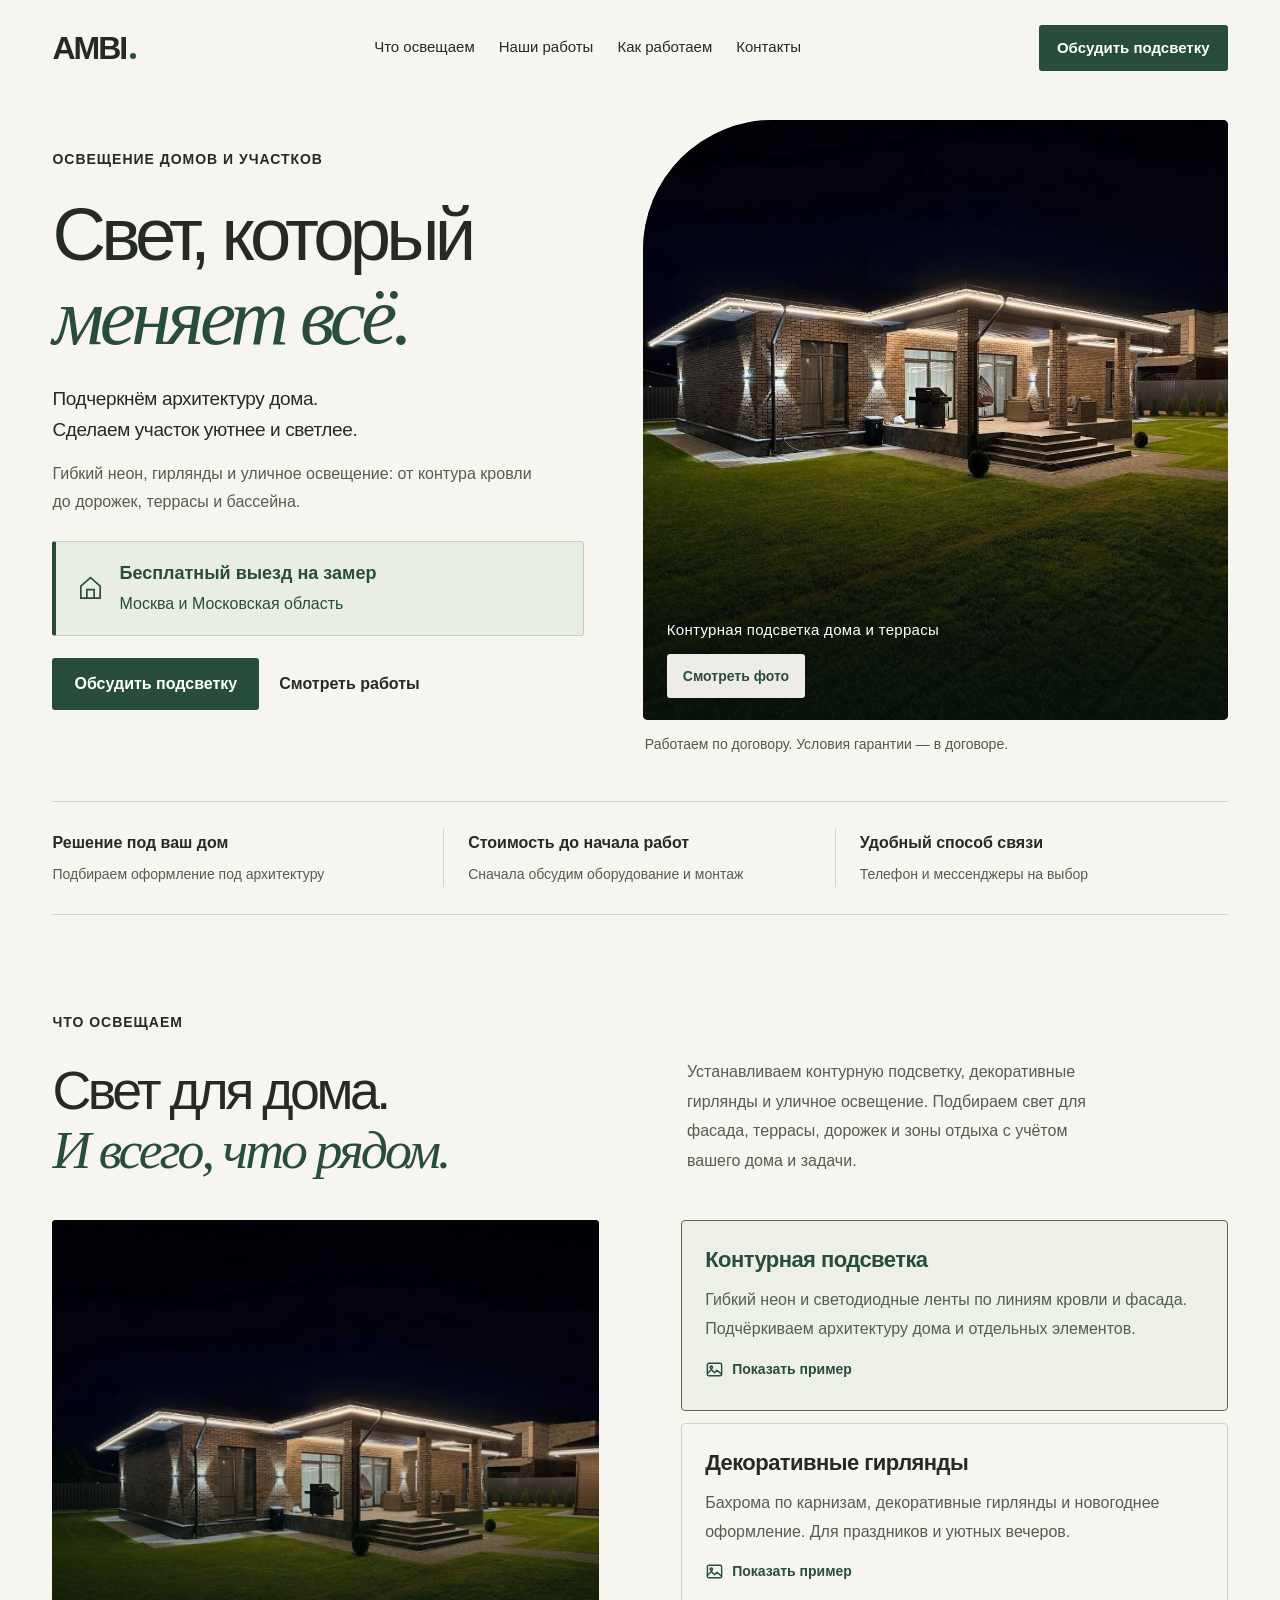
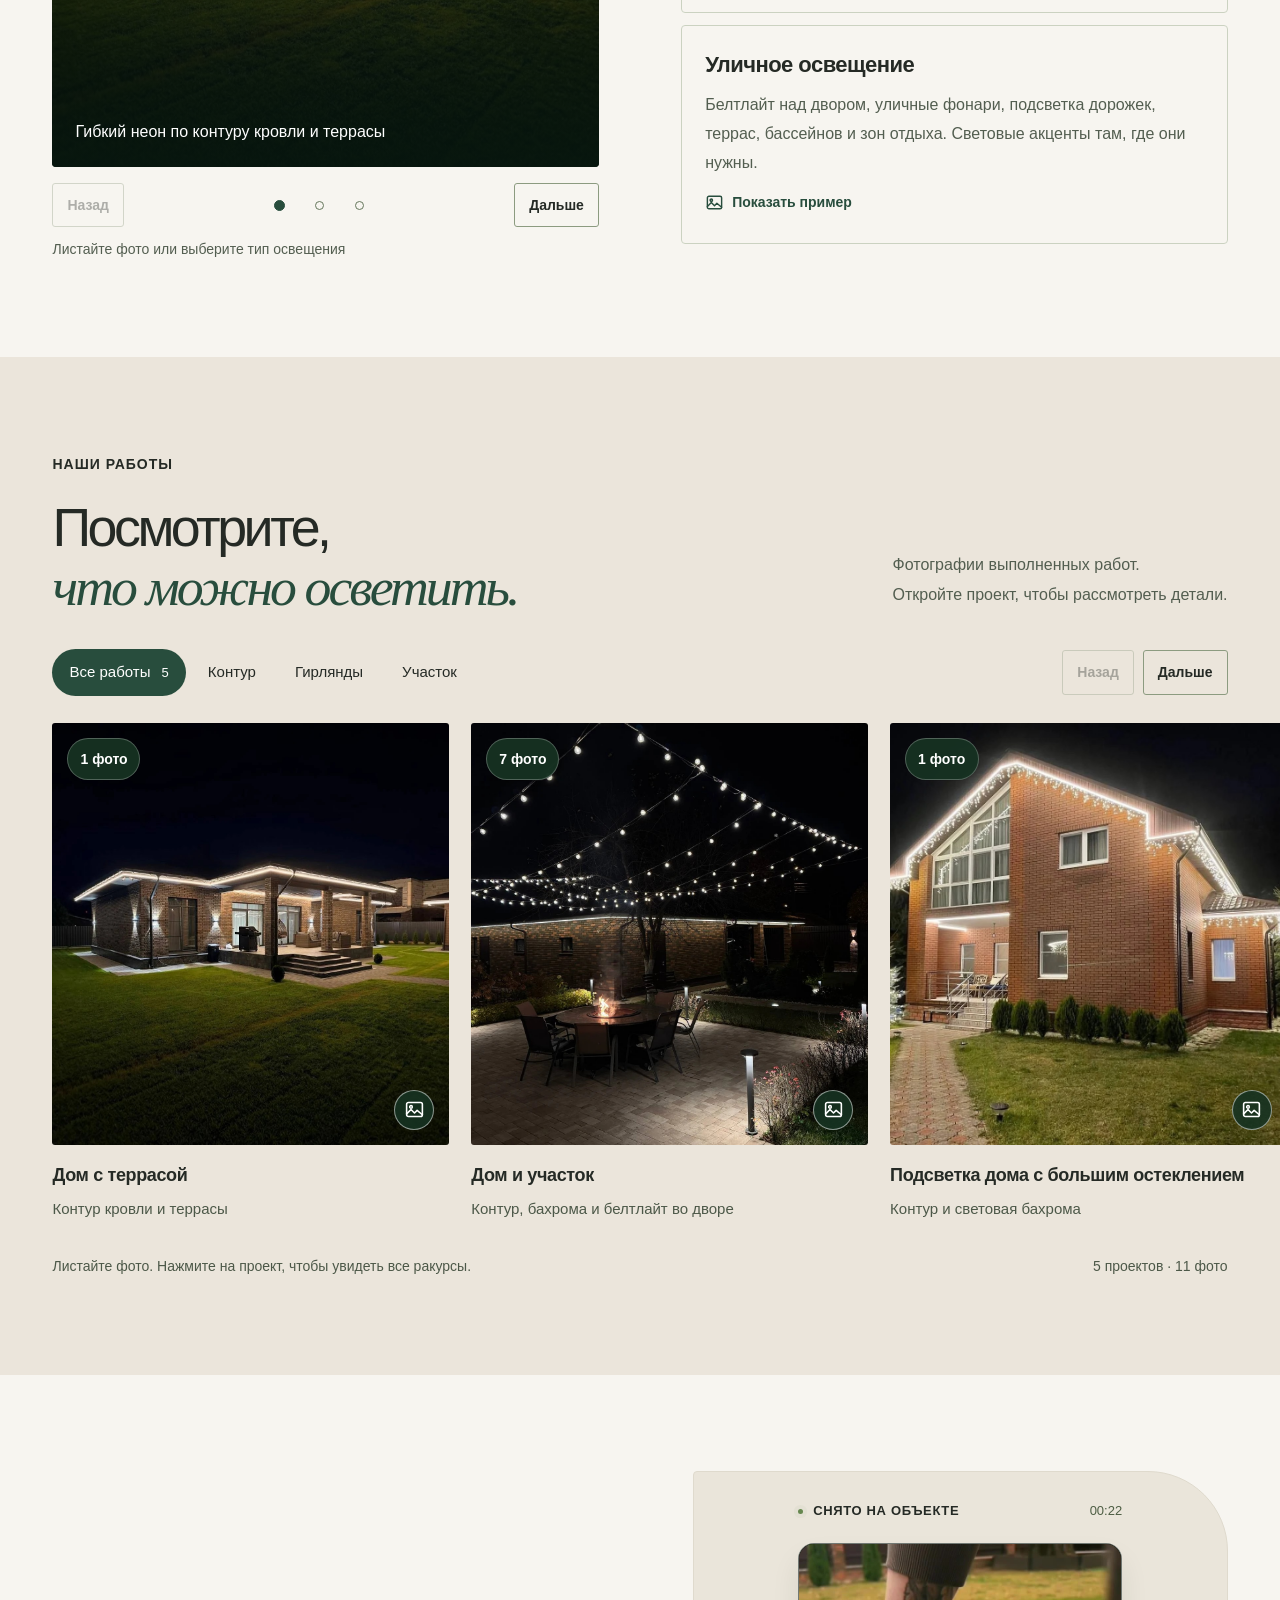
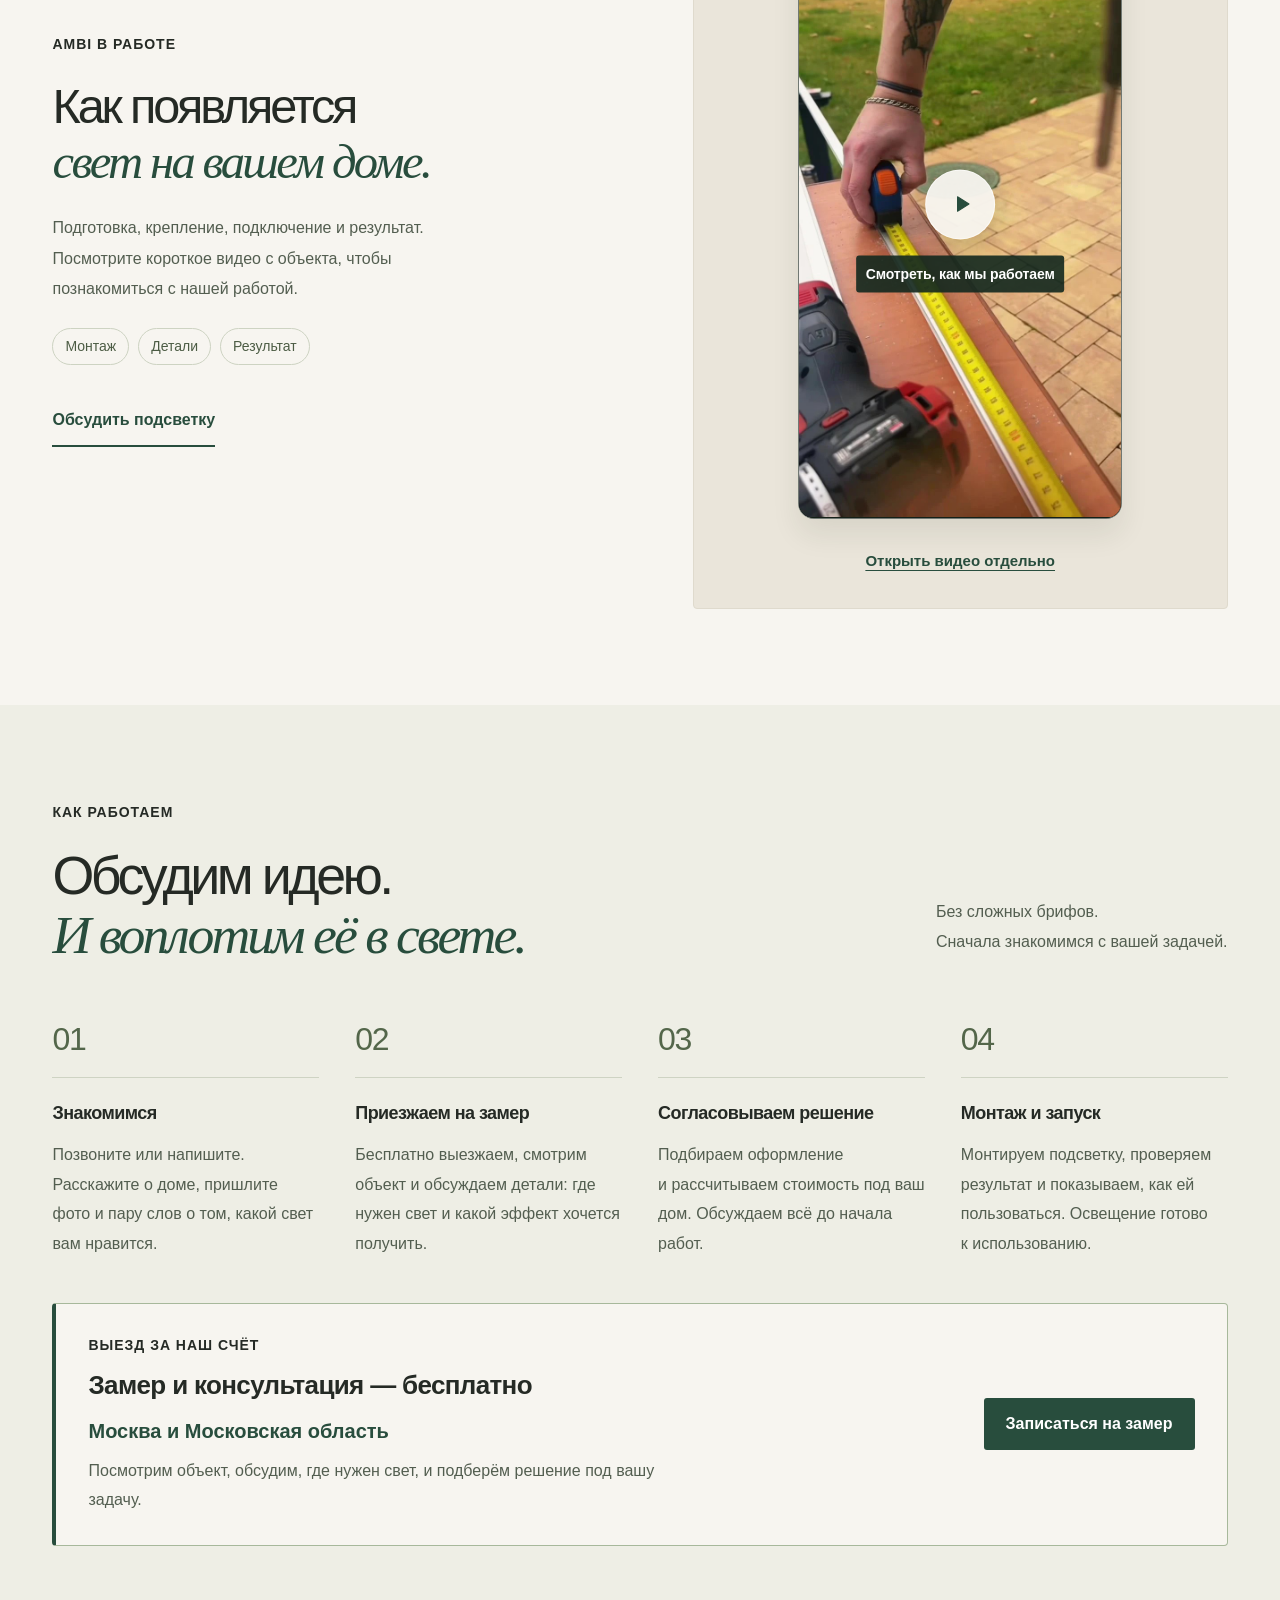
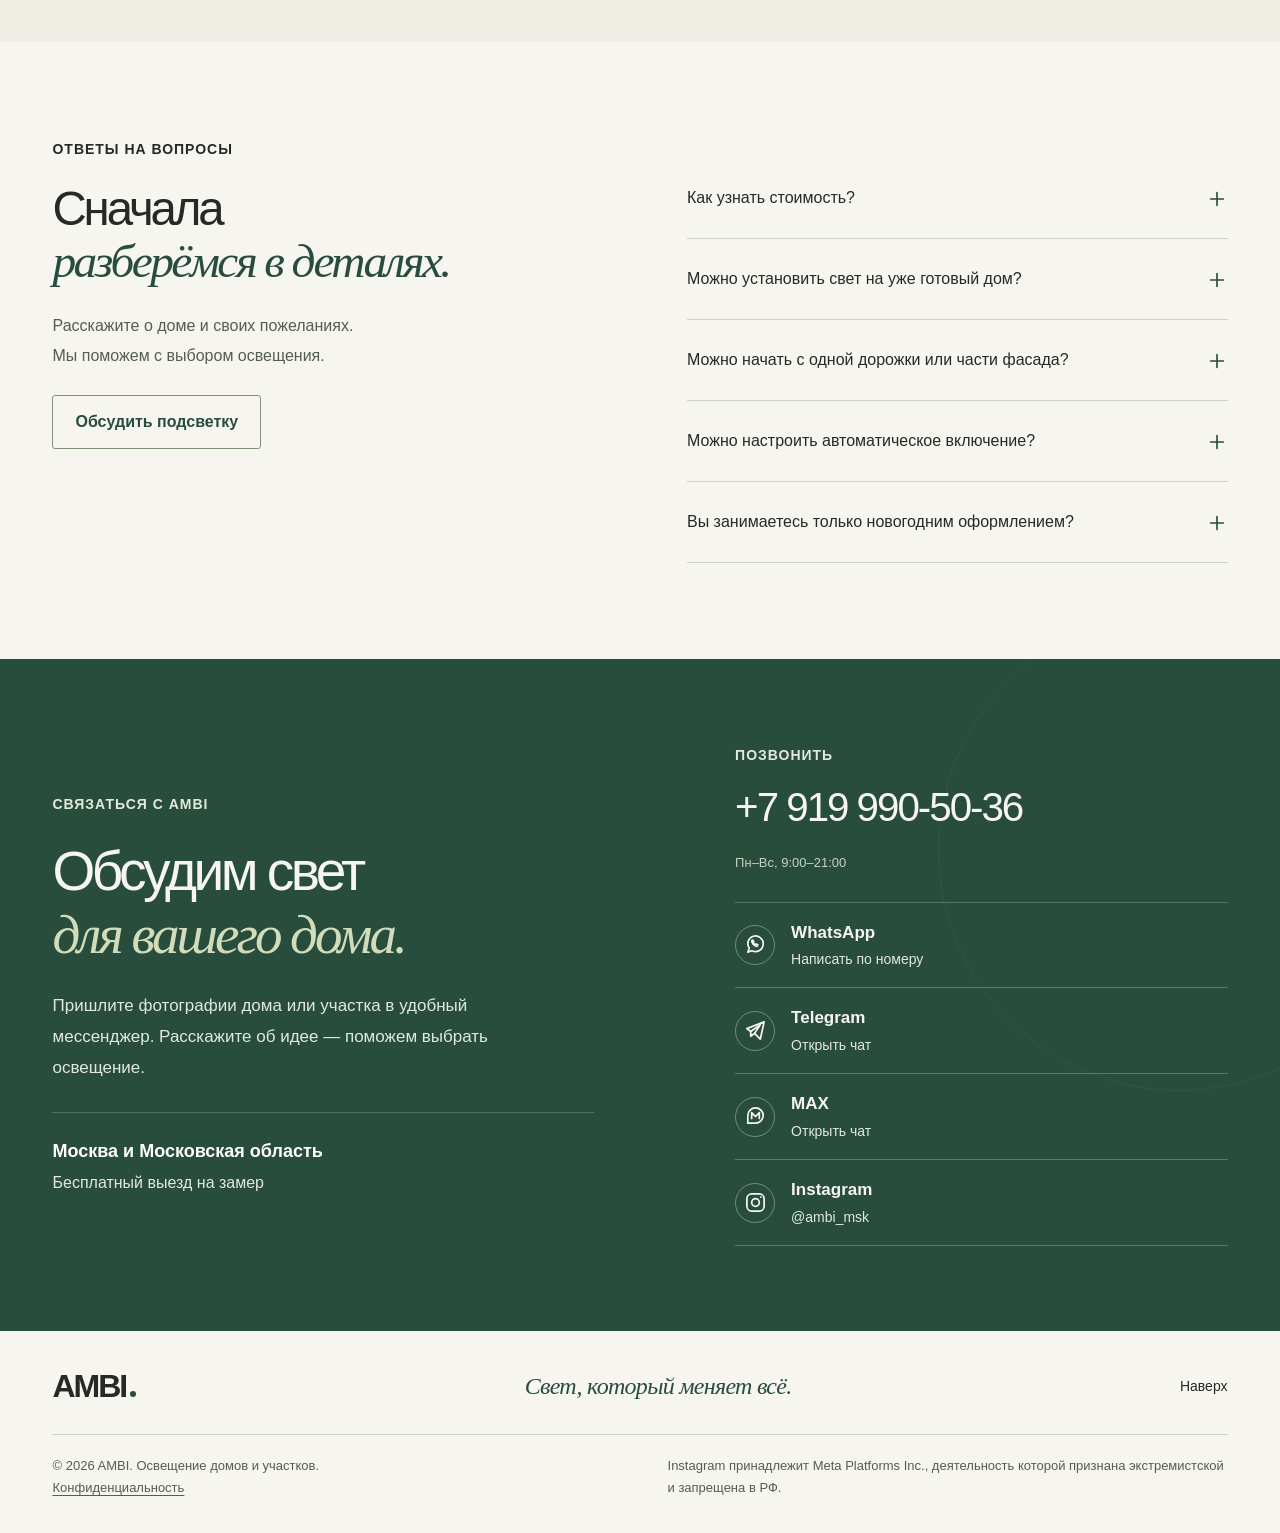
==== commit feff840c: "Remove technical hosting explanation from privacy page" ====
--- a/index.html
+++ b/index.html
@@ -16,9 +16,9 @@
   <meta property="og:image" content="https://darona113.github.io/ambi-light/assets/og-ambi.jpg">
   <link rel="icon" href="assets/favicon.svg" type="image/svg+xml">
   <link rel="preload" href="assets/project-09.jpg" as="image" fetchpriority="high">
-  <link rel="stylesheet" href="styles.css?v=20261119-viewer5">
-  <script src="media.js?v=20261119-viewer5" defer></script>
-  <script src="app.js?v=20261119-viewer5" defer></script>
+  <link rel="stylesheet" href="styles.css?v=20261119-ready6">
+  <script src="media.js?v=20261119-ready6" defer></script>
+  <script src="app.js?v=20261119-ready6" defer></script>
 <script type="application/ld+json">{"@context": "https://schema.org", "@type": "LocalBusiness", "name": "AMBI", "url": "https://darona113.github.io/ambi-light/", "telephone": "+79199905036", "description": "Контурная подсветка, гирлянды и уличное освещение домов и участков.", "areaServed": [{"@type": "City", "name": "Москва"}, {"@type": "AdministrativeArea", "name": "Московская область"}], "sameAs": ["https://www.instagram.com/ambi_msk/"], "openingHours": "Mo-Su 09:00-21:00"}</script>
 <script type="application/ld+json">{"@context": "https://schema.org", "@type": "FAQPage", "mainEntity": [{"@type": "Question", "name": "Как узнать стоимость?", "acceptedAnswer": {"@type": "Answer", "text": "Пришлите фото дома или участка и расскажите, что хотите осветить. Цена зависит от выбранного оборудования, длины контура и особенностей монтажа. После замера согласуем решение и стоимость до начала работ."}}, {"@type": "Question", "name": "Можно установить свет на уже готовый дом?", "acceptedAnswer": {"@type": "Answer", "text": "Да. Подберём размещение подсветки и способ крепления с учётом фасада и кровли. Детали подключения обсудим на замере."}}, {"@type": "Question", "name": "Можно начать с одной дорожки или части фасада?", "acceptedAnswer": {"@type": "Answer", "text": "Да. Можно осветить вход, отдельный участок кровли, террасу или дорожку. Не обязательно оформлять весь дом сразу."}}, {"@type": "Question", "name": "Можно настроить автоматическое включение?", "acceptedAnswer": {"@type": "Answer", "text": "Вариант управления зависит от оборудования. При подборе можно обсудить обычное включение, таймер и управление со смартфона."}}, {"@type": "Question", "name": "Вы занимаетесь только новогодним оформлением?", "acceptedAnswer": {"@type": "Answer", "text": "Нет. Устанавливаем и постоянное уличное освещение: контур фасада, подсветку дорожек, террас и бассейнов. Праздничные гирлянды — одно из направлений."}}]}</script>
 </head>
